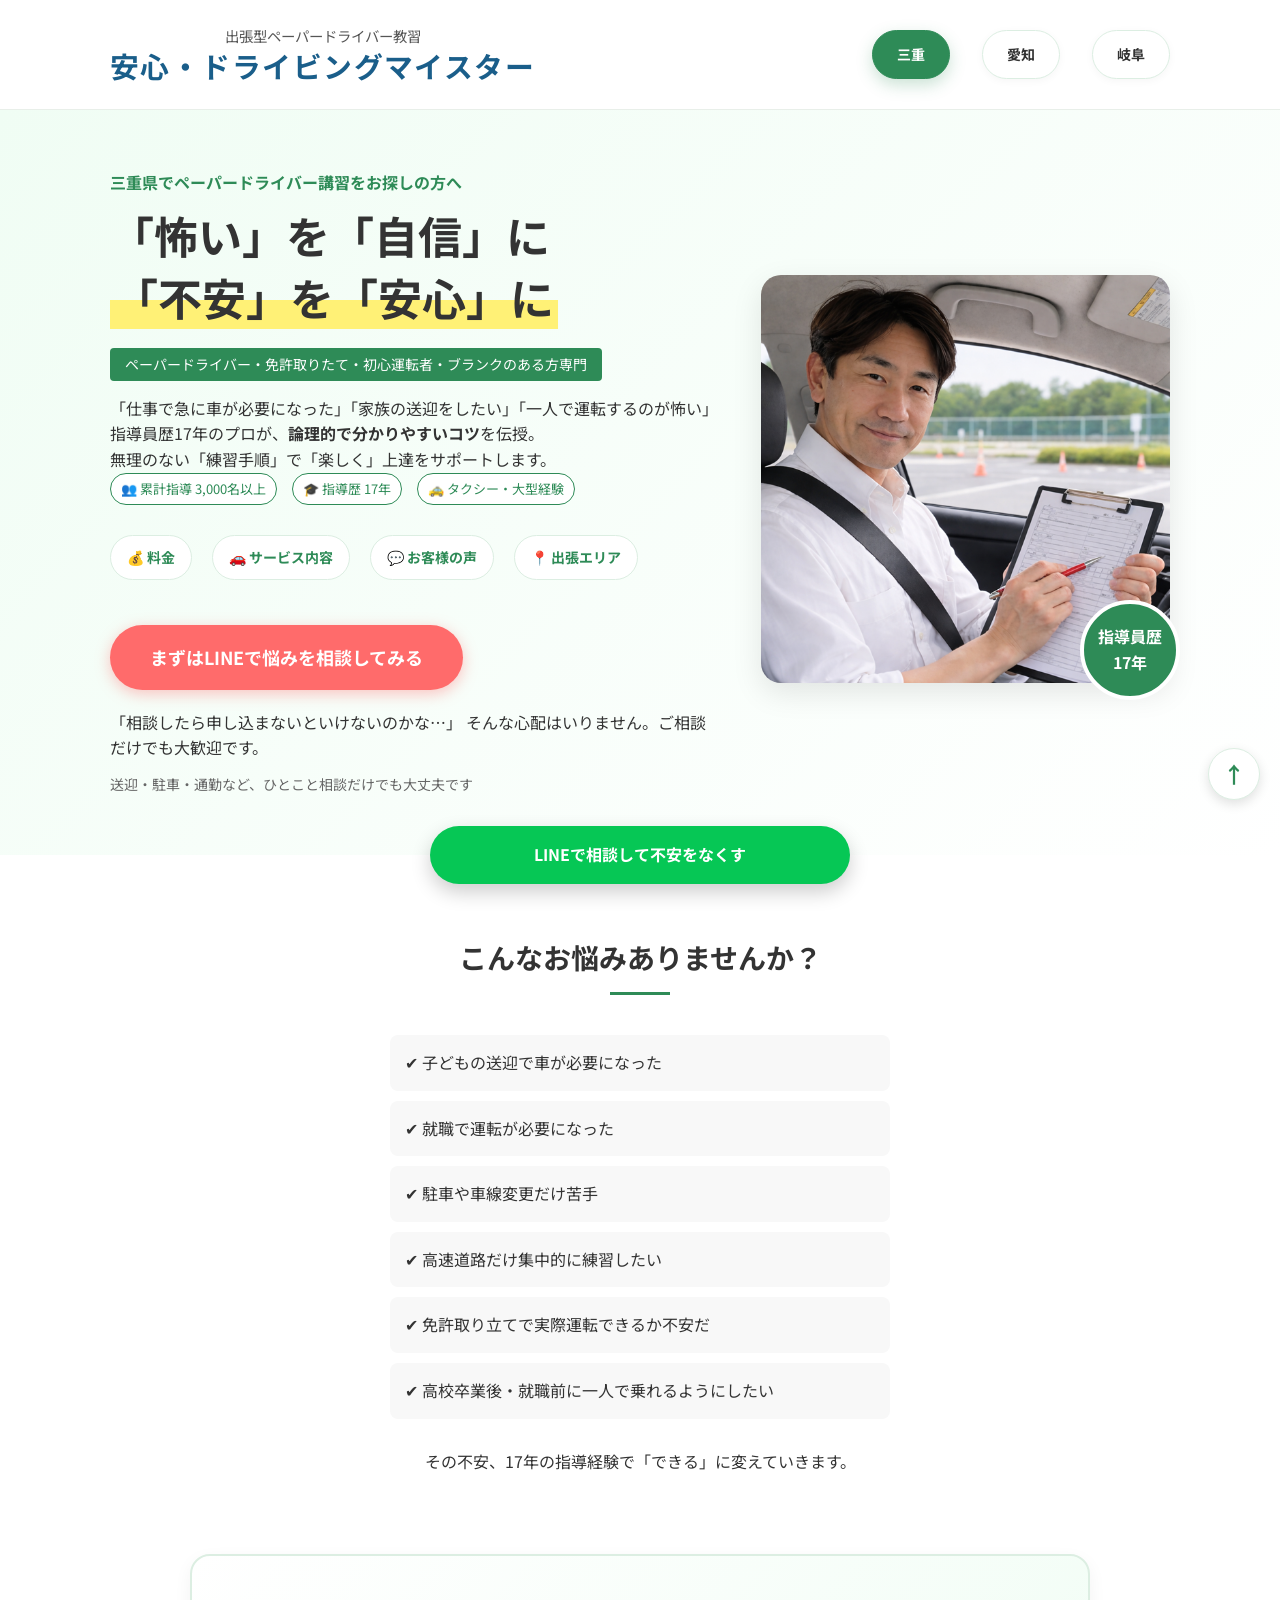
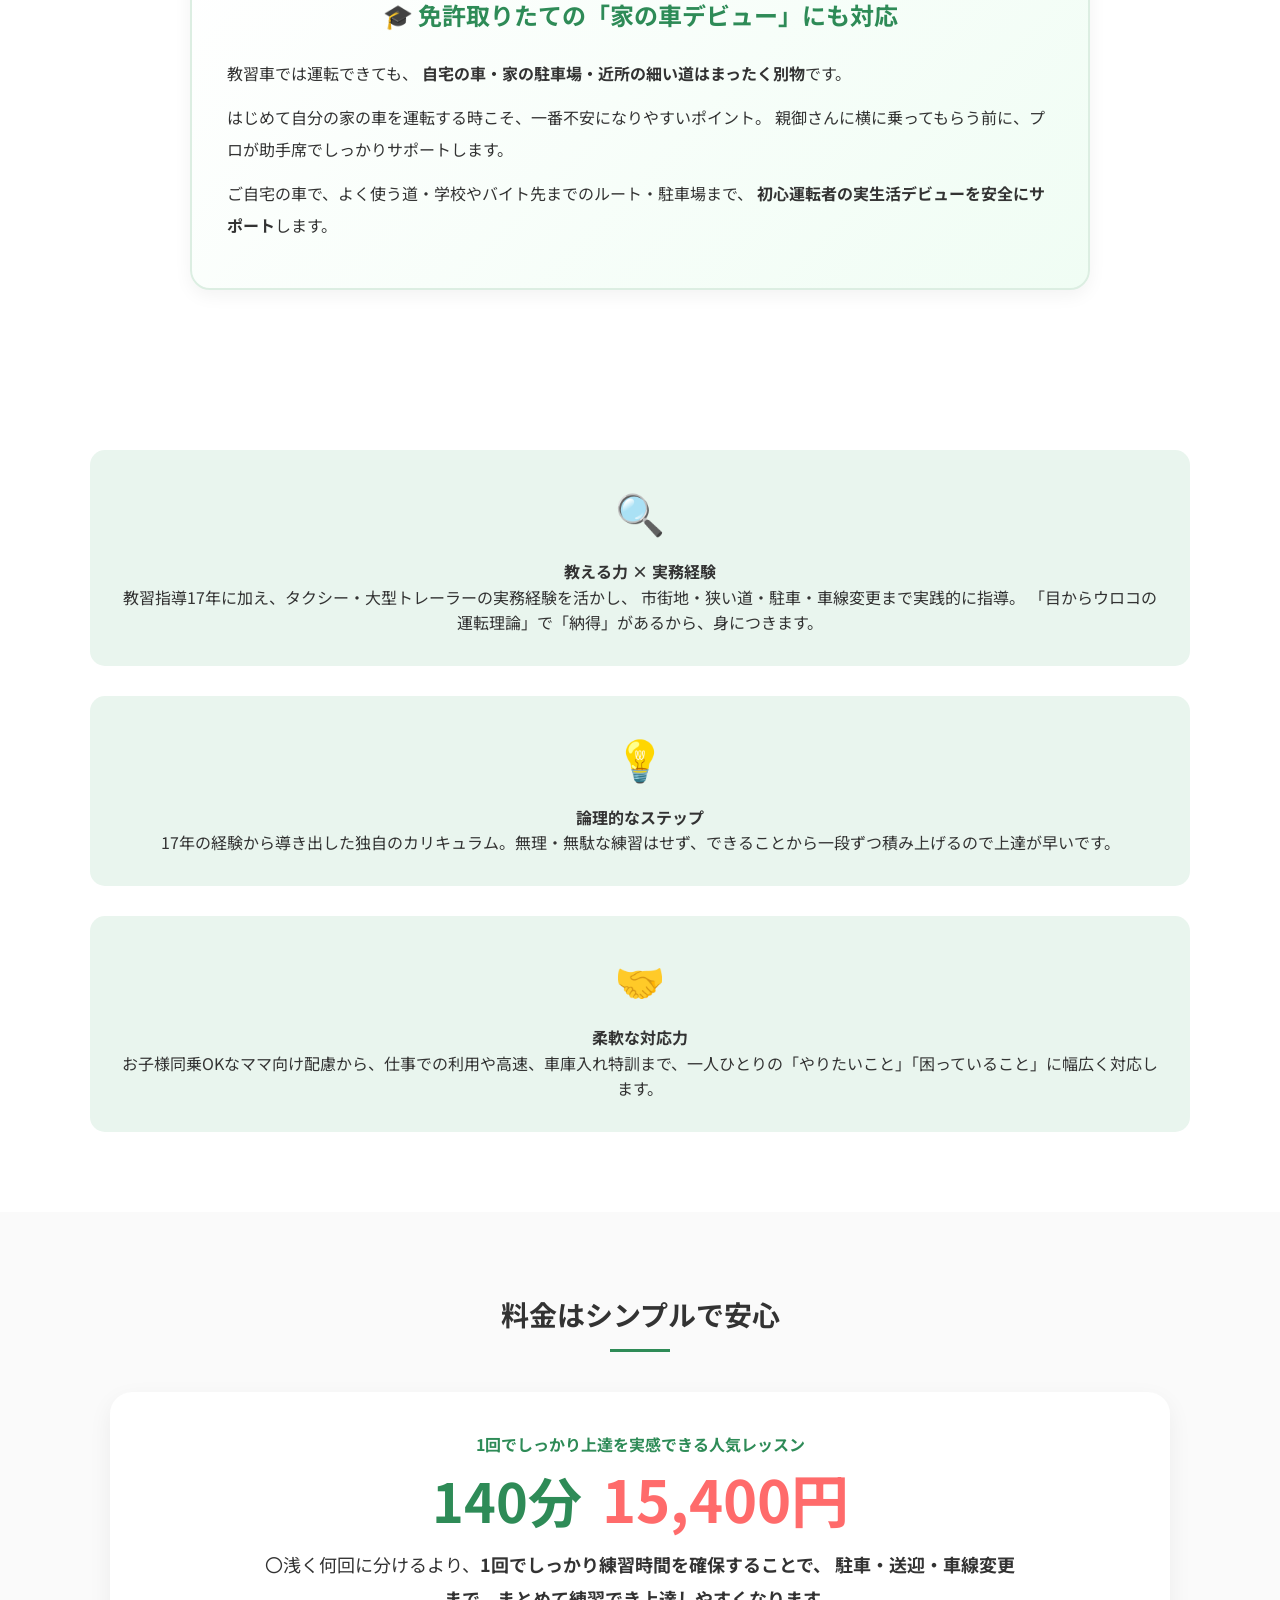
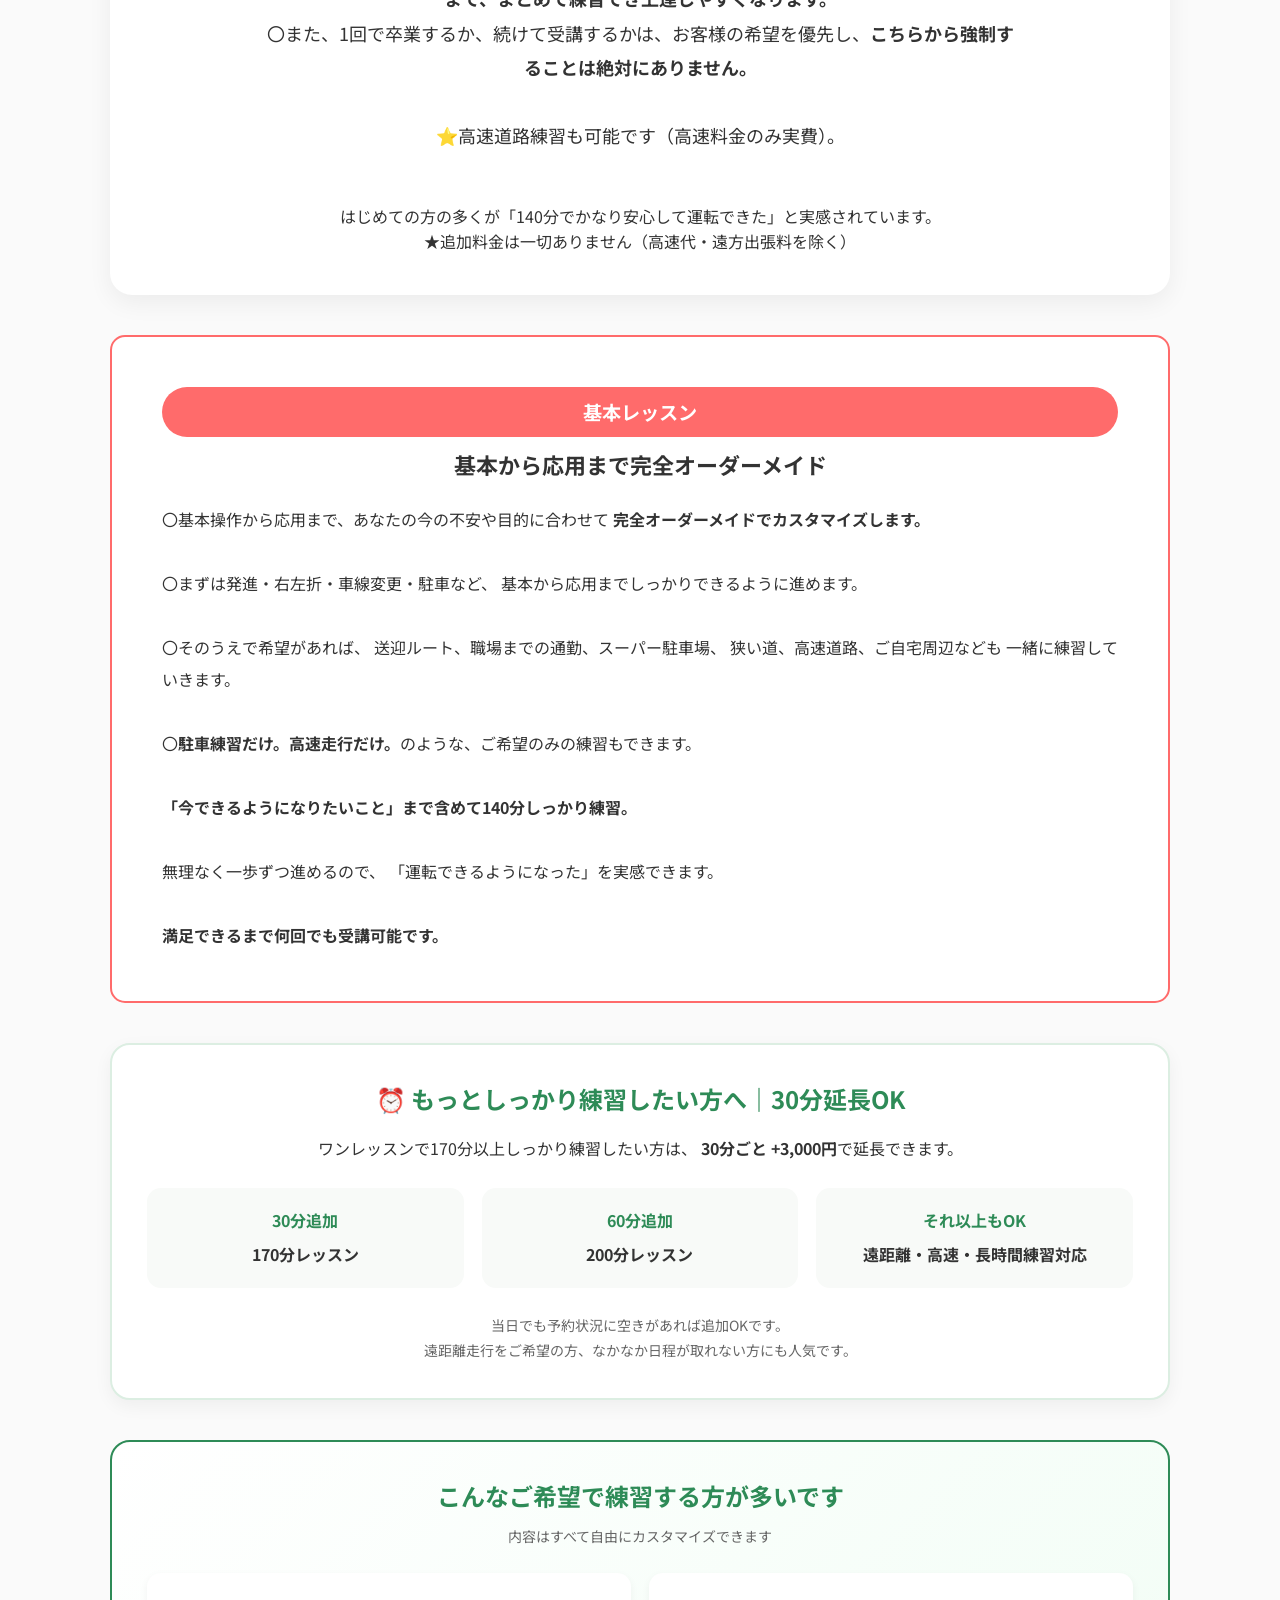
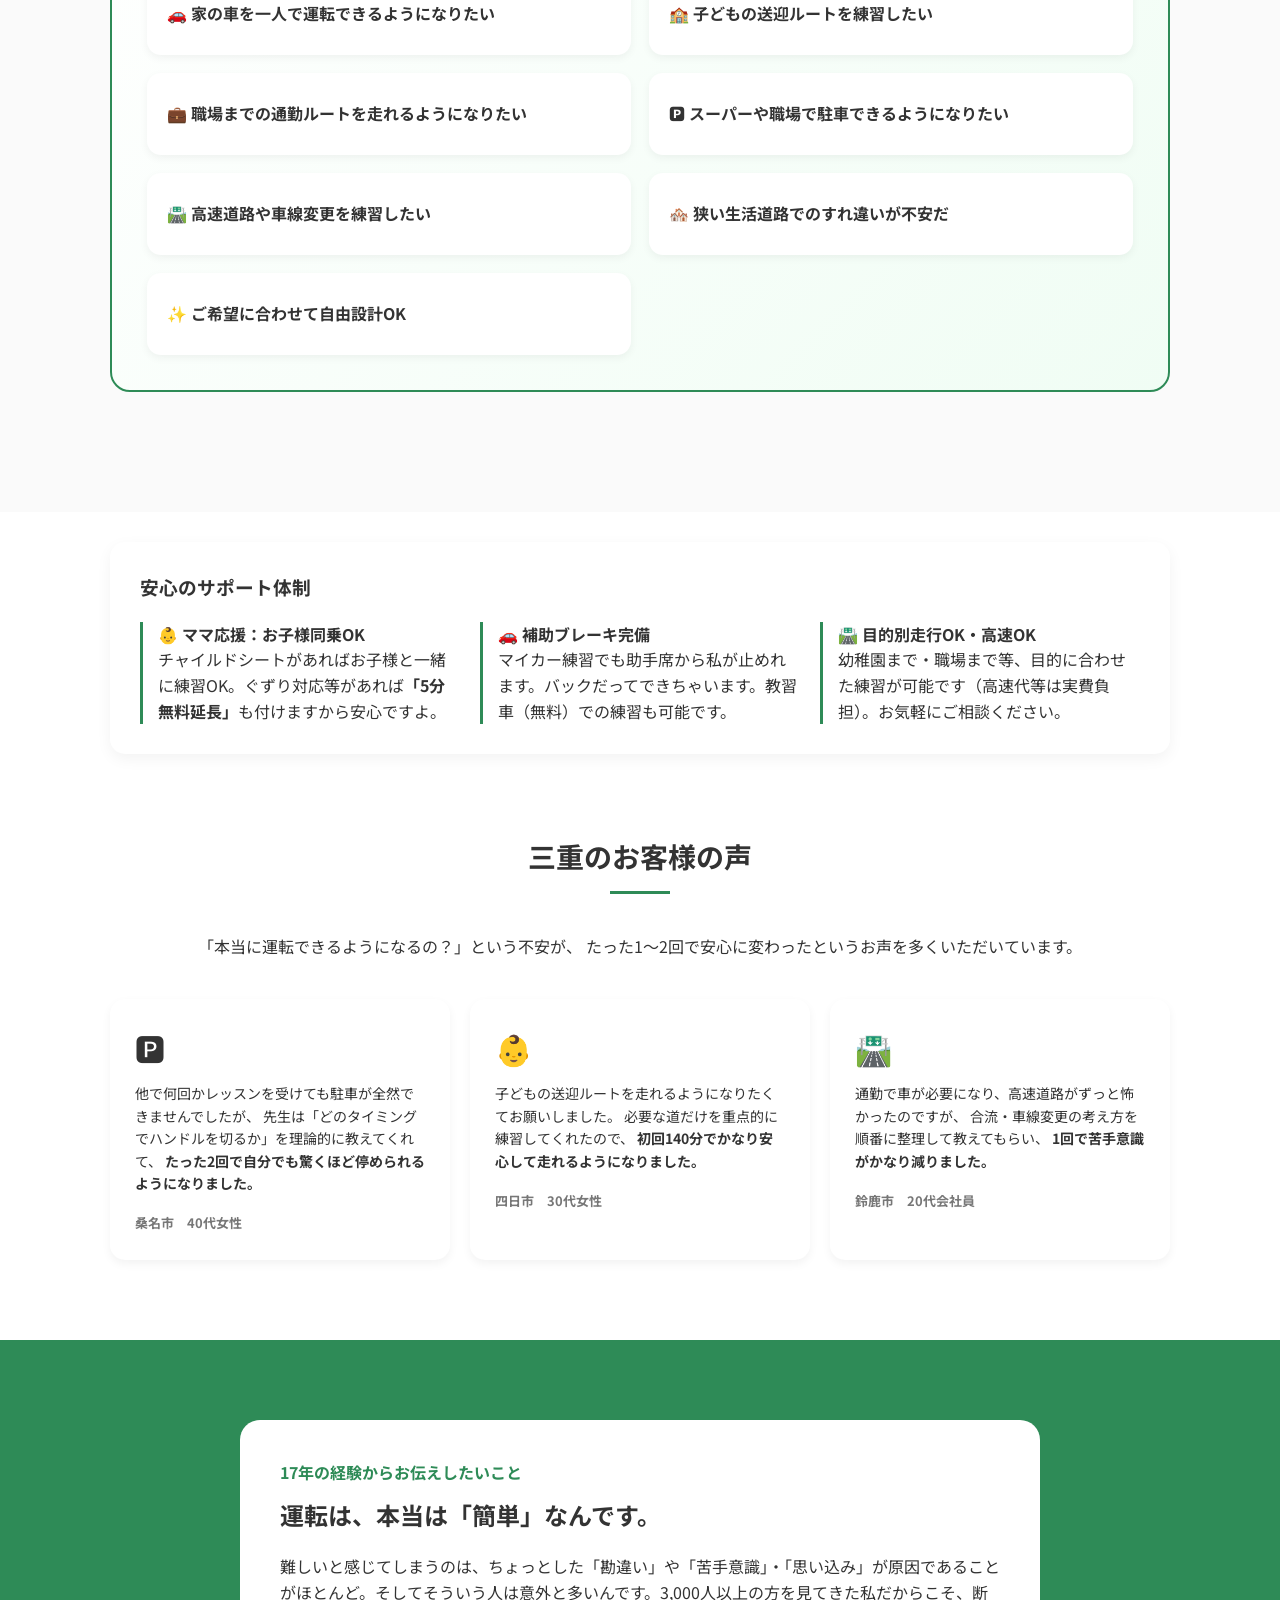
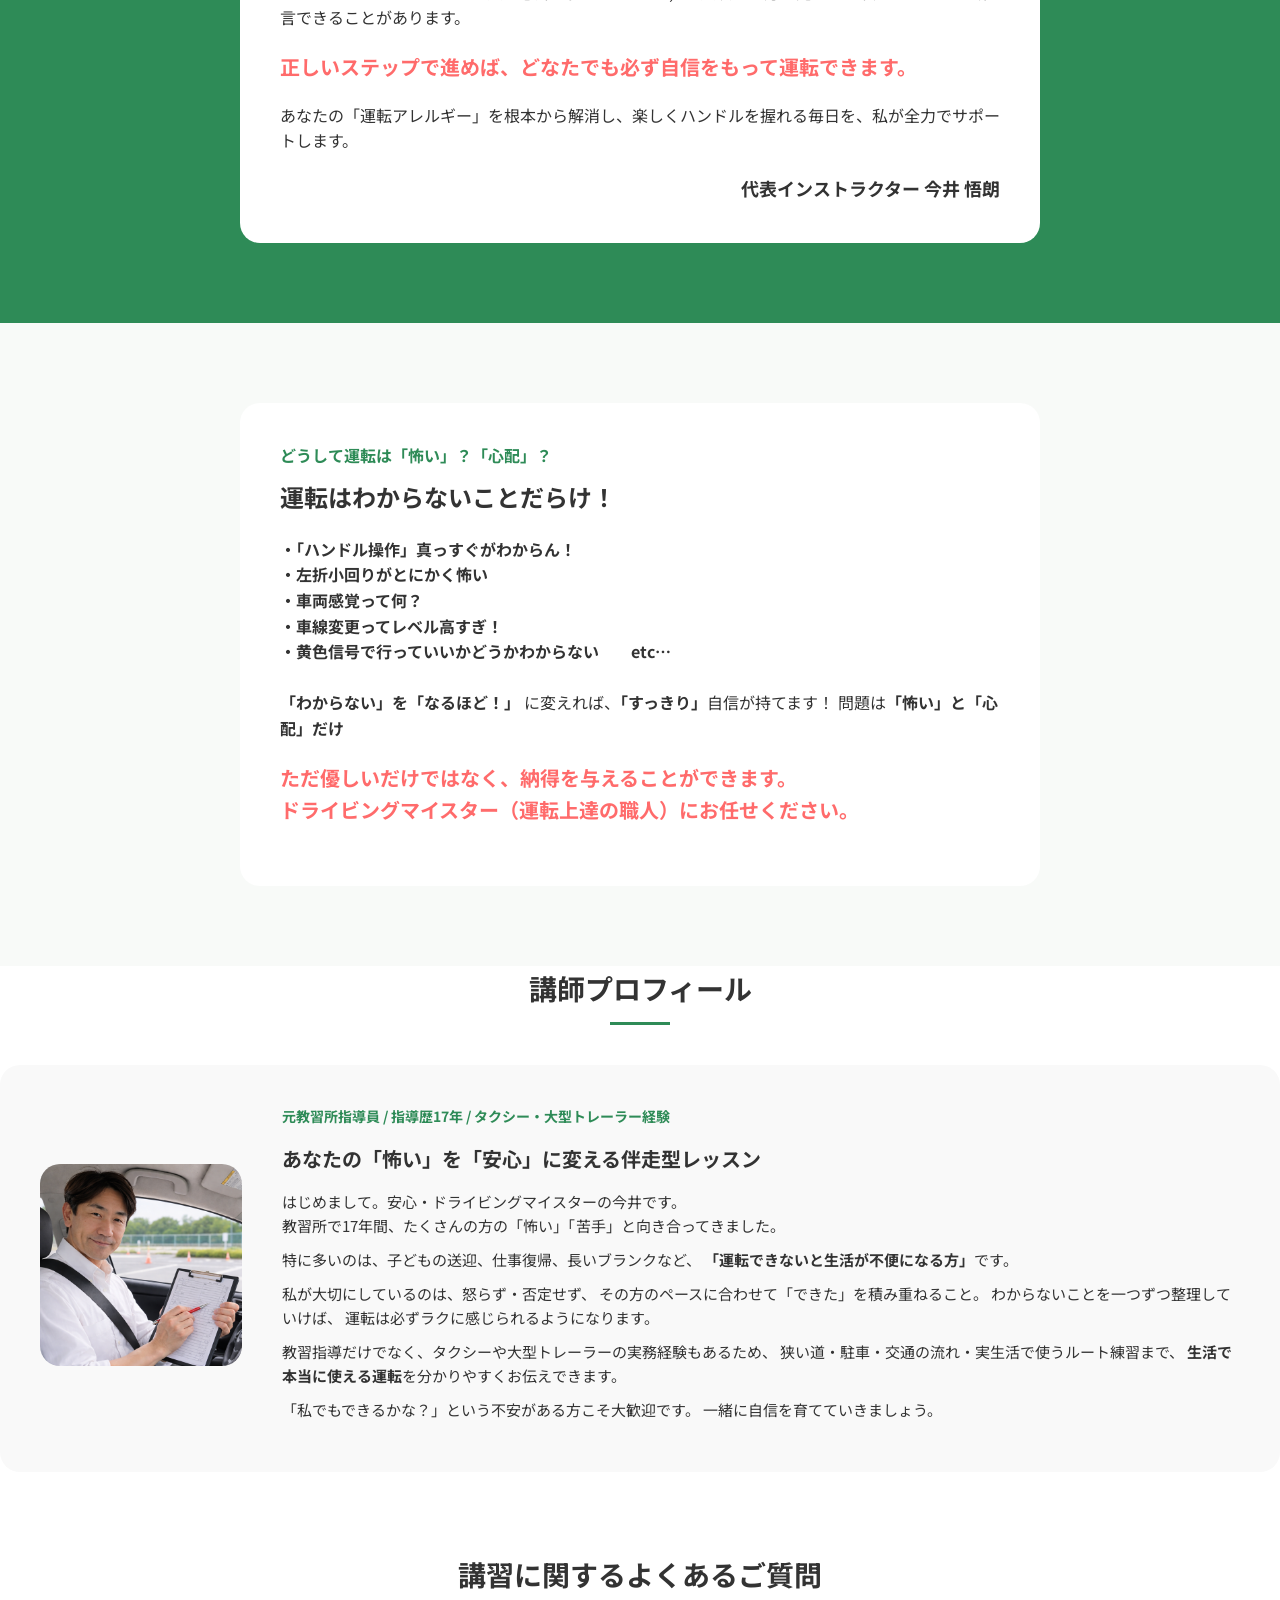
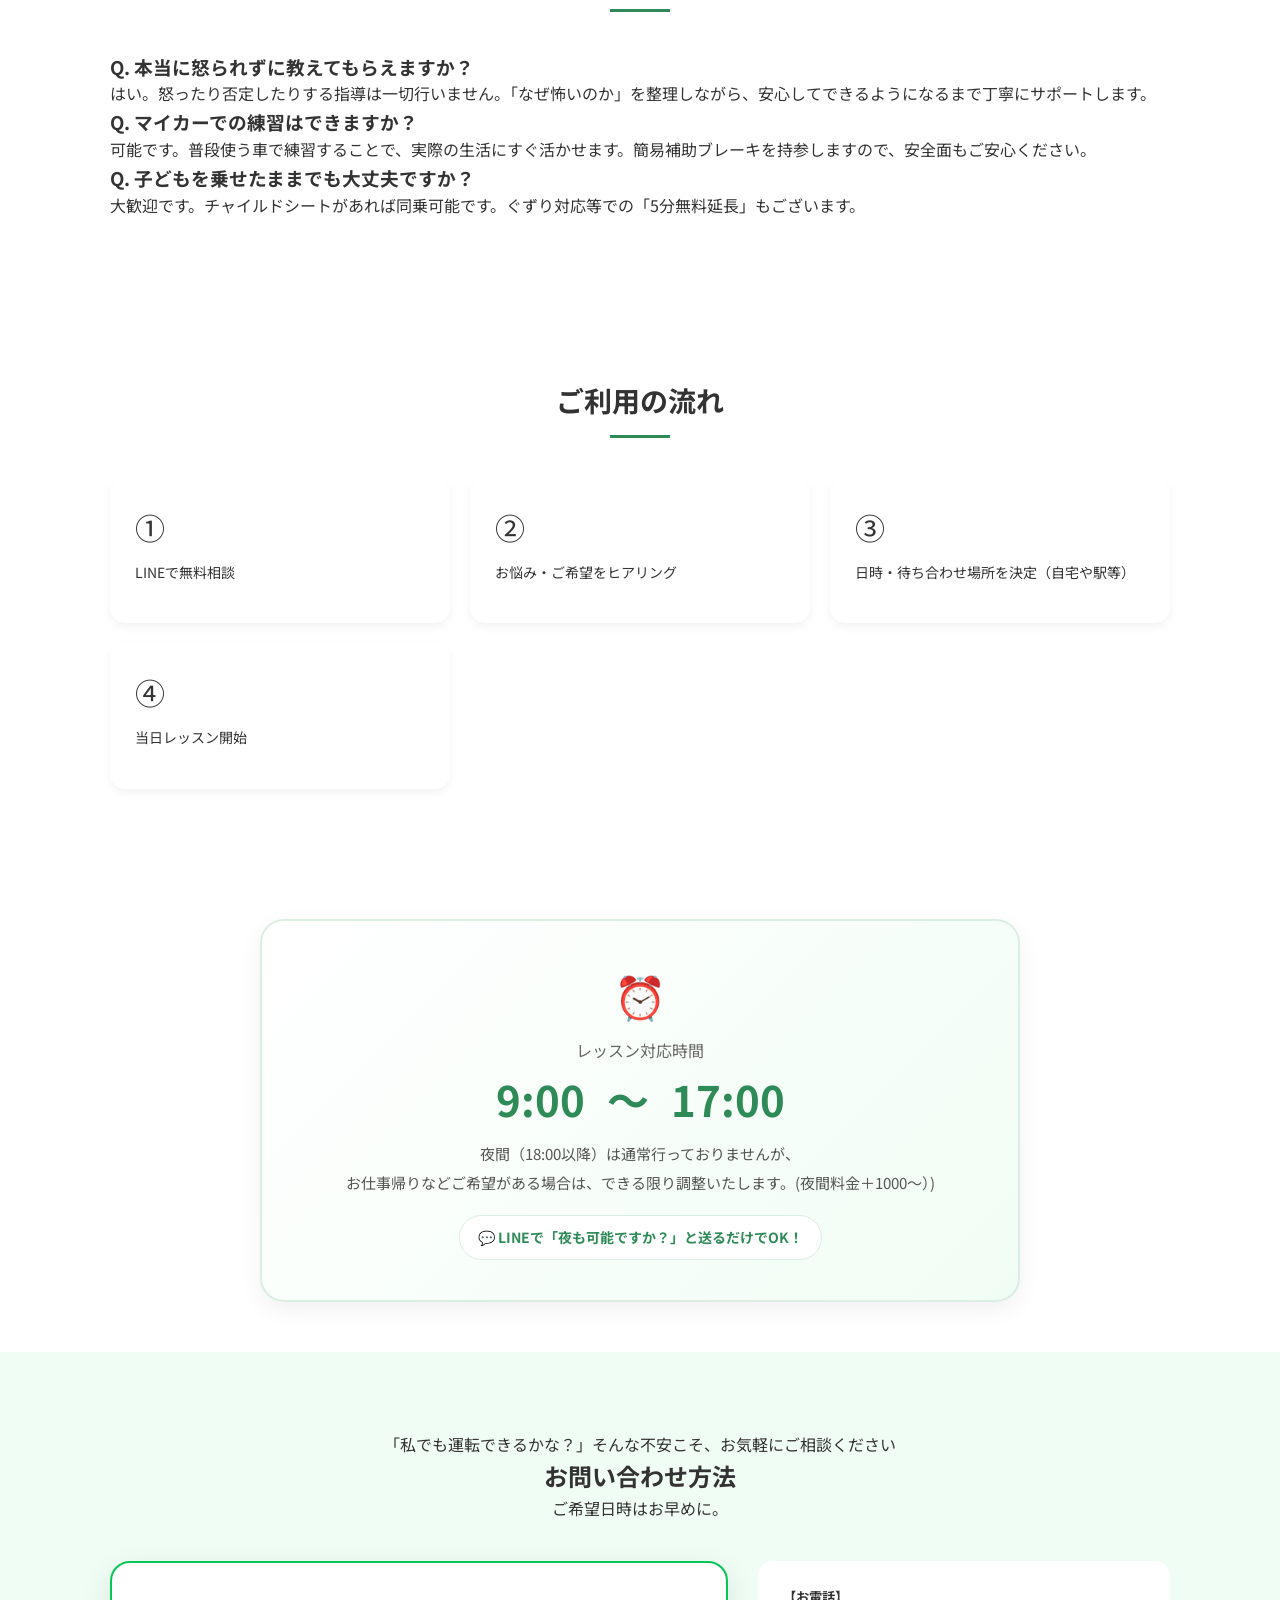
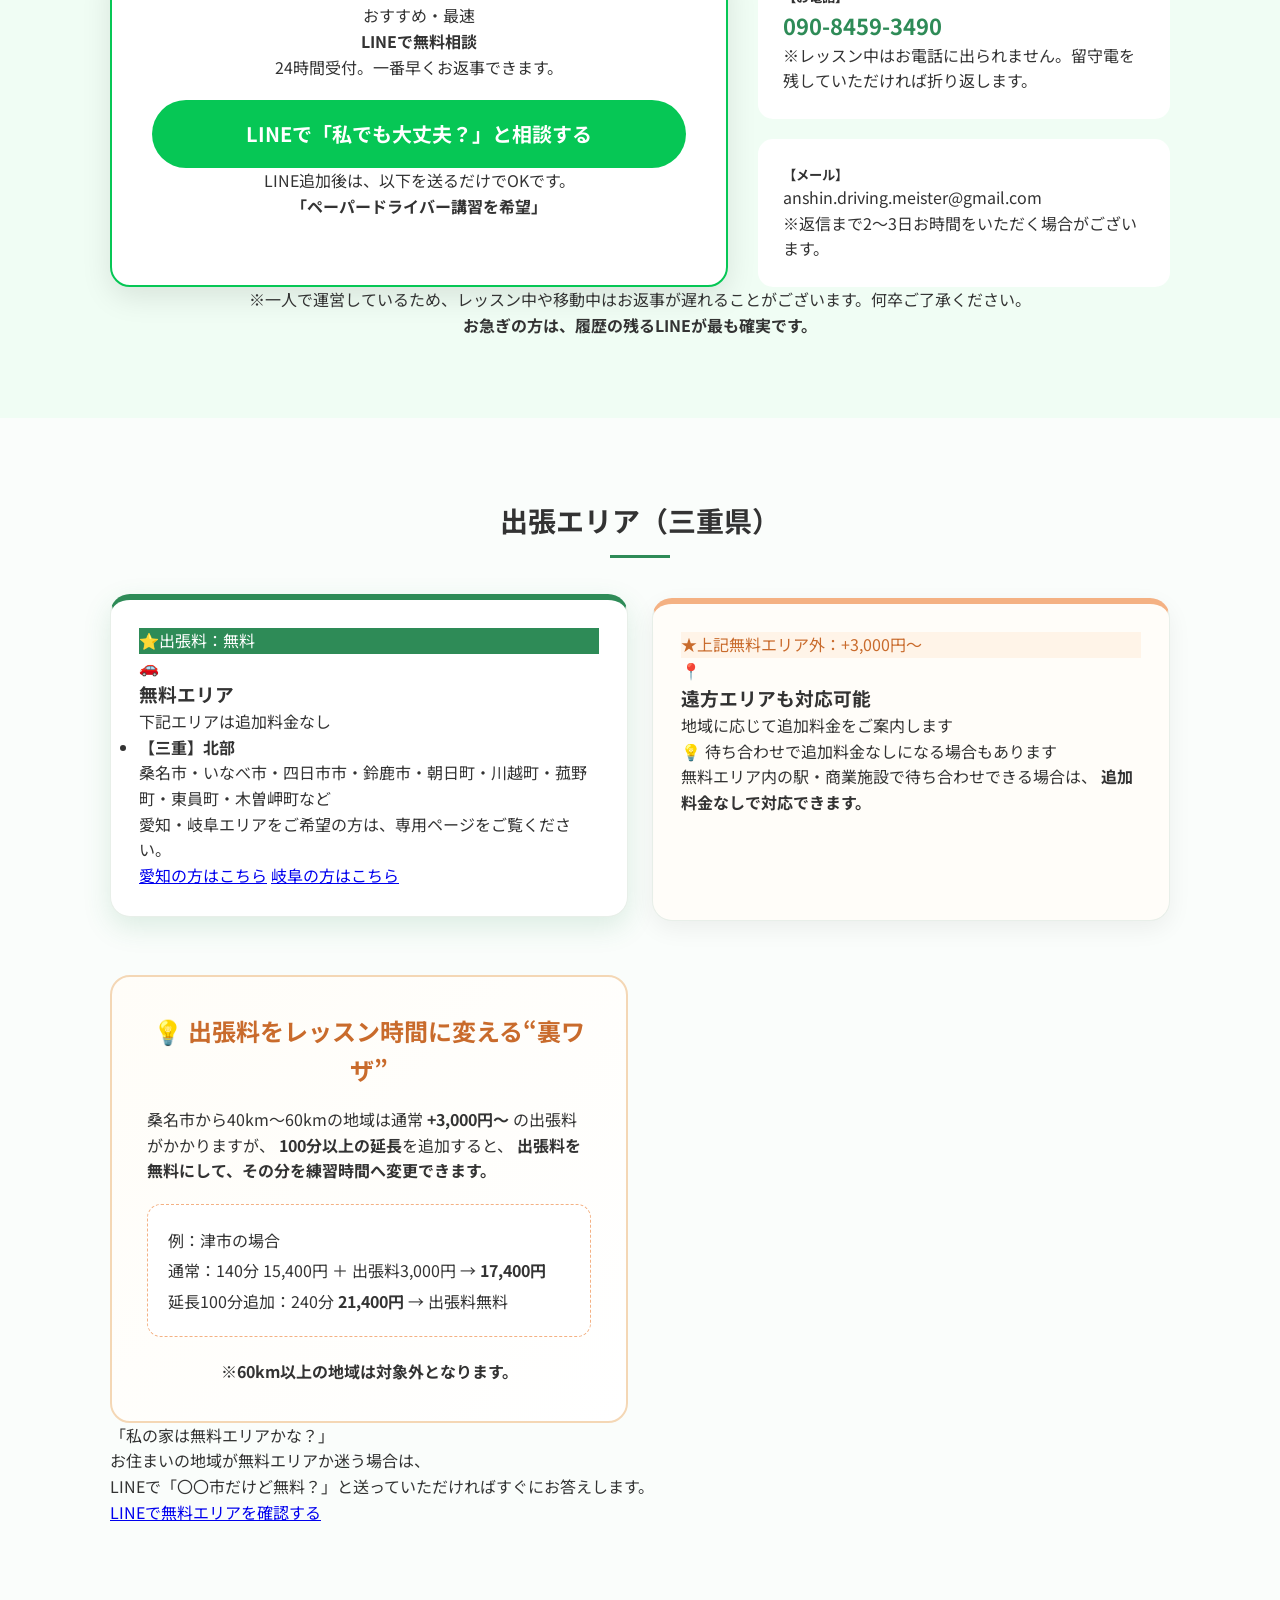
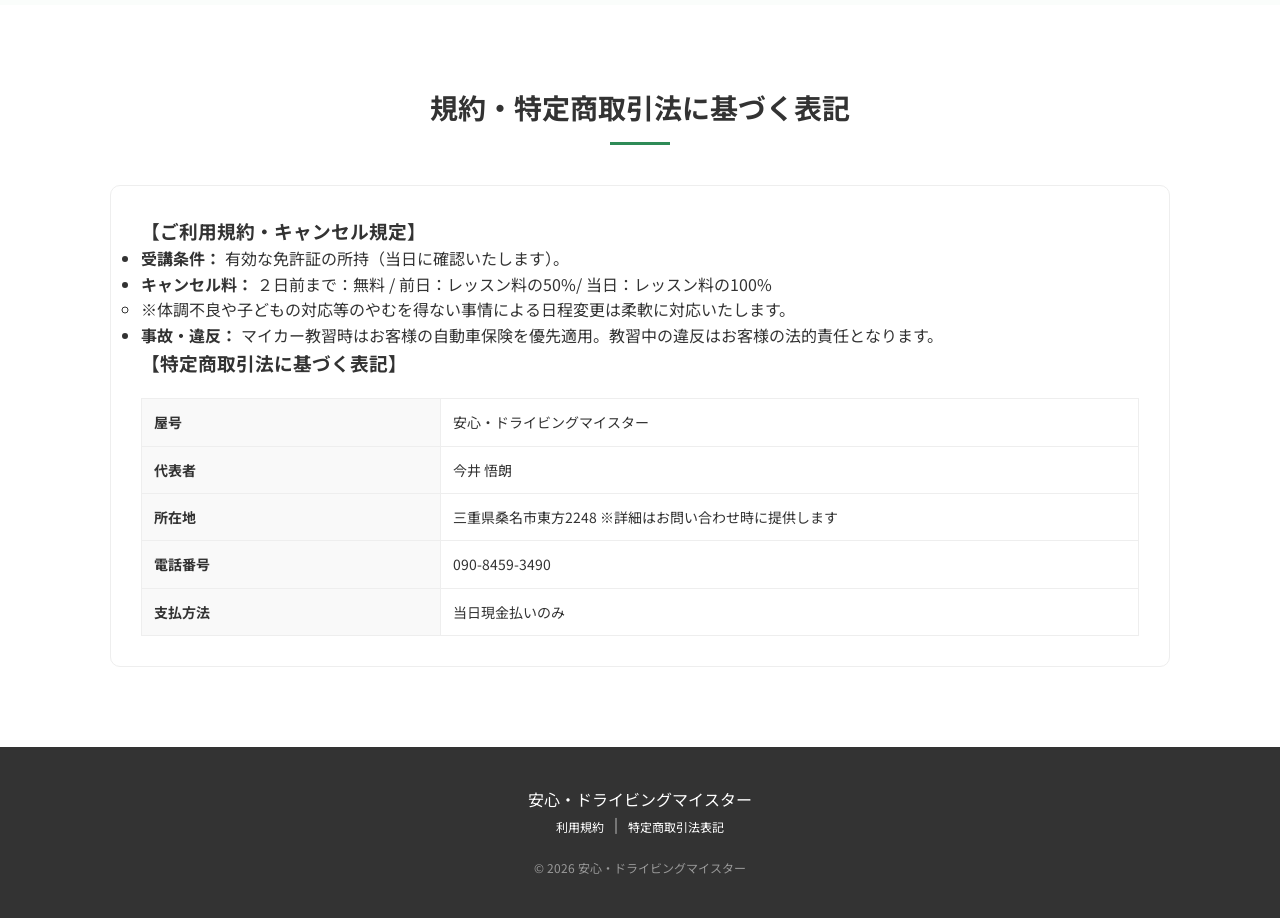
==== index.html @ 40b51978 "Add files via upload" ====
<!DOCTYPE html>
<html lang="ja">

<head>
    <meta charset="UTF-8">
    <meta name="viewport" content="width=device-width, initial-scale=1.0">
    <title>三重県のペーパードライバー講習｜四日市・桑名・鈴鹿対応｜安心ドライビングマイスター</title>

    <meta name="description" content="三重県（桑名・四日市・鈴鹿など）で出張ペーパードライバー講習。指導歴17年・3,000人以上。駐車・車線変更・送迎・通勤など苦手克服をサポート。">

    <meta property="og:title" content="三重県のペーパードライバー講習｜安心ドライビングマイスター">
    <meta property="og:description" content="三重県で出張ペーパードライバー講習。元教習所指導員17年。駐車・車線変更・送迎など苦手克服をサポート。">
    <meta property="og:image" content="https://paperdri.github.io/anshin-driving/img/ogp.jpg">
    <meta property="og:type" content="website">
    <meta name="google-site-verification" content="TGLKiVPbsa-axD_fPy3SpEioZP9sHDFIO67RhA-PBl0" />
    <meta property="og:url" content="https://paperdri.github.io/anshin-driving/">
    <link rel="canonical" href="https://paperdri.github.io/anshin-driving/">
    <link rel="stylesheet" href="style.css">
    <link rel="preconnect" href="https://fonts.googleapis.com">
    <link rel="preconnect" href="https://fonts.gstatic.com" crossorigin>
    <link href="https://fonts.googleapis.com/css2?family=Noto+Sans+JP:wght@400;700&display=swap" rel="stylesheet">
    <script type="application/ld+json">
    {
      "@context": "https://schema.org/",
      "@type": "Service",
      "serviceType": "ペーパードライバー講習",
      "provider": {
        "@type": "LocalBusiness",
        "name": "安心・ドライビングマイスター",
        "address": {
          "@type": "PostalAddress",
          "addressLocality": "桑名市",
          "addressRegion": "三重県"
        }
      },
      "areaServed": {
  "@type": "State",
  "name": "三重県"
},

      "offers": {
        "@type": "Offer",
        "price": "15400",
        "priceCurrency": "JPY"
      }
    }
    </script>
</head>

<body>

    <header>
        <div class="container">
            <div class="header-layout">
                <div class="logo-area center">
                    <span class="logo-sub">出張型ペーパードライバー教習</span>
                    <div class="logo-main">
                        安心・ドライビングマイスター
                    </div>
                </div>

                <nav class="main-nav area-only-nav">
                    <a href="index.html" class="area-tab active" title="三重県でペーパードライバー講習を受ける">三重</a>
                    <a href="aichi.html" class="area-tab" title="愛知県でペーパードライバー講習を受ける">愛知</a>
                    <a href="gifu.html" class="area-tab" title="岐阜県でペーパードライバー講習を受ける">岐阜</a>
                </nav>
            </div>
        </div>
    </header>

    <section class="hero-new">
        <div class="container hero-container">
            <div class="hero-content">
                <p class="hero-sub-area">三重県でペーパードライバー講習をお探しの方へ</p>
                <h1 class="hero-main-title">
                    <span class="keep-all">「怖い」を「自信」に</span>
                    <span class="keep-all"><span class="highlight">「不安」を「安心」に</span></span>
                </h1>

                <div class="hero-description-wrap">
                    <p class="hero-target">
                        ペーパードライバー・免許取りたて・初心運転者・ブランクのある方専門
                    </p>
                    <p class="hero-text-main">
                        「仕事で急に車が必要になった」「家族の送迎をしたい」「一人で運転するのが怖い」<br class="pc-only">
                        指導員歴17年のプロが、<strong>論理的で分かりやすいコツ</strong>を伝授。<br class="pc-only">
                        無理のない「練習手順」で「楽しく」上達をサポートします。
                    </p>
                </div>

                <div class="trust-numbers">
                    <span>👥 累計指導 3,000名以上</span>
                    <span>🎓 指導歴 17年</span>
                    <span>🚕 タクシー・大型経験</span>
                </div>

                <div class="hero-btns">
                    <div class="hero-quick-nav">
                        <a href="#price">💰 料金</a>
                        <a href="#features">🚗 サービス内容</a>
                        <a href="#voice">💬 お客様の声</a>
                        <a href="#area">📍 出張エリア</a>

                    </div>
                    <a href="https://lin.ee/PbCxjHP" class="btn hero-btn-main">
                        まずはLINEで悩みを相談してみる
                    </a>
                    <p style="margin-top:20px;">
                        「相談したら申し込まないといけないのかな…」
                        そんな心配はいりません。ご相談だけでも大歓迎です。
                    </p>
                    <p class="line-easy-note">
                        送迎・駐車・通勤など、ひとこと相談だけでも大丈夫です
                    </p>
                </div>
            </div>
            <div class="hero-image-area">
                <div class="hero-photo-wrap">
                    <img src="img/koushi.png" alt="ペーパードライバー講習講師の今井悟朗。三重・愛知・岐阜で17年の指導実績" class="hero-img-free">
                    <div class="instructor-badge">
                        <span class="badge-title">指導員歴</span>
                        <span class="badge-year">17年</span>
                    </div>
                </div>
            </div>
        </div>
    </section>

    <section class="section worry-section">
        <div class="container center">
            <h2 class="section-title">こんなお悩みありませんか？</h2>
            <div class="area-list">
                <div class="area-group">✔ 子どもの送迎で車が必要になった</div>
                <div class="area-group">✔ 就職で運転が必要になった</div>
                <div class="area-group">✔ 駐車や車線変更だけ苦手</div>
                <div class="area-group">✔ 高速道路だけ集中的に練習したい</div>
                <div class="area-group">✔ 免許取り立てで実際運転できるか不安だ</div>
                <div class="area-group">✔ 高校卒業後・就職前に一人で乗れるようにしたい</div>
            </div>
            <p class="voice-bottom-message">その不安、17年の指導経験で「できる」に変えていきます。</p>
        </div>
    </section>
    <section class="section beginner-section">
        <div class="container">
            <div class="beginner-box">
                <h3>🎓 免許取りたての「家の車デビュー」にも対応</h3>
                <p>
                    教習車では運転できても、
                    <strong>自宅の車・家の駐車場・近所の細い道はまったく別物</strong>です。
                </p>
                <p>
                    はじめて自分の家の車を運転する時こそ、一番不安になりやすいポイント。
                    親御さんに横に乗ってもらう前に、プロが助手席でしっかりサポートします。
                </p>
                <p>
                    ご自宅の車で、よく使う道・学校やバイト先までのルート・駐車場まで、
                    <strong>初心運転者の実生活デビューを安全にサポート</strong>します。
                </p>
            </div>
        </div>
    </section>
    <section class="section container" id="features">
        <div class="feature-row">
            <div class="feature-item">
                <span class="feature-icon">🔍</span>
                <h4>教える力 × 実務経験</h4>
                <p>
                    教習指導17年に加え、タクシー・大型トレーラーの実務経験を活かし、
                    市街地・狭い道・駐車・車線変更まで実践的に指導。
                    「目からウロコの運転理論」で「納得」があるから、身につきます。
                </p>
            </div>
            <div class="feature-item">
                <span class="feature-icon">💡</span>
                <h4>論理的なステップ</h4>
                <p>17年の経験から導き出した独自のカリキュラム。無理・無駄な練習はせず、できることから一段ずつ積み上げるので上達が早いです。</p>
            </div>
            <div class="feature-item">
                <span class="feature-icon">🤝</span>
                <h4>柔軟な対応力</h4>
                <p>お子様同乗OKなママ向け配慮から、仕事での利用や高速、車庫入れ特訓まで、一人ひとりの「やりたいこと」「困っていること」に幅広く対応します。</p>
            </div>
        </div>
    </section>

    <section class="section price-bg center" id="price">
        <div class="container">
            <h2 class="section-title">料金はシンプルで安心</h2>

            <div class="price-first-view">
                <p class="price-mini">1回でしっかり上達を実感できる人気レッスン</p>

                <div class="price-main-visual">
                    <span class="price-time-strong">140分</span>
                    <span class="price-price-strong">15,400円</span>
                </div>

                <p class="price-value-copy">
                    〇浅く何回に分けるより、<strong>1回でしっかり練習時間を確保することで、
                        駐車・送迎・車線変更まで、まとめて練習でき上達しやすくなります。</strong><br>
                    〇また、1回で卒業するか、続けて受講するかは、お客様の希望を優先し、<strong>こちらから強制することは絶対にありません。</strong><br><br>
                    ⭐高速道路練習も可能です（高速料金のみ実費）。
                </p><br><br>
                <p class="price-reassure">
                    はじめての方の多くが「140分でかなり安心して運転できた」と実感されています。
                </p>
                <p class="price-reassure">
                    ★追加料金は一切ありません（高速代・遠方出張料を除く）
                </p>
            </div>

            <div class="single-price">
                <div class="price-card recommended">
                    <span class="price-tag tag-pink">基本レッスン</span>
                    <div class="price-name">基本から応用まで完全オーダーメイド</div>

                    <p class="price-detail">
                        〇基本操作から応用まで、あなたの今の不安や目的に合わせて
                        <strong>完全オーダーメイドでカスタマイズします。</strong><br><br>

                        〇まずは発進・右左折・車線変更・駐車など、
                        基本から応用までしっかりできるように進めます。<br><br>

                        〇そのうえで希望があれば、
                        送迎ルート、職場までの通勤、スーパー駐車場、
                        狭い道、高速道路、ご自宅周辺なども
                        一緒に練習していきます。<br><br>

                        〇<strong>駐車練習だけ。高速走行だけ。</strong>のような、ご希望のみの練習もできます。<br><br>

                        <strong>「今できるようになりたいこと」まで含めて140分しっかり練習。</strong><br><br>

                        無理なく一歩ずつ進めるので、
                        「運転できるようになった」を実感できます。<br><br>

                        <strong>満足できるまで何回でも受講可能です。</strong>
                    </p>
                </div>
            </div>
            <div class="extension-box">
                <h3 class="extension-title">⏰ もっとしっかり練習したい方へ｜30分延長OK</h3>
                <p class="extension-lead">
                    ワンレッスンで170分以上しっかり練習したい方は、
                    <strong>30分ごと +3,000円</strong>で延長できます。
                </p>

                <div class="extension-grid">
                    <div class="extension-item">
                        <h4>30分追加</h4>
                        <p><strong>170分レッスン</strong></p>
                    </div>
                    <div class="extension-item">
                        <h4>60分追加</h4>
                        <p><strong>200分レッスン</strong></p>
                    </div>
                    <div class="extension-item">
                        <h4>それ以上もOK</h4>
                        <p><strong>遠距離・高速・長時間練習対応</strong></p>
                    </div>
                </div>

                <p class="extension-note">
                    当日でも予約状況に空きがあれば追加OKです。<br>
                    遠距離走行をご希望の方、なかなか日程が取れない方にも人気です。
                </p>
            </div>


            <div class="lesson-example-box">
                <h3 class="lesson-example-title">こんなご希望で練習する方が多いです</h3>
                <p class="lesson-example-sub">内容はすべて自由にカスタマイズできます</p>

                <div class="lesson-example-grid">
                    <div class="lesson-example-item">🚗 家の車を一人で運転できるようになりたい</div>
                    <div class="lesson-example-item">🏫 子どもの送迎ルートを練習したい</div>
                    <div class="lesson-example-item">💼 職場までの通勤ルートを走れるようになりたい</div>
                    <div class="lesson-example-item">🅿️ スーパーや職場で駐車できるようになりたい</div>
                    <div class="lesson-example-item">🛣️ 高速道路や車線変更を練習したい</div>
                    <div class="lesson-example-item">🏘️ 狭い生活道路でのすれ違いが不安だ</div>
                    <div class="lesson-example-item">✨ ご希望に合わせて自由設計OK</div>
                </div>
            </div>
        </div>
    </section>

    <div class="container">
        <div class="info-box">
            <h3 class="info-title">安心のサポート体制</h3>
            <div class="info-grid">
                <div class="info-item mama-benefit">
                    <h4>👶 ママ応援：お子様同乗OK</h4>
                    <p>チャイルドシートがあればお子様と一緒に練習OK。ぐずり対応等があれば<strong>「5分無料延長」</strong>も付けますから安心ですよ。</p>
                </div>
                <div class="info-item">
                    <h4>🚗 補助ブレーキ完備</h4>
                    <p>マイカー練習でも助手席から私が止めれます。バックだってできちゃいます。教習車（無料）での練習も可能です。</p>
                </div>
                <div class="info-item">
                    <h4>🛣️ 目的別走行OK・高速OK</h4>
                    <p>幼稚園まで・職場まで等、目的に合わせた練習が可能です（高速代等は実費負担）。お気軽にご相談ください。</p>
                </div>
            </div>
        </div>
    </div>

    <section class="section voice-section" id="voice">
        <div class="container">
            <h2 class="section-title center">三重のお客様の声</h2>
            <p class="voice-lead center">
                「本当に運転できるようになるの？」という不安が、
                たった1〜2回で安心に変わったというお声を多くいただいています。
            </p>

            <div class="voice-grid">
                <div class="voice-card">
                    <div class="voice-icon">🅿️</div>
                    <p class="voice-text">
                        他で何回かレッスンを受けても駐車が全然できませんでしたが、
                        先生は「どのタイミングでハンドルを切るか」を理論的に教えてくれて、
                        <strong>たった2回で自分でも驚くほど停められるようになりました。</strong>
                    </p>
                    <span class="voice-user">桑名市　40代女性</span>
                </div>

                <div class="voice-card">
                    <div class="voice-icon">👶</div>
                    <p class="voice-text">
                        子どもの送迎ルートを走れるようになりたくてお願いしました。
                        必要な道だけを重点的に練習してくれたので、
                        <strong>初回140分でかなり安心して走れるようになりました。</strong>
                    </p>
                    <span class="voice-user">四日市　30代女性</span>
                </div>

                <div class="voice-card">
                    <div class="voice-icon">🛣️</div>
                    <p class="voice-text">
                        通勤で車が必要になり、高速道路がずっと怖かったのですが、
                        合流・車線変更の考え方を順番に整理して教えてもらい、
                        <strong>1回で苦手意識がかなり減りました。</strong>
                    </p>
                    <span class="voice-user">鈴鹿市　20代会社員</span>
                </div>
            </div>
        </div>
    </section>

    <section class="message-section">
        <div class="container">
            <div class="message-card">
                <span class="message-tag">17年の経験からお伝えしたいこと</span>
                <h2 class="message-title">運転は、本当は「簡単」なんです。</h2>

                <div class="message-content">
                    <p>難しいと感じてしまうのは、ちょっとした「勘違い」や「苦手意識」・「思い込み」が原因であることがほとんど。そしてそういう人は意外と多いんです。3,000人以上の方を見てきた私だからこそ、断言できることがあります。
                    </p>
                    <p class="highlight-text">正しいステップで進めば、どなたでも<strong>必ず自信をもって運転できます。</strong></p>
                    <p>あなたの「運転アレルギー」を根本から解消し、楽しくハンドルを握れる毎日を、私が全力でサポートします。</p>
                </div>

                <div class="message-signature">
                    代表インストラクター 今井 悟朗
                </div>
            </div>
        </div>
    </section>

    <section class="message-section meister-message-section">
        <div class="container">
            <div class="message-card">
                <span class="message-tag">どうして運転は「怖い」？「心配」？</span>
                <h2 class="message-title">運転はわからないことだらけ！</h2>

                <div class="message-content">
                    <p>
                        <strong>・「ハンドル操作」真っすぐがわからん！</strong>
                    </p>
                    <p>
                        <strong>・左折小回りがとにかく怖い</strong>
                    </p>
                    <p>
                        <strong>・車両感覚って何？</strong>
                    </p>
                    <p>
                        <strong>・車線変更ってレベル高すぎ！</strong>
                    </p>
                    <p>
                        <strong>・黄色信号で行っていいかどうかわからない　　etc…</strong><br><br>
                    </p>

                    <p>
                        <strong>「わからない」を「なるほど！」</strong>
                        に変えれば、<strong>「すっきり」</strong>自信が持てます！
                        問題は<strong>「怖い」と「心配」だけ</strong>
                    </p>

                    <p class="highlight-text">
                        ただ優しいだけではなく、納得を与えることができます。<br>
                        ドライビングマイスター（運転上達の職人）にお任せください。
                    </p>
                </div>
            </div>
        </div>
    </section>
    <h2 class="section-title center">講師プロフィール</h2>
    <div class="profile-box">
        <div class="profile-image">
            <img src="img/koushi.png" alt="元教習所指導員・今井悟朗のプロフィール。タクシー・大型トレーラー経験を活かした実践的な運転指導"
                class="profile-img-standard">
        </div>

        <div class="profile-content">
            <p class="profile-sub">
                元教習所指導員 / 指導歴17年 / タクシー・大型トレーラー経験
            </p>

            <h3 class="profile-name">あなたの「怖い」を「安心」に変える伴走型レッスン</h3>

            <p class="profile-text">
                はじめまして。安心・ドライビングマイスターの今井です。<br>
                教習所で17年間、たくさんの方の「怖い」「苦手」と向き合ってきました。
            </p>

            <p class="profile-text">
                特に多いのは、子どもの送迎、仕事復帰、長いブランクなど、
                <strong>「運転できないと生活が不便になる方」</strong>です。
            </p>

            <p class="profile-text">
                私が大切にしているのは、怒らず・否定せず、
                その方のペースに合わせて「できた」を積み重ねること。
                わからないことを一つずつ整理していけば、
                運転は必ずラクに感じられるようになります。
            </p>

            <p class="profile-text">
                教習指導だけでなく、タクシーや大型トレーラーの実務経験もあるため、
                狭い道・駐車・交通の流れ・実生活で使うルート練習まで、
                <strong>生活で本当に使える運転</strong>を分かりやすくお伝えできます。
            </p>

            <p class="profile-text">
                「私でもできるかな？」という不安がある方こそ大歓迎です。
                一緒に自信を育てていきましょう。
            </p>
        </div>
    </div>

    <section class="section faq-section" id="faq">
        <div class="container">
            <h2 class="section-title center">講習に関するよくあるご質問</h2>
            <div class="faq-list">
                <div class="faq-item">
                    <h3 class="faq-question">Q. 本当に怒られずに教えてもらえますか？</h3>
                    <p class="faq-answer">はい。怒ったり否定したりする指導は一切行いません。「なぜ怖いのか」を整理しながら、安心してできるようになるまで丁寧にサポートします。</p>
                </div>
                <div class="faq-item">
                    <h3 class="faq-question">Q. マイカーでの練習はできますか？</h3>
                    <p class="faq-answer">可能です。普段使う車で練習することで、実際の生活にすぐ活かせます。簡易補助ブレーキを持参しますので、安全面もご安心ください。</p>
                </div>
                <div class="faq-item">
                    <h3 class="faq-question">Q. 子どもを乗せたままでも大丈夫ですか？</h3>
                    <p class="faq-answer">大歓迎です。チャイルドシートがあれば同乗可能です。ぐずり対応等での「5分無料延長」もございます。</p>
                </div>
            </div>
        </div>
    </section>

    <section class="section flow-section" id="flow">
        <div class="container">
            <h2 class="section-title center">ご利用の流れ</h2>
            <div class="voice-grid">
                <div class="voice-card">
                    <div class="voice-icon">①</div>
                    <p class="voice-text">LINEで無料相談</p>
                </div>
                <div class="voice-card">
                    <div class="voice-icon">②</div>
                    <p class="voice-text">お悩み・ご希望をヒアリング</p>
                </div>
                <div class="voice-card">
                    <div class="voice-icon">③</div>
                    <p class="voice-text">日時・待ち合わせ場所を決定（自宅や駅等）</p>
                </div>
                <div class="voice-card">
                    <div class="voice-icon">④</div>
                    <p class="voice-text">当日レッスン開始</p>
                </div>
            </div>
        </div>
    </section>
    <section class="section lesson-time-section">
        <div class="container">
            <div class="lesson-time-card">
                <div class="lesson-time-icon">⏰</div>
                <p class="lesson-time-label">レッスン対応時間</p>
                <div class="lesson-time-hours">
                    <span>9:00</span>
                    <span class="wave">〜</span>
                    <span>17:00</span>
                </div>

                <p class="lesson-time-note">
                    夜間（18:00以降）は通常行っておりませんが、<br>
                    お仕事帰りなどご希望がある場合は、できる限り調整いたします。(夜間料金＋1000～）)
                </p>

                <p class="lesson-time-line">
                    💬 LINEで「夜も可能ですか？」と送るだけでOK！
                </p>
            </div>
        </div>
    </section>

    <section class="cta-band">
        <div class="container center">
            <p class="cta-sub">「私でも運転できるかな？」そんな不安こそ、お気軽にご相談ください</p>
            <h2 class="cta-title">お問い合わせ方法</h2>
            <p class="cta-urgency">
                ご希望日時はお早めに。
            </p>
            <div class="contact-options">
                <div class="contact-box line-main">
                    <span class="contact-tag">おすすめ・最速</span>
                    <h4>LINEで無料相談</h4>
                    <p class="contact-desc">24時間受付。一番早くお返事できます。</p>
                    <a href="https://lin.ee/PbCxjHP" class="btn cta-line-btn">LINEで「私でも大丈夫？」と相談する</a>
                    <div class="line-example">
                        <p>LINE追加後は、以下を送るだけでOKです。</p>
                        <p><strong>「ペーパードライバー講習を希望」</strong></p>
                    </div>
                </div>

                <div class="contact-box-sub">
                    <div class="sub-item">
                        <h5>【お電話】</h5>
                        <p class="phone-num">090-8459-3490</p>
                        <p class="sub-note">※レッスン中はお電話に出られません。留守電を残していただければ折り返します。</p>
                    </div>
                    <div class="sub-item">
                        <h5>【メール】</h5>
                        <p class="email-addr">anshin.driving.meister@gmail.com</p>
                        <p class="sub-note">※返信まで2〜3日お時間をいただく場合がございます。</p>
                    </div>
                </div>
            </div>

            <p class="cta-note">
                ※一人で運営しているため、レッスン中や移動中はお返事が遅れることがございます。何卒ご了承ください。<br><strong>お急ぎの方は、履歴の残るLINEが最も確実です。</strong></p>
        </div>
    </section>

    <section class="section area-section" id="area">
        <div class="container">
            <h2 class="section-title center">出張エリア（三重県）</h2>

            <div class="area-flex-container">
                <!-- 無料エリア -->
                <div class="area-card free-card">
                    <div class="area-status">⭐出張料：無料</div>
                    <div class="area-header">
                        <span class="icon">🚗</span>
                        <h3>無料エリア</h3>
                        <p class="distance-limit">下記エリアは追加料金なし</p>
                    </div>
                    <ul class="city-details full-list">
                        <li><strong><span>【三重】北部</span></strong><br>
                            桑名市・いなべ市・四日市市・鈴鹿市・朝日町・川越町・菰野町・東員町・木曽岬町など
                        </li>
                        <p>
                            愛知・岐阜エリアをご希望の方は、専用ページをご覧ください。
                        </p>
                        <a href="aichi.html">愛知の方はこちら</a>
                        <a href="gifu.html">岐阜の方はこちら</a>

                    </ul>
                </div>
                <!-- 遠方エリア -->
                <div class="area-card paid-card">
                    <div class="area-status paid-status">★上記無料エリア外：+3,000円〜</div>
                    <div class="area-header">
                        <span class="icon">📍</span>
                        <h3>遠方エリアも対応可能</h3>
                        <p class="distance-limit">地域に応じて追加料金をご案内します</p>
                    </div>

                    <div class="area-tips">
                        <p class="check-text">💡 待ち合わせで追加料金なしになる場合もあります</p>
                        <p>
                            無料エリア内の駅・商業施設で待ち合わせできる場合は、
                            <strong>追加料金なしで対応できます。</strong>
                        </p>
                    </div>
                </div>
                <div class="travel-hack-box">
                    <h3 class="travel-hack-title">💡 出張料をレッスン時間に変える“裏ワザ”</h3>
                    <p>
                        桑名市から40km～60kmの地域は通常 <strong>+3,000円〜</strong> の出張料がかかりますが、
                        <strong>100分以上の延長</strong>を追加すると、
                        <strong>出張料を無料にして、その分を練習時間へ変更できます。</strong>
                    </p>

                    <div class="travel-example">
                        <p>例：津市の場合</p>
                        <p>通常：140分 15,400円 ＋ 出張料3,000円 → <strong>17,400円</strong></p>
                        <p>延長100分追加：240分 <strong>21,400円</strong> → 出張料無料</p>
                    </div>

                    <p class="travel-bottom">
                        <strong>※60km以上の地域は対象外となります。</strong>
                    </p>

                </div>
            </div>

            <div class="area-check-box">
                <p class="check-title">「私の家は無料エリアかな？」</p>
                <p class="check-desc">
                    お住まいの地域が無料エリアか迷う場合は、<br class="pc-only">
                    LINEで「〇〇市だけど無料？」と送っていただければすぐにお答えします。
                </p>
                <a href="https://lin.ee/PbCxjHP" class="area-line-btn">LINEで無料エリアを確認する</a>
            </div>
        </div>
    </section>

    <section class="section policy-section" id="policy">
        <div class="container">
            <h2 class="section-title center">規約・特定商取引法に基づく表記</h2>
            <div class="policy-box">
                <h3>【ご利用規約・キャンセル規定】</h3>
                <ul class="policy-list">
                    <li><strong>受講条件：</strong> 有効な免許証の所持（当日に確認いたします）。</li>
                    <li><strong>キャンセル料：</strong> ２日前まで：無料 / 前日：レッスン料の50%/ 当日：レッスン料の100%
                        <ul>
                            <li>※体調不良や子どもの対応等のやむを得ない事情による日程変更は柔軟に対応いたします。</li>
                        </ul>
                    </li>
                    <li><strong>事故・違反：</strong> マイカー教習時はお客様の自動車保険を優先適用。教習中の違反はお客様の法的責任となります。</li>
                </ul>

                <h3 class="mt-40">【特定商取引法に基づく表記】</h3>
                <table class="legal-table">
                    <tr>
                        <th>屋号</th>
                        <td>安心・ドライビングマイスター</td>
                    </tr>
                    <tr>
                        <th>代表者</th>
                        <td>今井 悟朗</td>
                    </tr>
                    <tr>
                        <th>所在地</th>
                        <td>三重県桑名市東方2248 ※詳細はお問い合わせ時に提供します</td>
                    </tr>
                    <tr>
                        <th>電話番号</th>
                        <td>090-8459-3490</td>
                    </tr>
                    <tr>
                        <th>支払方法</th>
                        <td>当日現金払いのみ</td>
                    </tr>
                </table>
            </div>
        </div>
    </section>

    <div class="floating-line">
        <a href="https://lin.ee/PbCxjHP" class="line-btn">LINEで相談して不安をなくす</a>
    </div>

    <footer>
        <div class="container center">
            <p>安心・ドライビングマイスター</p>
            <div class="footer-links">
                <a href="#policy">利用規約</a> ｜ <a href="#policy">特定商取引法表記</a>
            </div>
            <p class="copyright">&copy; 2026 安心・ドライビングマイスター</p>
        </div>
    </footer>
    <a href="#" class="back-to-top-fixed">↑</a>
</body>

</html>
---- style.css ----
/* --- 基本設定 --- */
:root {
    --main-color: #2e8b57;
    /* 安心感のあるグリーン */
    --accent-color: #ff6b6b;
    /* 予約・強調用のピンク */
    --sub-color: #e9f5ee;
    /* 背景用の薄い緑 */
    --text-color: #333;
    --border-color: #ddd;
}

* {
    margin: 0;
    padding: 0;
    box-sizing: border-box;
}

body {
    font-family: 'Noto Sans JP', sans-serif;
    line-height: 1.6;
    color: var(--text-color);
    background-color: #fff;
    -webkit-font-smoothing: antialiased;
}

.container {
    max-width: 1100px;
    margin: 0 auto;
    padding: 0 20px;
}

.center {
    text-align: center;
}

.section {
    padding: 80px 0;
}

img {
    max-width: 100%;
    height: auto;
}

/* --- ヘッダー --- */
header {
    padding: 15px 0;
    background: #fff;
    border-bottom: 1px solid var(--border-color);
    position: sticky;
    top: 0;
    z-index: 1000;
}

.header-layout {
    display: flex;
    justify-content: space-between;
    align-items: center;
}

.logo-sub {
    font-size: 0.9rem;
    /* 少し小さくしてメインを引き立てる */
    color: #555;
    display: block;
    margin-bottom: 2px;
}

/* ロゴエリア全体の調整 */
.logo-area {
    text-align: center;
    padding: 10px 0;
}

.logo-main {
    font-size: 1.8rem;
    /* 文字の大きさ（元のサイズよりアップ） */
    font-weight: 700;
    /* 太字にする */
    color: #1a5e8a;
    /* 信頼感のある濃い青色（お好みで変えてください） */
    letter-spacing: 0.05em;
    /* 文字の間隔を少し広げて高級感を出す */
    line-height: 1.2;
    display: inline-block;
}

.main-nav a {
    text-decoration: none;
    color: var(--text-color);
    margin-left: 20px;
    font-size: 14px;
    font-weight: bold;
}

/* ===== ヘッダー地域タブ完成版 ===== */
header {
    padding: 14px 0;
    background: rgba(255, 255, 255, 0.96);
    border-bottom: 1px solid #e8efe9;
    position: sticky;
    top: 0;
    z-index: 1000;
    backdrop-filter: blur(8px);
}

.header-layout {
    display: flex;
    justify-content: space-between;
    align-items: center;
    gap: 20px;
}

.area-only-nav {
    display: flex;
    gap: 12px;
    align-items: center;
    flex-shrink: 0;
}

.area-tab {
    display: inline-flex;
    align-items: center;
    justify-content: center;
    min-width: 78px;
    padding: 12px 20px;
    border-radius: 999px;
    background: #fff;
    border: 1px solid #dceee2;
    color: var(--text-color);
    text-decoration: none;
    font-size: 14px;
    font-weight: 700;
    box-shadow: 0 2px 8px rgba(0, 0, 0, 0.04);
    transition: 0.25s;
}

.area-tab:hover {
    transform: translateY(-1px);
    border-color: var(--main-color);
    color: var(--main-color);
}

.area-tab.active {
    background: var(--main-color);
    color: #fff;
    border-color: var(--main-color);
    box-shadow: 0 6px 16px rgba(46, 139, 87, 0.25);
}

.area-tab:hover {
    border-color: var(--main-color);
    color: var(--main-color);
}

.area-tab.active {
    background: var(--main-color);
    color: #fff;
    border-color: var(--main-color);
}

.nav-btn-line {
    background: #06C755;
    color: #fff !important;
    padding: 8px 15px;
    border-radius: 50px;
}

/* --- ヒーローエリア --- */
.hero-new {
    background: linear-gradient(135deg, #f0fdf4 0%, #ffffff 100%);
    padding: 60px 0;
}

.hero-container {
    display: flex;
    align-items: center;
    gap: 40px;
}

.hero-sub-area {
    color: var(--main-color);
    font-weight: bold;
    margin-bottom: 10px;
}

.hero-main-title {
    font-size: 44px;
    line-height: 1.4;
    margin-bottom: 20px;
    overflow-wrap: break-word;
}

.keep-all {
    display: inline-block;
    white-space: nowrap;
    /* スパン内での改行を禁止 */
}

.highlight {
    background: linear-gradient(transparent 55%, #fff176 55%);
    padding: 0 4px;
}

.hero-target {
    background: var(--main-color);
    color: #fff;
    display: inline-block;
    padding: 5px 15px;
    font-size: 14px;
    border-radius: 4px;
    margin-bottom: 15px;
}

.hero-catch-copy {
    border-left: 4px solid var(--main-color);
    padding-left: 15px;
    margin: 20px 0;
    font-weight: bold;
}

.trust-numbers {
    display: flex;
    gap: 15px;
    margin-bottom: 30px;
}

.trust-numbers span {
    background: #fff;
    border: 1px solid var(--main-color);
    padding: 5px 10px;
    font-size: 13px;
    border-radius: 50px;
    color: var(--main-color);
}

.btn {
    display: inline-block;
    text-decoration: none;
    padding: 18px 40px;
    border-radius: 50px;
    font-weight: bold;
    transition: 0.3s;
}

.hero-btn-main {
    background: var(--accent-color);
    color: #fff;
    font-size: 18px;
    box-shadow: 0 4px 15px rgba(255, 107, 107, 0.4);
}

.hero-photo-wrap {
    position: relative;
}

.hero-img-free {
    border-radius: 20px;
    box-shadow: 0 10px 30px rgba(0, 0, 0, 0.1);
}

.instructor-badge {
    position: absolute;
    bottom: -10px;
    right: -10px;
    background: var(--main-color);
    color: #fff;
    width: 100px;
    height: 100px;
    border-radius: 50%;
    display: flex;
    flex-direction: column;
    justify-content: center;
    align-items: center;
    font-weight: bold;
    border: 4px solid #fff;
}

/* --- お悩み・特徴 --- */
.section-title {
    font-size: 28px;
    margin-bottom: 40px;
    position: relative;
    padding-bottom: 15px;
}

.section-title::after {
    content: "";
    position: absolute;
    bottom: 0;
    left: 50%;
    transform: translateX(-50%);
    width: 60px;
    height: 3px;
    background: var(--main-color);
}

.area-list {
    max-width: 500px;
    margin: 0 auto 30px;
    text-align: left;
}

.area-group {
    background: #f8f8f8;
    padding: 15px;
    margin-bottom: 10px;
    border-radius: 8px;
}

.feature-row {
    display: grid;

    gap: 30px;
}

.feature-item {
    text-align: center;
    padding: 30px;
    background: var(--sub-color);
    border-radius: 15px;
}

.feature-icon {
    font-size: 40px;
    display: block;
    margin-bottom: 15px;
}

/* --- 料金表 --- */
.price-bg {
    background-color: #fafafa;
}

.price-grid {
    display: grid;
    grid-template-columns: repeat(3, 1fr);
    gap: 20px;
    margin-top: 40px;
}

.price-card {
    background: #fff;
    padding: 30px;
    border-radius: 15px;
    border: 1px solid var(--border-color);
    display: flex;
    flex-direction: column;
    justify-content: space-between;
}

.price-card.recommended {
    border: 2px solid var(--accent-color);
    transform: scale(1.05);
    position: relative;
}

.price-tag {
    display: inline-block;
    font-size: 1.2rem;
    font-weight: 700;
    padding: 10px 20px;
    border-radius: 999px;
}

.tag-pink {
    background: var(--accent-color);
    color: #fff;
}

.tag-green {
    background: var(--main-color);
    color: #fff;
}

.price-name {
    font-weight: bold;
    font-size: 22px;
    text-align: center;
    margin-top: 10px;
}

.price-value {
    font-size: 28px;
    font-weight: bold;
    color: var(--main-color);
}

.course-time {
    font-size: 14px;
    color: #666;
    margin-bottom: 15px;
}

.option-price-box {
    margin: 40px auto;
    padding: 20px;
    background: #fff;
    border: 2px dashed var(--main-color);
    display: inline-block;
}

.info-box {
    background: #fff;
    padding: 30px;
    border-radius: 15px;
    box-shadow: 0 5px 15px rgba(0, 0, 0, 0.05);
    margin-top: 30px;
    text-align: left;
}

.info-grid {
    display: grid;
    grid-template-columns: repeat(3, 1fr);
    gap: 20px;
    margin-top: 20px;
}

.info-item {
    border-left: 3px solid var(--main-color);
    padding-left: 15px;
}

/* --- お客様の声 --- */
.voice-grid {
    display: grid;
    grid-template-columns: repeat(auto-fit, minmax(300px, 1fr));
    gap: 20px;
    margin-top: 40px;
}

.voice-card {
    background: #fff;
    padding: 25px;
    border-radius: 15px;
    box-shadow: 0 4px 10px rgba(0, 0, 0, 0.05);
    position: relative;
}

.voice-icon {
    font-size: 30px;
    margin-bottom: 10px;
}

.voice-text {
    font-size: 14px;
    margin-bottom: 15px;
}

.voice-user {
    font-weight: bold;
    font-size: 13px;
    color: #777;
}

/* --- メッセージセクション --- */
.message-section {
    background: var(--main-color);
    padding: 80px 0;
    color: #fff;
}

.message-card {
    background: #fff;
    color: var(--text-color);
    padding: 40px;
    border-radius: 20px;
    max-width: 800px;
    margin: 0 auto;
}

.message-tag {
    color: var(--main-color);
    font-weight: bold;
    display: block;
    margin-bottom: 10px;
}

.message-title {
    font-size: 24px;
    margin-bottom: 20px;
}

.highlight-text {
    font-size: 20px;
    font-weight: bold;
    color: var(--accent-color);
    margin: 20px 0;
}

.message-signature {
    text-align: right;
    font-weight: bold;
    margin-top: 20px;
    font-size: 18px;
}

/* --- プロフィール --- */
.profile-box {
    display: flex;
    gap: 40px;
    background: #f9f9f9;
    padding: 40px;
    border-radius: 20px;
    align-items: center;
}

.profile-img-standard {
    border-radius: 20px;
    width: 280px;
    max-width: 100%;
    object-fit: cover;
}

.profile-sub {
    color: var(--main-color);
    font-weight: bold;
    font-size: 14px;
}

.profile-name {
    margin: 15px 0;
    font-size: 20px;
}

.profile-text {
    font-size: 15px;
    margin-bottom: 10px;
}

/* --- お問い合わせ (CTA) --- */
.cta-band {
    background: #f0fdf4;
    padding: 80px 0;
}

.contact-options {
    display: grid;
    grid-template-columns: 1.5fr 1fr;
    gap: 30px;
    margin-top: 40px;
    text-align: left;
}

.contact-box {
    background: #fff;
    padding: 40px;
    border-radius: 20px;
    box-shadow: 0 10px 30px rgba(0, 0, 0, 0.1);
    border: 2px solid #06C755;
    text-align: center;
}

.cta-line-btn {
    background: #06C755;
    color: #fff;
    width: 100%;
    margin-top: 20px;
    font-size: 20px;
}

.contact-box-sub {
    display: flex;
    flex-direction: column;
    gap: 20px;
}

.sub-item {
    background: #fff;
    padding: 25px;
    border-radius: 15px;
}

.phone-num {
    font-size: 22px;
    font-weight: bold;
    color: var(--main-color);
}

/* --- エリア --- */
.area-section {
    background: #fafdfb;
}

.area-lead {
    font-size: 17px;
    line-height: 1.9;
    margin-bottom: 40px;
}

.area-card {
    background: #fff;
    border-radius: 20px;
    padding: 28px;
    height: 100%;
}

.area-main-free {
    border: 2px solid var(--main-color);
}

.area-sub-far {
    border: 1px solid #ddd;
}

.area-fee-header {
    padding: 18px 22px;
    color: #fff;
    font-weight: bold;
    display: flex;
    justify-content: space-between;
    font-size: 18px;
}

.bg-free {
    background: var(--main-color);
}

.bg-long {
    background: #7d5fff;
}

.area-content {
    padding: 28px;
    line-height: 1.9;
}

.big-free-text {
    font-size: 22px;
    color: var(--main-color);
    margin-bottom: 18px;
}

.area-example {
    background: #f6faf7;
    padding: 16px;
    border-radius: 12px;
    margin-top: 18px;
}

.area-simple-message {
    margin-top: 35px;
    padding: 20px;
    background: #fff;
    border-radius: 14px;
    border: 1px dashed var(--main-color);
}

.area-line-link {
    display: inline-block;
    margin-top: 25px;
    background: #06C755;
    color: #fff;
    padding: 18px 36px;
    border-radius: 50px;
    text-decoration: none;
    font-weight: bold;
}

/* --- 規約・テーブル --- */
.policy-box {
    text-align: left;
    background: #fff;
    padding: 30px;
    border: 1px solid #eee;
    border-radius: 10px;
}

.legal-table {
    width: 100%;
    border-collapse: collapse;
    margin-top: 20px;
}

.legal-table th,
.legal-table td {
    border: 1px solid #eee;
    padding: 12px;
    font-size: 14px;
}

.legal-table th {
    background: #f9f9f9;
    width: 30%;
}

/* ===== 固定LINEボタン最終版 ===== */
.floating-line {
    position: fixed;
    left: 50%;
    transform: translateX(-50%);
    bottom: 16px;
    z-index: 99999;
    width: min(92%, 420px);
}

.floating-line .line-btn {
    display: block;
    width: 100%;
    text-align: center;
    background: #06c755;
    color: #fff;
    text-decoration: none;
    font-weight: 700;
    font-size: 16px;
    padding: 16px 20px;
    border-radius: 999px;
    box-shadow: 0 8px 20px rgba(0, 0, 0, 0.2);
}

/* --- フッター --- */
footer {
    background: #333;
    color: #fff;
    padding: 40px 0;
}

.footer-links a {
    color: #fff;
    font-size: 12px;
    text-decoration: none;
}

.copyright {
    font-size: 12px;
    color: #999;
    margin-top: 20px;
}



/* ===== 料金1カラム専用（PCで横長にする最終版） ===== */
.single-price {
    display: block !important;
    width: 100%;
    max-width: 1100px;
    margin: 40px auto 0;
}

.single-price .price-card {
    width: 100%;
    max-width: 100%;
    margin: 0 auto;
    padding: 50px;
}

.single-price .price-card.recommended {
    transform: none;
}


.lesson-example-box {
    margin: 40px 0;
    padding: 35px;
    background: linear-gradient(135deg, #ffffff 0%, #f0fdf4 100%);
    border: 2px solid var(--main-color);
    border-radius: 20px;
    text-align: left;
}

.lesson-example-title {
    font-size: 24px;
    margin-bottom: 10px;
    color: var(--main-color);
    text-align: center;
}

.lesson-example-sub {
    text-align: center;
    color: #666;
    margin-bottom: 25px;
    font-size: 14px;
}

.lesson-example-grid {
    display: grid;
    grid-template-columns: repeat(2, 1fr);
    gap: 18px;
}

.lesson-example-item {
    background: #fff;
    padding: 20px;
    border-radius: 14px;
    font-weight: bold;
    line-height: 1.7;
    min-height: 82px;
    display: flex;
    align-items: center;
    box-shadow: 0 3px 8px rgba(0, 0, 0, 0.05);
}

.meister-text {
    max-width: 760px;
    margin: 0 auto;
    line-height: 2.1;
    font-size: 18px;
    text-align: center;
}

/* マイスター → 講師プロフィールの余白 */
.meister-section {
    padding-bottom: 110px;
    background: #f8faf8;
}

.profile-section {
    padding-top: 110px;
}

/* マイスター文章の下にしっかり余白 */
.meister-text {
    margin-bottom: 70px;
}

.meister-message-section {
    background: #f8faf8;
}

/* ===== 料金を高く見せない専用 ===== */
.price-first-view {
    background: #fff;
    border-radius: 22px;
    padding: 40px;
    margin-bottom: 40px;
    box-shadow: 0 8px 24px rgba(0, 0, 0, 0.06);
}

.price-mini {
    color: var(--main-color);
    font-weight: bold;
    margin-bottom: 12px;
}

.price-main-visual {
    display: flex;
    justify-content: center;
    align-items: baseline;
    gap: 20px;
    margin-bottom: 20px;
    flex-wrap: wrap;
}

.price-time-strong {
    font-size: 54px;
    font-weight: 700;
    color: var(--main-color);
    line-height: 1;
}

.price-price-strong {
    font-size: 58px;
    font-weight: 700;
    color: var(--accent-color);
    line-height: 1;
}

.price-value-copy {
    font-size: 18px;
    line-height: 1.9;
    max-width: 760px;
    margin: 0 auto;
}

.price-detail {
    margin-top: 20px;
    line-height: 2;
    text-align: left;
    font-size: 16px;
}


.price-philosophy {
    margin-top: 25px;
    font-size: 15px;
    line-height: 1.9;
    color: #666;
}

/* ===== 人気練習パターン ===== */
.popular-plan-box {
    margin-top: 50px;
    padding: 40px;
    background: #fff;
    border-radius: 22px;
    box-shadow: 0 8px 24px rgba(0, 0, 0, 0.05);
}

.popular-plan-title {
    font-size: 26px;
    color: var(--main-color);
    text-align: center;
    margin-bottom: 10px;
}

.popular-plan-sub {
    text-align: center;
    color: #666;
    margin-bottom: 30px;
}

.popular-plan-grid {
    display: grid;
    grid-template-columns: repeat(3, 1fr);
    gap: 20px;
}

.popular-plan-card {
    background: #f9fcfa;
    border: 1px solid #e5efe8;
    border-radius: 18px;
    padding: 25px;
    text-align: left;
    line-height: 1.9;
}

.plan-icon {
    font-size: 32px;
    margin-bottom: 10px;
}

.popular-plan-card h4 {
    margin-bottom: 12px;
    color: var(--main-color);
    font-size: 18px;
}



.line-easy-note {
    margin-top: 12px;
    font-size: 14px;
    color: #666;
}

/* ===== トップクイックナビ ===== */
.hero-quick-nav {
    display: flex;
    flex-wrap: wrap;
    gap: 20px;
    margin-bottom: 45px;
}

.hero-quick-nav a {
    text-decoration: none;
    color: var(--main-color);
    background: #fff;
    border: 1px solid #dceee2;
    padding: 10px 16px;
    border-radius: 999px;
    font-size: 14px;
    font-weight: bold;
    transition: 0.3s;
}

.hero-quick-nav a:hover {
    border-color: var(--main-color);
    transform: translateY(-1px);
}

.hero-btns {
    margin-top: 10px;
}

/* ===== 常時表示 TOPボタン ===== */
.back-to-top-fixed {
    position: fixed;
    right: 20px;
    bottom: 100px;
    width: 52px;
    height: 52px;
    border-radius: 50%;
    background: #fff;
    color: var(--main-color);
    border: 1px solid #dceee2;
    text-decoration: none;
    font-size: 22px;
    font-weight: bold;
    display: flex;
    align-items: center;
    justify-content: center;
    box-shadow: 0 4px 12px rgba(0, 0, 0, 0.12);
    z-index: 999;
}

.back-to-top-fixed:hover {
    transform: translateY(-2px);
}

.hero-area-simple {
    margin-top: 18px;
    font-size: 14px;
    color: var(--main-color);
    font-weight: bold;
}

.simple-area-box {
    margin-top: 40px;
    background: #fff;
    padding: 35px;
    border-radius: 20px;
    border: 2px solid var(--main-color);
    text-align: left;
    max-width: 760px;
    margin-left: auto;
    margin-right: auto;
}

.area-flex-container {
    display: grid;
    grid-template-columns: repeat(2, 1fr);
    gap: 24px;
    margin-top: 40px;
}

.area-card {
    background: #fff;
    border-radius: 20px;
    padding: 28px;
    box-shadow: 0 8px 24px rgba(0, 0, 0, 0.06);
    border: 1px solid #e8efe9;
}

.free-card {
    border-top: 6px solid var(--main-color);
    box-shadow: 0 10px 28px rgba(46, 139, 87, 0.15);
    transform: translateY(-4px);
}

.free-card .area-status {
    background: var(--main-color);
    color: #fff;
}

/* 遠方エリアも安心感ある見せ方 */
.paid-card {
    border-top: 6px solid #f4b183;
    background: #fffdf9;
}

.paid-card .area-status {
    background: #fff4e8;
    color: #c96b2c;
}

/* ===== レッスン時間 おしゃれ版 ===== */
.lesson-time-section {
    padding: 50px 0;
    background: #fff;
}

.lesson-time-card {
    max-width: 760px;
    margin: 0 auto;
    background: linear-gradient(135deg, #ffffff 0%, #f0fdf4 100%);
    border: 2px solid #dceee2;
    border-radius: 24px;
    padding: 40px;
    text-align: center;
    box-shadow: 0 8px 24px rgba(0, 0, 0, 0.06);
}

.lesson-time-icon {
    font-size: 42px;
    margin-bottom: 10px;
}

.lesson-time-label {
    font-size: 16px;
    color: #666;
    margin-bottom: 15px;
}

.lesson-time-hours {
    font-size: 42px;
    font-weight: 700;
    color: var(--main-color);
    margin-bottom: 20px;
    line-height: 1;
}

.lesson-time-hours .wave {
    margin: 0 12px;
}

.lesson-time-note {
    font-size: 15px;
    line-height: 1.9;
    color: #555;
    margin-bottom: 18px;
}

.lesson-time-line {
    display: inline-block;
    background: #fff;
    border: 1px solid #dceee2;
    border-radius: 999px;
    padding: 10px 18px;
    font-size: 14px;
    font-weight: bold;
    color: var(--main-color);
}

/* ===== ご利用の流れをコンパクト化 ===== */
.flow-grid {
    display: grid;
    grid-template-columns: repeat(4, 1fr);
    gap: 16px;
    margin-top: 30px;
}

.flow-card {
    background: #fff;
    padding: 18px 14px;
    border-radius: 14px;
    box-shadow: 0 3px 10px rgba(0, 0, 0, 0.05);
    text-align: center;
    min-height: auto;
}

.flow-card .voice-icon {
    font-size: 24px;
    margin-bottom: 8px;
}

.flow-card .voice-text {
    font-size: 14px;
    margin-bottom: 0;
    line-height: 1.6;
}

/* ===== 三重を主役に見せる ===== */
.area-tab.main-area {
    min-width: 96px;
    font-size: 15px;
    font-weight: 800;
    letter-spacing: 0.03em;
}

.area-tab.main-area.active {
    box-shadow: 0 8px 18px rgba(46, 139, 87, 0.35);
    transform: translateY(-1px);
}
/* ===== 延長レッスン ===== */
.extension-box {
    margin-top: 40px;
    padding: 35px;
    background: #fff;
    border: 2px solid #dceee2;
    border-radius: 20px;
    box-shadow: 0 6px 18px rgba(0, 0, 0, 0.05);
}

.extension-title {
    font-size: 24px;
    color: var(--main-color);
    margin-bottom: 15px;
    text-align: center;
}

.extension-lead {
    text-align: center;
    line-height: 1.9;
    margin-bottom: 25px;
}

.extension-grid {
    display: grid;
    grid-template-columns: repeat(3, 1fr);
    gap: 18px;
    margin-bottom: 25px;
}

.extension-item {
    background: #f8faf8;
    padding: 20px;
    border-radius: 14px;
    text-align: center;
}

.extension-item h4 {
    color: var(--main-color);
    margin-bottom: 8px;
}

.extension-note {
    text-align: center;
    font-size: 14px;
    color: #666;
    line-height: 1.8;
}

/* ===== 出張料の裏技 ===== */
.travel-hack-box {
    margin-top: 30px;
    padding: 35px;
    background: linear-gradient(135deg, #fffdf8 0%, #ffffff 100%);
    border: 2px solid #f4d7b5;
    border-radius: 20px;
}

.travel-hack-title {
    font-size: 24px;
    color: #c96b2c;
    margin-bottom: 18px;
    text-align: center;
}

.travel-example {
    margin: 20px 0;
    padding: 20px;
    background: #fff;
    border-radius: 14px;
    line-height: 1.9;
    border: 1px dashed #f4b183;
}

.travel-bottom {
    text-align: center;
    font-weight: bold;
    line-height: 1.8;
}
/* ===== 初心運転者向け ===== */
.beginner-section {
    padding-top: 0;
}

.beginner-box {
    background: linear-gradient(135deg, #ffffff 0%, #f0fdf4 100%);
    border: 2px solid #dceee2;
    border-radius: 20px;
    padding: 35px;
    max-width: 900px;
    margin: 0 auto;
    line-height: 2;
    box-shadow: 0 6px 18px rgba(0, 0, 0, 0.05);
}

.beginner-box h3 {
    font-size: 24px;
    color: var(--main-color);
    margin-bottom: 18px;
    text-align: center;
}

.beginner-box p {
    margin-bottom: 12px;
    font-size: 16px;
}

@media (max-width: 768px) {
    .beginner-box {
        padding: 24px;
    }

    .beginner-box h3 {
        font-size: 20px;
        line-height: 1.6;
    }

    .beginner-box p {
        font-size: 15px;
    }
}
/* --- レスポンシブ (スマホ対応) --- */
@media (max-width: 768px) {
    .pc-only {
        display: none;
    }

    .hero-container {
        flex-direction: column;
        text-align: center;
    }

    .hero-main-title {
        font-size: 32px;
        line-height: 1.5;
    }

    .hero-main-title .keep-all {
        white-space: normal;
        /* 折り返しは許可 */
        display: inline;
        /* インラインに戻す */
    }

    /* 意味の区切りで改行させたい場合、ここを inline-block に維持 */
    .hero-main-title span {
        display: inline-block;
    }

    .trust-numbers {
        justify-content: center;
        flex-wrap: wrap;
    }

    .feature-row,
    .price-grid,
    .info-grid,

    .area-layout {
        grid-template-columns: 1fr;
    }

    .big-free-text {
        font-size: 18px;
    }

    .area-content {
        padding: 22px;
    }

    .area-lead {
        font-size: 15px;
    }

    .area-tab.main-area {
        flex: 1.2;
        max-width: 130px;
        font-size: 14px;
    }

    .contact-options {
        grid-template-columns: 1fr;
    }

    .profile-box {
        flex-direction: column;
        text-align: center;
    }

    .section {
        padding: 50px 0;
    }

    .price-card.recommended {
        transform: none;
        margin-bottom: 20px;
    }

    .main-nav {
        display: flex;
        width: 100%;
    }

    .logo-area {
        padding: 0;
    }

    .logo-sub {
        font-size: 12px;
        margin-bottom: 2px;
    }

    .logo-main {
        font-size: 1.2rem;
        line-height: 1.3;
    }

    .single-price {
        max-width: 1000px;
        margin: 40px auto 0;
    }



    .price-detail {
        margin: 25px auto 0;
        line-height: 2;
        text-align: left;
        font-size: 16px;
        max-width: 760px;
    }

    .option-value {
        font-size: 28px;
        font-weight: bold;
        color: var(--main-color);
        margin-top: 10px;
    }

    .single-price {
        max-width: 100%;
    }

    .single-price .price-card {
        max-width: 100%;
        margin: 0 auto;
        padding: 25px;
    }


    .lesson-example-grid {
        grid-template-columns: 1fr;
    }

    .lesson-example-box {
        padding: 25px;
    }

    .lesson-example-title {
        font-size: 20px;
    }

    .lesson-example-item {
        min-height: auto;
        padding: 18px;
    }

    .price-first-view {
        padding: 25px;
    }

    .price-time-strong {
        font-size: 38px;
    }

    .price-price-strong {
        font-size: 42px;
    }

    .price-value-copy {
        font-size: 15px;
    }

    .popular-plan-grid {
        grid-template-columns: 1fr;
    }

    .popular-plan-box {
        padding: 25px;
    }

    .popular-plan-title {
        font-size: 22px;
    }

    .area-flex-container {
        display: grid;
        grid-template-columns: repeat(2, 1fr);
        gap: 24px;
        margin-top: 40px;
        align-items: stretch;
    }

    .flow-grid {
        grid-template-columns: repeat(2, 1fr);
        gap: 12px;
    }

    .flow-card {
        padding: 16px 12px;
    }

    .floating-line {
        bottom: 12px;
        width: min(92%, 420px);
    }

    .floating-line .line-btn {
        font-size: 15px;
        padding: 14px 16px;
    }

    /* ===== スマホ最終CV改善 ===== */
    .hero-new {
        padding: 38px 0 28px;
    }

    .hero-sub-area {
        font-size: 14px;
        margin-bottom: 8px;
    }

    .hero-target {
        font-size: 13px;
        padding: 6px 12px;
        margin-bottom: 14px;
    }

    .hero-text-main {
        font-size: 15px;
        line-height: 1.9;
        margin-top: 12px;
    }

    .trust-numbers {
        gap: 10px;
        margin: 20px 0 24px;
    }

    .trust-numbers span {
        font-size: 12px;
        padding: 6px 10px;
    }

    .hero-btn-main,
    .cta-line-btn {
        width: 100%;
        font-size: 17px;
        padding: 16px 18px;
    }

    .line-easy-note {
        font-size: 13px;
        line-height: 1.7;
        margin-top: 10px;
    }

    .section-title {
        font-size: 24px;
        margin-bottom: 28px;
    }

    .voice-grid {
        gap: 16px;
        margin-top: 24px;
    }

    .voice-card {
        padding: 20px;
    }

    .profile-box {
        padding: 24px;
        border-radius: 16px;
    }

    .profile-name {
        font-size: 18px;
        line-height: 1.6;
    }

    .contact-box,
    .sub-item {
        padding: 22px;
    }

    .lesson-time-card {
        padding: 26px;
    }

    .area-flex-container {
        grid-template-columns: 1fr;
        gap: 18px;
    }

    .policy-box {
        padding: 20px;
    }

    footer {
        padding-bottom: 90px;
    }

    header {
        padding: 10px 0;
    }

    .header-layout {
        flex-direction: column;
        gap: 10px;
        align-items: center;
    }

    .area-only-nav {
        width: 100%;
        display: flex;
        justify-content: center;
        gap: 8px;
    }

    .area-tab {
        flex: 1;
        max-width: 110px;
        padding: 10px 8px;
        font-size: 13px;
        min-width: auto;
    }
        .extension-grid {
            grid-template-columns: 1fr;
        }
    
        .extension-box,
        .travel-hack-box {
            padding: 24px;
        }
    
        .extension-title,
        .travel-hack-title {
            font-size: 20px;
        }
}
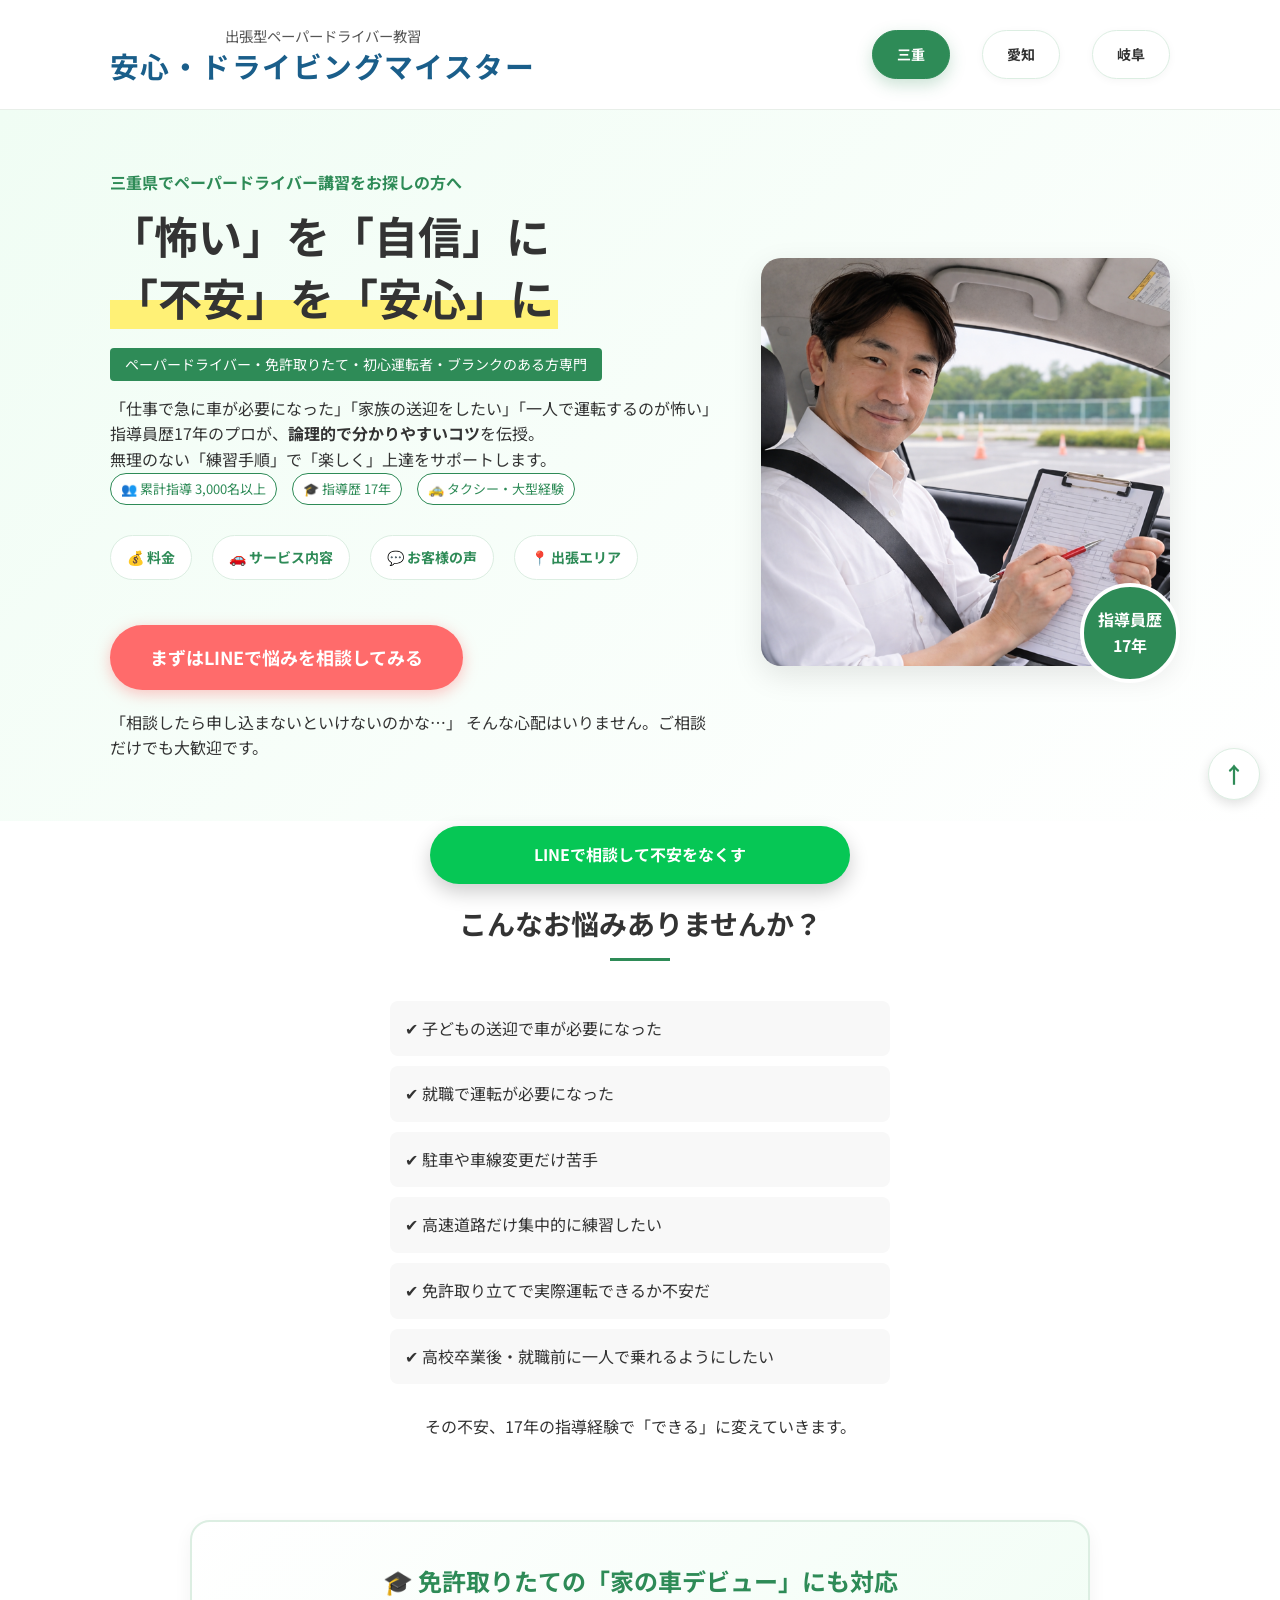
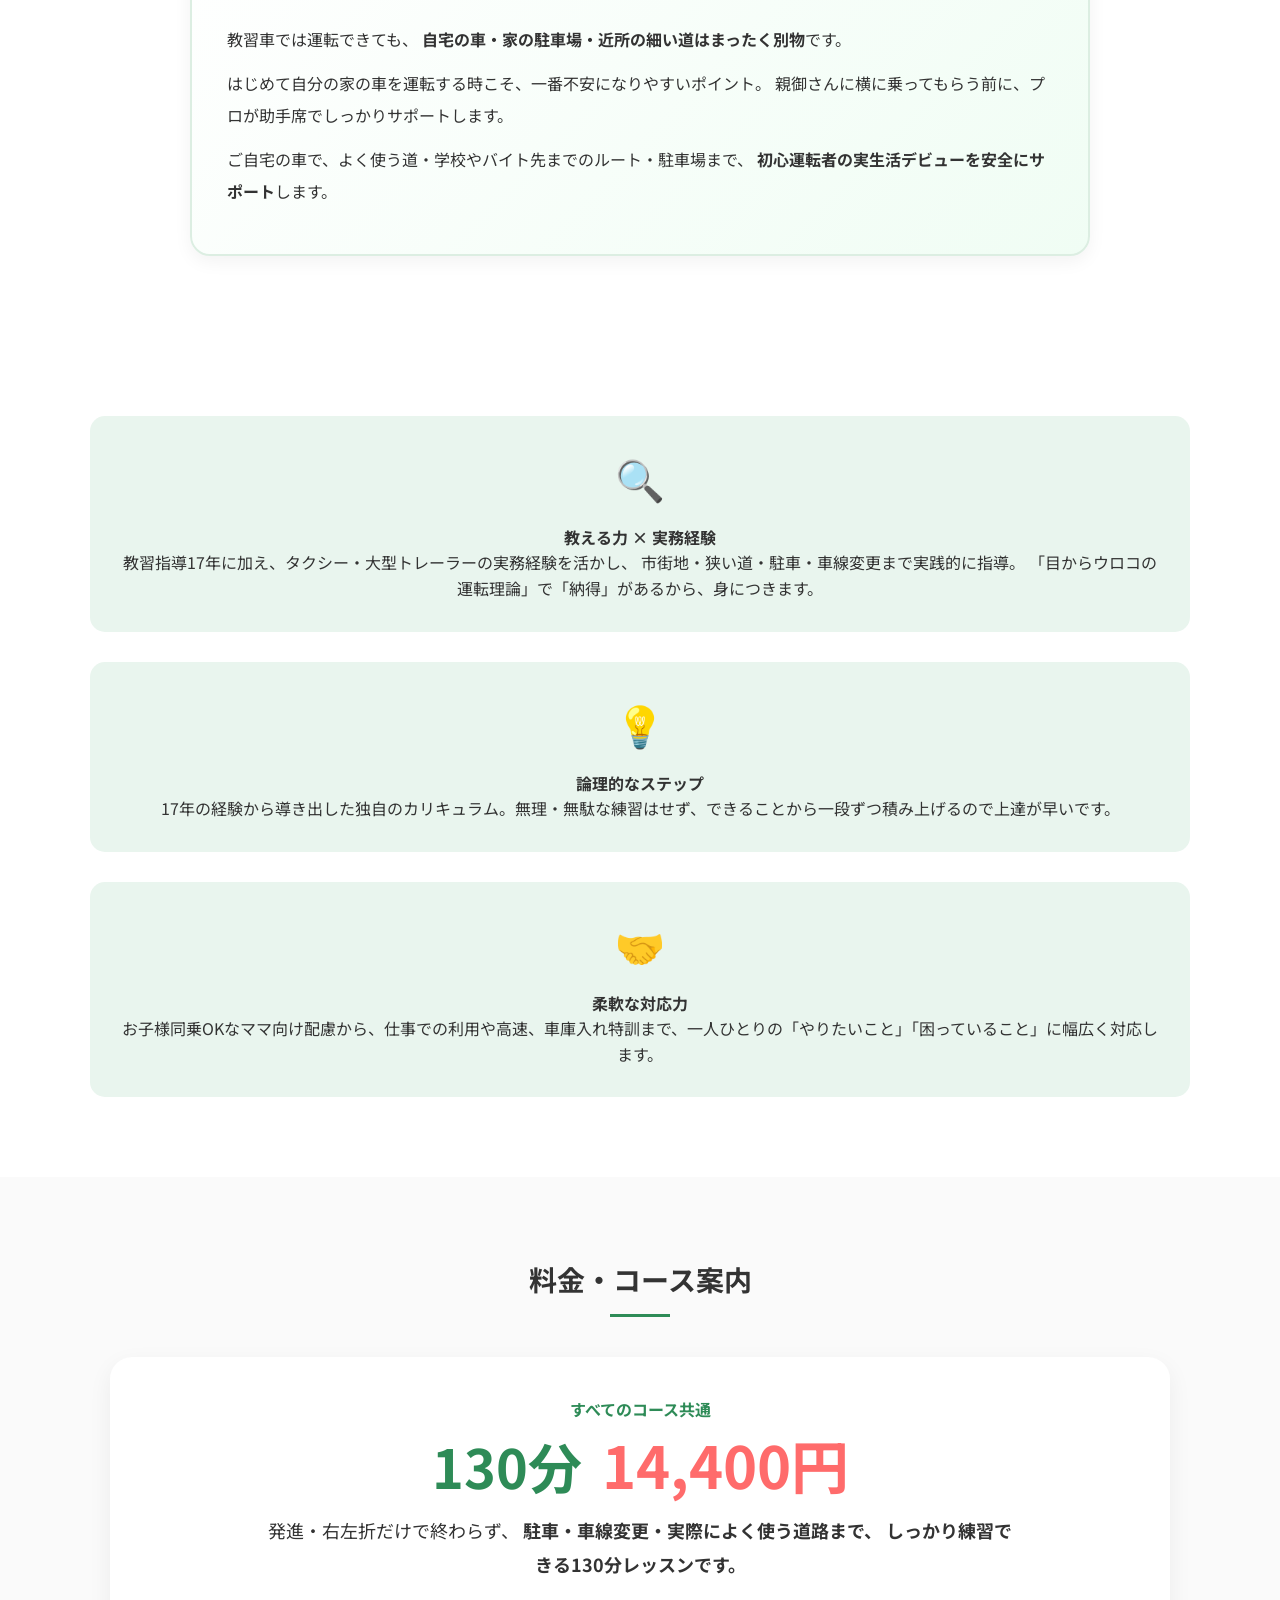
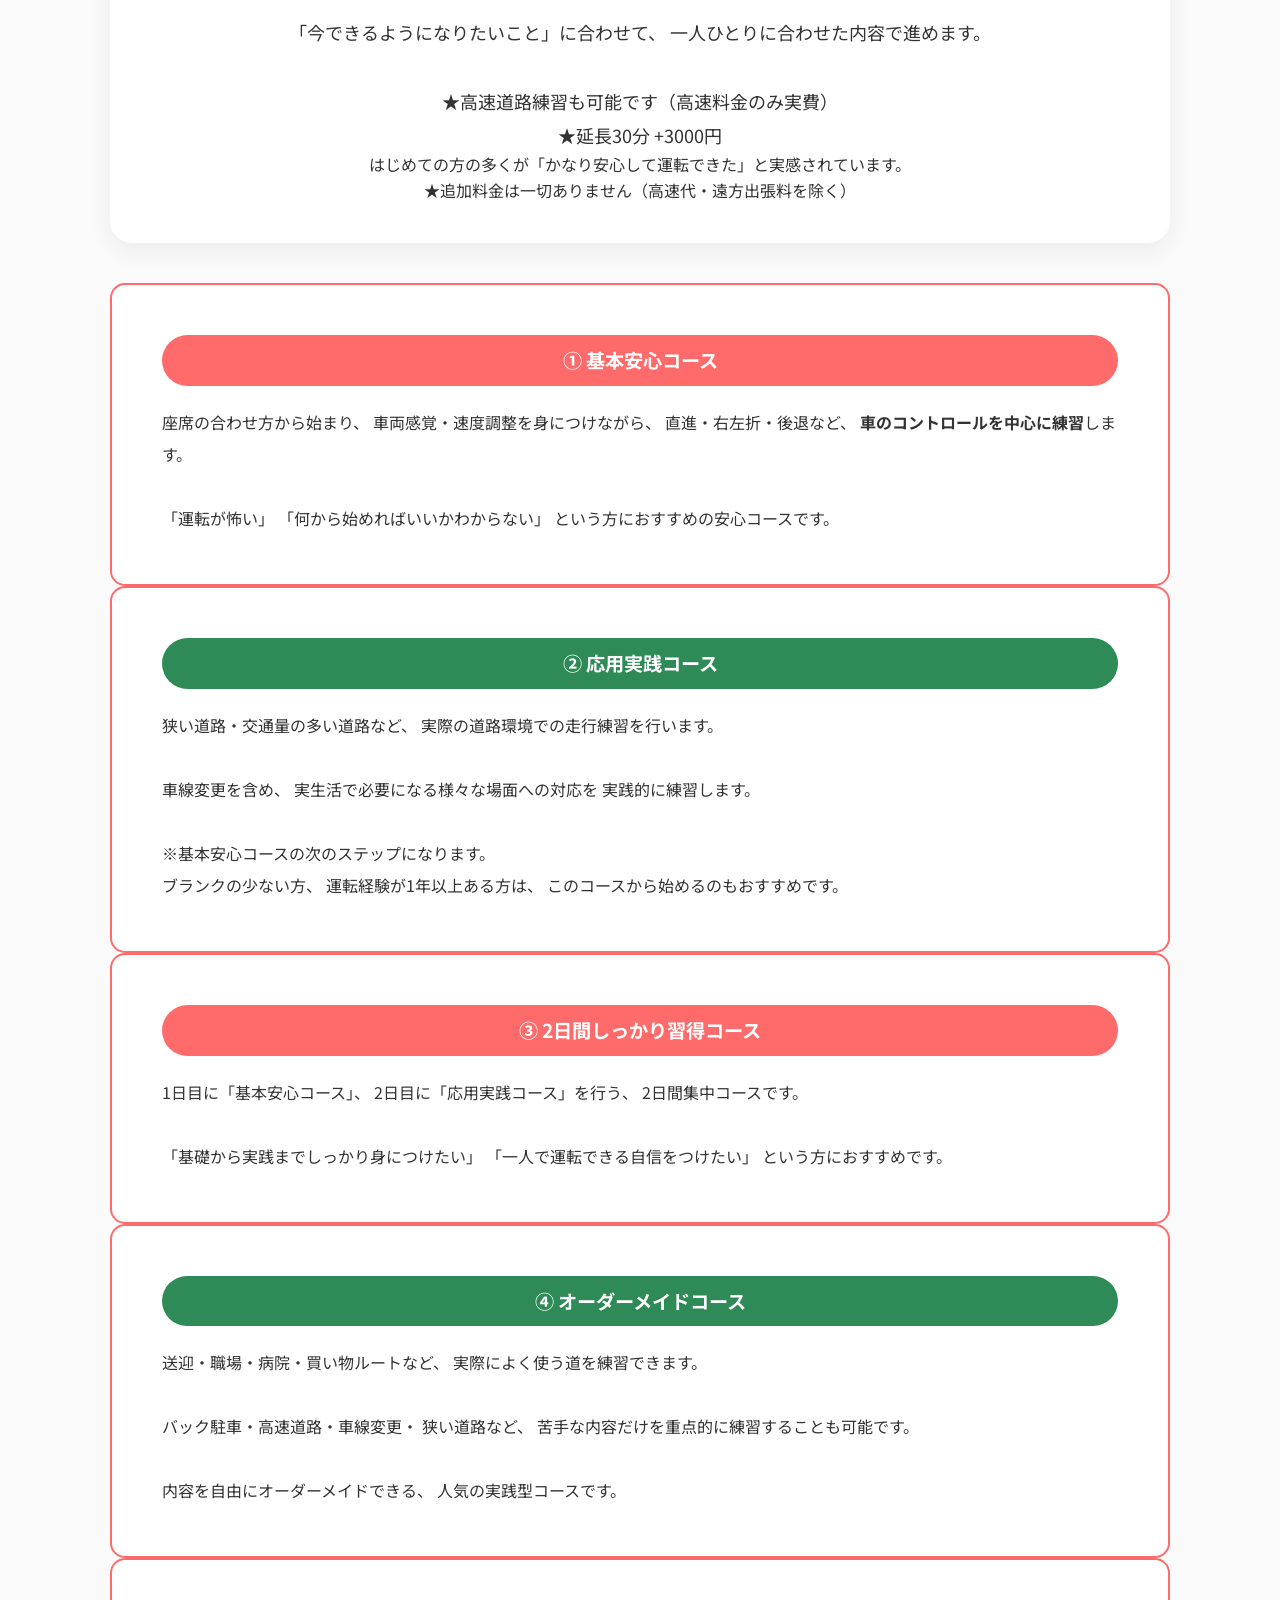
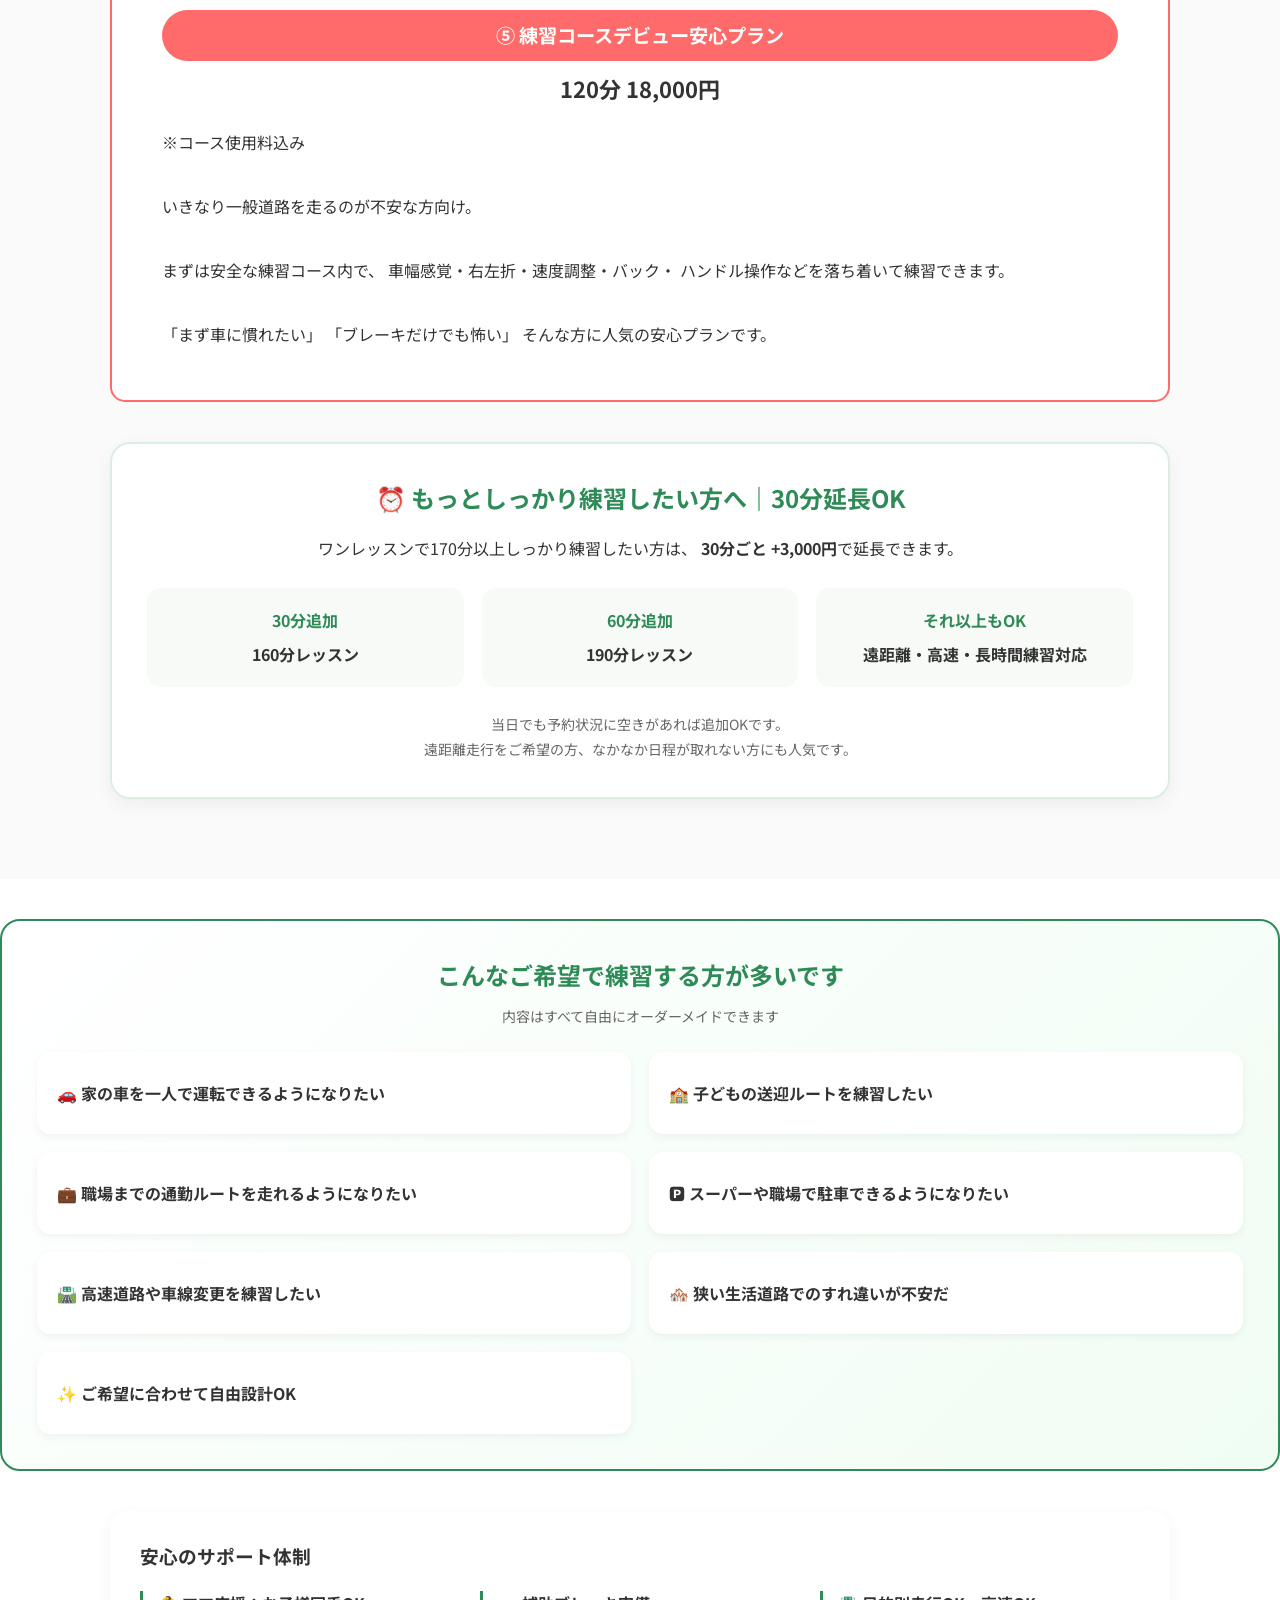
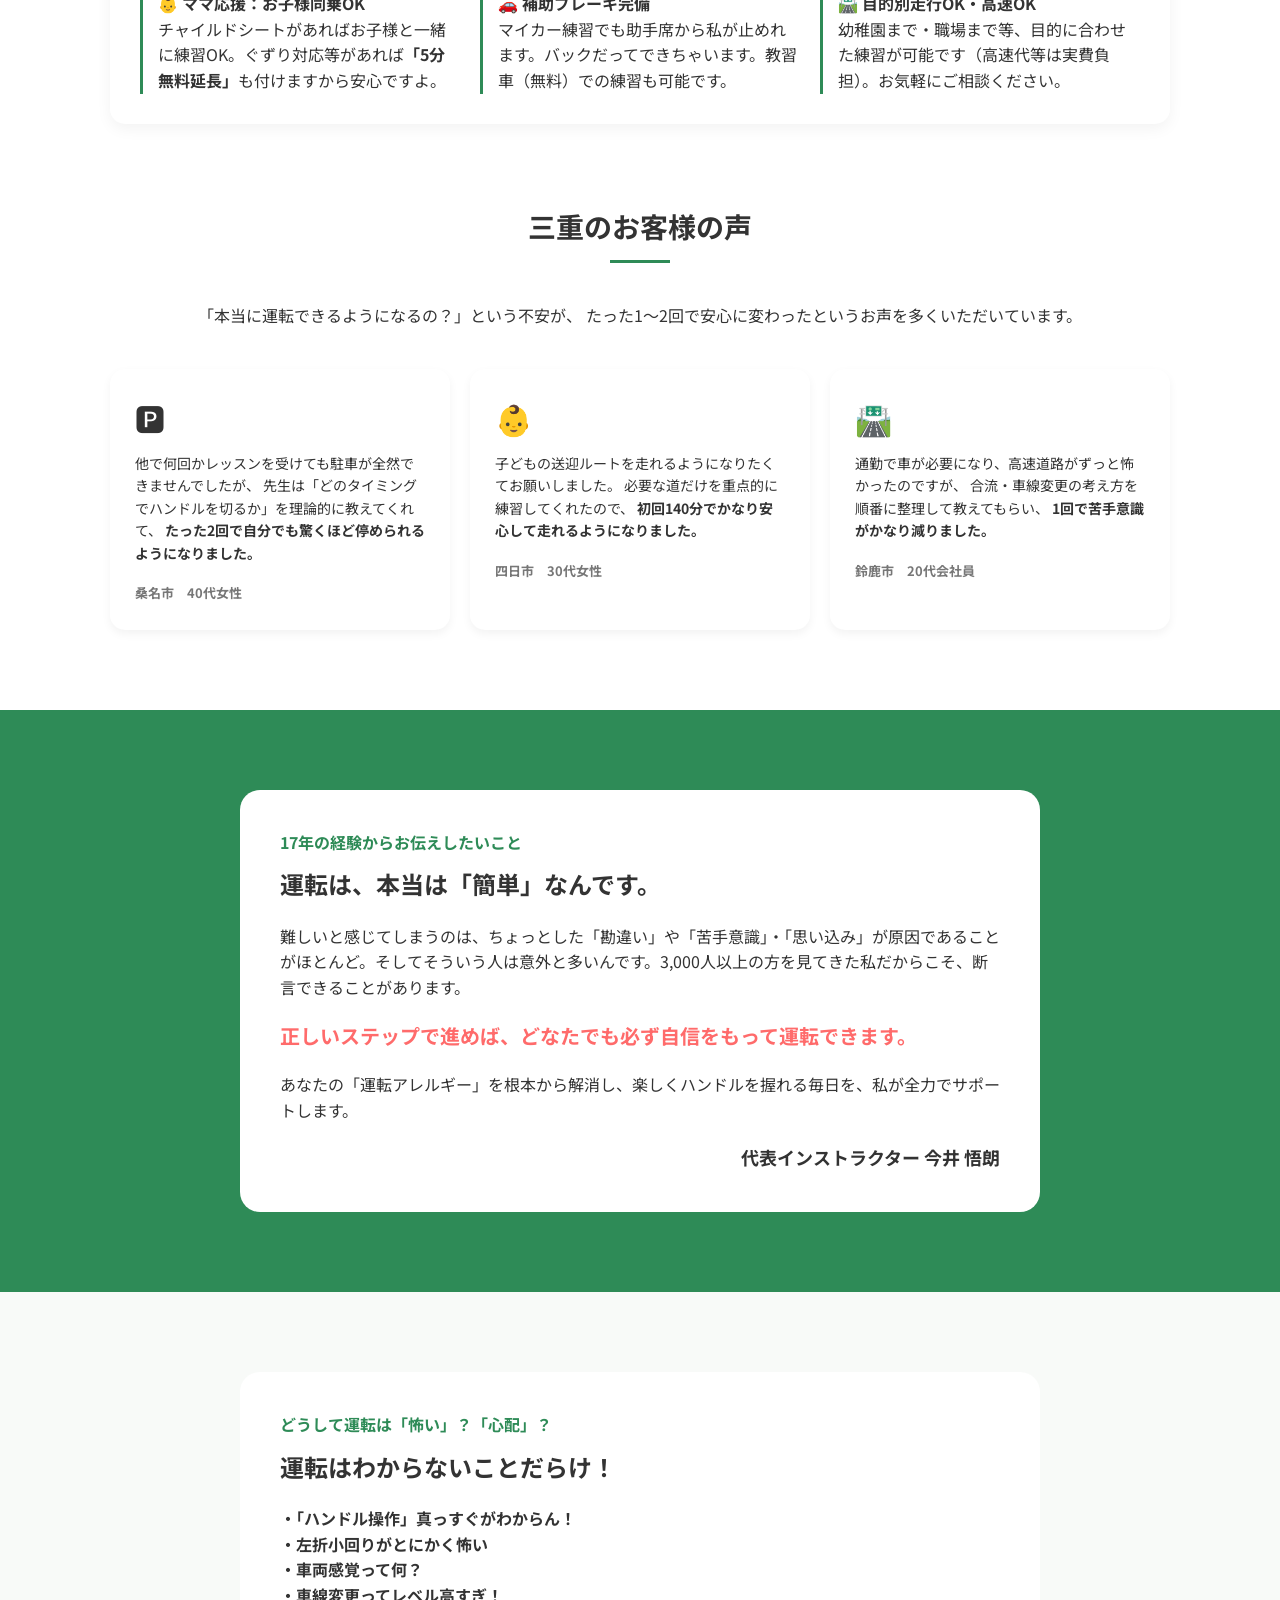
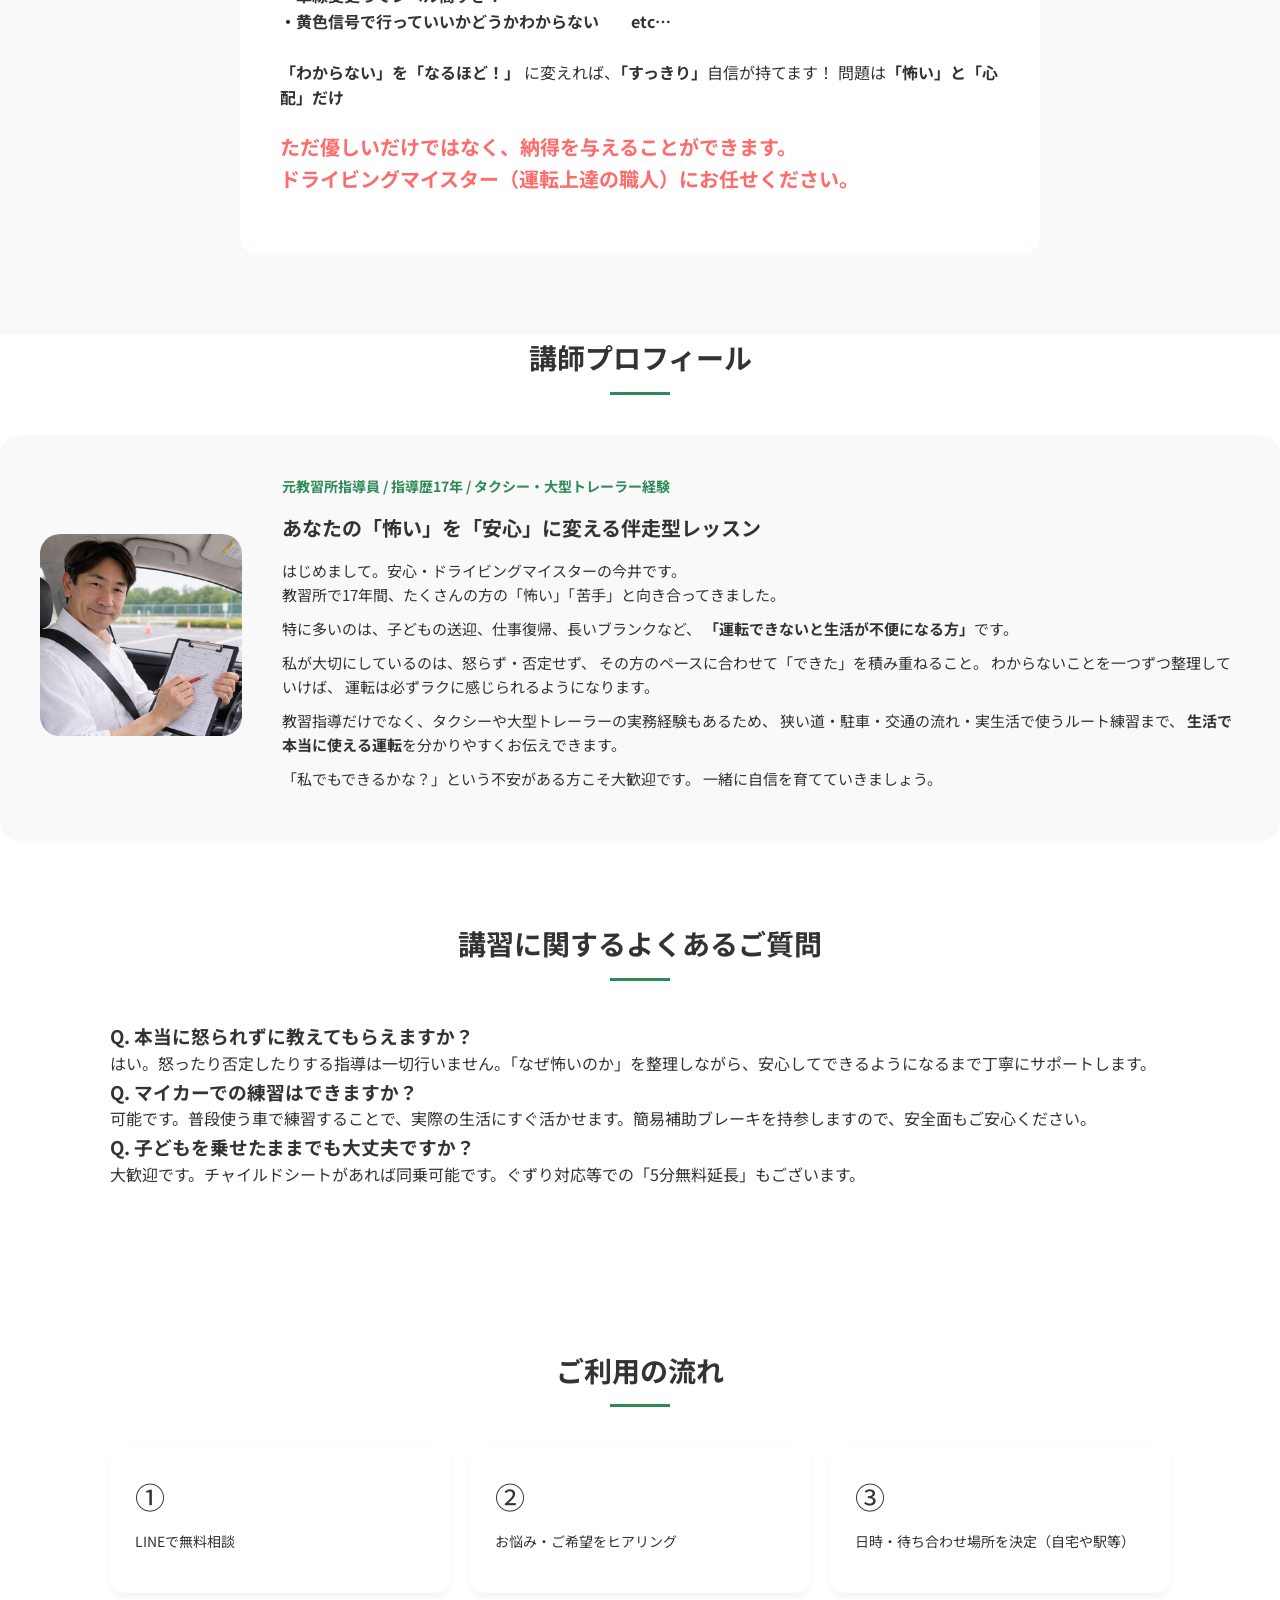
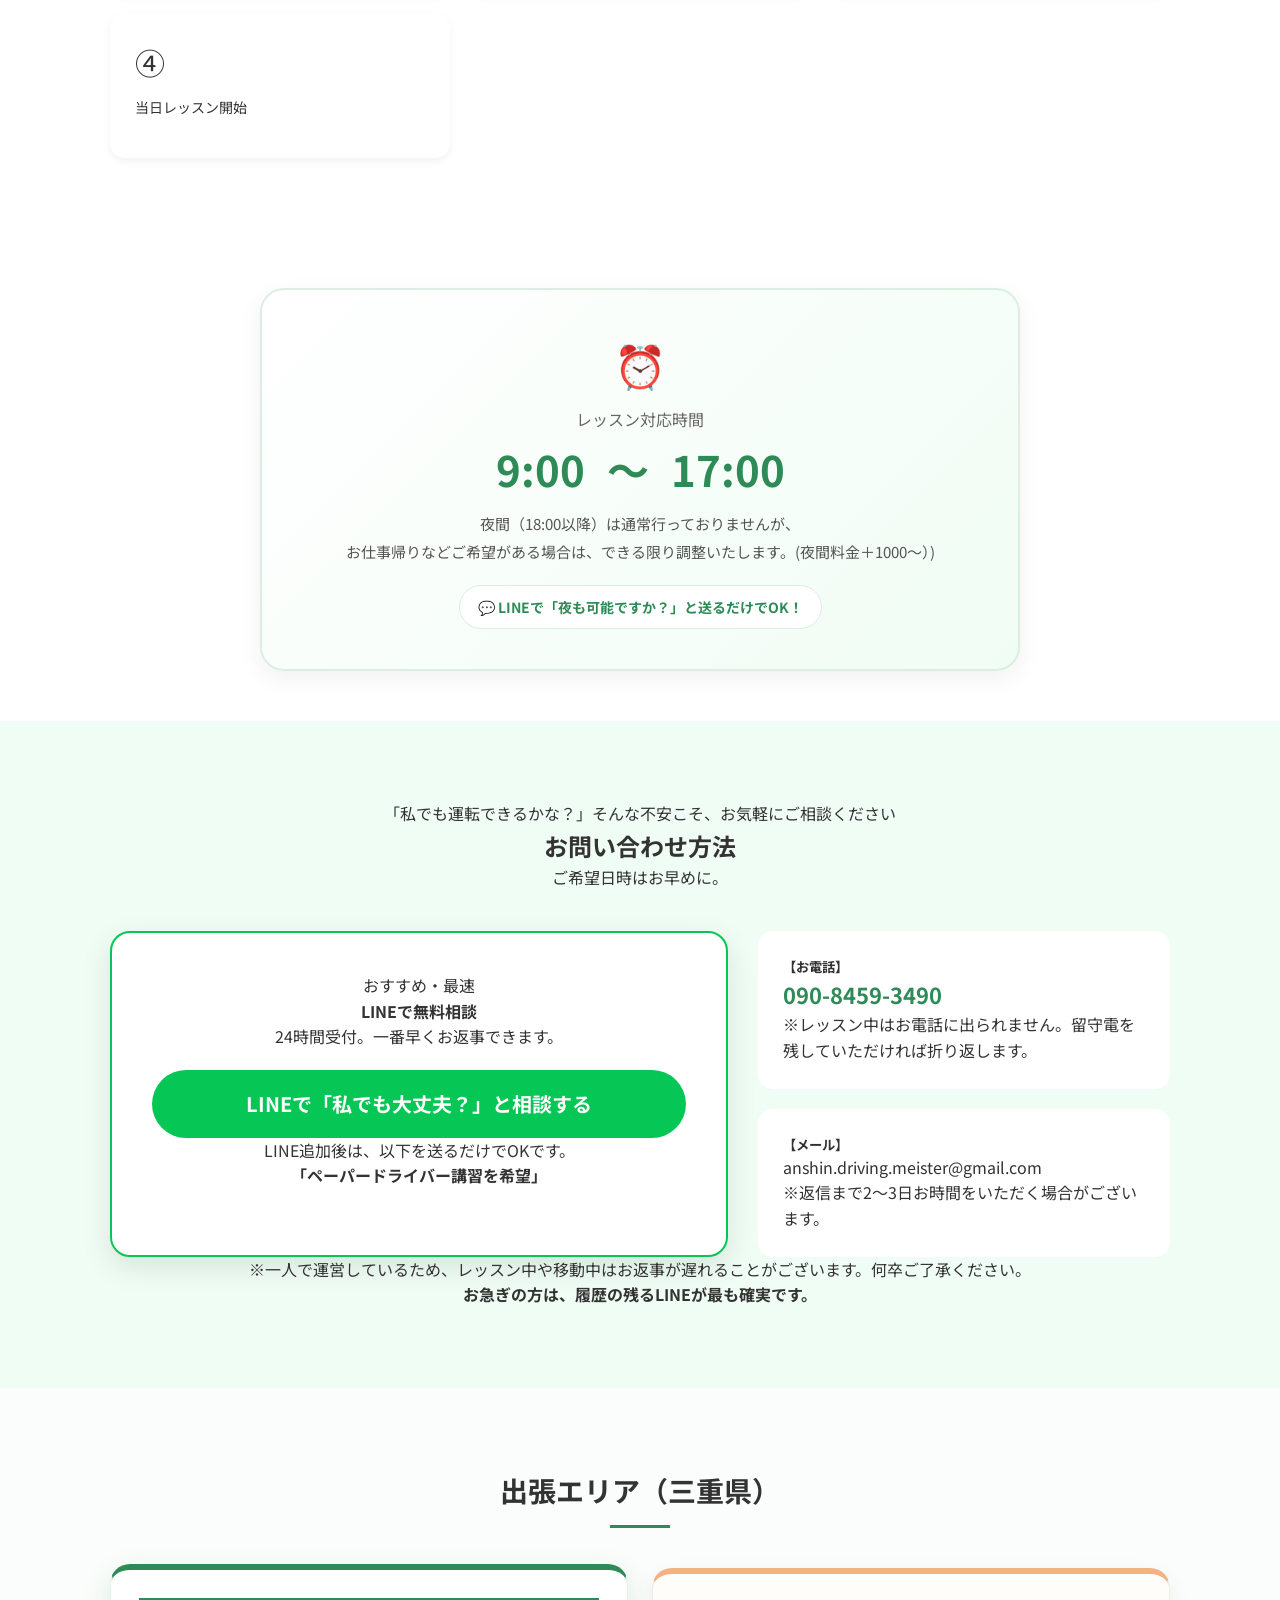
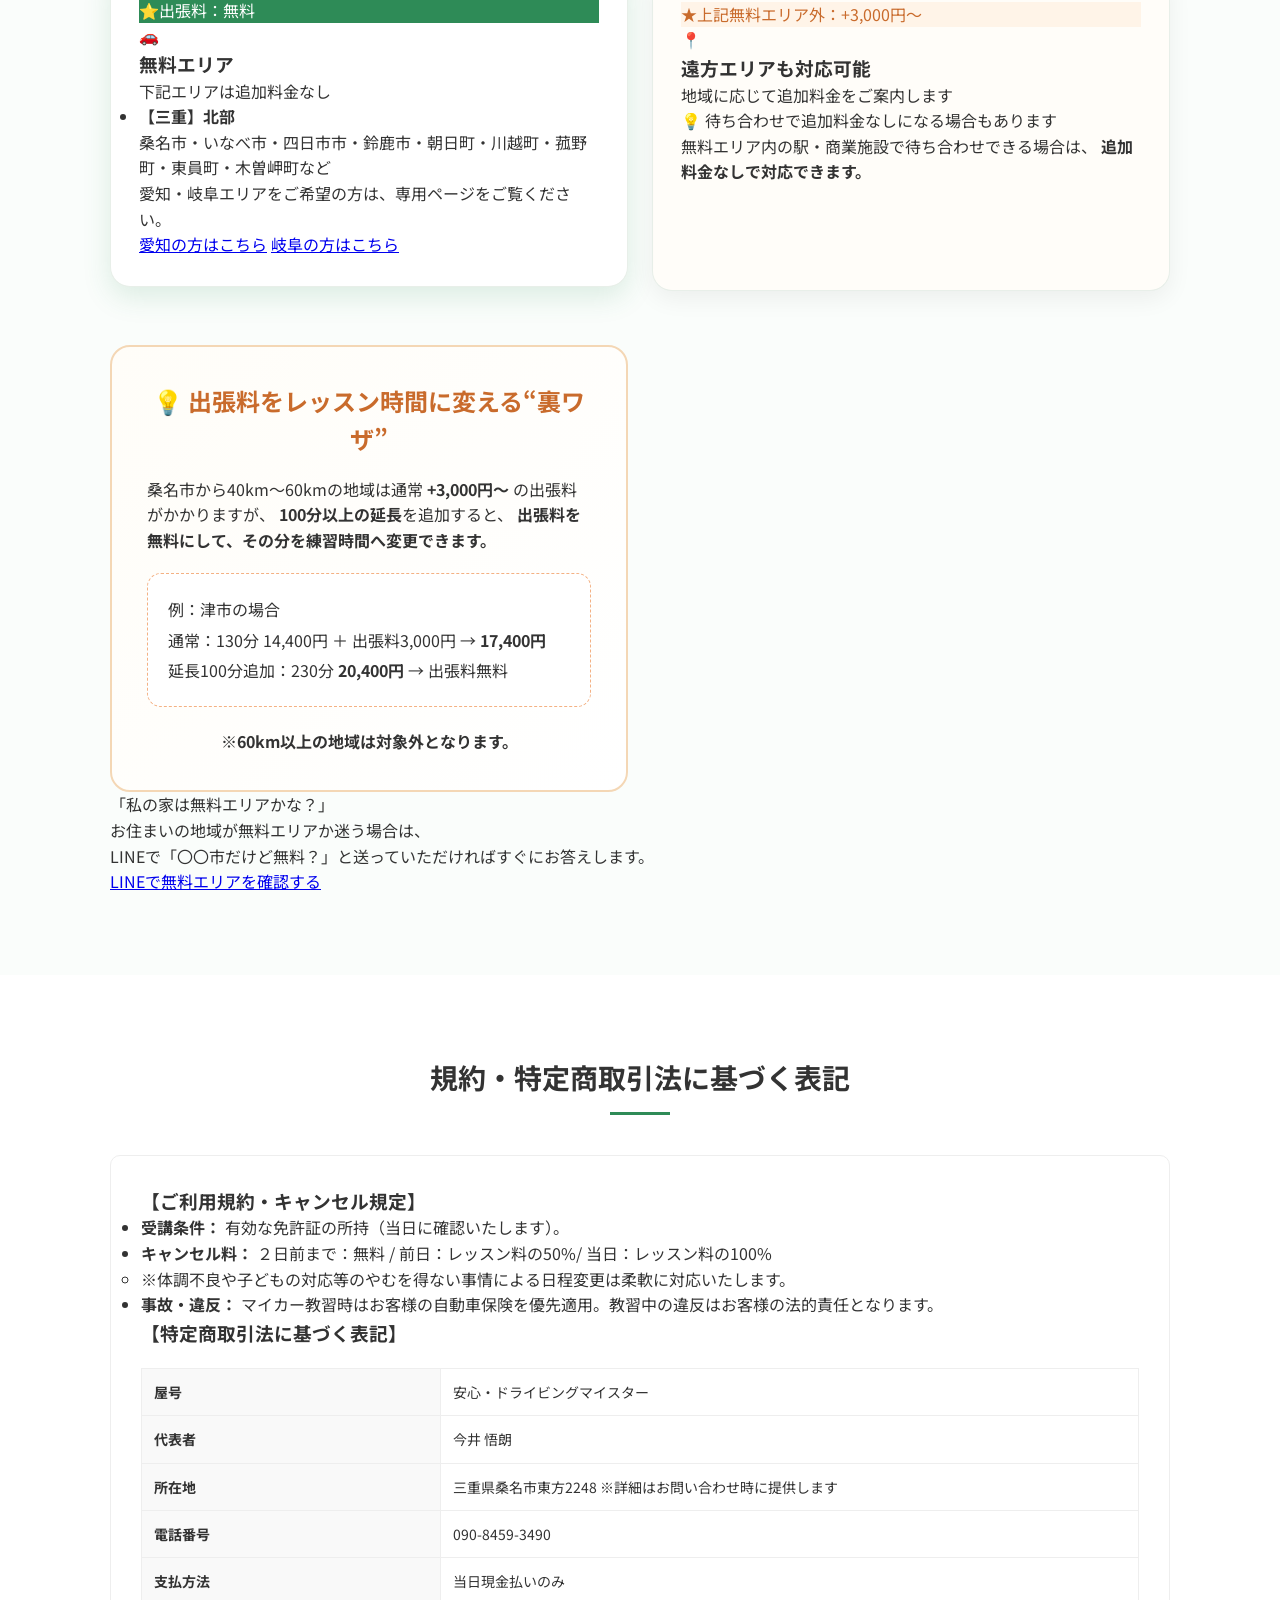
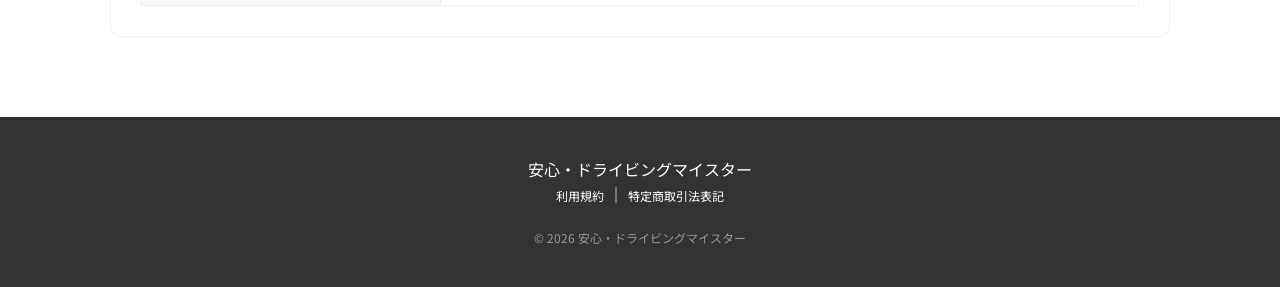
==== commit d1b1b0a9: "Add files via upload" ====
--- a/index.html
+++ b/index.html
@@ -109,9 +109,7 @@
                         「相談したら申し込まないといけないのかな…」
                         そんな心配はいりません。ご相談だけでも大歓迎です。
                     </p>
-                    <p class="line-easy-note">
-                        送迎・駐車・通勤など、ひとこと相談だけでも大丈夫です
-                    </p>
+                
                 </div>
             </div>
             <div class="hero-image-area">
@@ -185,102 +183,176 @@
 
     <section class="section price-bg center" id="price">
         <div class="container">
-            <h2 class="section-title">料金はシンプルで安心</h2>
+            <h2 class="section-title">料金・コース案内</h2>
 
             <div class="price-first-view">
-                <p class="price-mini">1回でしっかり上達を実感できる人気レッスン</p>
+                <p class="price-mini">すべてのコース共通</p>
 
                 <div class="price-main-visual">
-                    <span class="price-time-strong">140分</span>
-                    <span class="price-price-strong">15,400円</span>
+                    <span class="price-time-strong">130分</span>
+                    <span class="price-price-strong">14,400円</span>
                 </div>
 
                 <p class="price-value-copy">
-                    〇浅く何回に分けるより、<strong>1回でしっかり練習時間を確保することで、
-                        駐車・送迎・車線変更まで、まとめて練習でき上達しやすくなります。</strong><br>
-                    〇また、1回で卒業するか、続けて受講するかは、お客様の希望を優先し、<strong>こちらから強制することは絶対にありません。</strong><br><br>
-                    ⭐高速道路練習も可能です（高速料金のみ実費）。
-                </p><br><br>
+                    発進・右左折だけで終わらず、<strong>
+                        駐車・車線変更・実際によく使う道路まで、
+                        しっかり練習できる130分レッスンです。
+                    </strong><br><br>
+
+                    「今できるようになりたいこと」に合わせて、
+                    一人ひとりに合わせた内容で進めます。<br><br>
+
+                    ★高速道路練習も可能です（高速料金のみ実費）<br>
+                    ★延長30分 +3000円
+                </p>
+
                 <p class="price-reassure">
-                    はじめての方の多くが「140分でかなり安心して運転できた」と実感されています。
-                </p>
+                    はじめての方の多くが「かなり安心して運転できた」と実感されています。
+                </p>
+
                 <p class="price-reassure">
                     ★追加料金は一切ありません（高速代・遠方出張料を除く）
                 </p>
             </div>
 
             <div class="single-price">
+
+                <!-- ① 基本 -->
                 <div class="price-card recommended">
-                    <span class="price-tag tag-pink">基本レッスン</span>
-                    <div class="price-name">基本から応用まで完全オーダーメイド</div>
+                    <span class="price-tag tag-pink">① 基本安心コース</span>
 
                     <p class="price-detail">
-                        〇基本操作から応用まで、あなたの今の不安や目的に合わせて
-                        <strong>完全オーダーメイドでカスタマイズします。</strong><br><br>
-
-                        〇まずは発進・右左折・車線変更・駐車など、
-                        基本から応用までしっかりできるように進めます。<br><br>
-
-                        〇そのうえで希望があれば、
-                        送迎ルート、職場までの通勤、スーパー駐車場、
-                        狭い道、高速道路、ご自宅周辺なども
-                        一緒に練習していきます。<br><br>
-
-                        〇<strong>駐車練習だけ。高速走行だけ。</strong>のような、ご希望のみの練習もできます。<br><br>
-
-                        <strong>「今できるようになりたいこと」まで含めて140分しっかり練習。</strong><br><br>
-
-                        無理なく一歩ずつ進めるので、
-                        「運転できるようになった」を実感できます。<br><br>
-
-                        <strong>満足できるまで何回でも受講可能です。</strong>
-                    </p>
-                </div>
-            </div>
-            <div class="extension-box">
-                <h3 class="extension-title">⏰ もっとしっかり練習したい方へ｜30分延長OK</h3>
-                <p class="extension-lead">
-                    ワンレッスンで170分以上しっかり練習したい方は、
-                    <strong>30分ごと +3,000円</strong>で延長できます。
-                </p>
-
-                <div class="extension-grid">
-                    <div class="extension-item">
-                        <h4>30分追加</h4>
-                        <p><strong>170分レッスン</strong></p>
-                    </div>
-                    <div class="extension-item">
-                        <h4>60分追加</h4>
-                        <p><strong>200分レッスン</strong></p>
-                    </div>
-                    <div class="extension-item">
-                        <h4>それ以上もOK</h4>
-                        <p><strong>遠距離・高速・長時間練習対応</strong></p>
-                    </div>
-                </div>
-
-                <p class="extension-note">
-                    当日でも予約状況に空きがあれば追加OKです。<br>
-                    遠距離走行をご希望の方、なかなか日程が取れない方にも人気です。
-                </p>
-            </div>
-
-
-            <div class="lesson-example-box">
-                <h3 class="lesson-example-title">こんなご希望で練習する方が多いです</h3>
-                <p class="lesson-example-sub">内容はすべて自由にカスタマイズできます</p>
-
-                <div class="lesson-example-grid">
-                    <div class="lesson-example-item">🚗 家の車を一人で運転できるようになりたい</div>
-                    <div class="lesson-example-item">🏫 子どもの送迎ルートを練習したい</div>
-                    <div class="lesson-example-item">💼 職場までの通勤ルートを走れるようになりたい</div>
-                    <div class="lesson-example-item">🅿️ スーパーや職場で駐車できるようになりたい</div>
-                    <div class="lesson-example-item">🛣️ 高速道路や車線変更を練習したい</div>
-                    <div class="lesson-example-item">🏘️ 狭い生活道路でのすれ違いが不安だ</div>
-                    <div class="lesson-example-item">✨ ご希望に合わせて自由設計OK</div>
-                </div>
-            </div>
-        </div>
+                        座席の合わせ方から始まり、
+                        車両感覚・速度調整を身につけながら、
+                        直進・右左折・後退など、
+                        <strong>車のコントロールを中心に練習</strong>します。<br><br>
+
+                        「運転が怖い」
+                        「何から始めればいいかわからない」
+                        という方におすすめの安心コースです。
+                    </p>
+                </div>
+
+                <!-- ② 応用 -->
+                <div class="price-card recommended">
+                    <span class="price-tag tag-green">② 応用実践コース</span>
+
+                    <p class="price-detail">
+                        狭い道路・交通量の多い道路など、
+                        実際の道路環境での走行練習を行います。<br><br>
+
+                        車線変更を含め、
+                        実生活で必要になる様々な場面への対応を
+                        実践的に練習します。<br><br>
+
+                        ※基本安心コースの次のステップになります。<br>
+                        ブランクの少ない方、
+                        運転経験が1年以上ある方は、
+                        このコースから始めるのもおすすめです。
+                    </p>
+                </div>
+
+                <!-- ③ 2日間 -->
+                <div class="price-card recommended">
+                    <span class="price-tag tag-pink">③ 2日間しっかり習得コース</span>
+
+                    <p class="price-detail">
+                        1日目に「基本安心コース」、
+                        2日目に「応用実践コース」を行う、
+                        2日間集中コースです。<br><br>
+
+                        「基礎から実践までしっかり身につけたい」
+                        「一人で運転できる自信をつけたい」
+                        という方におすすめです。
+                    </p>
+                </div>
+
+                <!-- ④ オーダーメイド -->
+                <div class="price-card recommended">
+                    <span class="price-tag tag-green">④ オーダーメイドコース</span>
+
+                    <p class="price-detail">
+                        送迎・職場・病院・買い物ルートなど、
+                        実際によく使う道を練習できます。<br><br>
+
+                        バック駐車・高速道路・車線変更・
+                        狭い道路など、
+                        苦手な内容だけを重点的に練習することも可能です。<br><br>
+
+                        内容を自由にオーダーメイドできる、
+                        人気の実践型コースです。
+                    </p>
+                </div>
+
+                <!-- ⑤ 練習コース -->
+                <div class="price-card recommended">
+                    <span class="price-tag tag-pink">⑤ 練習コースデビュー安心プラン</span>
+
+                    <div class="price-name">
+                        120分 18,000円
+                    </div>
+
+                    <p class="price-detail">
+                        ※コース使用料込み<br><br>
+
+                        いきなり一般道路を走るのが不安な方向け。<br><br>
+
+                        まずは安全な練習コース内で、
+                        車幅感覚・右左折・速度調整・バック・
+                        ハンドル操作などを落ち着いて練習できます。<br><br>
+
+                        「まず車に慣れたい」
+                        「ブレーキだけでも怖い」
+                        そんな方に人気の安心プランです。
+                    </p>
+                </div>
+                <div class="extension-box">
+                    <h3 class="extension-title">⏰ もっとしっかり練習したい方へ｜30分延長OK</h3>
+                    <p class="extension-lead">
+                        ワンレッスンで170分以上しっかり練習したい方は、
+                        <strong>30分ごと +3,000円</strong>で延長できます。
+                    </p>
+
+                    <div class="extension-grid">
+                        <div class="extension-item">
+                            <h4>30分追加</h4>
+                            <p><strong>160分レッスン</strong></p>
+                        </div>
+                        <div class="extension-item">
+                            <h4>60分追加</h4>
+                            <p><strong>190分レッスン</strong></p>
+                        </div>
+                        <div class="extension-item">
+                            <h4>それ以上もOK</h4>
+                            <p><strong>遠距離・高速・長時間練習対応</strong></p>
+                        </div>
+                    </div>
+
+                    <p class="extension-note">
+                        当日でも予約状況に空きがあれば追加OKです。<br>
+                        遠距離走行をご希望の方、なかなか日程が取れない方にも人気です。
+                    </p>
+                </div>
+
+            </div>
+        </div>
+    </section>
+    <section>
+        <div class="lesson-example-box">
+            <h3 class="lesson-example-title">こんなご希望で練習する方が多いです</h3>
+            <p class="lesson-example-sub">内容はすべて自由にオーダーメイドできます</p>
+
+            <div class="lesson-example-grid">
+                <div class="lesson-example-item">🚗 家の車を一人で運転できるようになりたい</div>
+                <div class="lesson-example-item">🏫 子どもの送迎ルートを練習したい</div>
+                <div class="lesson-example-item">💼 職場までの通勤ルートを走れるようになりたい</div>
+                <div class="lesson-example-item">🅿️ スーパーや職場で駐車できるようになりたい</div>
+                <div class="lesson-example-item">🛣️ 高速道路や車線変更を練習したい</div>
+                <div class="lesson-example-item">🏘️ 狭い生活道路でのすれ違いが不安だ</div>
+                <div class="lesson-example-item">✨ ご希望に合わせて自由設計OK</div>
+            </div>
+        </div>
+
     </section>
 
     <div class="container">
@@ -602,8 +674,8 @@
 
                     <div class="travel-example">
                         <p>例：津市の場合</p>
-                        <p>通常：140分 15,400円 ＋ 出張料3,000円 → <strong>17,400円</strong></p>
-                        <p>延長100分追加：240分 <strong>21,400円</strong> → 出張料無料</p>
+                        <p>通常：130分 14,400円 ＋ 出張料3,000円 → <strong>17,400円</strong></p>
+                        <p>延長100分追加：230分 <strong>20,400円</strong> → 出張料無料</p>
                     </div>
 
                     <p class="travel-bottom">
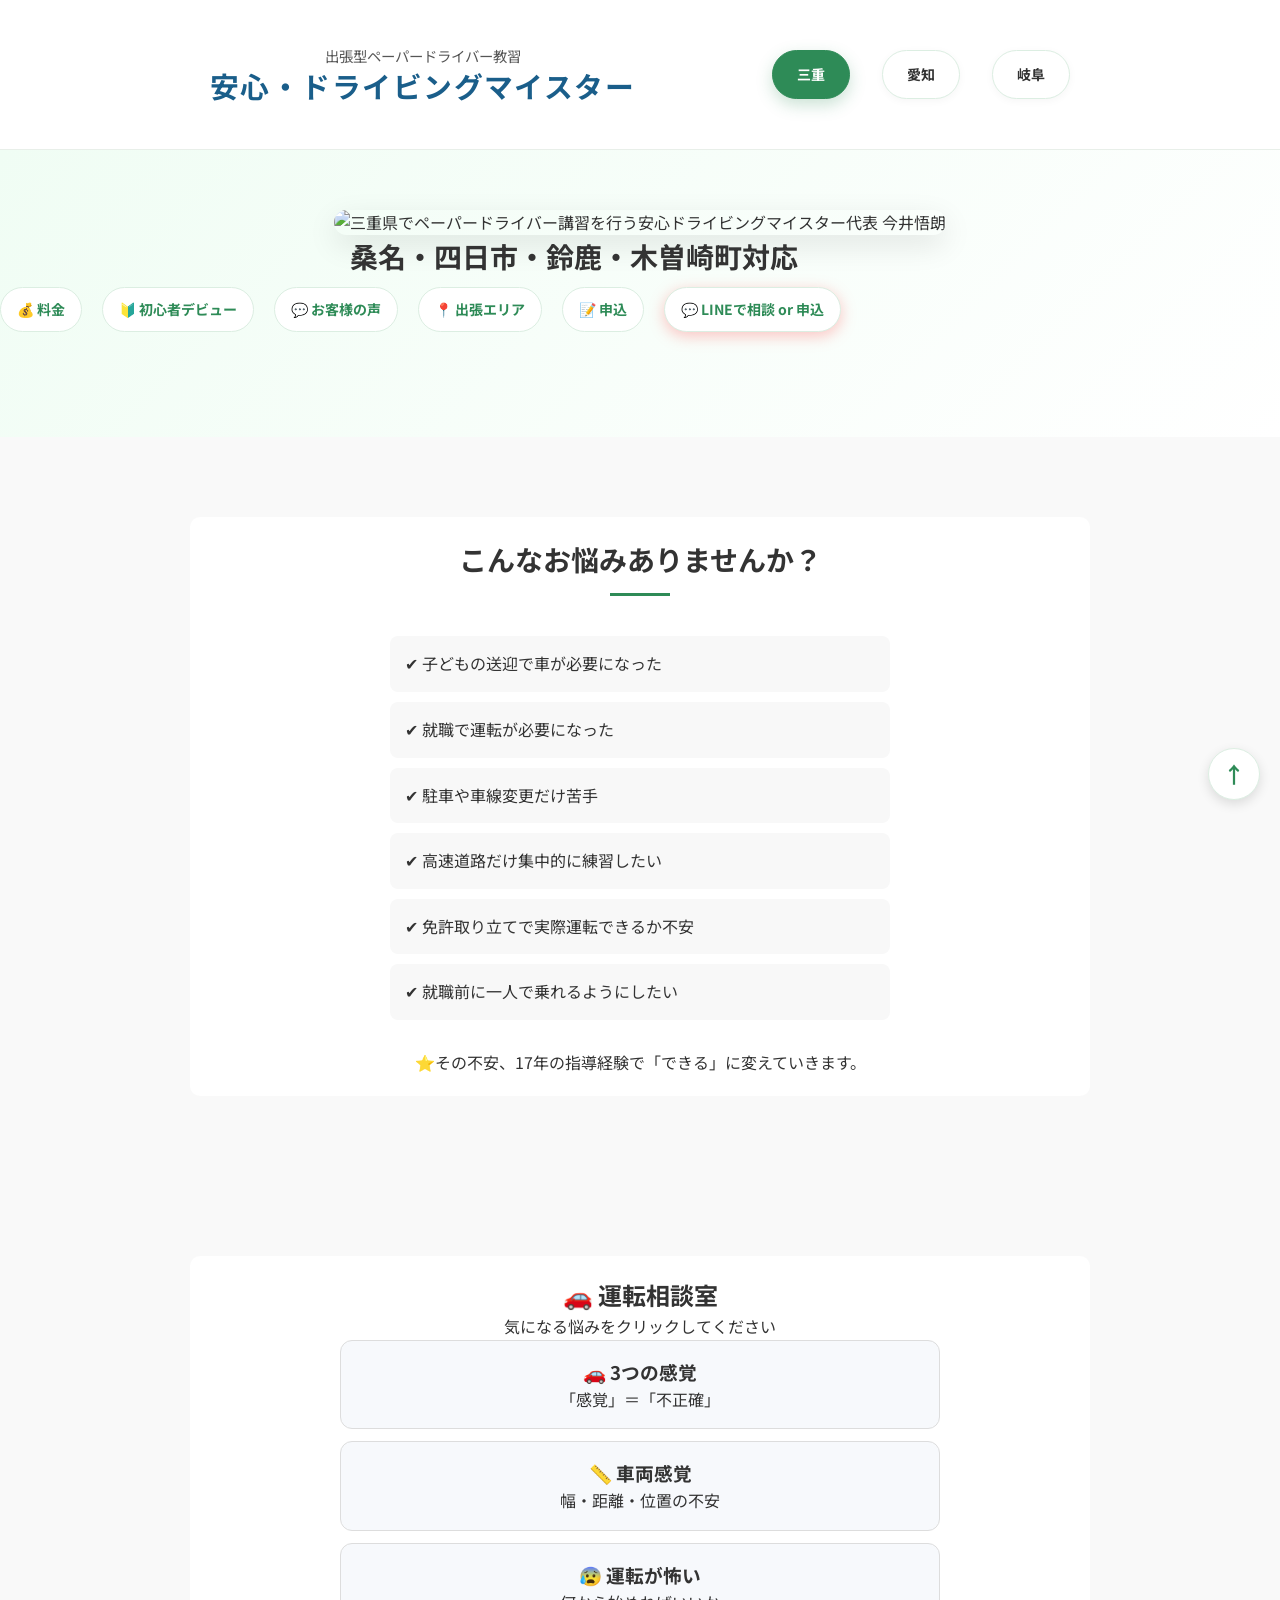
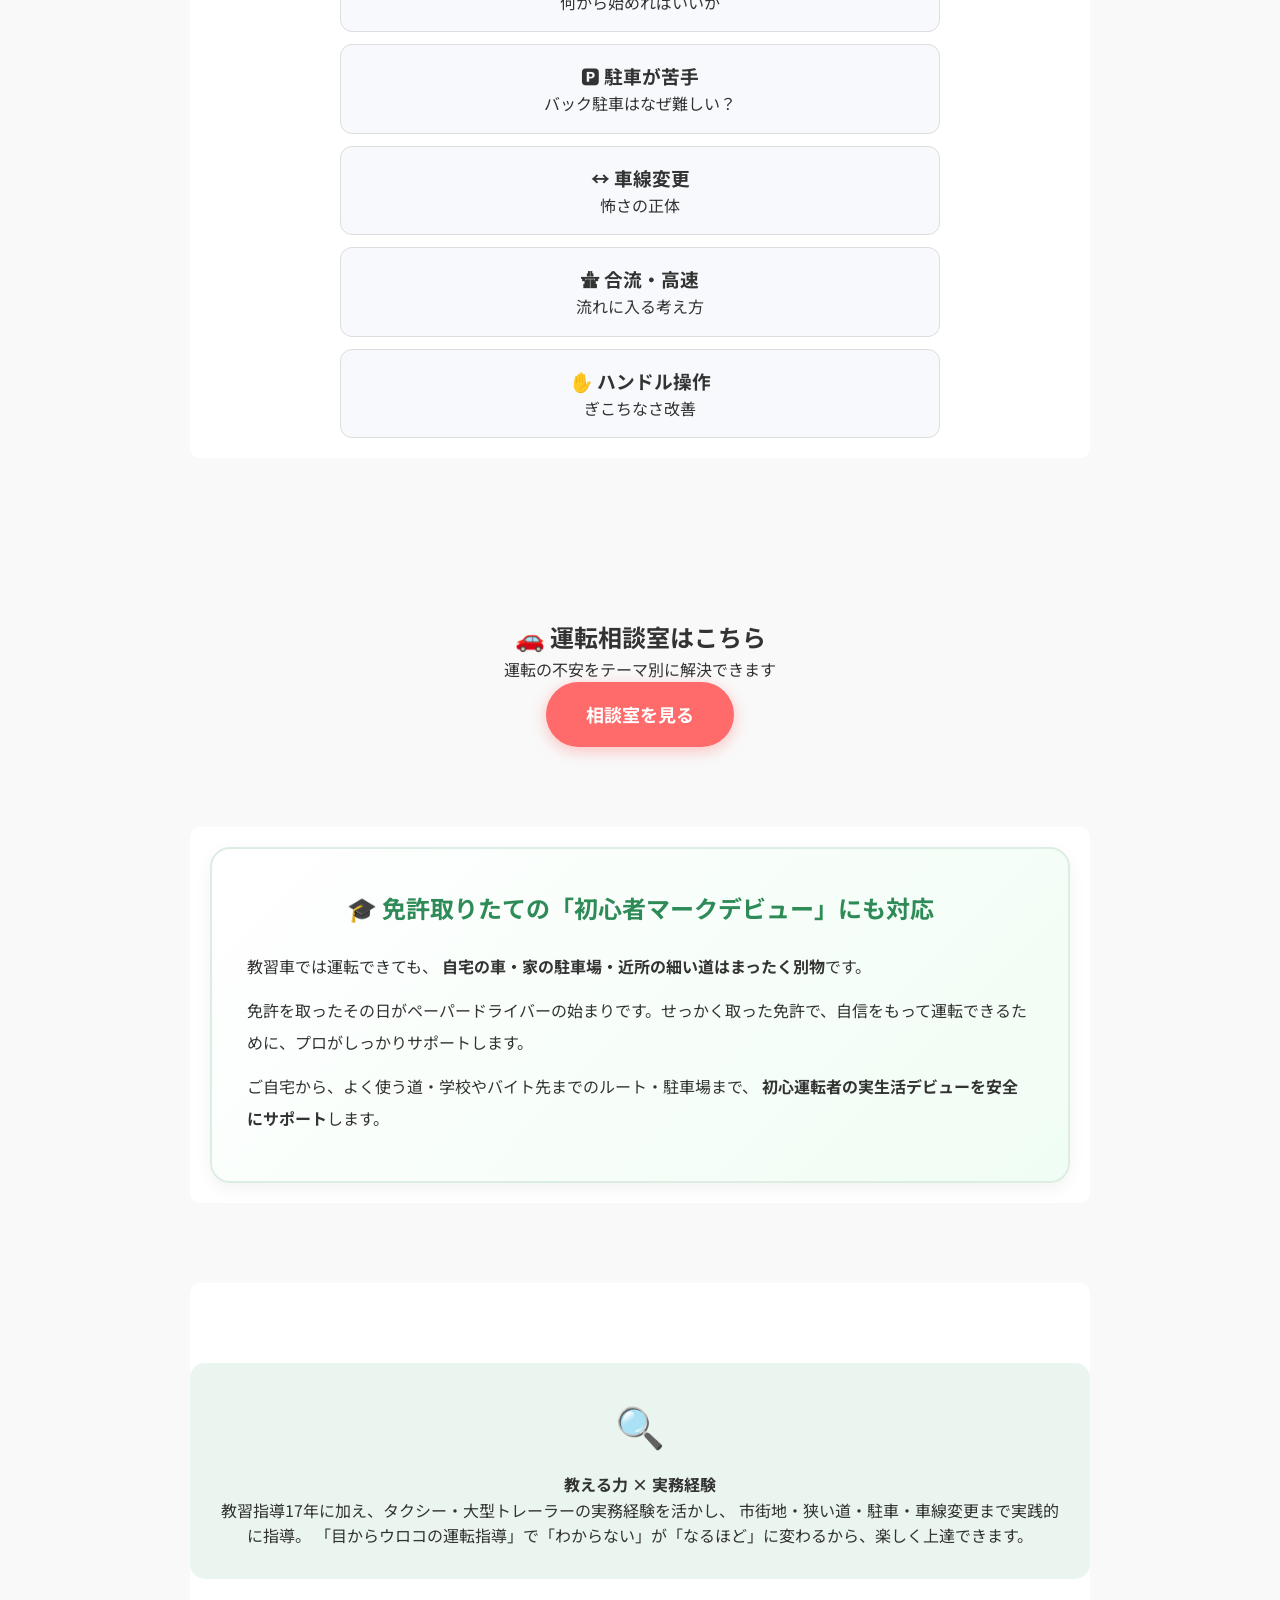
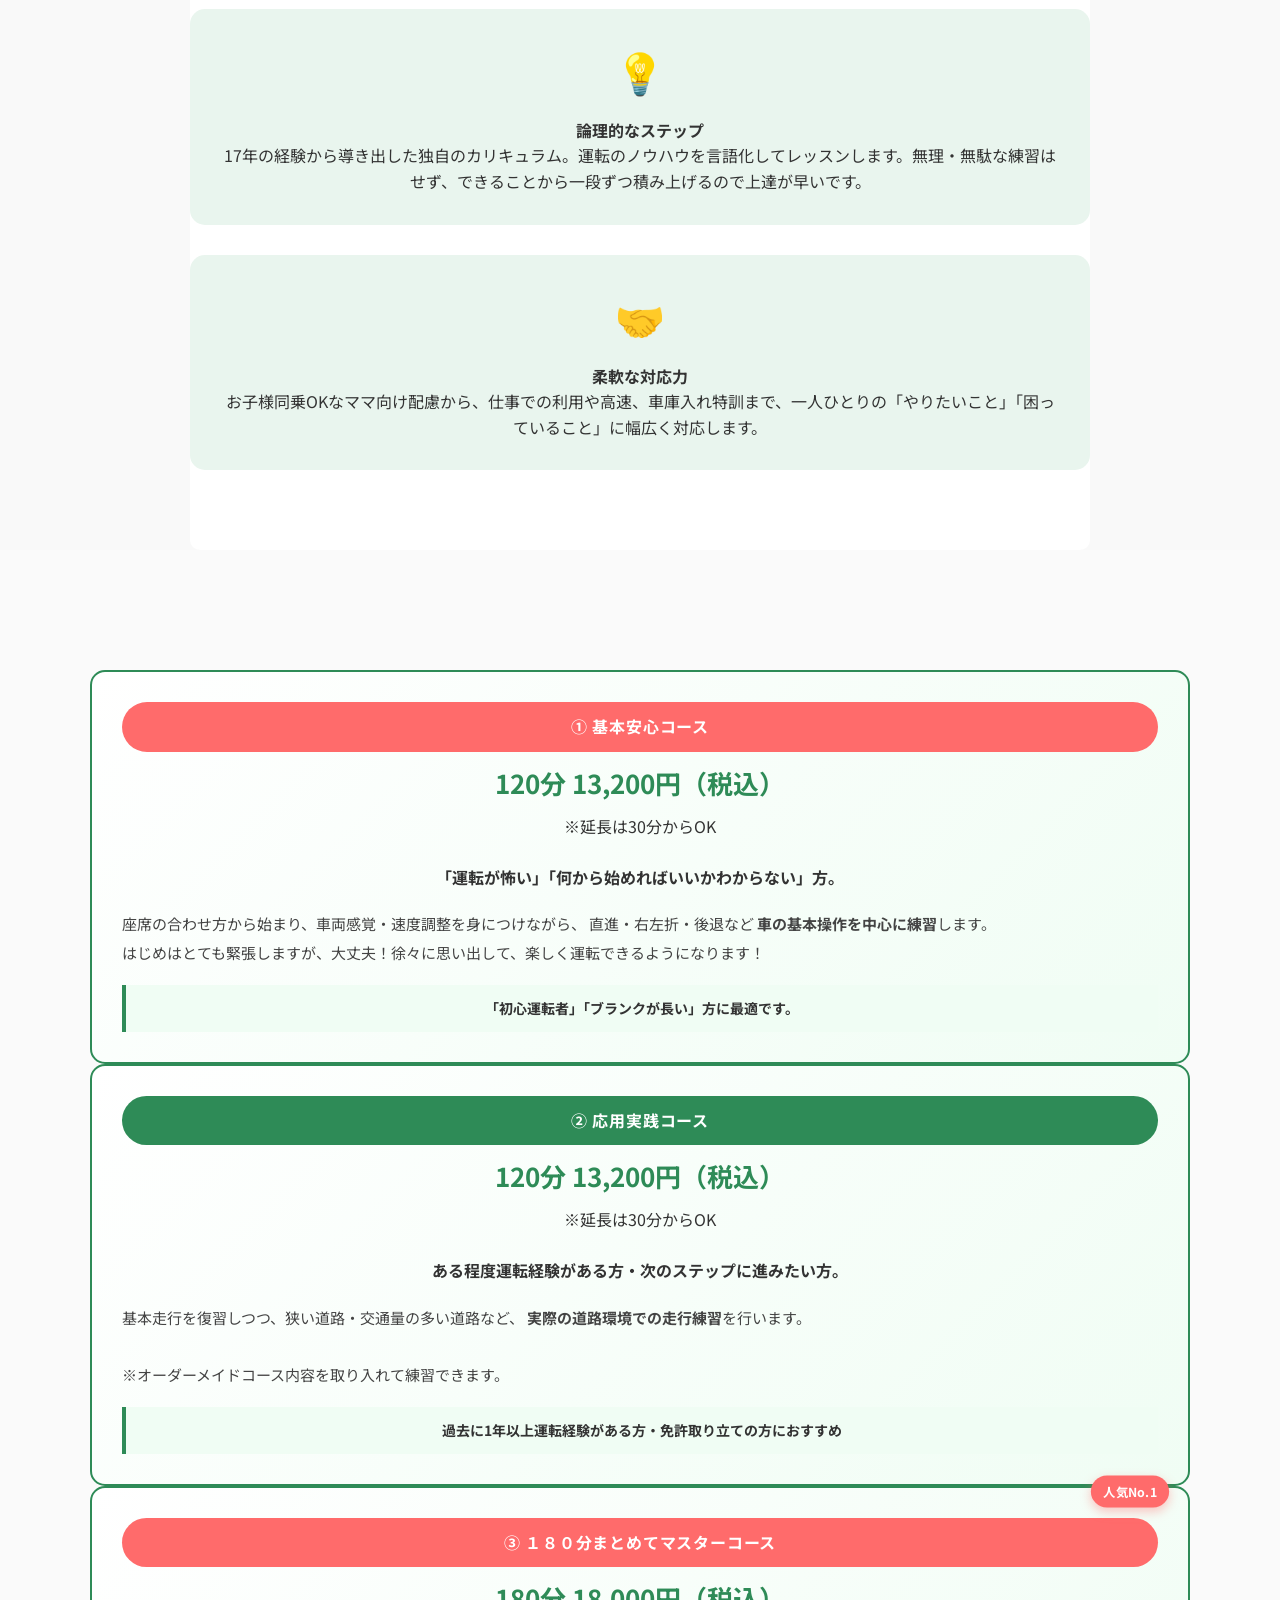
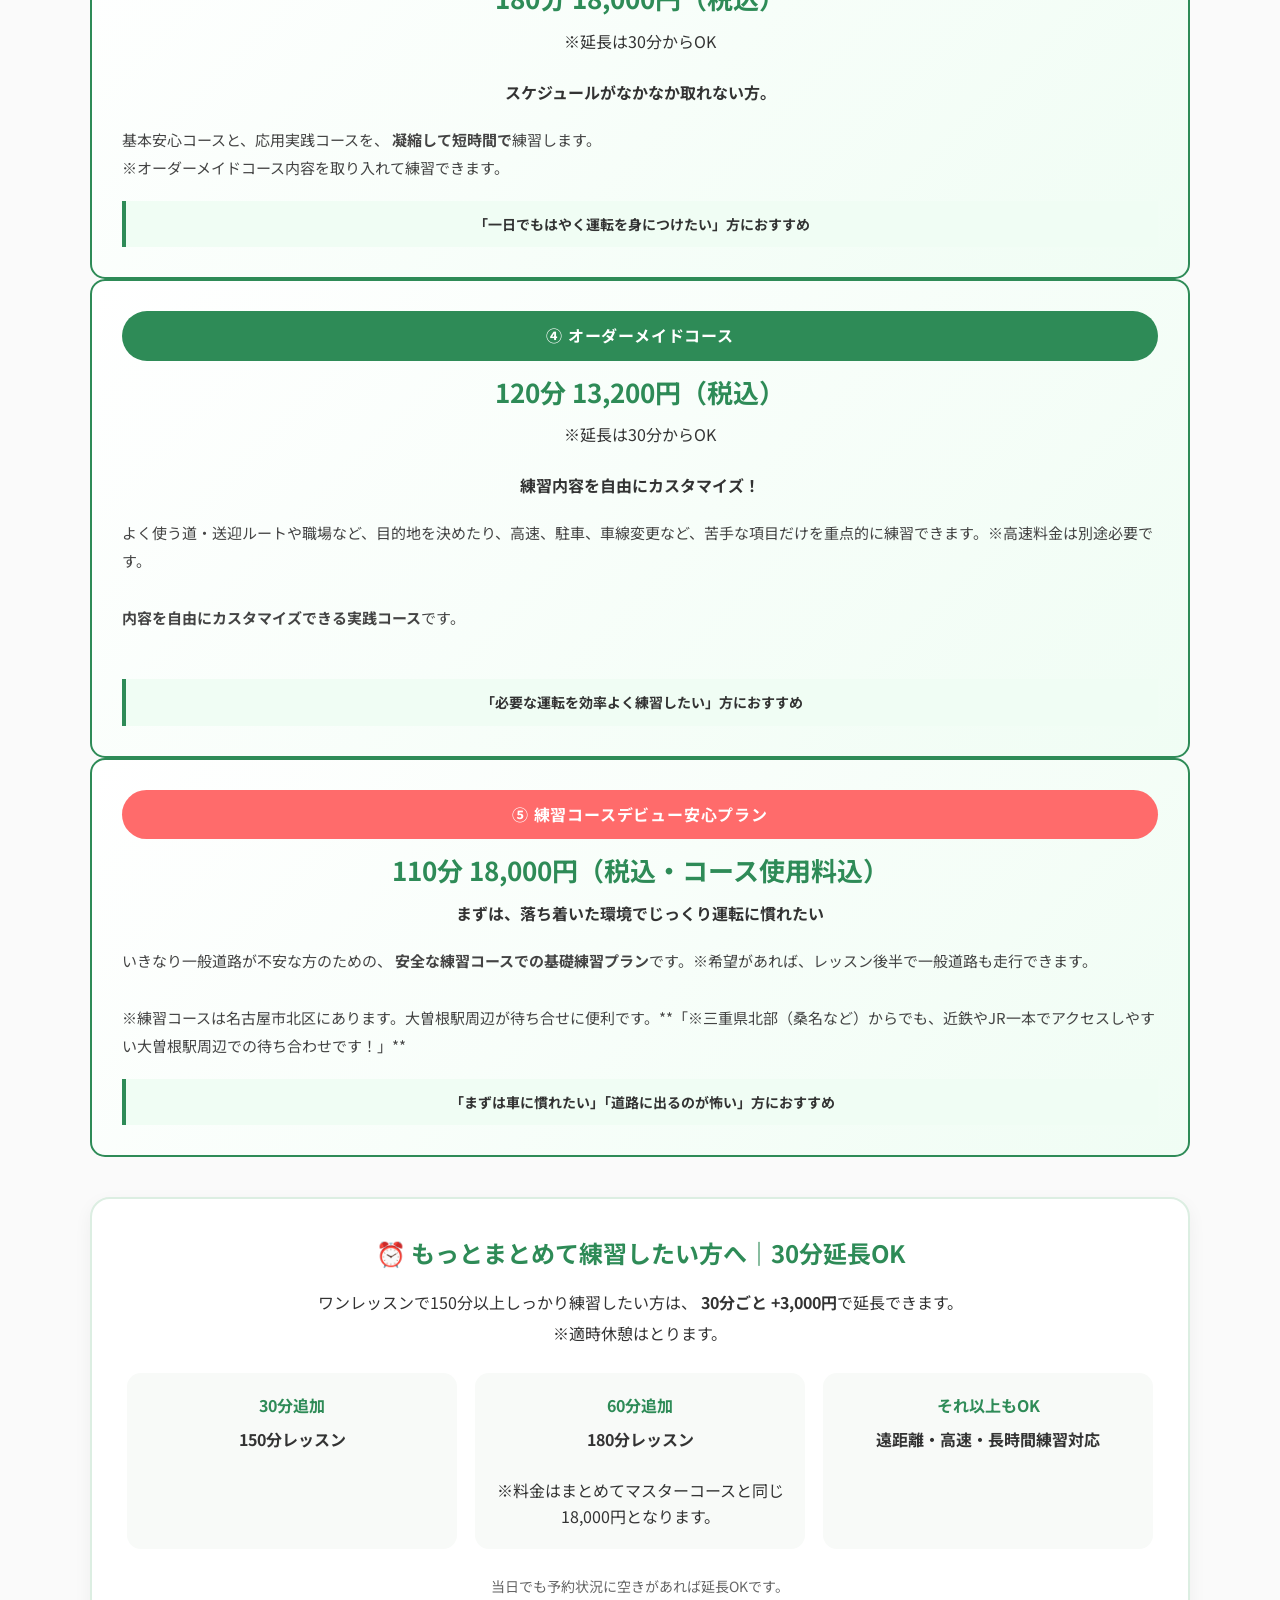
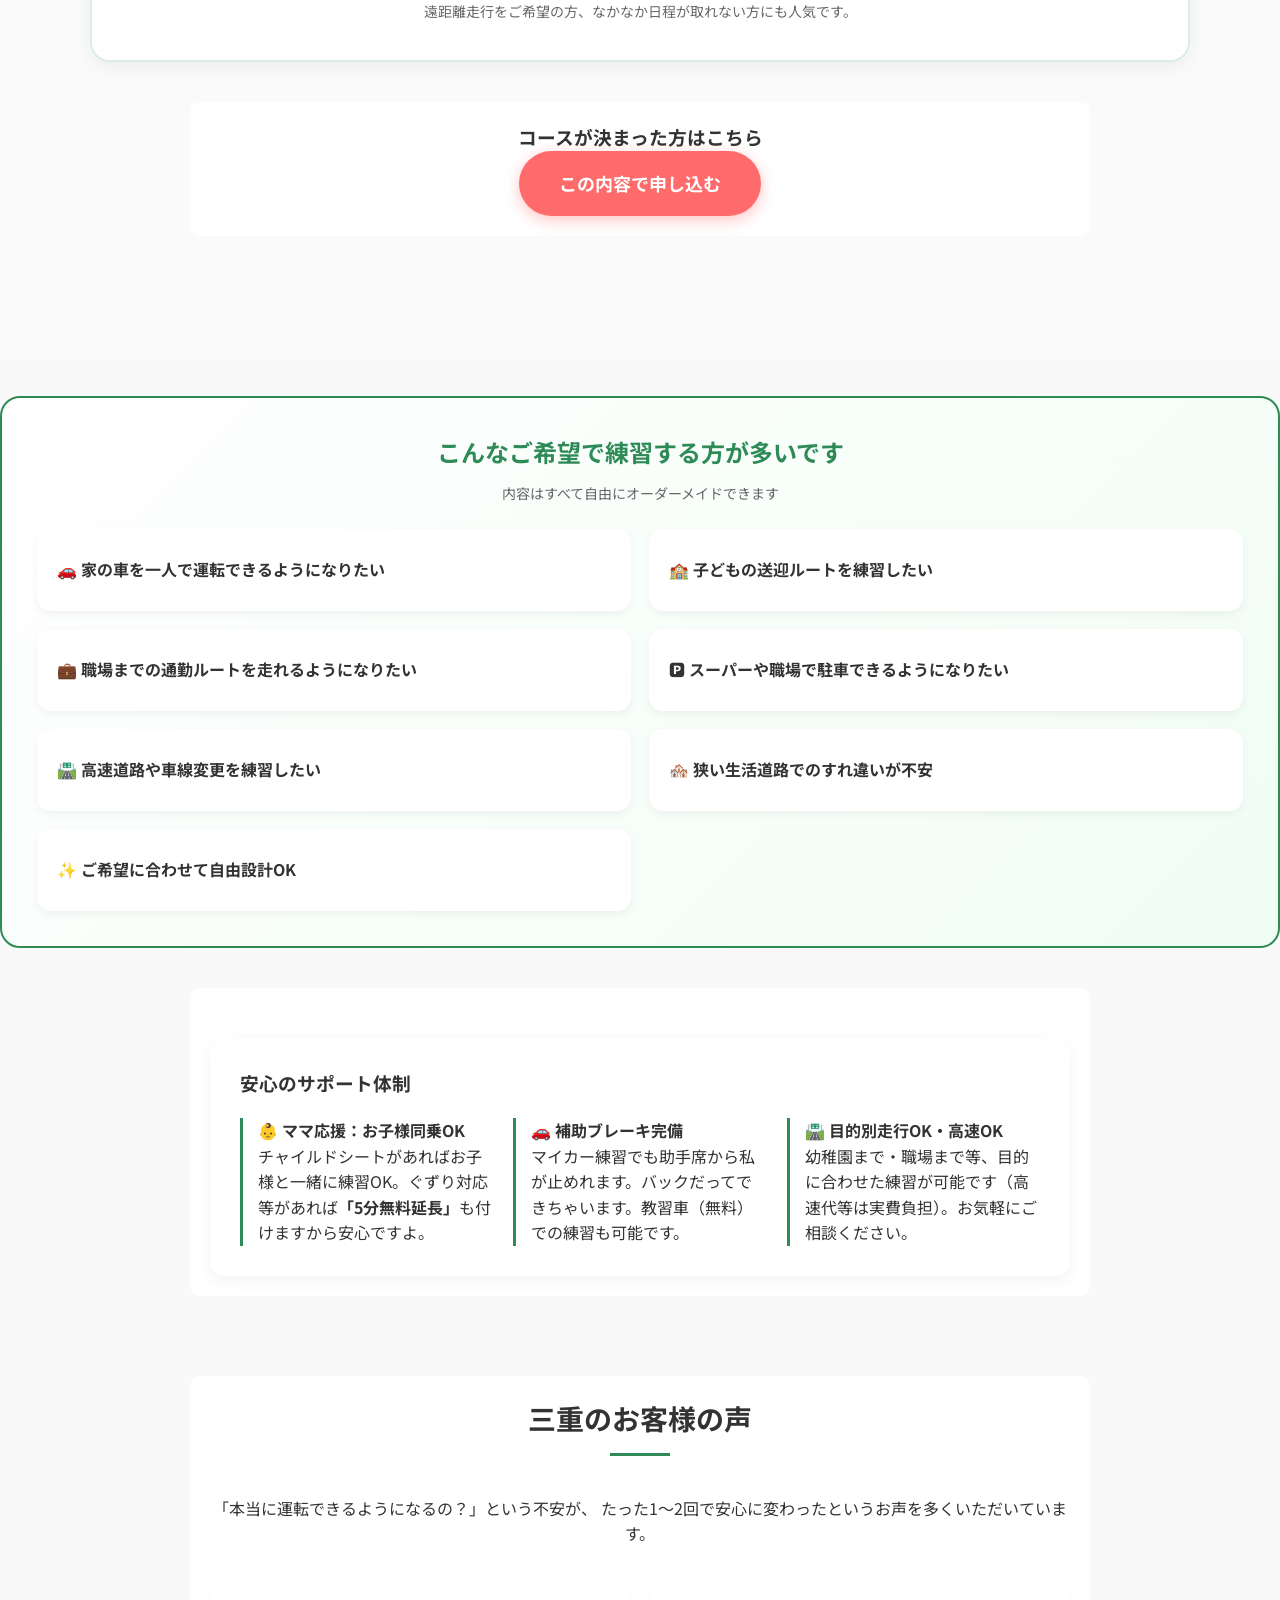
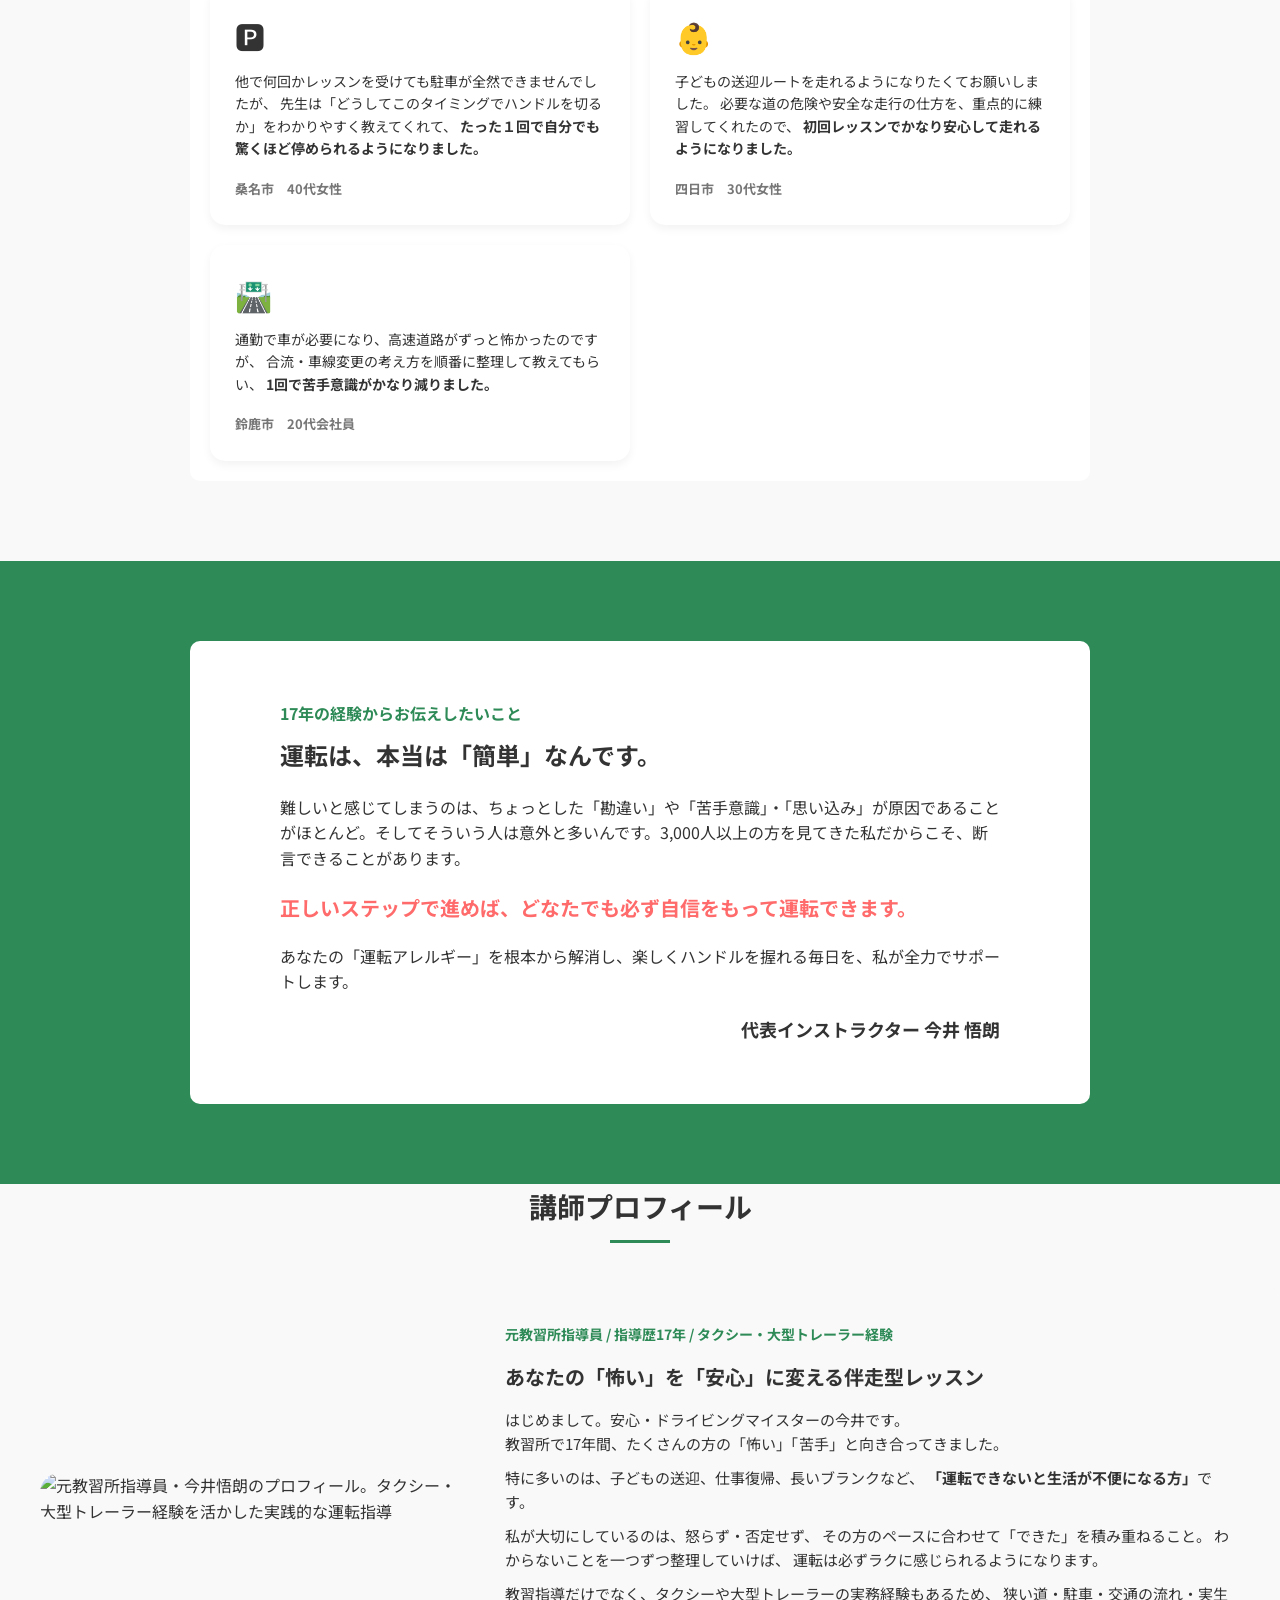
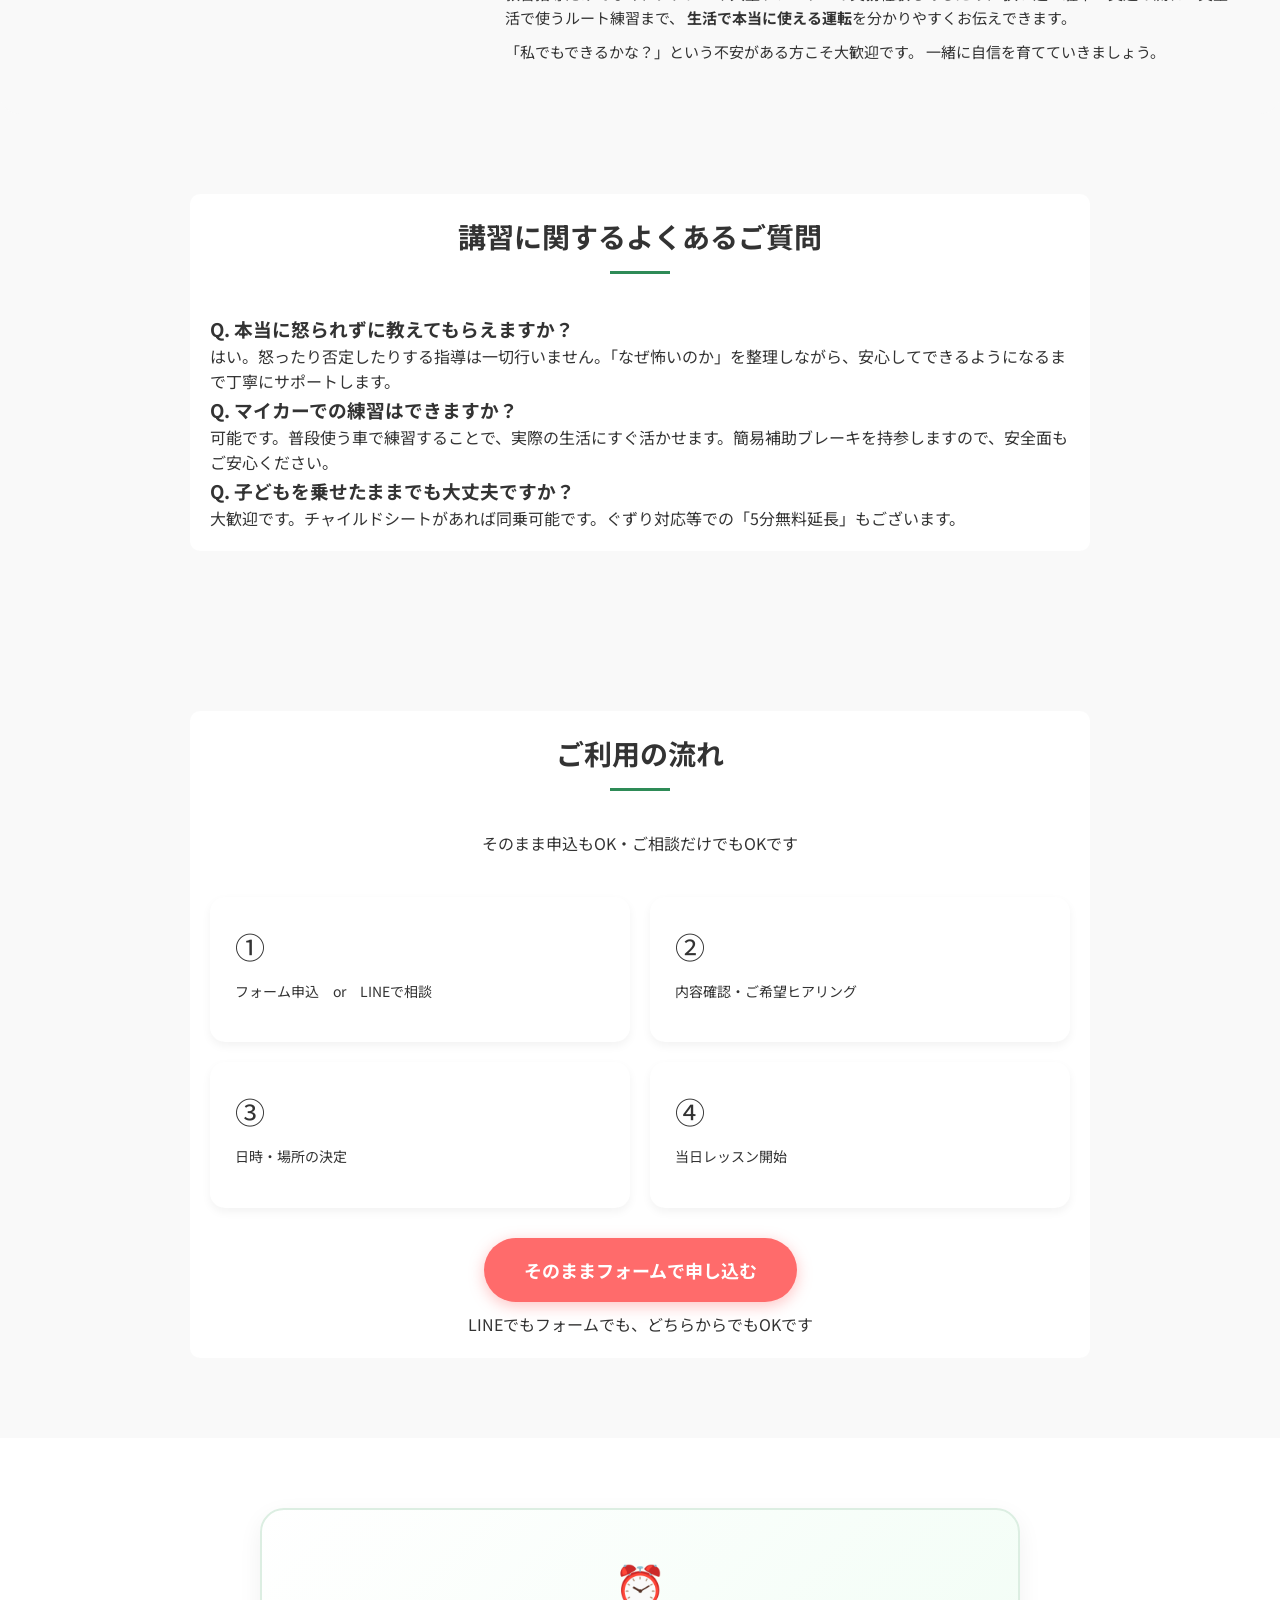
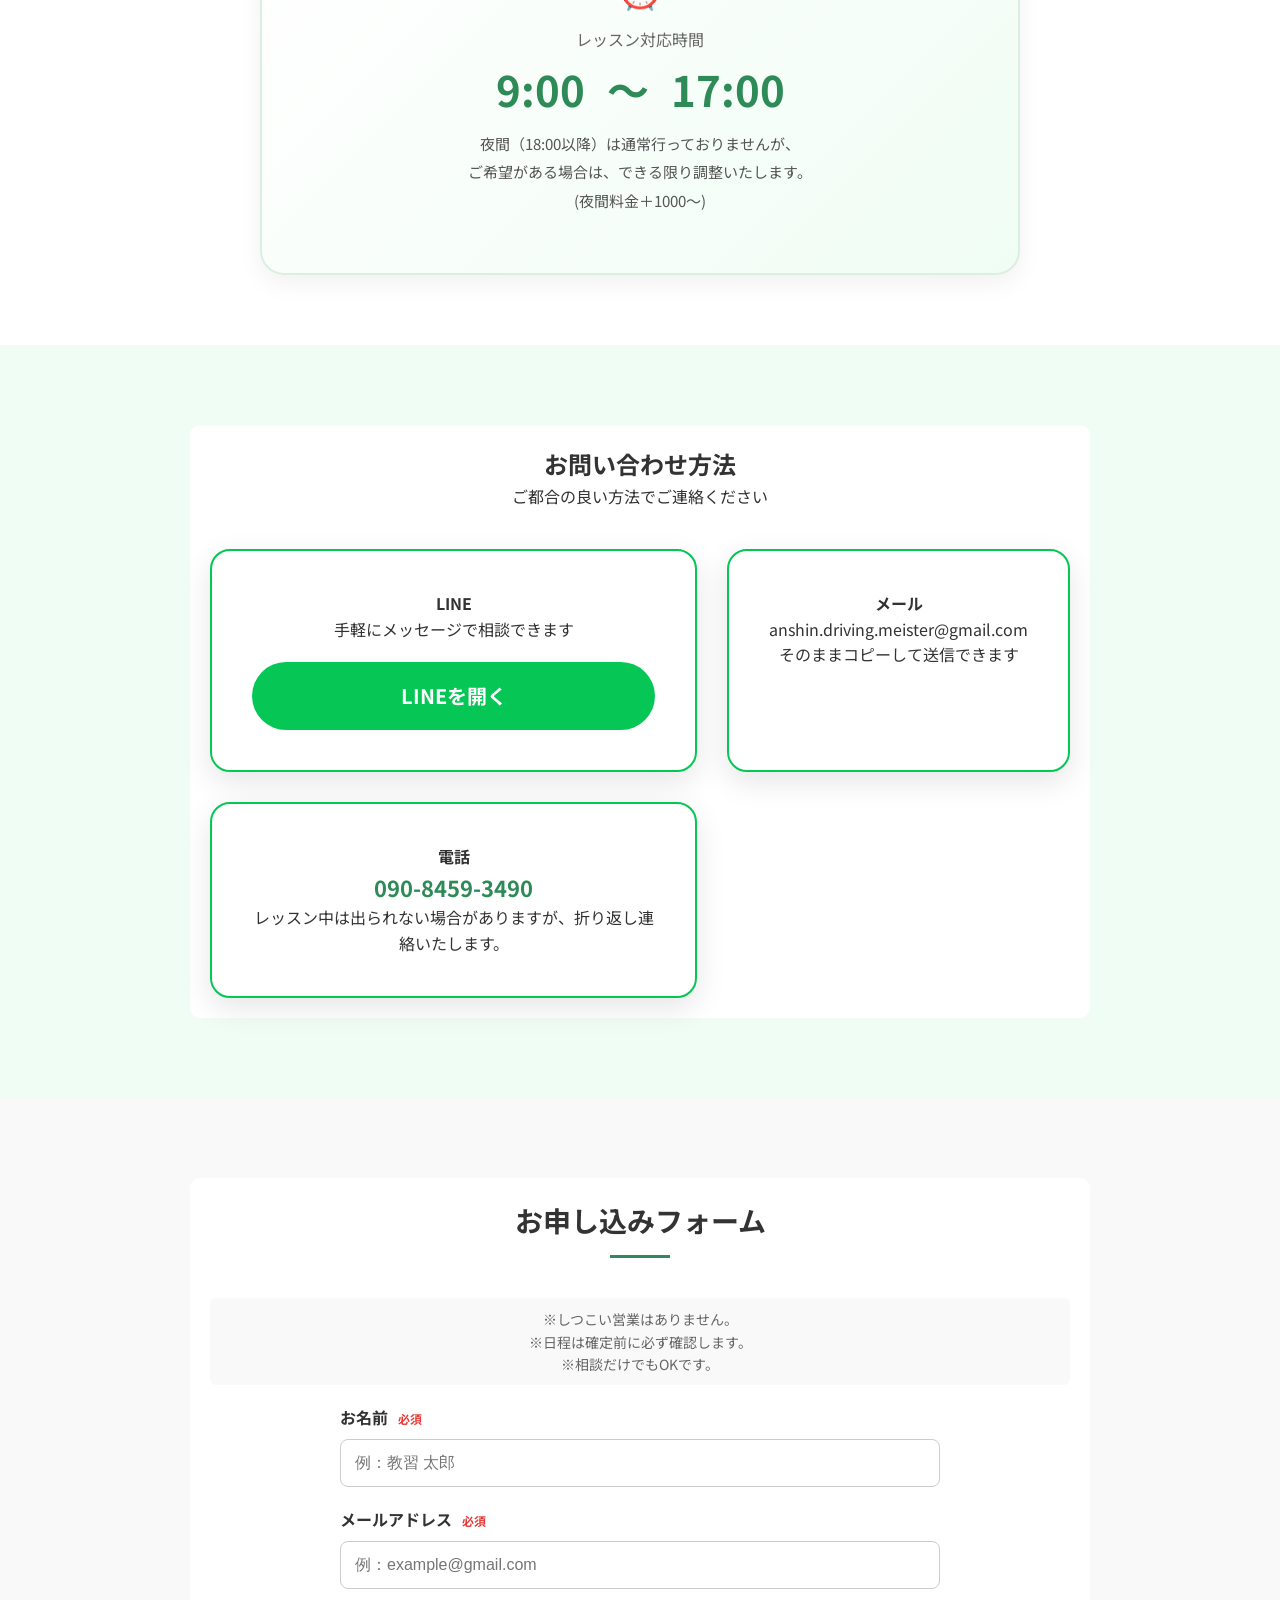
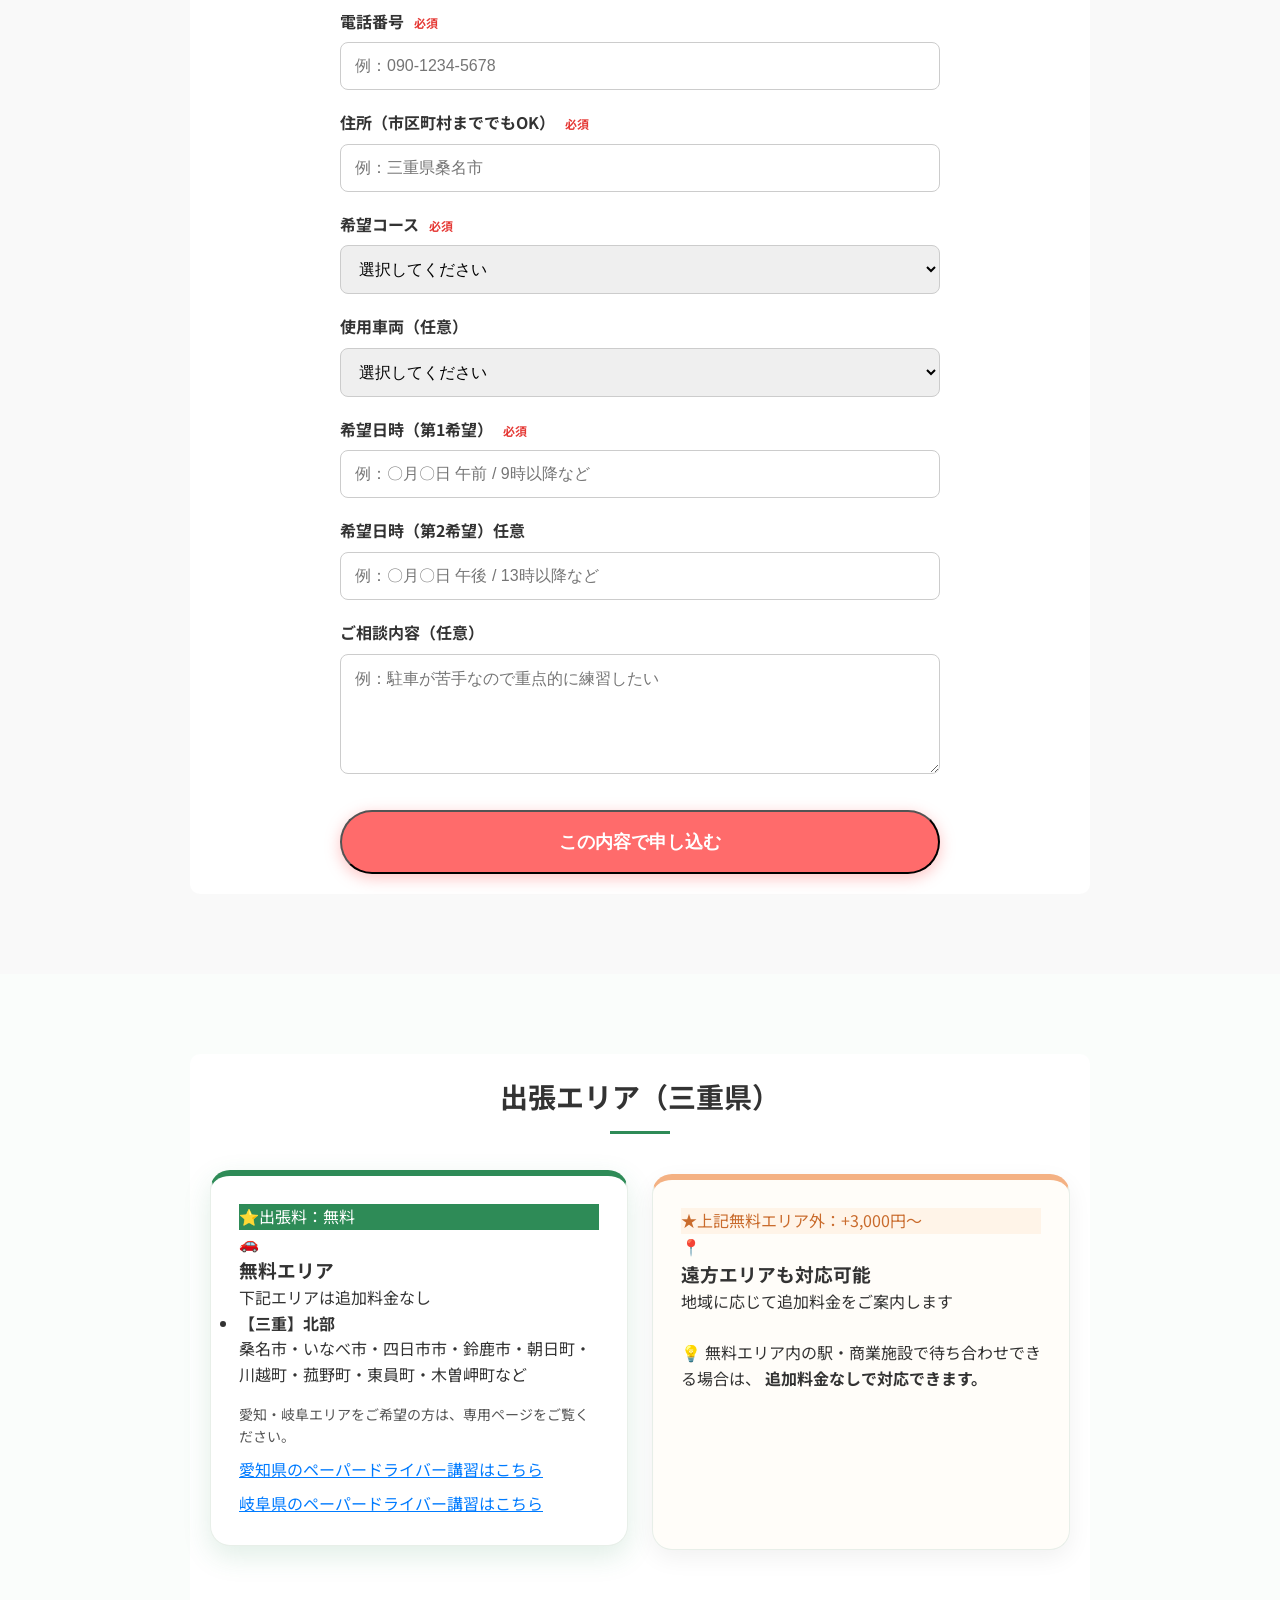
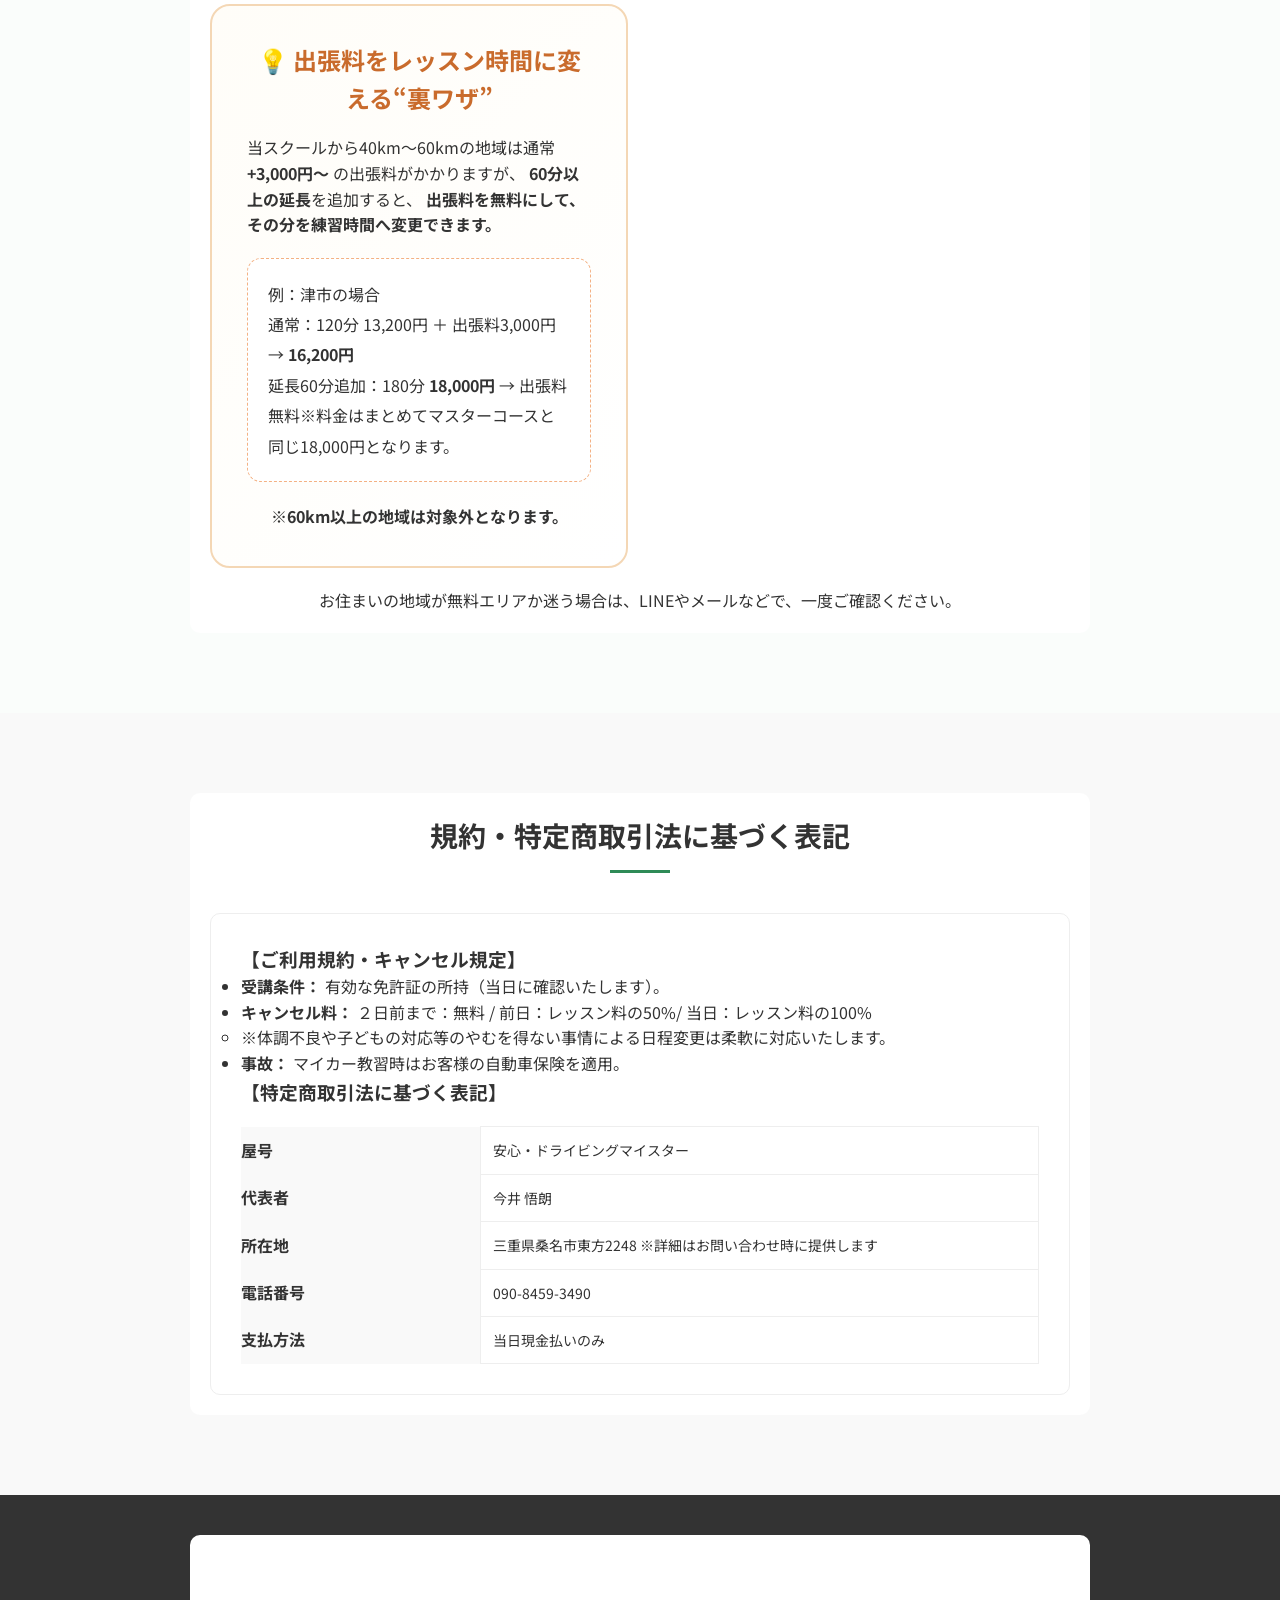
==== commit 707a0ce3: "Add files via upload" ====
--- a/index.html
+++ b/index.html
@@ -1,55 +1,62 @@
 <!DOCTYPE html>
+
 <html lang="ja">
 
 <head>
+
     <meta charset="UTF-8">
     <meta name="viewport" content="width=device-width, initial-scale=1.0">
-    <title>三重県のペーパードライバー講習｜四日市・桑名・鈴鹿対応｜安心ドライビングマイスター</title>
-
+    <title>三重県のペーパードライバー講習｜桑名・四日市・鈴鹿対応｜出張教習なら安心ドライビングマイスター</title>
     <meta name="description" content="三重県（桑名・四日市・鈴鹿など）で出張ペーパードライバー講習。指導歴17年・3,000人以上。駐車・車線変更・送迎・通勤など苦手克服をサポート。">
-
     <meta property="og:title" content="三重県のペーパードライバー講習｜安心ドライビングマイスター">
     <meta property="og:description" content="三重県で出張ペーパードライバー講習。元教習所指導員17年。駐車・車線変更・送迎など苦手克服をサポート。">
-    <meta property="og:image" content="https://paperdri.github.io/anshin-driving/img/ogp.jpg">
+    <meta property="og:image" content="https://anshin-driving.com/img/mie_v2.png">
+    <meta property="og:image:width" content="1200">
+    <meta property="og:image:height" content="630">
     <meta property="og:type" content="website">
     <meta name="google-site-verification" content="TGLKiVPbsa-axD_fPy3SpEioZP9sHDFIO67RhA-PBl0" />
-    <meta property="og:url" content="https://paperdri.github.io/anshin-driving/">
-    <link rel="canonical" href="https://paperdri.github.io/anshin-driving/">
+    <meta property="og:url" content="https://anshin-driving.com/">
+    <link rel="canonical" href="https://anshin-driving.com/">
     <link rel="stylesheet" href="style.css">
     <link rel="preconnect" href="https://fonts.googleapis.com">
     <link rel="preconnect" href="https://fonts.gstatic.com" crossorigin>
+    <link rel="icon" href="img/favicon.ico">
     <link href="https://fonts.googleapis.com/css2?family=Noto+Sans+JP:wght@400;700&display=swap" rel="stylesheet">
     <script type="application/ld+json">
+
     {
       "@context": "https://schema.org/",
       "@type": "Service",
       "serviceType": "ペーパードライバー講習",
       "provider": {
-        "@type": "LocalBusiness",
-        "name": "安心・ドライビングマイスター",
-        "address": {
-          "@type": "PostalAddress",
-          "addressLocality": "桑名市",
-          "addressRegion": "三重県"
-        }
+  "@type": "LocalBusiness",
+  "name": "安心・ドライビングマイスター",
+  "telephone": "090-8459-3490",
+  "url": "https://anshin-driving.com/",
+  "address": {
+    "@type": "PostalAddress",
+    "addressLocality": "桑名市",
+    "addressRegion": "三重県"
+  }
+},
+      "areaServed": {
+        "@type": "AdministrativeArea",
+        "name": "三重県"
       },
-      "areaServed": {
-  "@type": "State",
-  "name": "三重県"
-},
-
       "offers": {
         "@type": "Offer",
-        "price": "15400",
+        "price": "14300",
         "priceCurrency": "JPY"
       }
     }
     </script>
+
 </head>
 
 <body>
 
     <header>
+
         <div class="container">
             <div class="header-layout">
                 <div class="logo-area center">
@@ -58,700 +65,1207 @@
                         安心・ドライビングマイスター
                     </div>
                 </div>
-
                 <nav class="main-nav area-only-nav">
-                    <a href="index.html" class="area-tab active" title="三重県でペーパードライバー講習を受ける">三重</a>
+
+                    <a href="/" class="area-tab active" title="三重県でペーパードライバー講習を受ける">三重</a>
+
                     <a href="aichi.html" class="area-tab" title="愛知県でペーパードライバー講習を受ける">愛知</a>
+
                     <a href="gifu.html" class="area-tab" title="岐阜県でペーパードライバー講習を受ける">岐阜</a>
+
                 </nav>
             </div>
         </div>
+
     </header>
 
     <section class="hero-new">
-        <div class="container hero-container">
-            <div class="hero-content">
-                <p class="hero-sub-area">三重県でペーパードライバー講習をお探しの方へ</p>
+        <div class="hero-image-area">
+
+            <div class="hero-photo-wrap">
+                <img src="img/mie_v2.png" alt="三重県でペーパードライバー講習を行う安心ドライビングマイスター代表 今井悟朗" class="hero-img-free">
                 <h1 class="hero-main-title">
-                    <span class="keep-all">「怖い」を「自信」に</span>
-                    <span class="keep-all"><span class="highlight">「不安」を「安心」に</span></span>
+                    桑名・四日市・鈴鹿・木曽崎町対応
                 </h1>
-
-                <div class="hero-description-wrap">
-                    <p class="hero-target">
-                        ペーパードライバー・免許取りたて・初心運転者・ブランクのある方専門
-                    </p>
-                    <p class="hero-text-main">
-                        「仕事で急に車が必要になった」「家族の送迎をしたい」「一人で運転するのが怖い」<br class="pc-only">
-                        指導員歴17年のプロが、<strong>論理的で分かりやすいコツ</strong>を伝授。<br class="pc-only">
-                        無理のない「練習手順」で「楽しく」上達をサポートします。
-                    </p>
-                </div>
-
-                <div class="trust-numbers">
-                    <span>👥 累計指導 3,000名以上</span>
-                    <span>🎓 指導歴 17年</span>
-                    <span>🚕 タクシー・大型経験</span>
-                </div>
-
-                <div class="hero-btns">
-                    <div class="hero-quick-nav">
-                        <a href="#price">💰 料金</a>
-                        <a href="#features">🚗 サービス内容</a>
-                        <a href="#voice">💬 お客様の声</a>
-                        <a href="#area">📍 出張エリア</a>
-
-                    </div>
-                    <a href="https://lin.ee/PbCxjHP" class="btn hero-btn-main">
-                        まずはLINEで悩みを相談してみる
-                    </a>
-                    <p style="margin-top:20px;">
-                        「相談したら申し込まないといけないのかな…」
-                        そんな心配はいりません。ご相談だけでも大歓迎です。
-                    </p>
-                
-                </div>
-            </div>
-            <div class="hero-image-area">
-                <div class="hero-photo-wrap">
-                    <img src="img/koushi.png" alt="ペーパードライバー講習講師の今井悟朗。三重・愛知・岐阜で17年の指導実績" class="hero-img-free">
-                    <div class="instructor-badge">
-                        <span class="badge-title">指導員歴</span>
-                        <span class="badge-year">17年</span>
-                    </div>
-                </div>
+            </div>
+
+        </div>
+
+        <div class="hero-btns">
+
+            <div class="hero-quick-nav">
+
+                <a href="#price">💰 料金</a>
+                <a href="#beginner">🔰 初心者デビュー</a>
+                <a href="#voice">💬 お客様の声</a>
+                <a href="#area">📍 出張エリア</a>
+                <a href="#form">📝 申込</a>
+                <a href="https://lin.ee/PbCxjHP" class="btn hero-btn-main">
+                    💬 LINEで相談 or 申込
+                </a>
+
             </div>
         </div>
     </section>
 
     <section class="section worry-section">
         <div class="container center">
+
             <h2 class="section-title">こんなお悩みありませんか？</h2>
+
             <div class="area-list">
+
                 <div class="area-group">✔ 子どもの送迎で車が必要になった</div>
                 <div class="area-group">✔ 就職で運転が必要になった</div>
                 <div class="area-group">✔ 駐車や車線変更だけ苦手</div>
                 <div class="area-group">✔ 高速道路だけ集中的に練習したい</div>
-                <div class="area-group">✔ 免許取り立てで実際運転できるか不安だ</div>
-                <div class="area-group">✔ 高校卒業後・就職前に一人で乗れるようにしたい</div>
-            </div>
-            <p class="voice-bottom-message">その不安、17年の指導経験で「できる」に変えていきます。</p>
-        </div>
-    </section>
-    <section class="section beginner-section">
+                <div class="area-group">✔ 免許取り立てで実際運転できるか不安</div>
+                <div class="area-group">✔ 就職前に一人で乗れるようにしたい</div>
+
+            </div>
+
+            <p class="voice-bottom-message">⭐その不安、17年の指導経験で「できる」に変えていきます。</p>
+
+        </div>
+    </section>
+
+    <section class="section center">
+        <div class="container center">
+
+            <h2>🚗 運転相談室</h2>
+            <p>気になる悩みをクリックしてください</p>
+
+            <div class="consult-grid">
+
+                <a href="/consult.html#three" class="consult-card">
+                    <h3>🚗 3つの感覚</h3>
+                    <p>「感覚」＝「不正確」</p>
+                </a>
+                <a href="/consult.html#space" class="consult-card">
+                    <h3>📏 車両感覚</h3>
+                    <p>幅・距離・位置の不安</p>
+                </a>
+                <a href="/consult.html#fear" class="consult-card">
+                    <h3>😰 運転が怖い</h3>
+                    <p>何から始めればいいか</p>
+                </a>
+                <a href="/consult.html#parking" class="consult-card">
+                    <h3>🅿️ 駐車が苦手</h3>
+                    <p>バック駐車はなぜ難しい？</p>
+                </a>
+                <a href="/consult.html#lane" class="consult-card">
+                    <h3>↔ 車線変更</h3>
+                    <p>怖さの正体</p>
+                </a>
+                <a href="/consult.html#merge" class="consult-card">
+                    <h3>🛣 合流・高速</h3>
+                    <p>流れに入る考え方</p>
+                </a>
+                <a href="/consult.html#handle" class="consult-card">
+                    <h3>✋ ハンドル操作</h3>
+                    <p>ぎこちなさ改善</p>
+                </a>
+
+            </div>
+        </div>
+    </section>
+
+    <section class="section center">
+        <h2>🚗 運転相談室はこちら</h2>
+        <p>運転の不安をテーマ別に解決できます</p>
+
+        <a href="/consult.html" class="btn hero-btn-main">
+            相談室を見る
+        </a>
+    </section>
+
+    <section class="section beginner-section" id="beginner">
         <div class="container">
+
             <div class="beginner-box">
-                <h3>🎓 免許取りたての「家の車デビュー」にも対応</h3>
+
+                <h3>🎓 免許取りたての「初心者マークデビュー」にも対応</h3>
+
                 <p>
                     教習車では運転できても、
                     <strong>自宅の車・家の駐車場・近所の細い道はまったく別物</strong>です。
                 </p>
                 <p>
-                    はじめて自分の家の車を運転する時こそ、一番不安になりやすいポイント。
-                    親御さんに横に乗ってもらう前に、プロが助手席でしっかりサポートします。
+                    免許を取ったその日がペーパードライバーの始まりです。せっかく取った免許で、自信をもって運転できるために、プロがしっかりサポートします。
                 </p>
                 <p>
-                    ご自宅の車で、よく使う道・学校やバイト先までのルート・駐車場まで、
+                    ご自宅から、よく使う道・学校やバイト先までのルート・駐車場まで、
                     <strong>初心運転者の実生活デビューを安全にサポート</strong>します。
                 </p>
-            </div>
-        </div>
-    </section>
+
+            </div>
+        </div>
+    </section>
+
     <section class="section container" id="features">
         <div class="feature-row">
             <div class="feature-item">
+
                 <span class="feature-icon">🔍</span>
+
                 <h4>教える力 × 実務経験</h4>
+
                 <p>
                     教習指導17年に加え、タクシー・大型トレーラーの実務経験を活かし、
                     市街地・狭い道・駐車・車線変更まで実践的に指導。
-                    「目からウロコの運転理論」で「納得」があるから、身につきます。
-                </p>
-            </div>
+                    「目からウロコの運転指導」で「わからない」が「なるほど」に変わるから、楽しく上達できます。
+                </p>
+
+            </div>
+
             <div class="feature-item">
+
                 <span class="feature-icon">💡</span>
+
                 <h4>論理的なステップ</h4>
-                <p>17年の経験から導き出した独自のカリキュラム。無理・無駄な練習はせず、できることから一段ずつ積み上げるので上達が早いです。</p>
-            </div>
+
+                <p>17年の経験から導き出した独自のカリキュラム。運転のノウハウを言語化してレッスンします。無理・無駄な練習はせず、できることから一段ずつ積み上げるので上達が早いです。</p>
+
+            </div>
+
             <div class="feature-item">
+
                 <span class="feature-icon">🤝</span>
+
                 <h4>柔軟な対応力</h4>
+
                 <p>お子様同乗OKなママ向け配慮から、仕事での利用や高速、車庫入れ特訓まで、一人ひとりの「やりたいこと」「困っていること」に幅広く対応します。</p>
+
             </div>
         </div>
     </section>
 
     <section class="section price-bg center" id="price">
+        <div class="single-price">
+            <div class="price-card recommended">
+
+                <span class="price-tag tag-pink">① 基本安心コース</span>
+
+                <p class="price-name"><strong>120分 13,200円（税込）</strong></p>
+
+                <p>※延長は30分からOK</p><br>
+
+                <strong>「運転が怖い」「何から始めればいいかわからない」方。</strong>
+
+                <p class="price-detail">
+
+                    座席の合わせ方から始まり、車両感覚・速度調整を身につけながら、
+                    直進・右左折・後退など
+                    <strong>車の基本操作を中心に練習</strong>します。<br>
+                    はじめはとても緊張しますが、大丈夫！徐々に思い出して、楽しく運転できるようになります！<br>
+
+                </p>
+
+                <p class="price-recommend">
+                    「初心運転者」「ブランクが長い」方に最適です。
+                </p>
+
+            </div>
+
+            <div class="price-card recommended">
+                <span class="price-tag tag-green">② 応用実践コース</span>
+
+                <p class="price-name"><strong>120分 13,200円（税込）</strong></p>
+
+                <p>※延長は30分からOK</p><br>
+
+                <strong>ある程度運転経験がある方・次のステップに進みたい方。</strong>
+
+                <p class="price-detail">
+                    基本走行を復習しつつ、狭い道路・交通量の多い道路など、
+                    <strong>実際の道路環境での走行練習</strong>を行います。<br><br>
+
+                    ※オーダーメイドコース内容を取り入れて練習できます。
+
+                </p>
+
+                <p class="price-recommend">
+                    過去に1年以上運転経験がある方・免許取り立ての方におすすめ
+                </p>
+
+            </div>
+
+            <div class="price-card recommended popular">
+                <span class="price-tag tag-pink">③ １８０分まとめてマスターコース</span>
+
+                <p class="price-name"><strong>180分 18,000円（税込）</strong></p>
+
+                <p>※延長は30分からOK</p><br>
+
+                <strong>スケジュールがなかなか取れない方。</strong>
+
+                <p class="price-detail">
+                    基本安心コースと、応用実践コースを、
+                    <strong>凝縮して短時間で</strong>練習します。<br>
+
+                    ※オーダーメイドコース内容を取り入れて練習できます。
+
+                </p>
+
+                <p class="price-recommend">
+                    「一日でもはやく運転を身につけたい」方におすすめ
+                </p>
+
+            </div>
+
+            <div class="price-card recommended">
+                <span class="price-tag tag-green">④ オーダーメイドコース</span>
+
+                <p class="price-name"><strong>120分 13,200円（税込）</strong></p>
+                <p>※延長は30分からOK</p><br>
+                <strong>練習内容を自由にカスタマイズ！</strong>
+                <p class="price-detail">
+                    よく使う道・送迎ルートや職場など、目的地を決めたり、高速、駐車、車線変更など、苦手な項目だけを重点的に練習できます。※高速料金は別途必要です。<br><br>
+                    <strong>内容を自由にカスタマイズできる実践コース</strong>です。<br><br>
+                </p>
+                <p class="price-recommend">
+                    「必要な運転を効率よく練習したい」方におすすめ
+                </p>
+            </div>
+
+            <div class="price-card recommended">
+
+                <span class="price-tag tag-pink">⑤ 練習コースデビュー安心プラン</span>
+
+                <p class="price-name"><strong>110分 18,000円（税込・コース使用料込）</strong></p>
+
+                <strong>まずは、落ち着いた環境でじっくり運転に慣れたい</strong>
+
+                <p class="price-detail">
+
+                    いきなり一般道路が不安な方のための、
+
+                    <strong>安全な練習コースでの基礎練習プラン</strong>です。※希望があれば、レッスン後半で一般道路も走行できます。<br><br>
+
+                    ※練習コースは名古屋市北区にあります。大曽根駅周辺が待ち合せに便利です。**「※三重県北部（桑名など）からでも、近鉄やJR一本でアクセスしやすい大曽根駅周辺での待ち合わせです！」**
+
+                </p>
+
+                <p class="price-recommend">
+                    「まずは車に慣れたい」「道路に出るのが怖い」方におすすめ
+                </p>
+
+            </div>
+
+            <div class="extension-box">
+
+                <h3 class="extension-title">⏰ もっとまとめて練習したい方へ｜30分延長OK</h3>
+
+                <p class="extension-lead">
+
+                    ワンレッスンで150分以上しっかり練習したい方は、
+
+                    <strong>30分ごと +3,000円</strong>で延長できます。<br>
+
+                    ※適時休憩はとります。
+
+                </p>
+
+                <div class="extension-grid">
+
+                    <div class="extension-item">
+
+                        <h4>30分追加</h4>
+
+                        <p><strong>150分レッスン</strong></p>
+
+                    </div>
+
+                    <div class="extension-item">
+
+                        <h4>60分追加</h4>
+
+                        <p><strong>180分レッスン</strong></p><br>
+                        ※料金はまとめてマスターコースと同じ18,000円となります。
+
+                    </div>
+
+                    <div class="extension-item">
+
+                        <h4>それ以上もOK</h4>
+
+                        <p><strong>遠距離・高速・長時間練習対応</strong></p>
+
+                    </div>
+
+                </div>
+
+
+
+                <p class="extension-note">
+
+                    当日でも予約状況に空きがあれば延長OKです。<br>
+
+                    遠距離走行をご希望の方、なかなか日程が取れない方にも人気です。
+
+                </p>
+
+            </div>
+
+        </div>
+
+        <div class="container center" style="margin:40px auto;">
+
+            <h3>コースが決まった方はこちら</h3>
+
+            <a href="#form" class="btn hero-btn-main">
+
+                この内容で申し込む
+
+            </a>
+
+        </div>
+
+    </section>
+
+
+
+    <section>
+
+        <div class="lesson-example-box">
+
+            <h3 class="lesson-example-title">こんなご希望で練習する方が多いです</h3>
+
+            <p class="lesson-example-sub">内容はすべて自由にオーダーメイドできます</p>
+
+
+
+            <div class="lesson-example-grid">
+
+                <div class="lesson-example-item">🚗 家の車を一人で運転できるようになりたい</div>
+
+                <div class="lesson-example-item">🏫 子どもの送迎ルートを練習したい</div>
+
+                <div class="lesson-example-item">💼 職場までの通勤ルートを走れるようになりたい</div>
+
+                <div class="lesson-example-item">🅿️ スーパーや職場で駐車できるようになりたい</div>
+
+                <div class="lesson-example-item">🛣️ 高速道路や車線変更を練習したい</div>
+
+                <div class="lesson-example-item">🏘️ 狭い生活道路でのすれ違いが不安</div>
+
+                <div class="lesson-example-item">✨ ご希望に合わせて自由設計OK</div>
+
+            </div>
+
+        </div>
+
+    </section>
+
+
+
+    <div class="container">
+
+        <div class="info-box">
+
+            <h3 class="info-title">安心のサポート体制</h3>
+
+            <div class="info-grid">
+
+                <div class="info-item mama-benefit">
+
+                    <h4>👶 ママ応援：お子様同乗OK</h4>
+
+                    <p>チャイルドシートがあればお子様と一緒に練習OK。ぐずり対応等があれば<strong>「5分無料延長」</strong>も付けますから安心ですよ。</p>
+
+                </div>
+
+                <div class="info-item">
+
+                    <h4>🚗 補助ブレーキ完備</h4>
+
+                    <p>マイカー練習でも助手席から私が止めれます。バックだってできちゃいます。教習車（無料）での練習も可能です。</p>
+
+                </div>
+
+                <div class="info-item">
+
+                    <h4>🛣️ 目的別走行OK・高速OK</h4>
+
+                    <p>幼稚園まで・職場まで等、目的に合わせた練習が可能です（高速代等は実費負担）。お気軽にご相談ください。</p>
+
+                </div>
+
+            </div>
+
+        </div>
+
+    </div>
+
+
+
+    <section class="section voice-section" id="voice">
+
         <div class="container">
-            <h2 class="section-title">料金・コース案内</h2>
-
-            <div class="price-first-view">
-                <p class="price-mini">すべてのコース共通</p>
-
-                <div class="price-main-visual">
-                    <span class="price-time-strong">130分</span>
-                    <span class="price-price-strong">14,400円</span>
-                </div>
-
-                <p class="price-value-copy">
-                    発進・右左折だけで終わらず、<strong>
-                        駐車・車線変更・実際によく使う道路まで、
-                        しっかり練習できる130分レッスンです。
-                    </strong><br><br>
-
-                    「今できるようになりたいこと」に合わせて、
-                    一人ひとりに合わせた内容で進めます。<br><br>
-
-                    ★高速道路練習も可能です（高速料金のみ実費）<br>
-                    ★延長30分 +3000円
-                </p>
-
-                <p class="price-reassure">
-                    はじめての方の多くが「かなり安心して運転できた」と実感されています。
-                </p>
-
-                <p class="price-reassure">
-                    ★追加料金は一切ありません（高速代・遠方出張料を除く）
-                </p>
-            </div>
-
-            <div class="single-price">
-
-                <!-- ① 基本 -->
-                <div class="price-card recommended">
-                    <span class="price-tag tag-pink">① 基本安心コース</span>
-
-                    <p class="price-detail">
-                        座席の合わせ方から始まり、
-                        車両感覚・速度調整を身につけながら、
-                        直進・右左折・後退など、
-                        <strong>車のコントロールを中心に練習</strong>します。<br><br>
-
-                        「運転が怖い」
-                        「何から始めればいいかわからない」
-                        という方におすすめの安心コースです。
+
+            <h2 class="section-title center">三重のお客様の声</h2>
+
+            <p class="voice-lead center">
+
+                「本当に運転できるようになるの？」という不安が、
+
+                たった1〜2回で安心に変わったというお声を多くいただいています。
+
+            </p>
+
+
+
+            <div class="voice-grid">
+
+                <div class="voice-card">
+
+                    <div class="voice-icon">🅿️</div>
+
+                    <p class="voice-text">
+
+                        他で何回かレッスンを受けても駐車が全然できませんでしたが、
+
+                        先生は「どうしてこのタイミングでハンドルを切るか」をわかりやすく教えてくれて、
+
+                        <strong>たった１回で自分でも驚くほど停められるようになりました。</strong>
+
                     </p>
-                </div>
-
-                <!-- ② 応用 -->
-                <div class="price-card recommended">
-                    <span class="price-tag tag-green">② 応用実践コース</span>
-
-                    <p class="price-detail">
-                        狭い道路・交通量の多い道路など、
-                        実際の道路環境での走行練習を行います。<br><br>
-
-                        車線変更を含め、
-                        実生活で必要になる様々な場面への対応を
-                        実践的に練習します。<br><br>
-
-                        ※基本安心コースの次のステップになります。<br>
-                        ブランクの少ない方、
-                        運転経験が1年以上ある方は、
-                        このコースから始めるのもおすすめです。
+
+                    <span class="voice-user">桑名市　40代女性</span>
+
+                </div>
+
+
+
+                <div class="voice-card">
+
+                    <div class="voice-icon">👶</div>
+
+                    <p class="voice-text">
+
+                        子どもの送迎ルートを走れるようになりたくてお願いしました。
+
+                        必要な道の危険や安全な走行の仕方を、重点的に練習してくれたので、
+
+                        <strong>初回レッスンでかなり安心して走れるようになりました。</strong>
+
                     </p>
-                </div>
-
-                <!-- ③ 2日間 -->
-                <div class="price-card recommended">
-                    <span class="price-tag tag-pink">③ 2日間しっかり習得コース</span>
-
-                    <p class="price-detail">
-                        1日目に「基本安心コース」、
-                        2日目に「応用実践コース」を行う、
-                        2日間集中コースです。<br><br>
-
-                        「基礎から実践までしっかり身につけたい」
-                        「一人で運転できる自信をつけたい」
-                        という方におすすめです。
+
+                    <span class="voice-user">四日市　30代女性</span>
+
+                </div>
+
+
+
+                <div class="voice-card">
+
+                    <div class="voice-icon">🛣️</div>
+
+                    <p class="voice-text">
+
+                        通勤で車が必要になり、高速道路がずっと怖かったのですが、
+
+                        合流・車線変更の考え方を順番に整理して教えてもらい、
+
+                        <strong>1回で苦手意識がかなり減りました。</strong>
+
                     </p>
-                </div>
-
-                <!-- ④ オーダーメイド -->
-                <div class="price-card recommended">
-                    <span class="price-tag tag-green">④ オーダーメイドコース</span>
-
-                    <p class="price-detail">
-                        送迎・職場・病院・買い物ルートなど、
-                        実際によく使う道を練習できます。<br><br>
-
-                        バック駐車・高速道路・車線変更・
-                        狭い道路など、
-                        苦手な内容だけを重点的に練習することも可能です。<br><br>
-
-                        内容を自由にオーダーメイドできる、
-                        人気の実践型コースです。
+
+                    <span class="voice-user">鈴鹿市　20代会社員</span>
+
+                </div>
+
+            </div>
+
+        </div>
+
+    </section>
+
+
+
+    <section class="message-section">
+
+        <div class="container">
+
+            <div class="message-card">
+
+                <span class="message-tag">17年の経験からお伝えしたいこと</span>
+
+                <h2 class="message-title">運転は、本当は「簡単」なんです。</h2>
+
+
+
+                <div class="message-content">
+
+                    <p>難しいと感じてしまうのは、ちょっとした「勘違い」や「苦手意識」・「思い込み」が原因であることがほとんど。そしてそういう人は意外と多いんです。3,000人以上の方を見てきた私だからこそ、断言できることがあります。
+
                     </p>
-                </div>
-
-                <!-- ⑤ 練習コース -->
-                <div class="price-card recommended">
-                    <span class="price-tag tag-pink">⑤ 練習コースデビュー安心プラン</span>
-
-                    <div class="price-name">
-                        120分 18,000円
+
+                    <p class="highlight-text">正しいステップで進めば、どなたでも<strong>必ず自信をもって運転できます。</strong></p>
+
+                    <p>あなたの「運転アレルギー」を根本から解消し、楽しくハンドルを握れる毎日を、私が全力でサポートします。</p>
+
+                </div>
+
+
+
+                <div class="message-signature">
+
+                    代表インストラクター 今井 悟朗
+
+                </div>
+
+            </div>
+
+        </div>
+
+    </section>
+
+
+
+    <h2 class="section-title center">講師プロフィール</h2>
+
+    <div class="profile-box">
+
+        <div class="profile-image">
+
+            <img src="img/koushi.jpg" alt="元教習所指導員・今井悟朗のプロフィール。タクシー・大型トレーラー経験を活かした実践的な運転指導"
+                class="profile-img-standard">
+
+        </div>
+
+
+
+        <div class="profile-content">
+
+            <p class="profile-sub">
+
+                元教習所指導員 / 指導歴17年 / タクシー・大型トレーラー経験
+
+            </p>
+
+
+
+            <h3 class="profile-name">あなたの「怖い」を「安心」に変える伴走型レッスン</h3>
+
+
+
+            <p class="profile-text">
+
+                はじめまして。安心・ドライビングマイスターの今井です。<br>
+
+                教習所で17年間、たくさんの方の「怖い」「苦手」と向き合ってきました。
+
+            </p>
+
+
+
+            <p class="profile-text">
+
+                特に多いのは、子どもの送迎、仕事復帰、長いブランクなど、
+
+                <strong>「運転できないと生活が不便になる方」</strong>です。
+
+            </p>
+
+
+
+            <p class="profile-text">
+
+                私が大切にしているのは、怒らず・否定せず、
+
+                その方のペースに合わせて「できた」を積み重ねること。
+
+                わからないことを一つずつ整理していけば、
+
+                運転は必ずラクに感じられるようになります。
+
+            </p>
+
+
+
+            <p class="profile-text">
+
+                教習指導だけでなく、タクシーや大型トレーラーの実務経験もあるため、
+
+                狭い道・駐車・交通の流れ・実生活で使うルート練習まで、
+
+                <strong>生活で本当に使える運転</strong>を分かりやすくお伝えできます。
+
+            </p>
+
+
+
+            <p class="profile-text">
+
+                「私でもできるかな？」という不安がある方こそ大歓迎です。
+
+                一緒に自信を育てていきましょう。
+
+            </p>
+
+        </div>
+
+    </div>
+
+
+
+    <section class="section faq-section" id="faq">
+
+        <div class="container">
+
+            <h2 class="section-title center">講習に関するよくあるご質問</h2>
+
+            <div class="faq-list">
+
+                <div class="faq-item">
+
+                    <h3 class="faq-question">Q. 本当に怒られずに教えてもらえますか？</h3>
+
+                    <p class="faq-answer">はい。怒ったり否定したりする指導は一切行いません。「なぜ怖いのか」を整理しながら、安心してできるようになるまで丁寧にサポートします。</p>
+
+                </div>
+
+                <div class="faq-item">
+
+                    <h3 class="faq-question">Q. マイカーでの練習はできますか？</h3>
+
+                    <p class="faq-answer">可能です。普段使う車で練習することで、実際の生活にすぐ活かせます。簡易補助ブレーキを持参しますので、安全面もご安心ください。</p>
+
+                </div>
+
+                <div class="faq-item">
+
+                    <h3 class="faq-question">Q. 子どもを乗せたままでも大丈夫ですか？</h3>
+
+                    <p class="faq-answer">大歓迎です。チャイルドシートがあれば同乗可能です。ぐずり対応等での「5分無料延長」もございます。</p>
+
+                </div>
+
+            </div>
+
+        </div>
+
+    </section>
+
+
+
+    <section class="section flow-section" id="flow">
+
+        <div class="container">
+
+            <h2 class="section-title center">ご利用の流れ</h2>
+
+            <p class="center">そのまま申込もOK・ご相談だけでもOKです</p>
+
+
+
+            <div class="voice-grid">
+
+                <div class="voice-card">
+
+                    <div class="voice-icon">①</div>
+
+                    <p class="voice-text">フォーム申込　or　LINEで相談</p>
+
+                </div>
+
+                <div class="voice-card">
+
+                    <div class="voice-icon">②</div>
+
+                    <p class="voice-text">内容確認・ご希望ヒアリング</p>
+
+                </div>
+
+                <div class="voice-card">
+
+                    <div class="voice-icon">③</div>
+
+                    <p class="voice-text">日時・場所の決定</p>
+
+                </div>
+
+                <div class="voice-card">
+
+                    <div class="voice-icon">④</div>
+
+                    <p class="voice-text">当日レッスン開始</p>
+
+                </div>
+
+            </div>
+
+
+
+            <div class="center" style="margin-top:30px;">
+
+                <a href="#form" class="btn hero-btn-main">
+
+                    そのままフォームで申し込む
+
+                </a>
+
+                <p style="margin-top:10px;">
+
+                    LINEでもフォームでも、どちらからでもOKです
+
+                </p>
+
+            </div>
+
+        </div>
+
+    </section>
+
+
+
+    <section class="section lesson-time-section">
+
+        <div class="container">
+
+            <div class="lesson-time-card">
+
+                <div class="lesson-time-icon">⏰</div>
+
+                <p class="lesson-time-label">レッスン対応時間</p>
+
+                <div class="lesson-time-hours">
+
+                    <span>9:00</span>
+
+                    <span class="wave">〜</span>
+
+                    <span>17:00</span>
+
+                </div>
+
+                <p class="lesson-time-note">
+
+                    夜間（18:00以降）は通常行っておりませんが、<br>
+
+                    ご希望がある場合は、できる限り調整いたします。<br>(夜間料金＋1000～)
+
+                </p>
+
+            </div>
+
+        </div>
+
+    </section>
+
+
+
+    <section class="cta-band">
+
+        <div class="container center">
+
+            <h2 class="cta-title">お問い合わせ方法</h2>
+
+            <p class="cta-sub">ご都合の良い方法でご連絡ください</p>
+
+
+
+            <div class="contact-options">
+
+                <div class="contact-box">
+
+                    <h4>LINE</h4>
+
+                    <p class="contact-desc">手軽にメッセージで相談できます</p>
+
+                    <a href="https://lin.ee/PbCxjHP" class="btn cta-line-btn">
+
+                        LINEを開く
+
+                    </a>
+
+                </div>
+
+                <div class="contact-box">
+
+                    <h4>メール</h4>
+
+                    <p class="email-addr">anshin.driving.meister@gmail.com</p>
+
+                    <p class="sub-note">そのままコピーして送信できます</p>
+
+                </div>
+
+                <div class="contact-box">
+
+                    <h4>電話</h4>
+
+                    <p class="phone-num">
+
+                        <a href="tel:09084593490" style="color: inherit; text-decoration: none;">
+
+                            090-8459-3490
+
+                        </a>
+
+                    </p>
+
+                    <p class="sub-note">レッスン中は出られない場合がありますが、折り返し連絡いたします。</p>
+
+                </div>
+
+            </div>
+
+        </div>
+
+    </section>
+
+
+
+    <section id="form" class="section">
+
+        <div class="container">
+
+            <h2 class="section-title center">お申し込みフォーム</h2>
+
+            <p class="form-safe-mini">
+
+                ※しつこい営業はありません。<br>
+
+                ※日程は確定前に必ず確認します。<br>
+
+                ※相談だけでもOKです。
+
+            </p>
+
+            <form action="https://formspree.io/f/xykvyvkv" method="POST">
+
+                <label>お名前 <span class="required">必須</span></label>
+
+                <input type="text" name="name" placeholder="例：教習 太郎" required>
+
+
+
+                <label>メールアドレス <span class="required">必須</span></label>
+
+                <input type="email" name="email" placeholder="例：example@gmail.com" required>
+
+
+
+                <label>電話番号 <span class="required">必須</span></label>
+
+                <input type="tel" name="phone" placeholder="例：090-1234-5678" required>
+
+
+
+                <label>住所（市区町村まででもOK） <span class="required">必須</span></label>
+
+                <input type="text" name="address" placeholder="例：三重県桑名市" required>
+
+
+
+                <label>希望コース <span class="required">必須</span></label>
+
+                <select name="course" required>
+
+                    <option value="">選択してください</option>
+
+                    <option>基本安心コース</option>
+
+                    <option>応用実践コース</option>
+
+                    <option>2日間コース</option>
+
+                    <option>オーダーメイド</option>
+
+                    <option>練習コースデビュー安心プラン</option>
+
+                </select>
+
+
+
+                <label>使用車両（任意）</label>
+
+                <select name="car">
+
+                    <option value="">選択してください</option>
+
+                    <option>マイカー（車種がわかれば記入）</option>
+
+                    <option>教習車（無料）</option>
+
+                </select>
+
+
+
+                <label>希望日時（第1希望） <span class="required">必須</span></label>
+
+                <input type="text" name="date1" placeholder="例：〇月〇日 午前 / 9時以降など" required>
+
+
+
+                <label>希望日時（第2希望）任意</label>
+
+                <input type="text" name="date2" placeholder="例：〇月〇日 午後 / 13時以降など">
+
+
+
+                <label>ご相談内容（任意）</label>
+
+                <textarea name="message" placeholder="例：駐車が苦手なので重点的に練習したい"></textarea>
+
+                <input type="hidden" name="_next" value="https://anshin-driving.com/thanks.html">
+
+                <button type="submit" class="btn hero-btn-main">
+
+                    この内容で申し込む
+
+                </button>
+
+            </form>
+
+        </div>
+
+    </section>
+
+
+
+    <section class="section area-section" id="area">
+
+        <div class="container">
+
+            <h2 class="section-title center">出張エリア（三重県）</h2>
+
+
+
+            <div class="area-flex-container">
+
+                <div class="area-card free-card">
+
+                    <div class="area-status">⭐出張料：無料</div>
+
+                    <div class="area-header">
+
+                        <span class="icon">🚗</span>
+
+                        <h3>無料エリア</h3>
+
+                        <p class="distance-limit">下記エリアは追加料金なし</p>
+
                     </div>
 
-                    <p class="price-detail">
-                        ※コース使用料込み<br><br>
-
-                        いきなり一般道路を走るのが不安な方向け。<br><br>
-
-                        まずは安全な練習コース内で、
-                        車幅感覚・右左折・速度調整・バック・
-                        ハンドル操作などを落ち着いて練習できます。<br><br>
-
-                        「まず車に慣れたい」
-                        「ブレーキだけでも怖い」
-                        そんな方に人気の安心プランです。
+                    <ul class="city-details full-list">
+
+                        <li><strong><span>【三重】北部</span></strong><br>
+
+                            桑名市・いなべ市・四日市市・鈴鹿市・朝日町・川越町・菰野町・東員町・木曽岬町など
+
+                        </li>
+
+                    </ul>
+
+                    <p style="margin-top:15px; font-size:14px; color:#555;">
+
+                        愛知・岐阜エリアをご希望の方は、専用ページをご覧ください。
+
                     </p>
-                </div>
-                <div class="extension-box">
-                    <h3 class="extension-title">⏰ もっとしっかり練習したい方へ｜30分延長OK</h3>
-                    <p class="extension-lead">
-                        ワンレッスンで170分以上しっかり練習したい方は、
-                        <strong>30分ごと +3,000円</strong>で延長できます。
+
+                    <div style="display:flex; flex-direction:column; gap:8px; margin-top:10px;">
+
+                        <a href="aichi.html" style="color:#007BFF; text-decoration:underline;">愛知県のペーパードライバー講習はこちら</a>
+
+                        <a href="gifu.html" style="color:#007BFF; text-decoration:underline;">岐阜県のペーパードライバー講習はこちら</a>
+
+                    </div>
+
+                </div>
+
+
+
+                <div class="area-card paid-card">
+
+                    <div class="area-status paid-status">★上記無料エリア外：+3,000円〜</div>
+
+                    <div class="area-header">
+
+                        <span class="icon">📍</span>
+
+                        <h3>遠方エリアも対応可能</h3>
+
+                        <p class="distance-limit">地域に応じて追加料金をご案内します</p>
+
+                    </div><br>
+
+
+
+                    <div class="area-tips">
+
+                        <p class="check-text">💡 無料エリア内の駅・商業施設で待ち合わせできる場合は、
+
+                            <strong>追加料金なしで対応できます。</strong>
+
+                        </p>
+
+                    </div>
+
+                </div>
+
+
+
+                <div class="travel-hack-box">
+
+                    <h3 class="travel-hack-title">💡 出張料をレッスン時間に変える“裏ワザ”</h3>
+
+                    <p>
+
+                        当スクールから40km～60kmの地域は通常 <strong>+3,000円〜</strong> の出張料がかかりますが、
+
+                        <strong>60分以上の延長</strong>を追加すると、
+
+                        <strong>出張料を無料にして、その分を練習時間へ変更できます。</strong>
+
                     </p>
 
-                    <div class="extension-grid">
-                        <div class="extension-item">
-                            <h4>30分追加</h4>
-                            <p><strong>160分レッスン</strong></p>
-                        </div>
-                        <div class="extension-item">
-                            <h4>60分追加</h4>
-                            <p><strong>190分レッスン</strong></p>
-                        </div>
-                        <div class="extension-item">
-                            <h4>それ以上もOK</h4>
-                            <p><strong>遠距離・高速・長時間練習対応</strong></p>
-                        </div>
+
+
+                    <div class="travel-example">
+
+                        <p>例：津市の場合</p>
+
+                        <p>通常：120分 13,200円 ＋ 出張料3,000円 → <strong>16,200円</strong></p>
+
+                        <p>延長60分追加：180分 <strong>18,000円</strong> → 出張料無料※料金はまとめてマスターコースと同じ18,000円となります。</p>
+
                     </div>
 
-                    <p class="extension-note">
-                        当日でも予約状況に空きがあれば追加OKです。<br>
-                        遠距離走行をご希望の方、なかなか日程が取れない方にも人気です。
+
+
+                    <p class="travel-bottom">
+
+                        <strong>※60km以上の地域は対象外となります。</strong>
+
                     </p>
-                </div>
-
-            </div>
-        </div>
-    </section>
-    <section>
-        <div class="lesson-example-box">
-            <h3 class="lesson-example-title">こんなご希望で練習する方が多いです</h3>
-            <p class="lesson-example-sub">内容はすべて自由にオーダーメイドできます</p>
-
-            <div class="lesson-example-grid">
-                <div class="lesson-example-item">🚗 家の車を一人で運転できるようになりたい</div>
-                <div class="lesson-example-item">🏫 子どもの送迎ルートを練習したい</div>
-                <div class="lesson-example-item">💼 職場までの通勤ルートを走れるようになりたい</div>
-                <div class="lesson-example-item">🅿️ スーパーや職場で駐車できるようになりたい</div>
-                <div class="lesson-example-item">🛣️ 高速道路や車線変更を練習したい</div>
-                <div class="lesson-example-item">🏘️ 狭い生活道路でのすれ違いが不安だ</div>
-                <div class="lesson-example-item">✨ ご希望に合わせて自由設計OK</div>
-            </div>
-        </div>
-
-    </section>
-
-    <div class="container">
-        <div class="info-box">
-            <h3 class="info-title">安心のサポート体制</h3>
-            <div class="info-grid">
-                <div class="info-item mama-benefit">
-                    <h4>👶 ママ応援：お子様同乗OK</h4>
-                    <p>チャイルドシートがあればお子様と一緒に練習OK。ぐずり対応等があれば<strong>「5分無料延長」</strong>も付けますから安心ですよ。</p>
-                </div>
-                <div class="info-item">
-                    <h4>🚗 補助ブレーキ完備</h4>
-                    <p>マイカー練習でも助手席から私が止めれます。バックだってできちゃいます。教習車（無料）での練習も可能です。</p>
-                </div>
-                <div class="info-item">
-                    <h4>🛣️ 目的別走行OK・高速OK</h4>
-                    <p>幼稚園まで・職場まで等、目的に合わせた練習が可能です（高速代等は実費負担）。お気軽にご相談ください。</p>
-                </div>
-            </div>
-        </div>
-    </div>
-
-    <section class="section voice-section" id="voice">
+
+                </div>
+
+            </div>
+
+
+
+            <p class="center" style="margin-top:20px;">
+
+                お住まいの地域が無料エリアか迷う場合は、LINEやメールなどで、一度ご確認ください。
+
+            </p>
+
+        </div>
+
+    </section>
+
+
+
+    <section class="section policy-section" id="policy">
+
         <div class="container">
-            <h2 class="section-title center">三重のお客様の声</h2>
-            <p class="voice-lead center">
-                「本当に運転できるようになるの？」という不安が、
-                たった1〜2回で安心に変わったというお声を多くいただいています。
-            </p>
-
-            <div class="voice-grid">
-                <div class="voice-card">
-                    <div class="voice-icon">🅿️</div>
-                    <p class="voice-text">
-                        他で何回かレッスンを受けても駐車が全然できませんでしたが、
-                        先生は「どのタイミングでハンドルを切るか」を理論的に教えてくれて、
-                        <strong>たった2回で自分でも驚くほど停められるようになりました。</strong>
-                    </p>
-                    <span class="voice-user">桑名市　40代女性</span>
-                </div>
-
-                <div class="voice-card">
-                    <div class="voice-icon">👶</div>
-                    <p class="voice-text">
-                        子どもの送迎ルートを走れるようになりたくてお願いしました。
-                        必要な道だけを重点的に練習してくれたので、
-                        <strong>初回140分でかなり安心して走れるようになりました。</strong>
-                    </p>
-                    <span class="voice-user">四日市　30代女性</span>
-                </div>
-
-                <div class="voice-card">
-                    <div class="voice-icon">🛣️</div>
-                    <p class="voice-text">
-                        通勤で車が必要になり、高速道路がずっと怖かったのですが、
-                        合流・車線変更の考え方を順番に整理して教えてもらい、
-                        <strong>1回で苦手意識がかなり減りました。</strong>
-                    </p>
-                    <span class="voice-user">鈴鹿市　20代会社員</span>
-                </div>
-            </div>
-        </div>
-    </section>
-
-    <section class="message-section">
-        <div class="container">
-            <div class="message-card">
-                <span class="message-tag">17年の経験からお伝えしたいこと</span>
-                <h2 class="message-title">運転は、本当は「簡単」なんです。</h2>
-
-                <div class="message-content">
-                    <p>難しいと感じてしまうのは、ちょっとした「勘違い」や「苦手意識」・「思い込み」が原因であることがほとんど。そしてそういう人は意外と多いんです。3,000人以上の方を見てきた私だからこそ、断言できることがあります。
-                    </p>
-                    <p class="highlight-text">正しいステップで進めば、どなたでも<strong>必ず自信をもって運転できます。</strong></p>
-                    <p>あなたの「運転アレルギー」を根本から解消し、楽しくハンドルを握れる毎日を、私が全力でサポートします。</p>
-                </div>
-
-                <div class="message-signature">
-                    代表インストラクター 今井 悟朗
-                </div>
-            </div>
-        </div>
-    </section>
-
-    <section class="message-section meister-message-section">
-        <div class="container">
-            <div class="message-card">
-                <span class="message-tag">どうして運転は「怖い」？「心配」？</span>
-                <h2 class="message-title">運転はわからないことだらけ！</h2>
-
-                <div class="message-content">
-                    <p>
-                        <strong>・「ハンドル操作」真っすぐがわからん！</strong>
-                    </p>
-                    <p>
-                        <strong>・左折小回りがとにかく怖い</strong>
-                    </p>
-                    <p>
-                        <strong>・車両感覚って何？</strong>
-                    </p>
-                    <p>
-                        <strong>・車線変更ってレベル高すぎ！</strong>
-                    </p>
-                    <p>
-                        <strong>・黄色信号で行っていいかどうかわからない　　etc…</strong><br><br>
-                    </p>
-
-                    <p>
-                        <strong>「わからない」を「なるほど！」</strong>
-                        に変えれば、<strong>「すっきり」</strong>自信が持てます！
-                        問題は<strong>「怖い」と「心配」だけ</strong>
-                    </p>
-
-                    <p class="highlight-text">
-                        ただ優しいだけではなく、納得を与えることができます。<br>
-                        ドライビングマイスター（運転上達の職人）にお任せください。
-                    </p>
-                </div>
-            </div>
-        </div>
-    </section>
-    <h2 class="section-title center">講師プロフィール</h2>
-    <div class="profile-box">
-        <div class="profile-image">
-            <img src="img/koushi.png" alt="元教習所指導員・今井悟朗のプロフィール。タクシー・大型トレーラー経験を活かした実践的な運転指導"
-                class="profile-img-standard">
-        </div>
-
-        <div class="profile-content">
-            <p class="profile-sub">
-                元教習所指導員 / 指導歴17年 / タクシー・大型トレーラー経験
-            </p>
-
-            <h3 class="profile-name">あなたの「怖い」を「安心」に変える伴走型レッスン</h3>
-
-            <p class="profile-text">
-                はじめまして。安心・ドライビングマイスターの今井です。<br>
-                教習所で17年間、たくさんの方の「怖い」「苦手」と向き合ってきました。
-            </p>
-
-            <p class="profile-text">
-                特に多いのは、子どもの送迎、仕事復帰、長いブランクなど、
-                <strong>「運転できないと生活が不便になる方」</strong>です。
-            </p>
-
-            <p class="profile-text">
-                私が大切にしているのは、怒らず・否定せず、
-                その方のペースに合わせて「できた」を積み重ねること。
-                わからないことを一つずつ整理していけば、
-                運転は必ずラクに感じられるようになります。
-            </p>
-
-            <p class="profile-text">
-                教習指導だけでなく、タクシーや大型トレーラーの実務経験もあるため、
-                狭い道・駐車・交通の流れ・実生活で使うルート練習まで、
-                <strong>生活で本当に使える運転</strong>を分かりやすくお伝えできます。
-            </p>
-
-            <p class="profile-text">
-                「私でもできるかな？」という不安がある方こそ大歓迎です。
-                一緒に自信を育てていきましょう。
-            </p>
-        </div>
-    </div>
-
-    <section class="section faq-section" id="faq">
-        <div class="container">
-            <h2 class="section-title center">講習に関するよくあるご質問</h2>
-            <div class="faq-list">
-                <div class="faq-item">
-                    <h3 class="faq-question">Q. 本当に怒られずに教えてもらえますか？</h3>
-                    <p class="faq-answer">はい。怒ったり否定したりする指導は一切行いません。「なぜ怖いのか」を整理しながら、安心してできるようになるまで丁寧にサポートします。</p>
-                </div>
-                <div class="faq-item">
-                    <h3 class="faq-question">Q. マイカーでの練習はできますか？</h3>
-                    <p class="faq-answer">可能です。普段使う車で練習することで、実際の生活にすぐ活かせます。簡易補助ブレーキを持参しますので、安全面もご安心ください。</p>
-                </div>
-                <div class="faq-item">
-                    <h3 class="faq-question">Q. 子どもを乗せたままでも大丈夫ですか？</h3>
-                    <p class="faq-answer">大歓迎です。チャイルドシートがあれば同乗可能です。ぐずり対応等での「5分無料延長」もございます。</p>
-                </div>
-            </div>
-        </div>
-    </section>
-
-    <section class="section flow-section" id="flow">
-        <div class="container">
-            <h2 class="section-title center">ご利用の流れ</h2>
-            <div class="voice-grid">
-                <div class="voice-card">
-                    <div class="voice-icon">①</div>
-                    <p class="voice-text">LINEで無料相談</p>
-                </div>
-                <div class="voice-card">
-                    <div class="voice-icon">②</div>
-                    <p class="voice-text">お悩み・ご希望をヒアリング</p>
-                </div>
-                <div class="voice-card">
-                    <div class="voice-icon">③</div>
-                    <p class="voice-text">日時・待ち合わせ場所を決定（自宅や駅等）</p>
-                </div>
-                <div class="voice-card">
-                    <div class="voice-icon">④</div>
-                    <p class="voice-text">当日レッスン開始</p>
-                </div>
-            </div>
-        </div>
-    </section>
-    <section class="section lesson-time-section">
-        <div class="container">
-            <div class="lesson-time-card">
-                <div class="lesson-time-icon">⏰</div>
-                <p class="lesson-time-label">レッスン対応時間</p>
-                <div class="lesson-time-hours">
-                    <span>9:00</span>
-                    <span class="wave">〜</span>
-                    <span>17:00</span>
-                </div>
-
-                <p class="lesson-time-note">
-                    夜間（18:00以降）は通常行っておりませんが、<br>
-                    お仕事帰りなどご希望がある場合は、できる限り調整いたします。(夜間料金＋1000～）)
-                </p>
-
-                <p class="lesson-time-line">
-                    💬 LINEで「夜も可能ですか？」と送るだけでOK！
-                </p>
-            </div>
-        </div>
-    </section>
-
-    <section class="cta-band">
+
+            <h2 class="section-title center">規約・特定商取引法に基づく表記</h2>
+
+            <div class="policy-box">
+
+                <h3>【ご利用規約・キャンセル規定】</h3>
+
+                <ul class="policy-list">
+
+                    <li><strong>受講条件：</strong> 有効な免許証の所持（当日に確認いたします）。</li>
+
+                    <li><strong>キャンセル料：</strong> ２日前まで：無料 / 前日：レッスン料の50%/ 当日：レッスン料の100%
+
+                        <ul>
+
+                            <li>※体調不良や子どもの対応等のやむを得ない事情による日程変更は柔軟に対応いたします。</li>
+
+                        </ul>
+
+                    </li>
+
+                    <li><strong>事故：</strong> マイカー教習時はお客様の自動車保険を適用。</li>
+
+                </ul>
+
+
+
+                <h3 class="mt-40">【特定商取引法に基づく表記】</h3>
+
+                <table class="legal-table">
+
+                    <tr>
+
+                        <th>屋号</th>
+
+                        <td>安心・ドライビングマイスター</td>
+
+                    </tr>
+
+                    <tr>
+
+                        <th>代表者</th>
+
+                        <td>今井 悟朗</td>
+
+                    </tr>
+
+                    <tr>
+
+                        <th>所在地</th>
+
+                        <td>三重県桑名市東方2248 ※詳細はお問い合わせ時に提供します</td>
+
+                    </tr>
+
+                    <tr>
+
+                        <th>電話番号</th>
+
+                        <td>090-8459-3490</td>
+
+                    </tr>
+
+                    <tr>
+
+                        <th>支払方法</th>
+
+                        <td>当日現金払いのみ</td>
+
+                    </tr>
+
+                </table>
+
+            </div>
+
+        </div>
+
+    </section>
+
+
+
+    <footer>
+
         <div class="container center">
-            <p class="cta-sub">「私でも運転できるかな？」そんな不安こそ、お気軽にご相談ください</p>
-            <h2 class="cta-title">お問い合わせ方法</h2>
-            <p class="cta-urgency">
-                ご希望日時はお早めに。
-            </p>
-            <div class="contact-options">
-                <div class="contact-box line-main">
-                    <span class="contact-tag">おすすめ・最速</span>
-                    <h4>LINEで無料相談</h4>
-                    <p class="contact-desc">24時間受付。一番早くお返事できます。</p>
-                    <a href="https://lin.ee/PbCxjHP" class="btn cta-line-btn">LINEで「私でも大丈夫？」と相談する</a>
-                    <div class="line-example">
-                        <p>LINE追加後は、以下を送るだけでOKです。</p>
-                        <p><strong>「ペーパードライバー講習を希望」</strong></p>
-                    </div>
-                </div>
-
-                <div class="contact-box-sub">
-                    <div class="sub-item">
-                        <h5>【お電話】</h5>
-                        <p class="phone-num">090-8459-3490</p>
-                        <p class="sub-note">※レッスン中はお電話に出られません。留守電を残していただければ折り返します。</p>
-                    </div>
-                    <div class="sub-item">
-                        <h5>【メール】</h5>
-                        <p class="email-addr">anshin.driving.meister@gmail.com</p>
-                        <p class="sub-note">※返信まで2〜3日お時間をいただく場合がございます。</p>
-                    </div>
-                </div>
-            </div>
-
-            <p class="cta-note">
-                ※一人で運営しているため、レッスン中や移動中はお返事が遅れることがございます。何卒ご了承ください。<br><strong>お急ぎの方は、履歴の残るLINEが最も確実です。</strong></p>
-        </div>
-    </section>
-
-    <section class="section area-section" id="area">
-        <div class="container">
-            <h2 class="section-title center">出張エリア（三重県）</h2>
-
-            <div class="area-flex-container">
-                <!-- 無料エリア -->
-                <div class="area-card free-card">
-                    <div class="area-status">⭐出張料：無料</div>
-                    <div class="area-header">
-                        <span class="icon">🚗</span>
-                        <h3>無料エリア</h3>
-                        <p class="distance-limit">下記エリアは追加料金なし</p>
-                    </div>
-                    <ul class="city-details full-list">
-                        <li><strong><span>【三重】北部</span></strong><br>
-                            桑名市・いなべ市・四日市市・鈴鹿市・朝日町・川越町・菰野町・東員町・木曽岬町など
-                        </li>
-                        <p>
-                            愛知・岐阜エリアをご希望の方は、専用ページをご覧ください。
-                        </p>
-                        <a href="aichi.html">愛知の方はこちら</a>
-                        <a href="gifu.html">岐阜の方はこちら</a>
-
-                    </ul>
-                </div>
-                <!-- 遠方エリア -->
-                <div class="area-card paid-card">
-                    <div class="area-status paid-status">★上記無料エリア外：+3,000円〜</div>
-                    <div class="area-header">
-                        <span class="icon">📍</span>
-                        <h3>遠方エリアも対応可能</h3>
-                        <p class="distance-limit">地域に応じて追加料金をご案内します</p>
-                    </div>
-
-                    <div class="area-tips">
-                        <p class="check-text">💡 待ち合わせで追加料金なしになる場合もあります</p>
-                        <p>
-                            無料エリア内の駅・商業施設で待ち合わせできる場合は、
-                            <strong>追加料金なしで対応できます。</strong>
-                        </p>
-                    </div>
-                </div>
-                <div class="travel-hack-box">
-                    <h3 class="travel-hack-title">💡 出張料をレッスン時間に変える“裏ワザ”</h3>
-                    <p>
-                        桑名市から40km～60kmの地域は通常 <strong>+3,000円〜</strong> の出張料がかかりますが、
-                        <strong>100分以上の延長</strong>を追加すると、
-                        <strong>出張料を無料にして、その分を練習時間へ変更できます。</strong>
-                    </p>
-
-                    <div class="travel-example">
-                        <p>例：津市の場合</p>
-                        <p>通常：130分 14,400円 ＋ 出張料3,000円 → <strong>17,400円</strong></p>
-                        <p>延長100分追加：230分 <strong>20,400円</strong> → 出張料無料</p>
-                    </div>
-
-                    <p class="travel-bottom">
-                        <strong>※60km以上の地域は対象外となります。</strong>
-                    </p>
-
-                </div>
-            </div>
-
-            <div class="area-check-box">
-                <p class="check-title">「私の家は無料エリアかな？」</p>
-                <p class="check-desc">
-                    お住まいの地域が無料エリアか迷う場合は、<br class="pc-only">
-                    LINEで「〇〇市だけど無料？」と送っていただければすぐにお答えします。
-                </p>
-                <a href="https://lin.ee/PbCxjHP" class="area-line-btn">LINEで無料エリアを確認する</a>
-            </div>
-        </div>
-    </section>
-
-    <section class="section policy-section" id="policy">
-        <div class="container">
-            <h2 class="section-title center">規約・特定商取引法に基づく表記</h2>
-            <div class="policy-box">
-                <h3>【ご利用規約・キャンセル規定】</h3>
-                <ul class="policy-list">
-                    <li><strong>受講条件：</strong> 有効な免許証の所持（当日に確認いたします）。</li>
-                    <li><strong>キャンセル料：</strong> ２日前まで：無料 / 前日：レッスン料の50%/ 当日：レッスン料の100%
-                        <ul>
-                            <li>※体調不良や子どもの対応等のやむを得ない事情による日程変更は柔軟に対応いたします。</li>
-                        </ul>
-                    </li>
-                    <li><strong>事故・違反：</strong> マイカー教習時はお客様の自動車保険を優先適用。教習中の違反はお客様の法的責任となります。</li>
-                </ul>
-
-                <h3 class="mt-40">【特定商取引法に基づく表記】</h3>
-                <table class="legal-table">
-                    <tr>
-                        <th>屋号</th>
-                        <td>安心・ドライビングマイスター</td>
-                    </tr>
-                    <tr>
-                        <th>代表者</th>
-                        <td>今井 悟朗</td>
-                    </tr>
-                    <tr>
-                        <th>所在地</th>
-                        <td>三重県桑名市東方2248 ※詳細はお問い合わせ時に提供します</td>
-                    </tr>
-                    <tr>
-                        <th>電話番号</th>
-                        <td>090-8459-3490</td>
-                    </tr>
-                    <tr>
-                        <th>支払方法</th>
-                        <td>当日現金払いのみ</td>
-                    </tr>
-                </table>
-            </div>
-        </div>
-    </section>
-
-    <div class="floating-line">
-        <a href="https://lin.ee/PbCxjHP" class="line-btn">LINEで相談して不安をなくす</a>
-    </div>
-
-    <footer>
-        <div class="container center">
+
             <p>安心・ドライビングマイスター</p>
+
             <div class="footer-links">
+
                 <a href="#policy">利用規約</a> ｜ <a href="#policy">特定商取引法表記</a>
-            </div>
+
+            </div>
+
             <p class="copyright">&copy; 2026 安心・ドライビングマイスター</p>
-        </div>
+
+        </div>
+
     </footer>
+
     <a href="#" class="back-to-top-fixed">↑</a>
+
 </body>
 
+
+
 </html>
--- a/style.css
+++ b/style.css
@@ -20,14 +20,17 @@
     font-family: 'Noto Sans JP', sans-serif;
     line-height: 1.6;
     color: var(--text-color);
-    background-color: #fff;
+    background-color:#f9f9f9;
     -webkit-font-smoothing: antialiased;
 }
 
 .container {
-    max-width: 1100px;
+    max-width: 900px;
     margin: 0 auto;
-    padding: 0 20px;
+    padding: 20px;
+    text-align: left;
+    background: #fff;
+    border-radius: 10px;
 }
 
 .center {
@@ -44,57 +47,6 @@
 }
 
 /* --- ヘッダー --- */
-header {
-    padding: 15px 0;
-    background: #fff;
-    border-bottom: 1px solid var(--border-color);
-    position: sticky;
-    top: 0;
-    z-index: 1000;
-}
-
-.header-layout {
-    display: flex;
-    justify-content: space-between;
-    align-items: center;
-}
-
-.logo-sub {
-    font-size: 0.9rem;
-    /* 少し小さくしてメインを引き立てる */
-    color: #555;
-    display: block;
-    margin-bottom: 2px;
-}
-
-/* ロゴエリア全体の調整 */
-.logo-area {
-    text-align: center;
-    padding: 10px 0;
-}
-
-.logo-main {
-    font-size: 1.8rem;
-    /* 文字の大きさ（元のサイズよりアップ） */
-    font-weight: 700;
-    /* 太字にする */
-    color: #1a5e8a;
-    /* 信頼感のある濃い青色（お好みで変えてください） */
-    letter-spacing: 0.05em;
-    /* 文字の間隔を少し広げて高級感を出す */
-    line-height: 1.2;
-    display: inline-block;
-}
-
-.main-nav a {
-    text-decoration: none;
-    color: var(--text-color);
-    margin-left: 20px;
-    font-size: 14px;
-    font-weight: bold;
-}
-
-/* ===== ヘッダー地域タブ完成版 ===== */
 header {
     padding: 14px 0;
     background: rgba(255, 255, 255, 0.96);
@@ -109,6 +61,43 @@
     display: flex;
     justify-content: space-between;
     align-items: center;
+}
+
+.logo-sub {
+    font-size: 0.9rem;
+    color: #555;
+    display: block;
+    margin-bottom: 2px;
+}
+
+/* ロゴエリア全体の調整 */
+.logo-area {
+    text-align: center;
+    padding: 10px 0;
+}
+
+.logo-main {
+    font-size: 1.8rem;
+    font-weight: 700;
+    color: #1a5e8a;
+    letter-spacing: 0.05em;
+
+    line-height: 1.2;
+    display: inline-block;
+}
+
+.main-nav a {
+    text-decoration: none;
+    color: var(--text-color);
+    margin-left: 20px;
+    font-size: 14px;
+    font-weight: bold;
+}
+
+.header-layout {
+    display: flex;
+    justify-content: space-between;
+    align-items: center;
     gap: 20px;
 }
 
@@ -154,12 +143,6 @@
     color: var(--main-color);
 }
 
-.area-tab.active {
-    background: var(--main-color);
-    color: #fff;
-    border-color: var(--main-color);
-}
-
 .nav-btn-line {
     background: #06C755;
     color: #fff !important;
@@ -186,10 +169,9 @@
 }
 
 .hero-main-title {
-    font-size: 44px;
-    line-height: 1.4;
-    margin-bottom: 20px;
-    overflow-wrap: break-word;
+    font-size: 28px;
+    line-height: 1.5;
+    padding: 0 16px;
 }
 
 .keep-all {
@@ -231,7 +213,7 @@
     border: 1px solid var(--main-color);
     padding: 5px 10px;
     font-size: 13px;
-    border-radius: 50px;
+    border-radius: 8px;
     color: var(--main-color);
 }
 
@@ -255,9 +237,20 @@
     position: relative;
 }
 
+.hero-image-area {
+    display: flex;
+    justify-content: center;
+    /* 横方向の中央揃え */
+    align-items: center;
+    /* 縦方向の中央揃え（必要に応じて） */
+    width: 100%;
+    /* 横幅いっぱいに広げる */
+}
+
 .hero-img-free {
     border-radius: 20px;
     box-shadow: 0 10px 30px rgba(0, 0, 0, 0.1);
+
 }
 
 .instructor-badge {
@@ -277,12 +270,45 @@
     border: 4px solid #fff;
 }
 
+.consult-grid {
+    display: grid;
+    grid-template-columns: 1fr;
+    gap: 12px;
+    max-width: 600px;
+    margin: 0 auto;
+}
+
+.consult-card {
+    display: block;
+    padding: 16px;
+    border-radius: 12px;
+    background: #f7f9fc;
+    text-decoration: none;
+    color: #333;
+    border: 1px solid #ddd;
+    transition: 0.2s;
+}
+
+.consult-card:hover {
+    transform: translateY(-2px);
+    background: #eef6ff;
+    border-color: #bcd7ff;
+}
+
 /* --- お悩み・特徴 --- */
 .section-title {
     font-size: 28px;
     margin-bottom: 40px;
     position: relative;
     padding-bottom: 15px;
+}
+
+section:target {
+    background: #fff3cd;
+    transition: all 0.5s ease;
+    padding: 20px;
+    border-radius: 10px;
+    box-shadow: 0 0 0 3px rgba(255, 193, 7, 0.4);
 }
 
 .section-title::after {
@@ -311,7 +337,6 @@
 
 .feature-row {
     display: grid;
-
     gap: 30px;
 }
 
@@ -358,9 +383,10 @@
 
 .price-tag {
     display: inline-block;
-    font-size: 1.2rem;
+    font-size: 16px;
     font-weight: 700;
-    padding: 10px 20px;
+    padding: 12px 22px;
+    letter-spacing: 0.05em;
     border-radius: 999px;
 }
 
@@ -376,7 +402,9 @@
 
 .price-name {
     font-weight: bold;
-    font-size: 22px;
+    font-size: 26px;
+    margin: 18px 0 10px;
+    color: var(--main-color);
     text-align: center;
     margin-top: 10px;
 }
@@ -552,7 +580,112 @@
     text-align: center;
 }
 
+/* ===== フォーム ===== */
+.contact-form {
+    max-width: 600px;
+    margin: 0 auto;
+    text-align: left;
+}
+
+.contact-form label {
+    display: block;
+    margin-top: 20px;
+    font-weight: bold;
+}
+
+.contact-form textarea {
+    width: 100%;
+    padding: 14px;
+    margin-top: 6px;
+    border-radius: 8px;
+    border: 1px solid #ddd;
+    font-size: 14px;
+}
+
+.contact-form select:focus {
+    border-color: var(--main-color);
+    outline: none;
+}
+
+.form-btn {
+    margin-top: 30px;
+    width: 100%;
+    background: var(--accent-color);
+    color: #fff;
+    font-size: 18px;
+}
+
+/* ===== 申込フォーム専用 ===== */
+form {
+    max-width: 600px;
+    margin: 0 auto;
+}
+
+form label {
+    display: block;
+    margin-top: 20px;
+    font-weight: bold;
+}
+
+form input:focus,
+form select:focus,
+form textarea:focus {
+    border-color: #2e8b57;
+    outline: none;
+    box-shadow: 0 0 5px rgba(46, 139, 87, 0.3);
+}
+
+form input,
+form select {
+    width: 100%;
+    padding: 14px;
+    margin-top: 8px;
+    border: 1px solid #ccc;
+    border-radius: 8px;
+    font-size: 16px;
+    box-sizing: border-box;
+}
+
+form textarea {
+    width: 100%;
+    padding: 14px;
+    margin-top: 8px;
+    border: 1px solid #ccc;
+    border-radius: 8px;
+    font-size: 16px;
+    box-sizing: border-box;
+}
+
+form textarea {
+    min-height: 120px;
+    resize: vertical;
+}
+
+form button {
+    margin-top: 30px;
+    width: 100%;
+}
+
+.form-safe-mini {
+    font-size: 14px;
+    color: #666;
+    margin-bottom: 15px;
+    line-height: 1.6;
+    text-align: center;
+    background: #f9f9f9;
+    padding: 10px;
+    border-radius: 6px;
+}
+
+.required {
+    color: #e53935;
+    font-weight: bold;
+    margin-left: 6px;
+    font-size: 12px;
+}
+
 .cta-line-btn {
+
     background: #06C755;
     color: #fff;
     width: 100%;
@@ -673,7 +806,6 @@
     margin-top: 20px;
 }
 
-.legal-table th,
 .legal-table td {
     border: 1px solid #eee;
     padding: 12px;
@@ -739,16 +871,14 @@
 }
 
 .single-price .price-card {
-    width: 100%;
-    max-width: 100%;
-    margin: 0 auto;
-    padding: 50px;
+    transition: 0.3s;
+    border: 1px solid #e8efe9;
+    position: relative;
 }
 
 .single-price .price-card.recommended {
     transform: none;
 }
-
 
 .lesson-example-box {
     margin: 40px 0;
@@ -797,6 +927,7 @@
     line-height: 2.1;
     font-size: 18px;
     text-align: center;
+    margin-bottom: 70px;
 }
 
 /* マイスター → 講師プロフィールの余白 */
@@ -807,11 +938,6 @@
 
 .profile-section {
     padding-top: 110px;
-}
-
-/* マイスター文章の下にしっかり余白 */
-.meister-text {
-    margin-bottom: 70px;
 }
 
 .meister-message-section {
@@ -865,9 +991,10 @@
 
 .price-detail {
     margin-top: 20px;
-    line-height: 2;
+    line-height: 1.9;
     text-align: left;
-    font-size: 16px;
+    font-size: 15px;
+    color: #444;
 }
 
 
@@ -876,6 +1003,52 @@
     font-size: 15px;
     line-height: 1.9;
     color: #666;
+}
+
+.price-list {
+    margin-top: 18px;
+    padding-left: 0;
+    list-style: none;
+}
+
+.price-list li {
+    position: relative;
+    padding-left: 22px;
+    margin-bottom: 8px;
+    font-size: 14px;
+}
+
+
+/* おすすめ文をボックス化 */
+.price-recommend {
+    margin-top: 18px;
+    padding: 12px 16px;
+    background: #f0fdf4;
+    border-left: 4px solid var(--main-color);
+    font-size: 14px;
+    font-weight: bold;
+}
+
+.price-card.popular::before {
+    content: "人気No.1";
+    position: absolute;
+    top: -12px;
+    right: 20px;
+    background: var(--accent-color);
+    color: #fff;
+    font-size: 12px;
+    padding: 6px 12px;
+    border-radius: 999px;
+    font-weight: bold;
+    box-shadow: 0 4px 10px rgba(255, 107, 107, 0.4);
+    transform: scale(1.03);
+    z-index: 2;
+}
+
+/* ===== 迷ったらコレ導線 ===== */
+.price-card.recommended {
+    border: 2px solid var(--main-color);
+    background: linear-gradient(135deg, #ffffff 0%, #f0fdf4 100%);
 }
 
 /* ===== 人気練習パターン ===== */
@@ -925,8 +1098,6 @@
     color: var(--main-color);
     font-size: 18px;
 }
-
-
 
 .line-easy-note {
     margin-top: 12px;
@@ -1142,6 +1313,7 @@
     box-shadow: 0 8px 18px rgba(46, 139, 87, 0.35);
     transform: translateY(-1px);
 }
+
 /* ===== 延長レッスン ===== */
 .extension-box {
     margin-top: 40px;
@@ -1221,6 +1393,7 @@
     font-weight: bold;
     line-height: 1.8;
 }
+
 /* ===== 初心運転者向け ===== */
 .beginner-section {
     padding-top: 0;
@@ -1249,20 +1422,7 @@
     font-size: 16px;
 }
 
-@media (max-width: 768px) {
-    .beginner-box {
-        padding: 24px;
-    }
-
-    .beginner-box h3 {
-        font-size: 20px;
-        line-height: 1.6;
-    }
-
-    .beginner-box p {
-        font-size: 15px;
-    }
-}
+
 /* --- レスポンシブ (スマホ対応) --- */
 @media (max-width: 768px) {
     .pc-only {
@@ -1275,8 +1435,22 @@
     }
 
     .hero-main-title {
-        font-size: 32px;
+        font-size: 20px;
         line-height: 1.5;
+        padding: 0 20px;
+    }
+
+    .beginner-box {
+        padding: 24px;
+    }
+
+    .beginner-box h3 {
+        font-size: 20px;
+        line-height: 1.6;
+    }
+
+    .beginner-box p {
+        font-size: 15px;
     }
 
     .hero-main-title .keep-all {
@@ -1296,10 +1470,6 @@
         flex-wrap: wrap;
     }
 
-    .feature-row,
-    .price-grid,
-    .info-grid,
-
     .area-layout {
         grid-template-columns: 1fr;
     }
@@ -1364,7 +1534,10 @@
         margin: 40px auto 0;
     }
 
-
+    .single-price .price-card:hover {
+        transform: translateY(-6px);
+        box-shadow: 0 12px 30px rgba(0, 0, 0, 0.08);
+    }
 
     .price-detail {
         margin: 25px auto 0;
@@ -1579,17 +1752,29 @@
         font-size: 13px;
         min-width: auto;
     }
-        .extension-grid {
-            grid-template-columns: 1fr;
-        }
-    
-        .extension-box,
-        .travel-hack-box {
-            padding: 24px;
-        }
-    
-        .extension-title,
-        .travel-hack-title {
-            font-size: 20px;
-        }
+
+    .extension-grid {
+        grid-template-columns: 1fr;
+    }
+
+    .extension-box,
+    .travel-hack-box {
+        padding: 24px;
+    }
+
+    .extension-title,
+    .travel-hack-title {
+        font-size: 20px;
+    }
+
+}
+
+@media (max-width: 600px) {
+
+    form input,
+    form select,
+    form textarea {
+        font-size: 16px;
+        padding: 16px;
+    }
 }
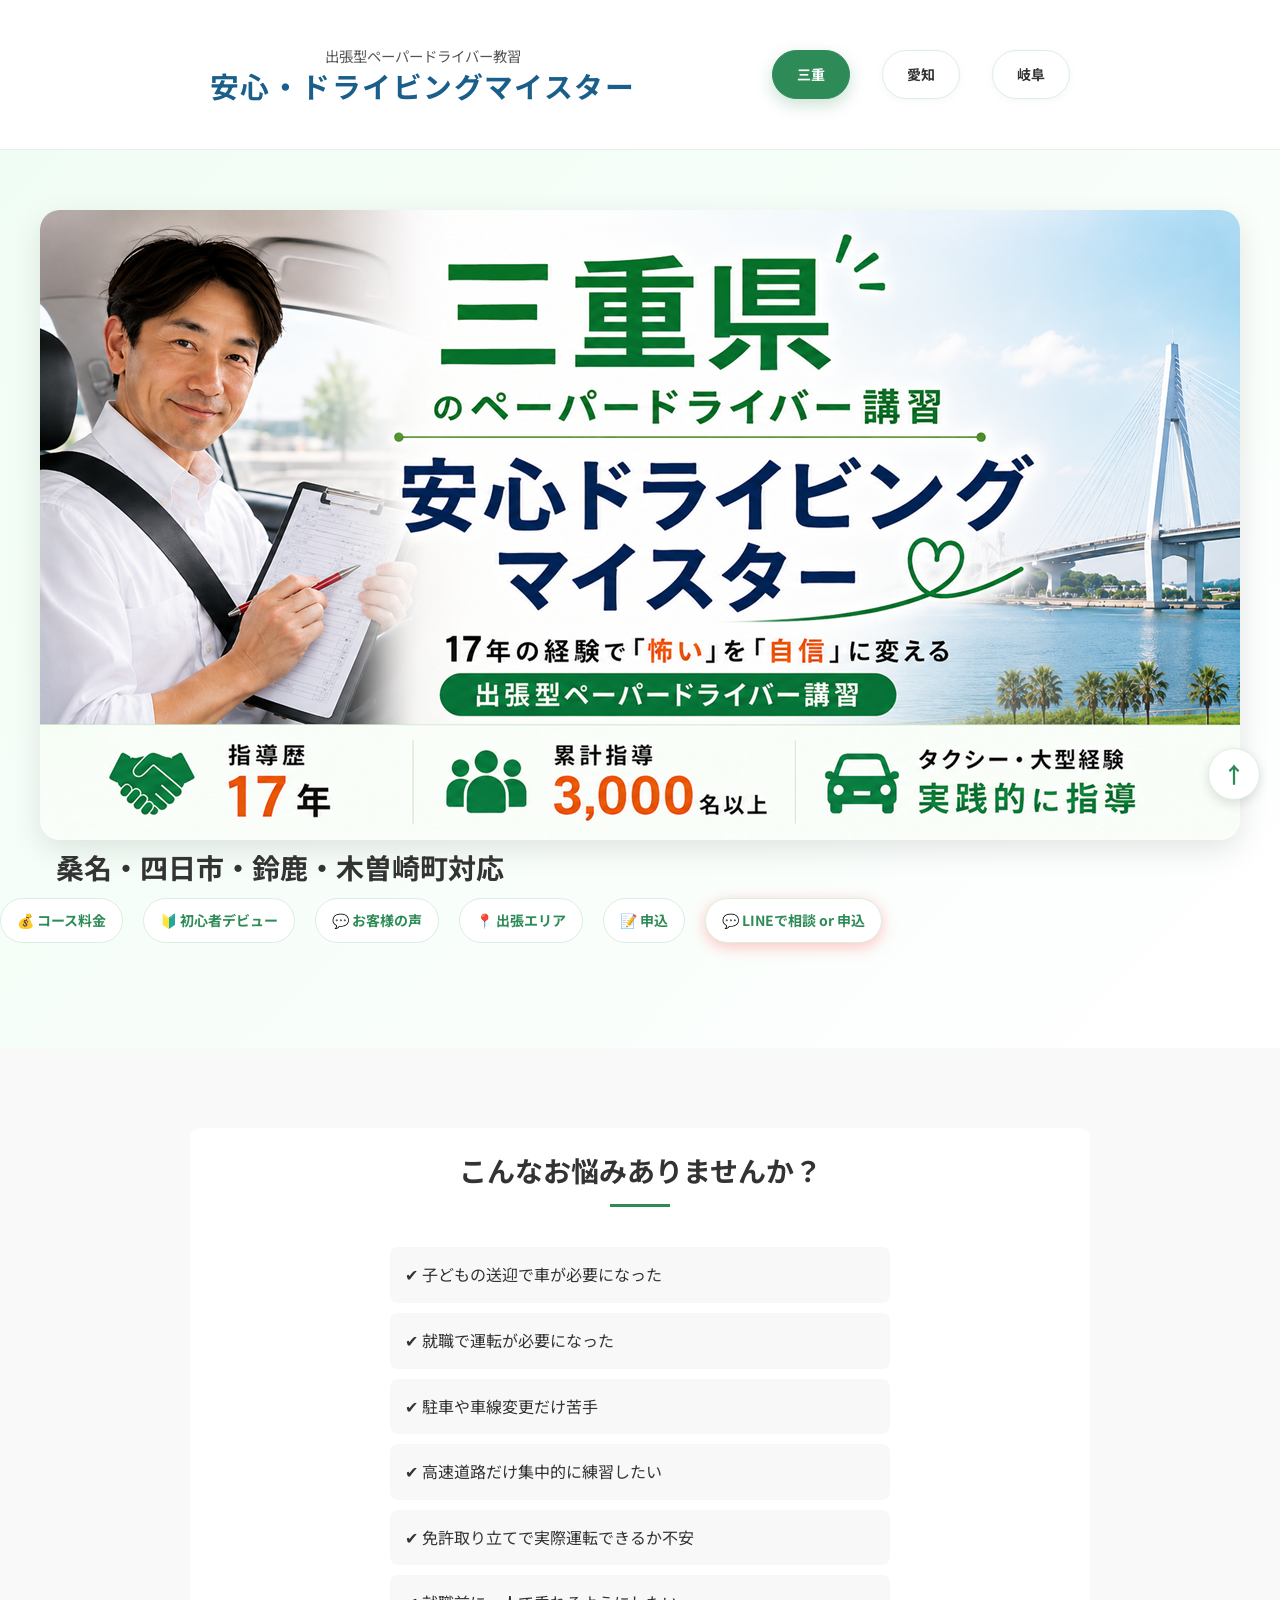
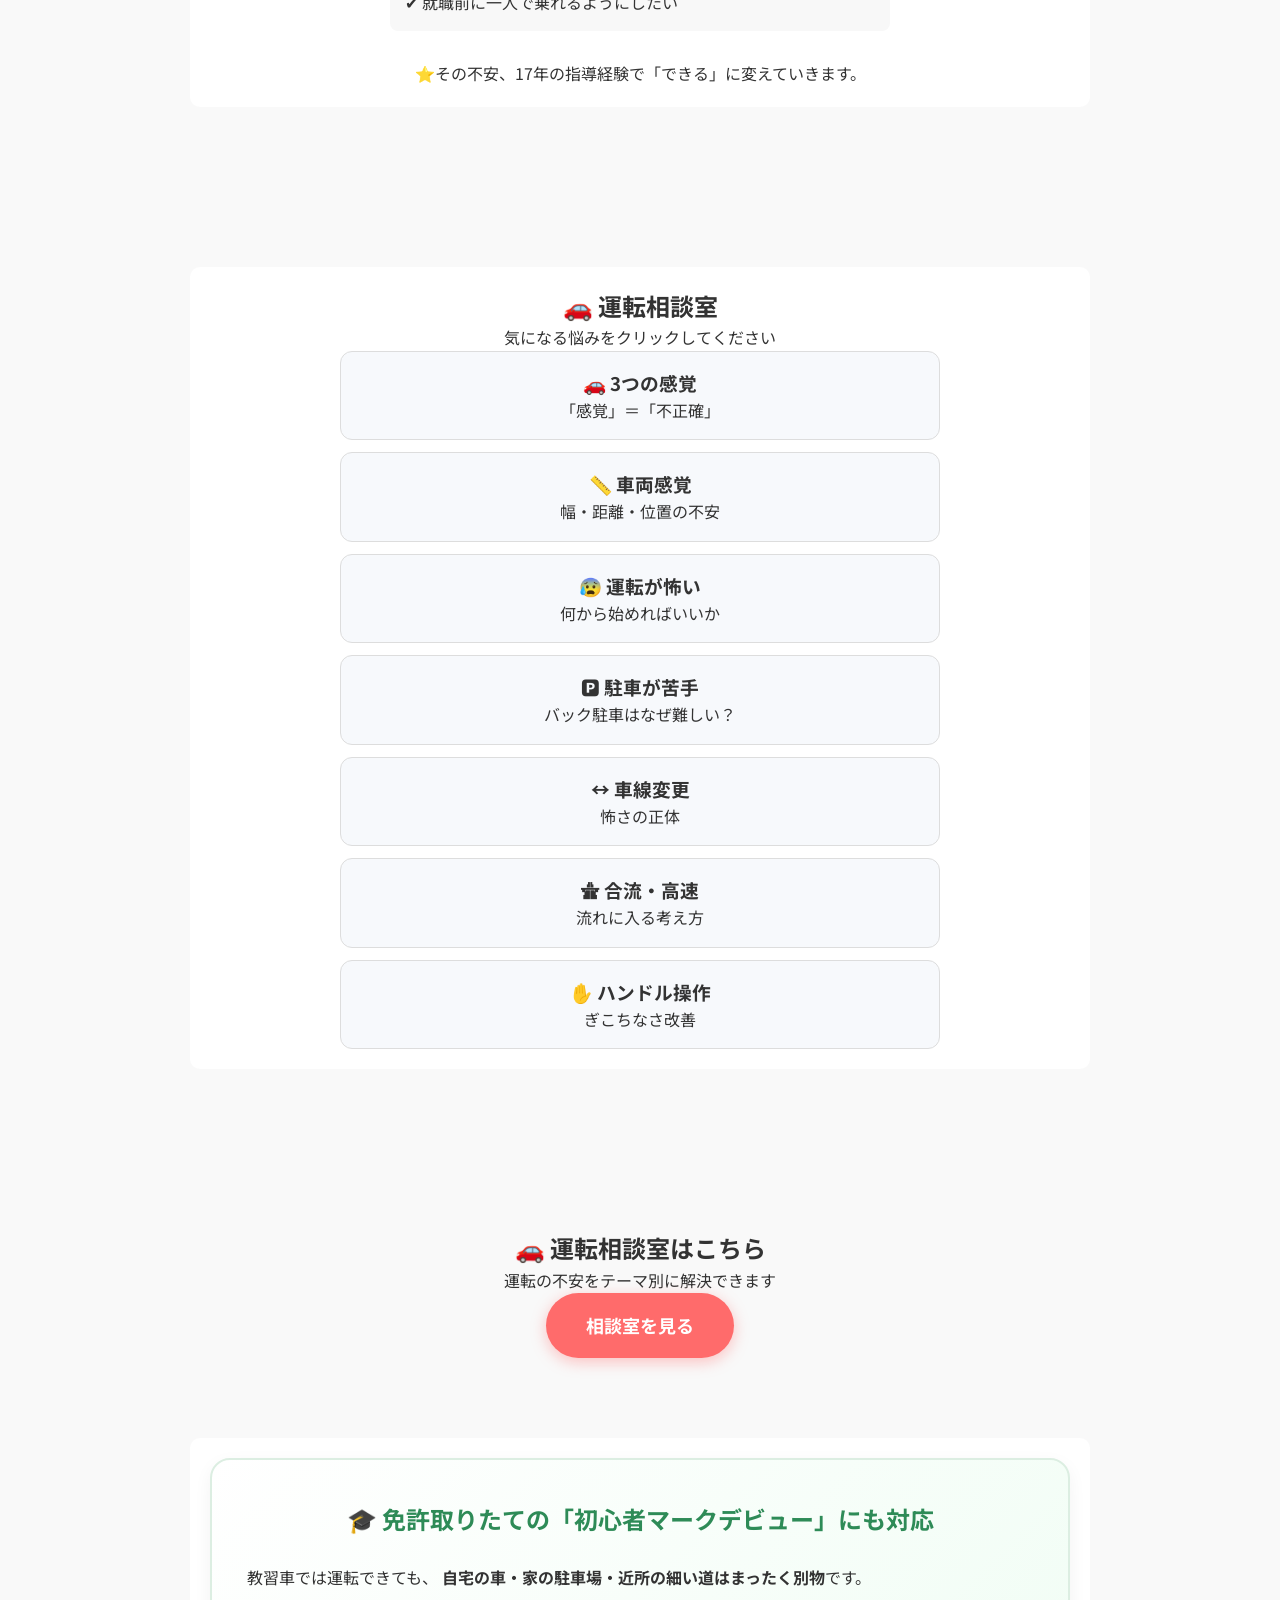
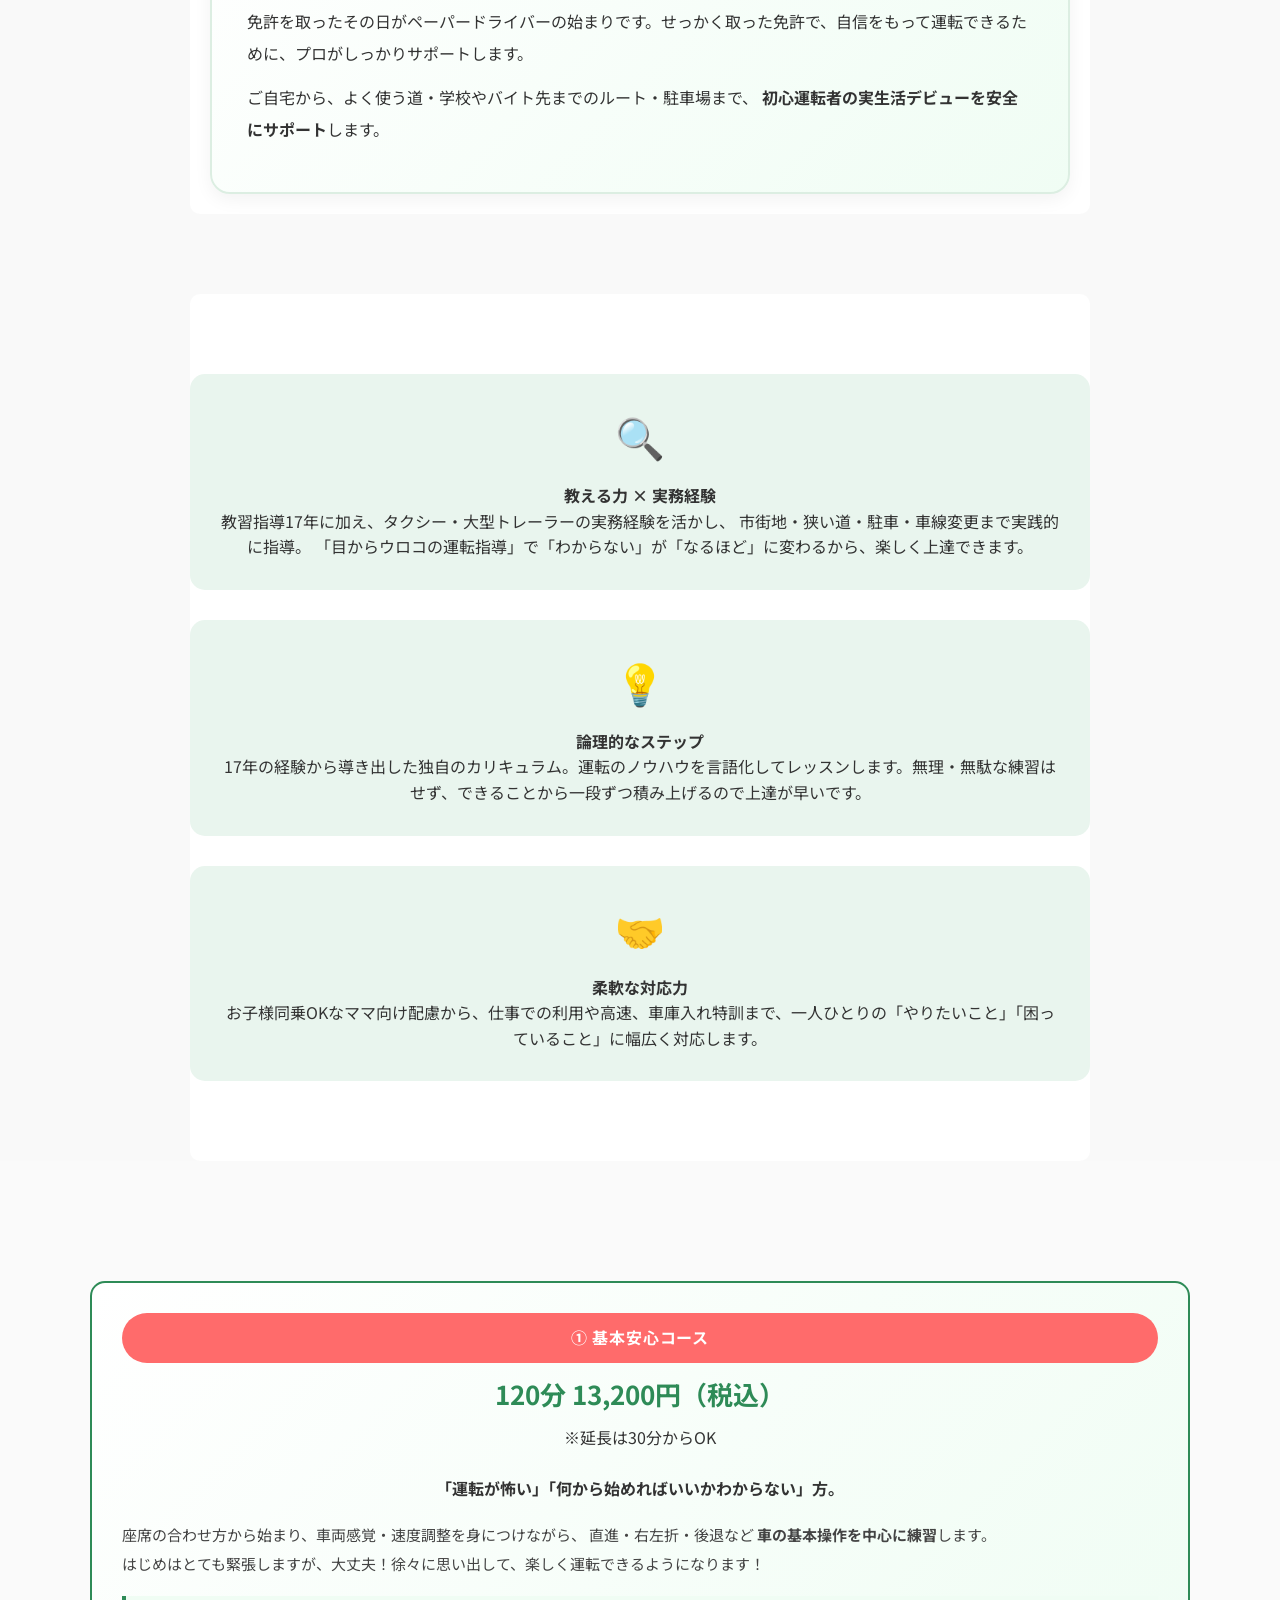
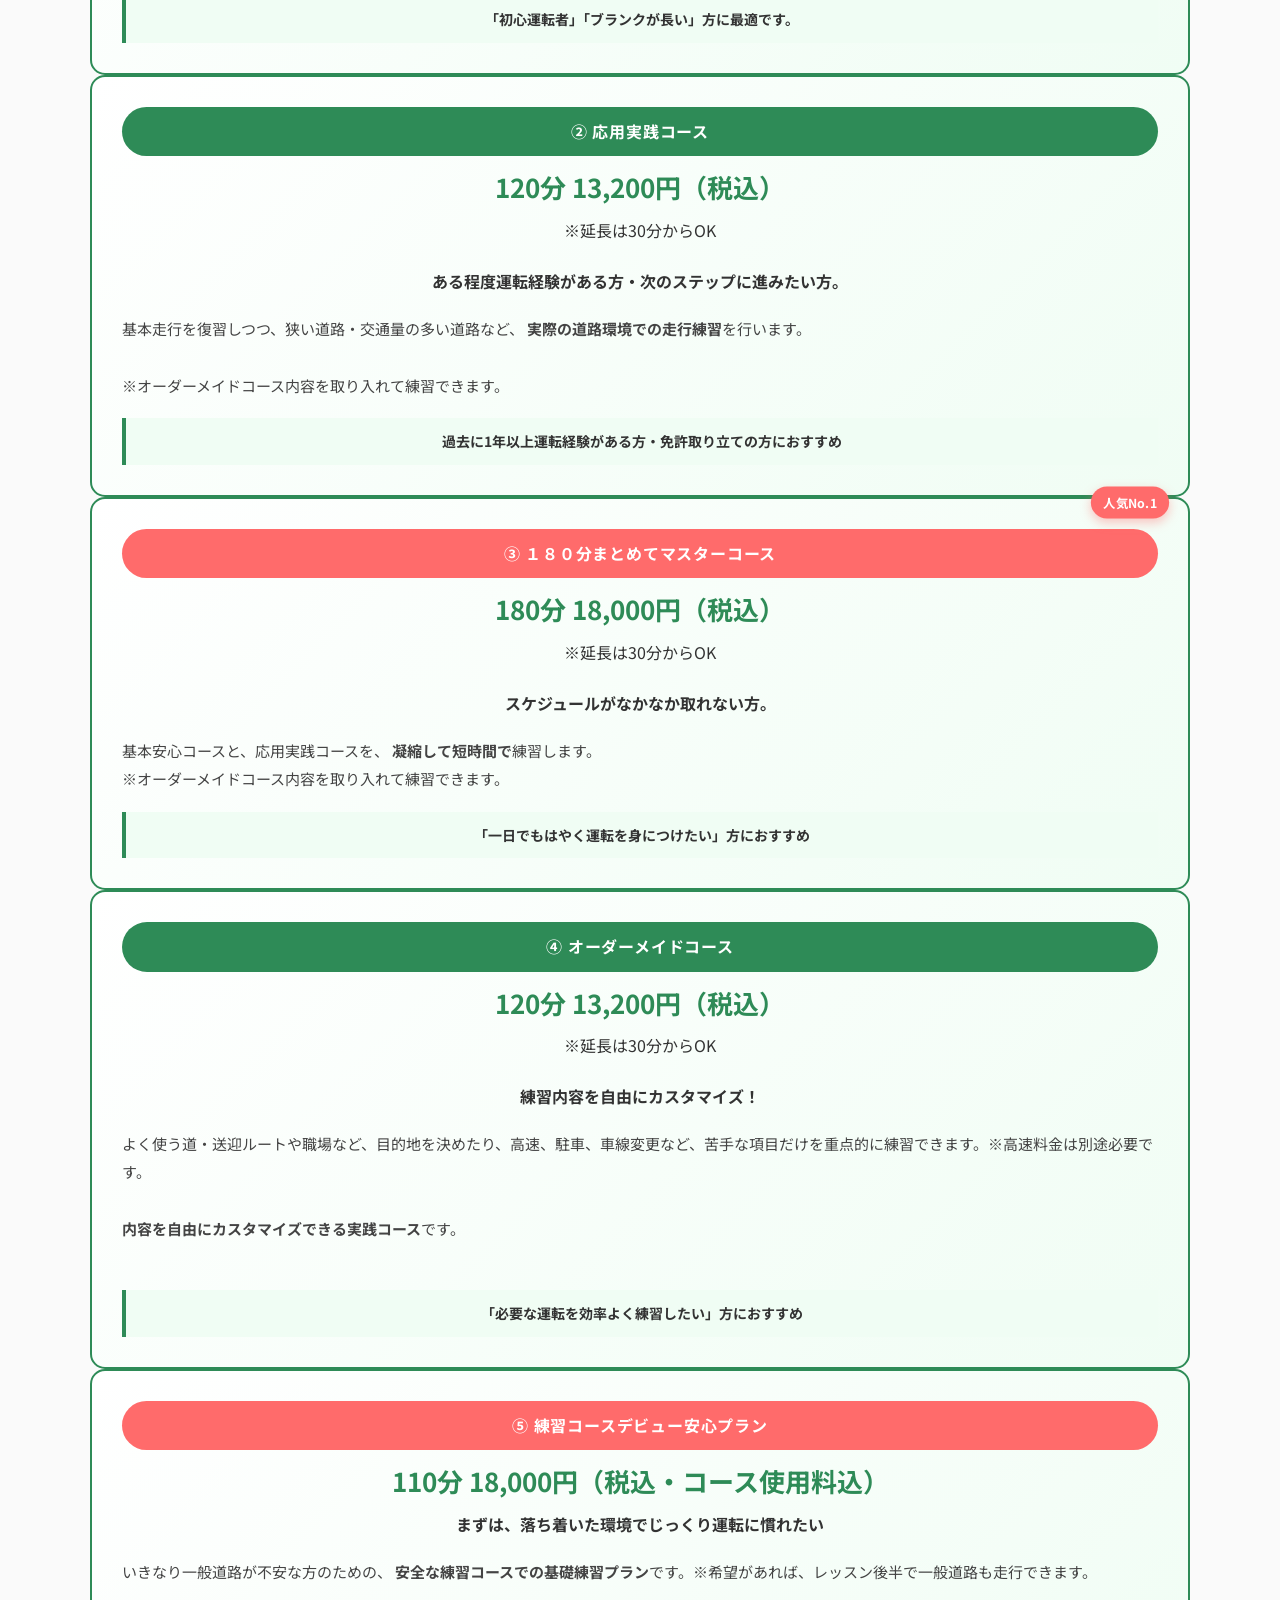
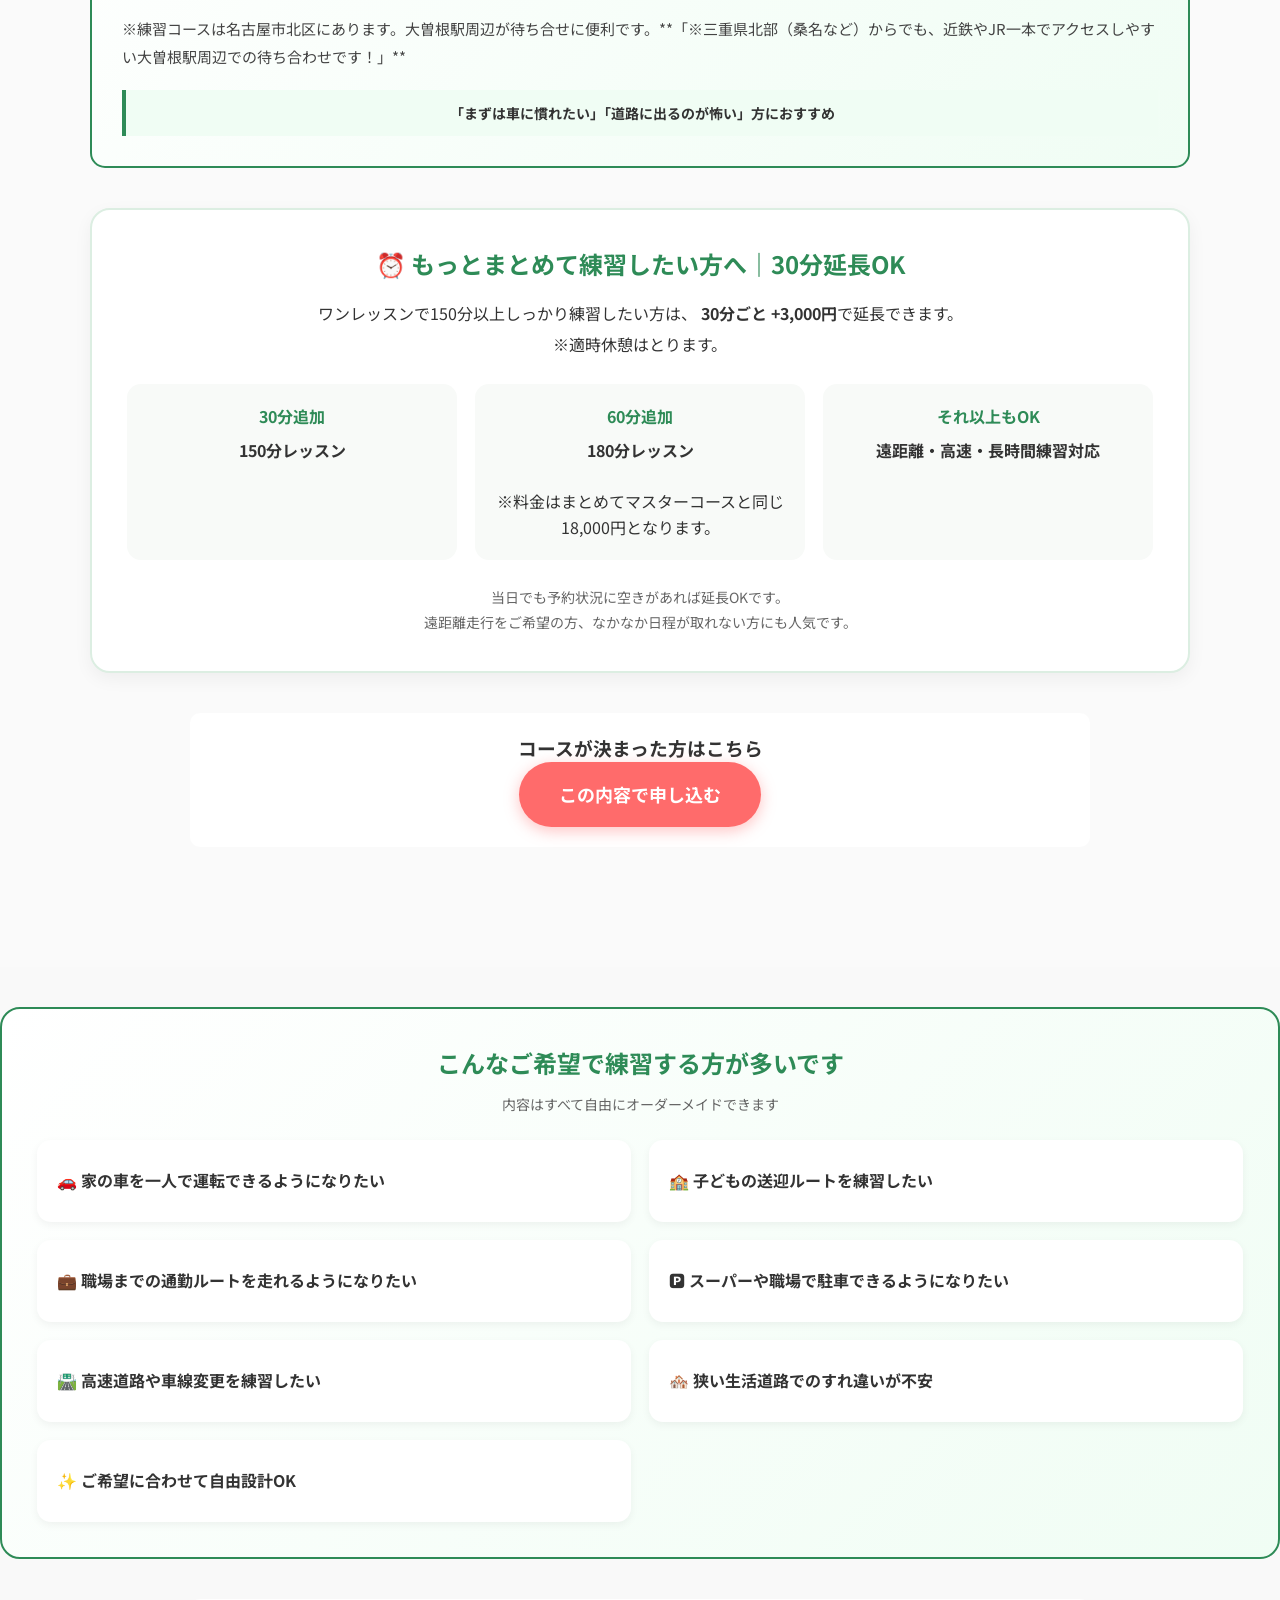
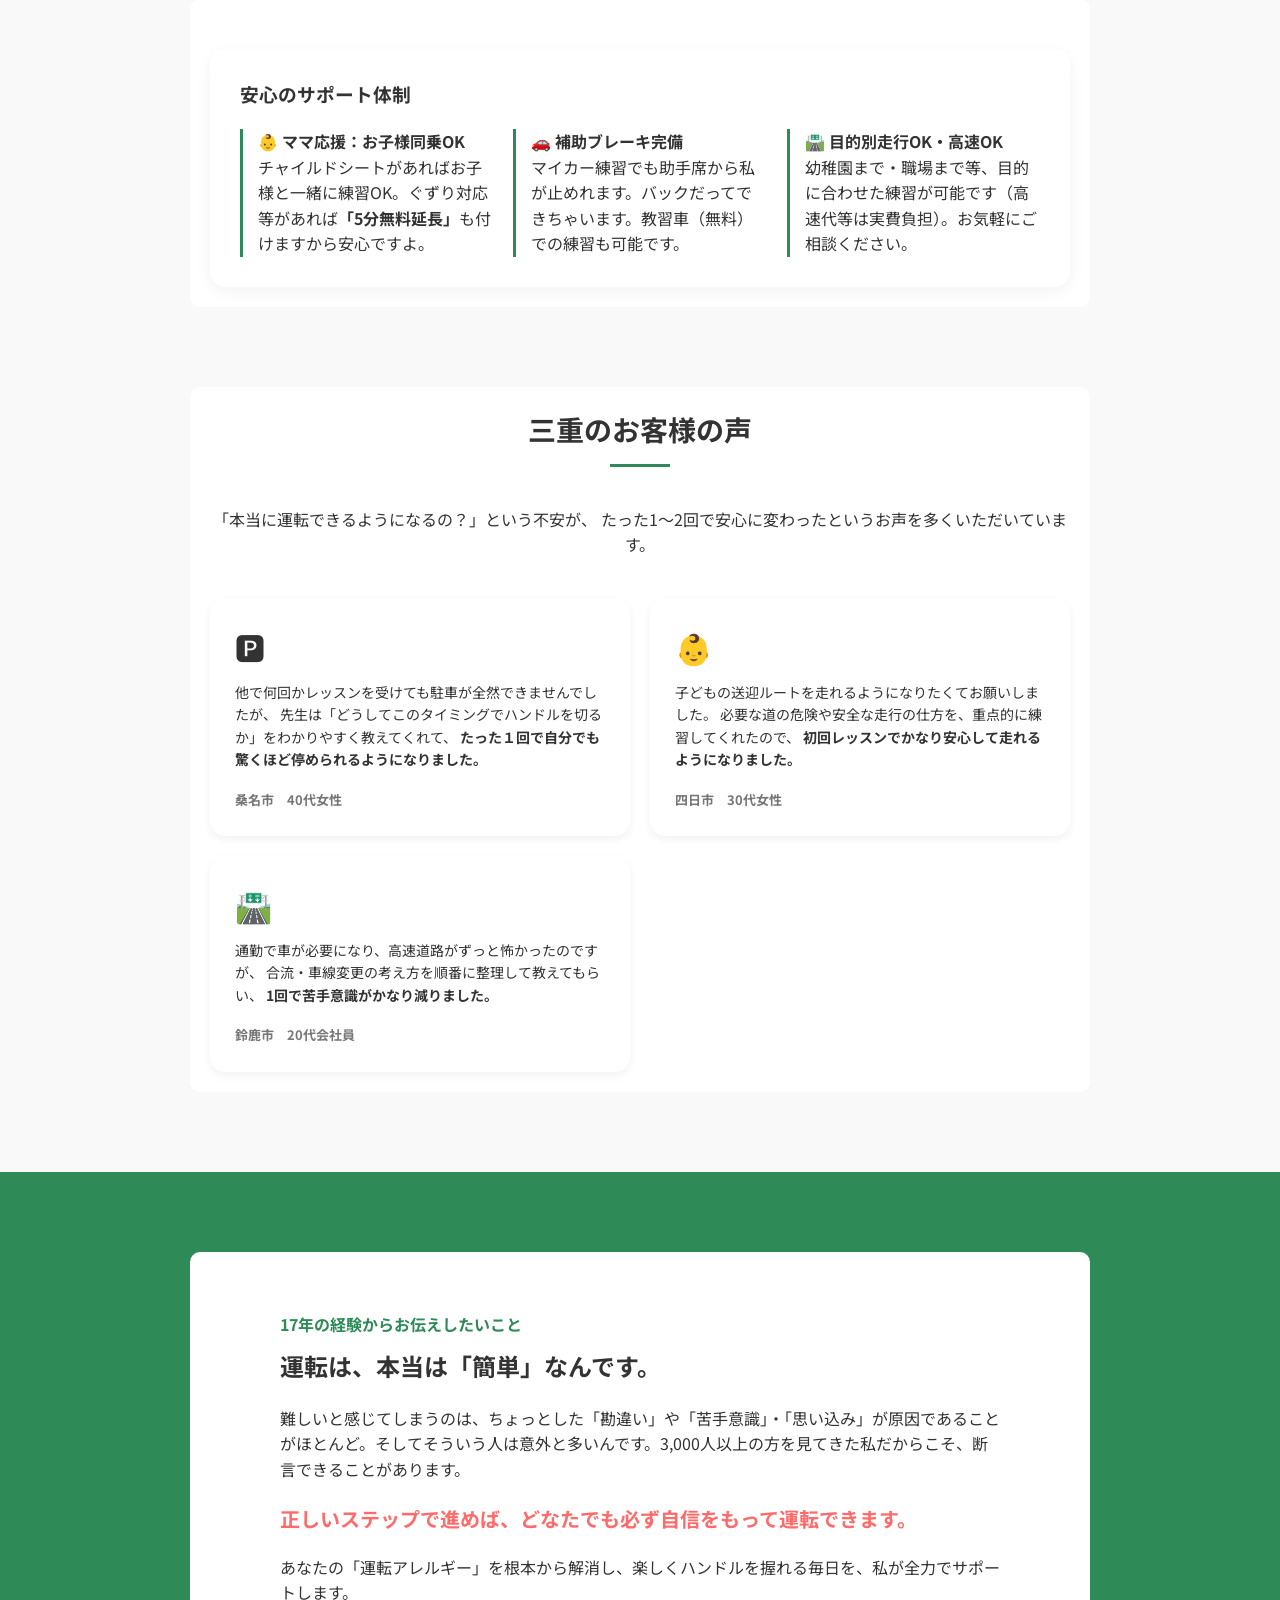
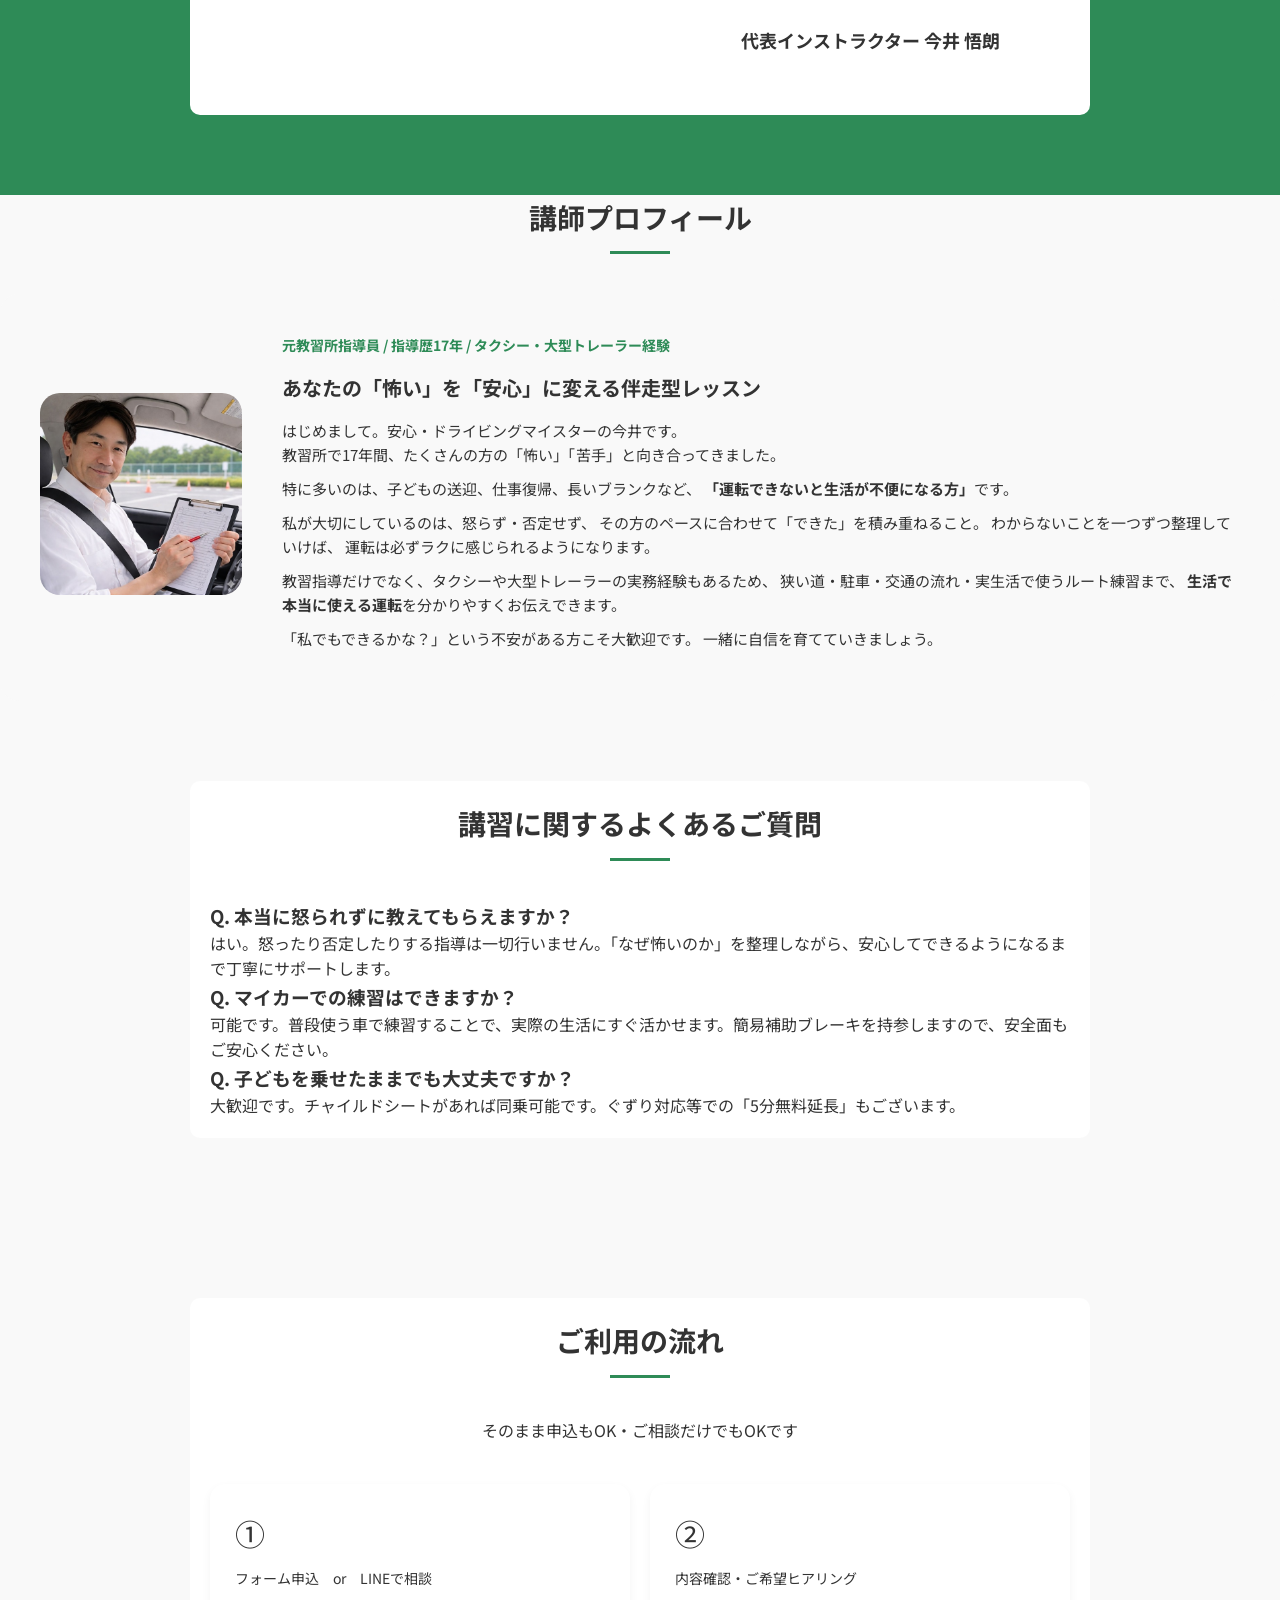
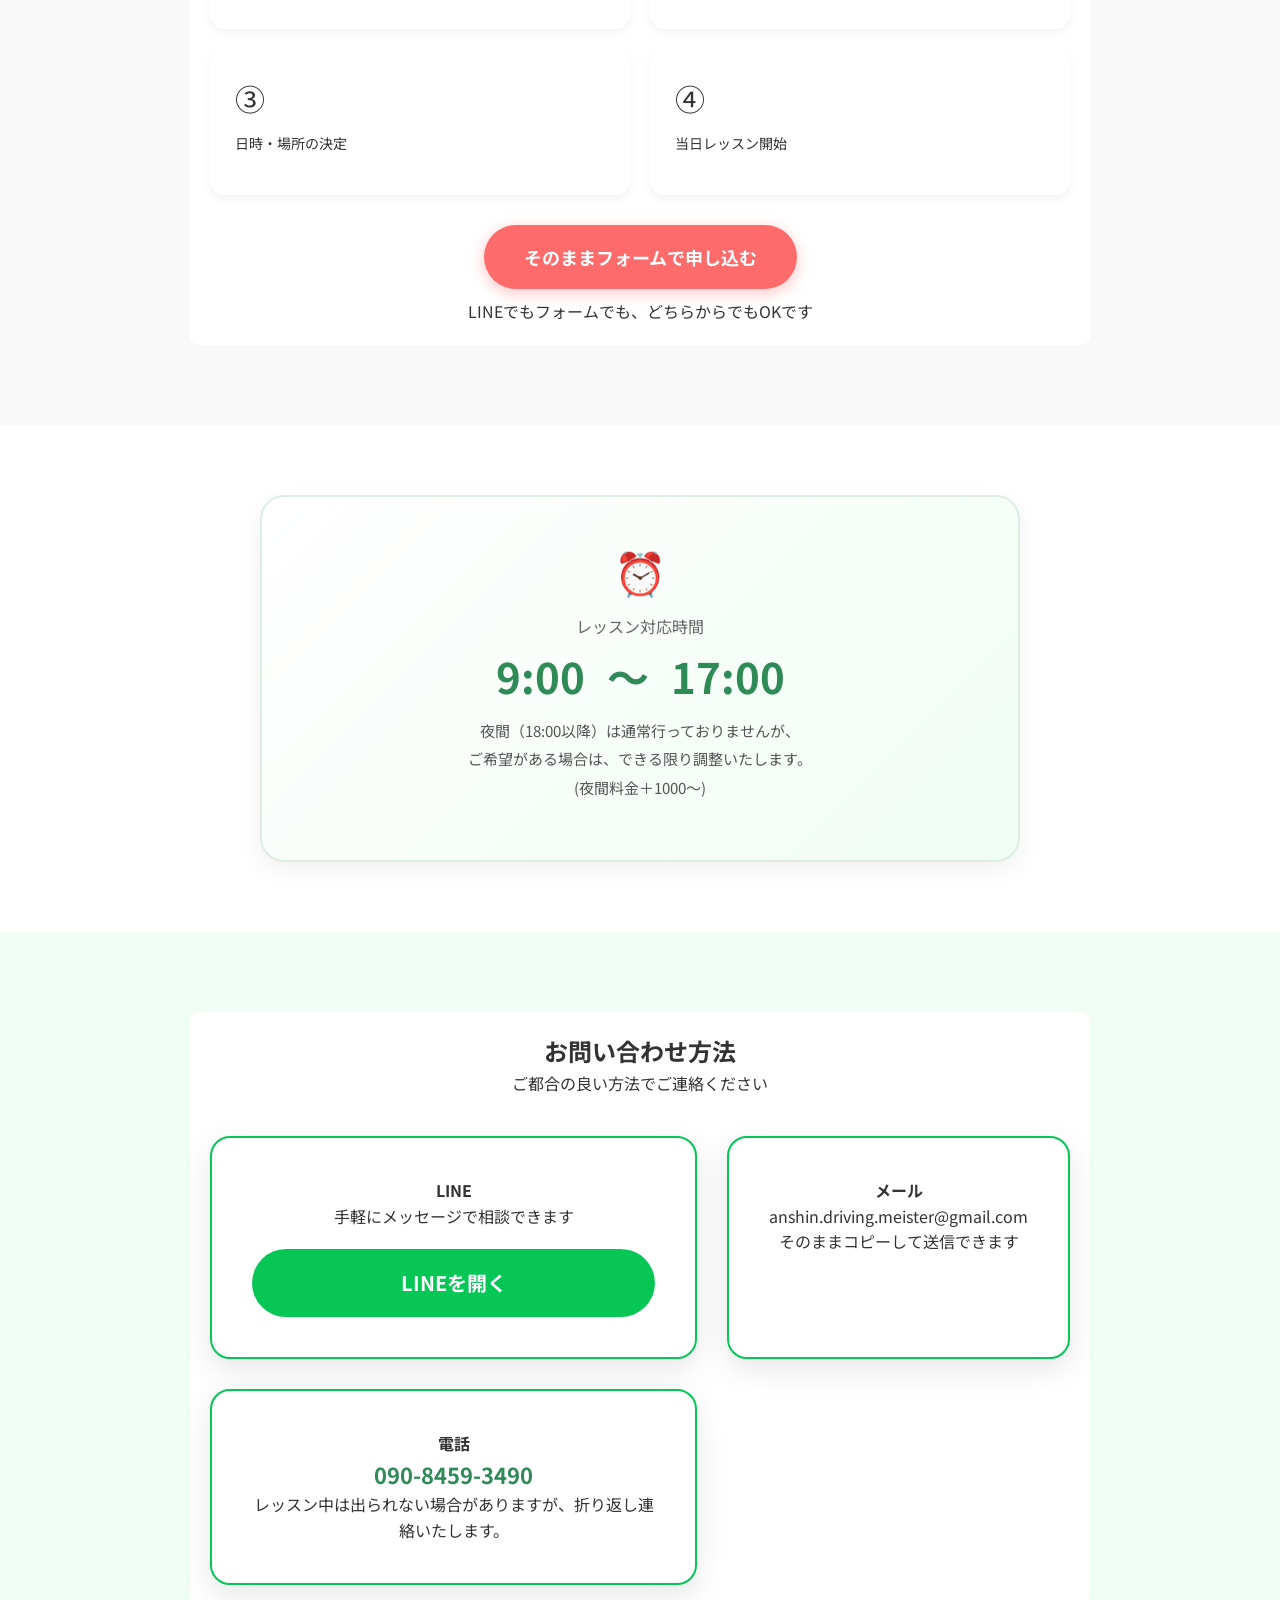
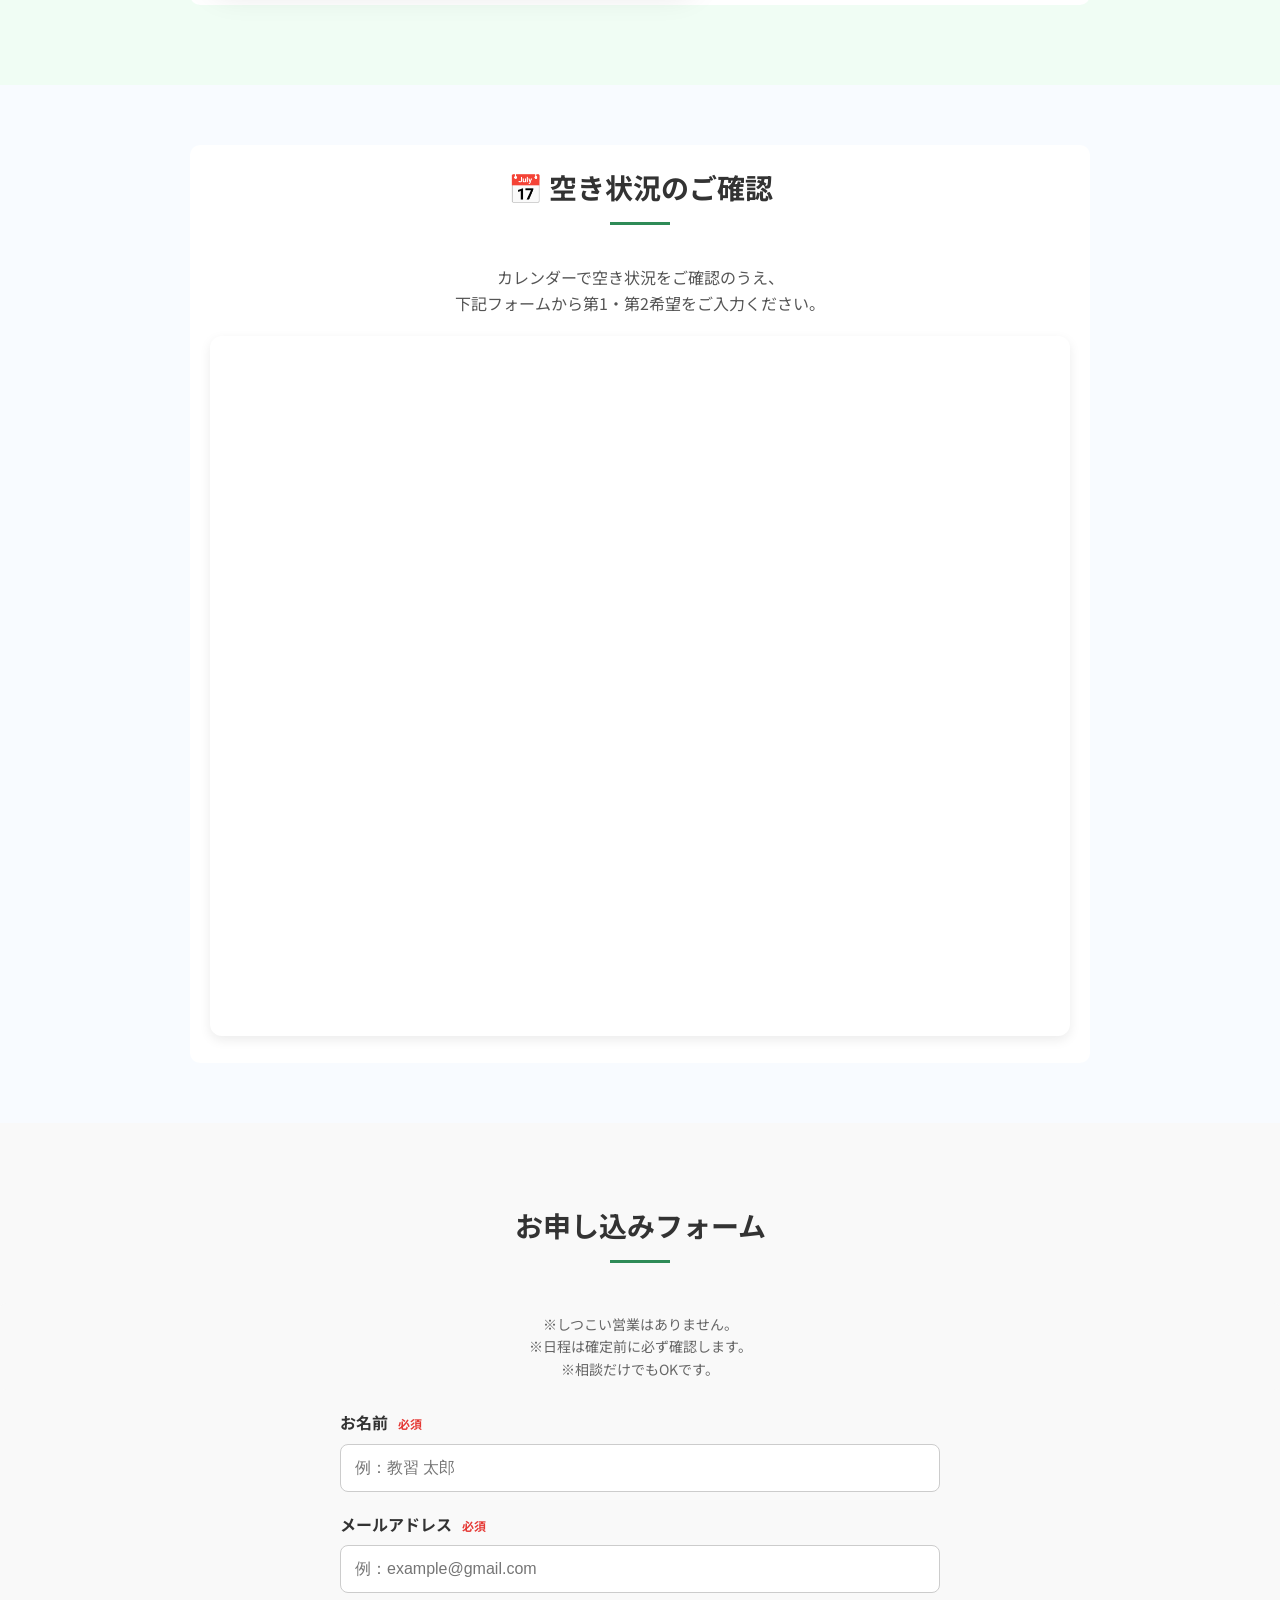
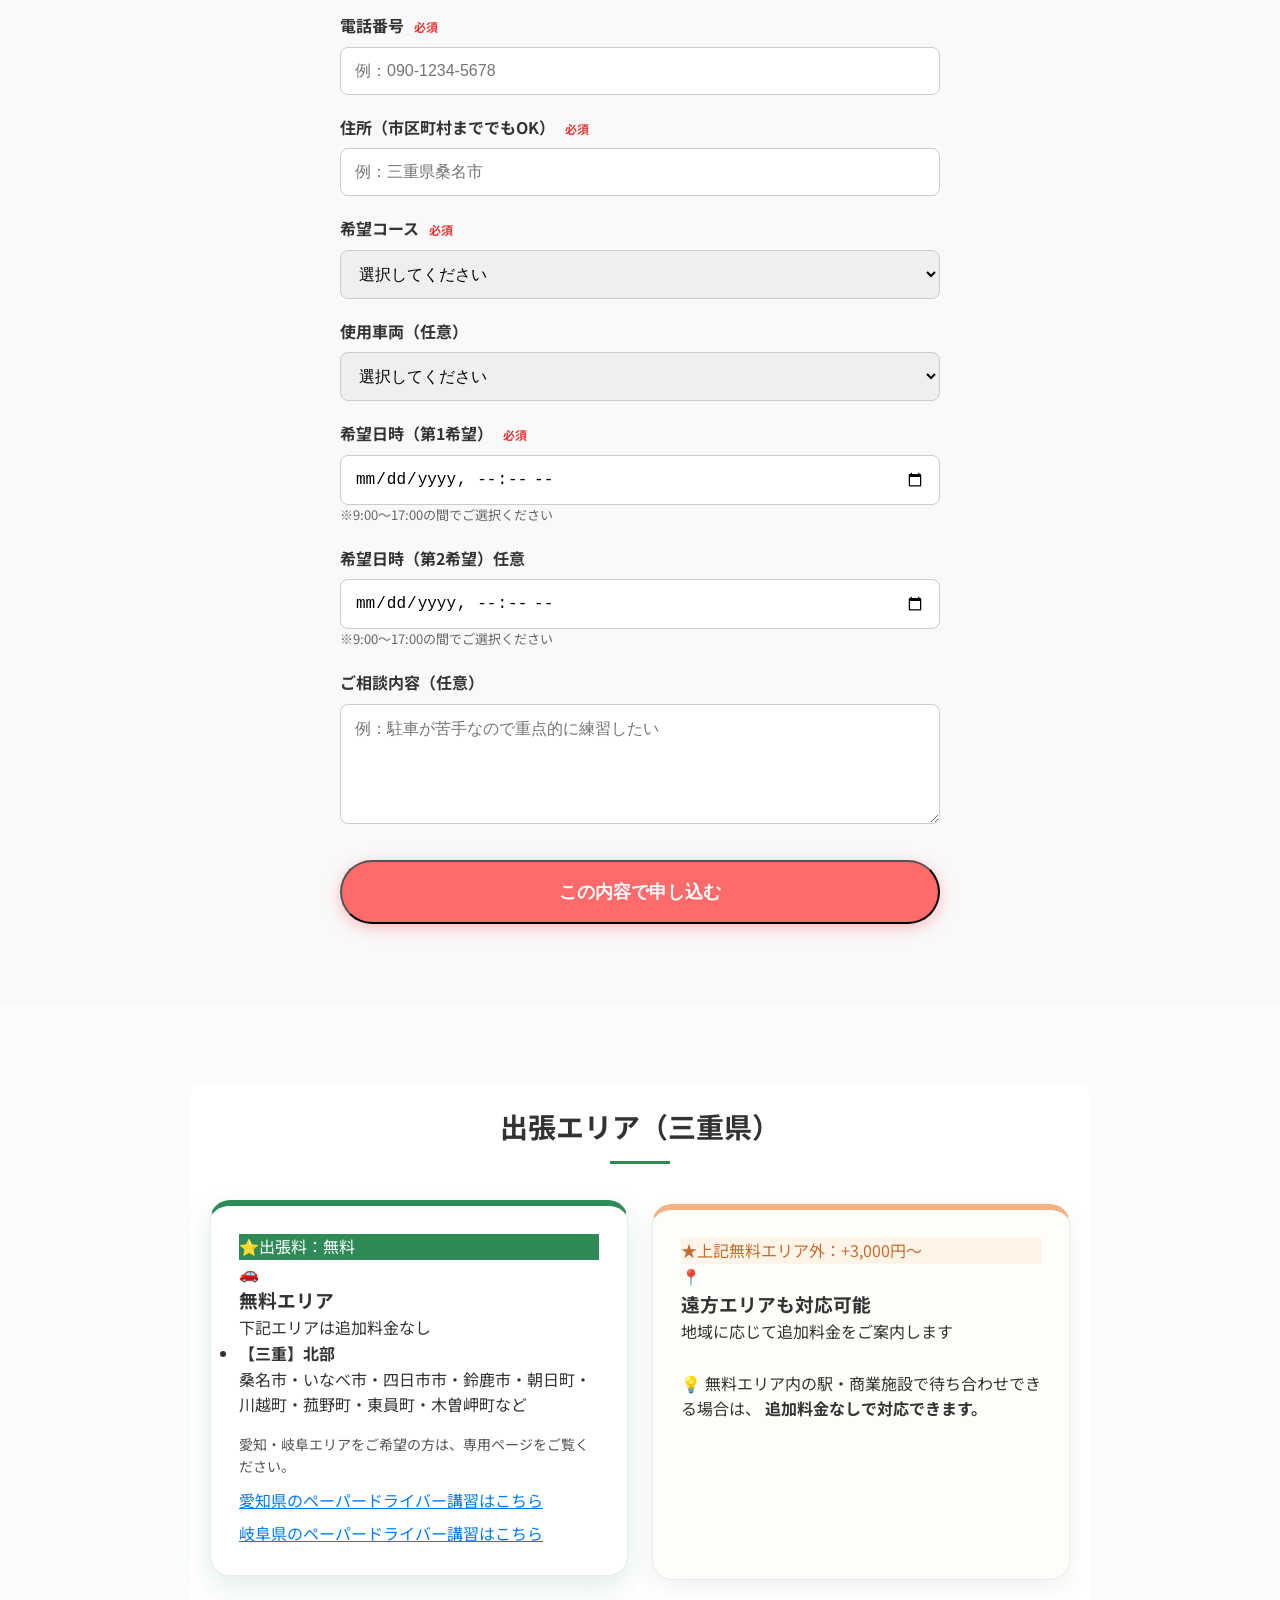
==== commit bd507b1f: "Add files via upload" ====
--- a/index.html
+++ b/index.html
@@ -95,7 +95,7 @@
 
             <div class="hero-quick-nav">
 
-                <a href="#price">💰 料金</a>
+                <a href="#price">💰 コース料金</a>
                 <a href="#beginner">🔰 初心者デビュー</a>
                 <a href="#voice">💬 お客様の声</a>
                 <a href="#area">📍 出張エリア</a>
@@ -916,254 +916,241 @@
 
     </section>
 
-
+    <section class="section calendar-section">
+        <div class="container center">
+            <h2 class="section-title">📅 空き状況のご確認</h2>
+
+            <p class="calendar-lead">
+                カレンダーで空き状況をご確認のうえ、<br>
+                下記フォームから第1・第2希望をご入力ください。
+            </p>
+
+            <div class="calendar-wrap">
+                <iframe
+                    src="https://calendar.google.com/calendar/embed?src=c47988eee2098637a1d4873c18cb795c16f70f0aa259cfff45f7b02ec310bc48@group.calendar.google.com"></iframe>
+            </div>
+
+        </div>
+    </section>
 
     <section id="form" class="section">
+        <h2 class="section-title center">お申し込みフォーム</h2>
+
+        <p class="form-safe-mini">
+            ※しつこい営業はありません。<br>
+            ※日程は確定前に必ず確認します。<br>
+            ※相談だけでもOKです。
+        </p>
+
+        <form action="https://formspree.io/f/xykvyvkv" method="POST">
+
+            <label>お名前 <span class="required">必須</span></label>
+
+            <input type="text" name="name" placeholder="例：教習 太郎" required>
+
+            <label>メールアドレス <span class="required">必須</span></label>
+
+            <input type="email" name="email" placeholder="例：example@gmail.com" required>
+
+            <label>電話番号 <span class="required">必須</span></label>
+
+            <input type="tel" name="phone" placeholder="例：090-1234-5678" required>
+
+            <label>住所（市区町村まででもOK） <span class="required">必須</span></label>
+
+            <input type="text" name="address" placeholder="例：三重県桑名市" required>
+
+            <label>希望コース <span class="required">必須</span></label>
+            <select name="course" required>
+
+                <option value="">選択してください</option>
+
+                <option>基本安心コース</option>
+                <option>応用実践コース</option>
+                <option>まとめてマスターコース</option>
+                <option>オーダーメイドコース</option>
+                <option>練習コースデビュー安心プラン</option>
+
+            </select>
+
+            <label>使用車両（任意）</label>
+            <select name="car">
+
+                <option value="">選択してください</option>
+
+                <option>マイカー（車種がわかれば記入）</option>
+                <option>教習車（無料）</option>
+
+            </select>
+
+            <label>希望日時（第1希望） <span class="required">必須</span></label>
+            <input type="datetime-local" name="date1" required>
+            <p style="font-size:13px; color:#666;">
+                ※9:00〜17:00の間でご選択ください
+            </p>
+
+            <label>希望日時（第2希望）任意</label>
+            <input type="datetime-local" name="date2">
+            <p style="font-size:13px; color:#666;">
+                ※9:00〜17:00の間でご選択ください
+            </p>
+
+            <label>ご相談内容（任意）</label>
+
+            <textarea name="message" placeholder="例：駐車が苦手なので重点的に練習したい"></textarea>
+
+            <input type="hidden" name="_next" value="https://anshin-driving.com/thanks.html">
+
+            <button type="submit" class="btn hero-btn-main">
+
+                この内容で申し込む
+
+            </button>
+
+        </form>
+
+    </section>
+
+
+
+    <section class="section area-section" id="area">
 
         <div class="container">
 
-            <h2 class="section-title center">お申し込みフォーム</h2>
-
-            <p class="form-safe-mini">
-
-                ※しつこい営業はありません。<br>
-
-                ※日程は確定前に必ず確認します。<br>
-
-                ※相談だけでもOKです。
+            <h2 class="section-title center">出張エリア（三重県）</h2>
+
+
+
+            <div class="area-flex-container">
+
+                <div class="area-card free-card">
+
+                    <div class="area-status">⭐出張料：無料</div>
+
+                    <div class="area-header">
+
+                        <span class="icon">🚗</span>
+
+                        <h3>無料エリア</h3>
+
+                        <p class="distance-limit">下記エリアは追加料金なし</p>
+
+                    </div>
+
+                    <ul class="city-details full-list">
+
+                        <li><strong><span>【三重】北部</span></strong><br>
+
+                            桑名市・いなべ市・四日市市・鈴鹿市・朝日町・川越町・菰野町・東員町・木曽岬町など
+
+                        </li>
+
+                    </ul>
+
+                    <p style="margin-top:15px; font-size:14px; color:#555;">
+
+                        愛知・岐阜エリアをご希望の方は、専用ページをご覧ください。
+
+                    </p>
+
+                    <div style="display:flex; flex-direction:column; gap:8px; margin-top:10px;">
+
+                        <a href="aichi.html" style="color:#007BFF; text-decoration:underline;">愛知県のペーパードライバー講習はこちら</a>
+
+                        <a href="gifu.html" style="color:#007BFF; text-decoration:underline;">岐阜県のペーパードライバー講習はこちら</a>
+
+                    </div>
+
+                </div>
+
+
+
+                <div class="area-card paid-card">
+
+                    <div class="area-status paid-status">★上記無料エリア外：+3,000円〜</div>
+
+                    <div class="area-header">
+
+                        <span class="icon">📍</span>
+
+                        <h3>遠方エリアも対応可能</h3>
+
+                        <p class="distance-limit">地域に応じて追加料金をご案内します</p>
+
+                    </div><br>
+
+
+
+                    <div class="area-tips">
+
+                        <p class="check-text">💡 無料エリア内の駅・商業施設で待ち合わせできる場合は、
+
+                            <strong>追加料金なしで対応できます。</strong>
+
+                        </p>
+
+                    </div>
+
+                </div>
+
+
+
+                <div class="travel-hack-box">
+
+                    <h3 class="travel-hack-title">💡 出張料をレッスン時間に変える“裏ワザ”</h3>
+
+                    <p>
+
+                        当スクールから40km～60kmの地域は通常 <strong>+3,000円〜</strong> の出張料がかかりますが、
+
+                        <strong>60分以上の延長</strong>を追加すると、
+
+                        <strong>出張料を無料にして、その分を練習時間へ変更できます。</strong>
+
+                    </p>
+
+
+
+                    <div class="travel-example">
+
+                        <p>例：津市の場合</p>
+
+                        <p>通常：120分 13,200円 ＋ 出張料3,000円 → <strong>16,200円</strong></p>
+
+                        <p>延長60分追加：180分 <strong>18,000円</strong> → 出張料無料※料金はまとめてマスターコースと同じ18,000円となります。</p>
+
+                    </div>
+
+
+
+                    <p class="travel-bottom">
+
+                        <strong>※60km以上の地域は対象外となります。</strong>
+
+                    </p>
+
+                </div>
+
+            </div>
+
+
+
+            <p class="center" style="margin-top:20px;">
+
+                お住まいの地域が無料エリアか迷う場合は、LINEやメールなどで、一度ご確認ください。
 
             </p>
 
-            <form action="https://formspree.io/f/xykvyvkv" method="POST">
-
-                <label>お名前 <span class="required">必須</span></label>
-
-                <input type="text" name="name" placeholder="例：教習 太郎" required>
-
-
-
-                <label>メールアドレス <span class="required">必須</span></label>
-
-                <input type="email" name="email" placeholder="例：example@gmail.com" required>
-
-
-
-                <label>電話番号 <span class="required">必須</span></label>
-
-                <input type="tel" name="phone" placeholder="例：090-1234-5678" required>
-
-
-
-                <label>住所（市区町村まででもOK） <span class="required">必須</span></label>
-
-                <input type="text" name="address" placeholder="例：三重県桑名市" required>
-
-
-
-                <label>希望コース <span class="required">必須</span></label>
-
-                <select name="course" required>
-
-                    <option value="">選択してください</option>
-
-                    <option>基本安心コース</option>
-
-                    <option>応用実践コース</option>
-
-                    <option>2日間コース</option>
-
-                    <option>オーダーメイド</option>
-
-                    <option>練習コースデビュー安心プラン</option>
-
-                </select>
-
-
-
-                <label>使用車両（任意）</label>
-
-                <select name="car">
-
-                    <option value="">選択してください</option>
-
-                    <option>マイカー（車種がわかれば記入）</option>
-
-                    <option>教習車（無料）</option>
-
-                </select>
-
-
-
-                <label>希望日時（第1希望） <span class="required">必須</span></label>
-
-                <input type="text" name="date1" placeholder="例：〇月〇日 午前 / 9時以降など" required>
-
-
-
-                <label>希望日時（第2希望）任意</label>
-
-                <input type="text" name="date2" placeholder="例：〇月〇日 午後 / 13時以降など">
-
-
-
-                <label>ご相談内容（任意）</label>
-
-                <textarea name="message" placeholder="例：駐車が苦手なので重点的に練習したい"></textarea>
-
-                <input type="hidden" name="_next" value="https://anshin-driving.com/thanks.html">
-
-                <button type="submit" class="btn hero-btn-main">
-
-                    この内容で申し込む
-
-                </button>
-
-            </form>
-
-        </div>
-
-    </section>
-
-
-
-    <section class="section area-section" id="area">
+        </div>
+
+    </section>
+
+
+
+    <section class="section policy-section" id="policy">
 
         <div class="container">
 
-            <h2 class="section-title center">出張エリア（三重県）</h2>
-
-
-
-            <div class="area-flex-container">
-
-                <div class="area-card free-card">
-
-                    <div class="area-status">⭐出張料：無料</div>
-
-                    <div class="area-header">
-
-                        <span class="icon">🚗</span>
-
-                        <h3>無料エリア</h3>
-
-                        <p class="distance-limit">下記エリアは追加料金なし</p>
-
-                    </div>
-
-                    <ul class="city-details full-list">
-
-                        <li><strong><span>【三重】北部</span></strong><br>
-
-                            桑名市・いなべ市・四日市市・鈴鹿市・朝日町・川越町・菰野町・東員町・木曽岬町など
-
-                        </li>
-
-                    </ul>
-
-                    <p style="margin-top:15px; font-size:14px; color:#555;">
-
-                        愛知・岐阜エリアをご希望の方は、専用ページをご覧ください。
-
-                    </p>
-
-                    <div style="display:flex; flex-direction:column; gap:8px; margin-top:10px;">
-
-                        <a href="aichi.html" style="color:#007BFF; text-decoration:underline;">愛知県のペーパードライバー講習はこちら</a>
-
-                        <a href="gifu.html" style="color:#007BFF; text-decoration:underline;">岐阜県のペーパードライバー講習はこちら</a>
-
-                    </div>
-
-                </div>
-
-
-
-                <div class="area-card paid-card">
-
-                    <div class="area-status paid-status">★上記無料エリア外：+3,000円〜</div>
-
-                    <div class="area-header">
-
-                        <span class="icon">📍</span>
-
-                        <h3>遠方エリアも対応可能</h3>
-
-                        <p class="distance-limit">地域に応じて追加料金をご案内します</p>
-
-                    </div><br>
-
-
-
-                    <div class="area-tips">
-
-                        <p class="check-text">💡 無料エリア内の駅・商業施設で待ち合わせできる場合は、
-
-                            <strong>追加料金なしで対応できます。</strong>
-
-                        </p>
-
-                    </div>
-
-                </div>
-
-
-
-                <div class="travel-hack-box">
-
-                    <h3 class="travel-hack-title">💡 出張料をレッスン時間に変える“裏ワザ”</h3>
-
-                    <p>
-
-                        当スクールから40km～60kmの地域は通常 <strong>+3,000円〜</strong> の出張料がかかりますが、
-
-                        <strong>60分以上の延長</strong>を追加すると、
-
-                        <strong>出張料を無料にして、その分を練習時間へ変更できます。</strong>
-
-                    </p>
-
-
-
-                    <div class="travel-example">
-
-                        <p>例：津市の場合</p>
-
-                        <p>通常：120分 13,200円 ＋ 出張料3,000円 → <strong>16,200円</strong></p>
-
-                        <p>延長60分追加：180分 <strong>18,000円</strong> → 出張料無料※料金はまとめてマスターコースと同じ18,000円となります。</p>
-
-                    </div>
-
-
-
-                    <p class="travel-bottom">
-
-                        <strong>※60km以上の地域は対象外となります。</strong>
-
-                    </p>
-
-                </div>
-
-            </div>
-
-
-
-            <p class="center" style="margin-top:20px;">
-
-                お住まいの地域が無料エリアか迷う場合は、LINEやメールなどで、一度ご確認ください。
-
-            </p>
-
-        </div>
-
-    </section>
-
-
-
-    <section class="section policy-section" id="policy">
-
-        <div class="container">
-
             <h2 class="section-title center">規約・特定商取引法に基づく表記</h2>
 
             <div class="policy-box">
--- a/style.css
+++ b/style.css
@@ -20,7 +20,7 @@
     font-family: 'Noto Sans JP', sans-serif;
     line-height: 1.6;
     color: var(--text-color);
-    background-color:#f9f9f9;
+    background-color: #f9f9f9;
     -webkit-font-smoothing: antialiased;
 }
 
@@ -306,7 +306,7 @@
 section:target {
     background: #fff3cd;
     transition: all 0.5s ease;
-    padding: 20px;
+
     border-radius: 10px;
     box-shadow: 0 0 0 3px rgba(255, 193, 7, 0.4);
 }
@@ -555,6 +555,36 @@
 .profile-text {
     font-size: 15px;
     margin-bottom: 10px;
+}
+
+/* --- カレンダー --- */
+.calendar-section {
+    background: #f8fbff;
+    padding: 60px 20px;
+}
+
+.calendar-lead {
+    margin-bottom: 20px;
+    font-size: 16px;
+    color: #555;
+}
+
+.calendar-wrap {
+    width: 100%;
+    max-width: 900px;
+    margin: 0 auto;
+    min-height: 700px;
+    /* ← 最低限の高さを確保 */
+}
+
+
+.calendar-wrap iframe {
+    width: 100%;
+    height: 700px !important;
+    /* !important は値の直後にスペースを空けて記述します */
+    border: none;
+    border-radius: 12px;
+    box-shadow: 0 4px 12px rgba(0, 0, 0, 0.08);
 }
 
 /* --- お問い合わせ (CTA) --- */
@@ -1767,6 +1797,17 @@
         font-size: 20px;
     }
 
+    .calendar-wrap iframe {
+        height: 500px !important;
+    }
+
+    .calendar-lead {
+        font-size: 14px;
+    }
+
+    form {
+        padding: 0 16px;
+    }
 }
 
 @media (max-width: 600px) {
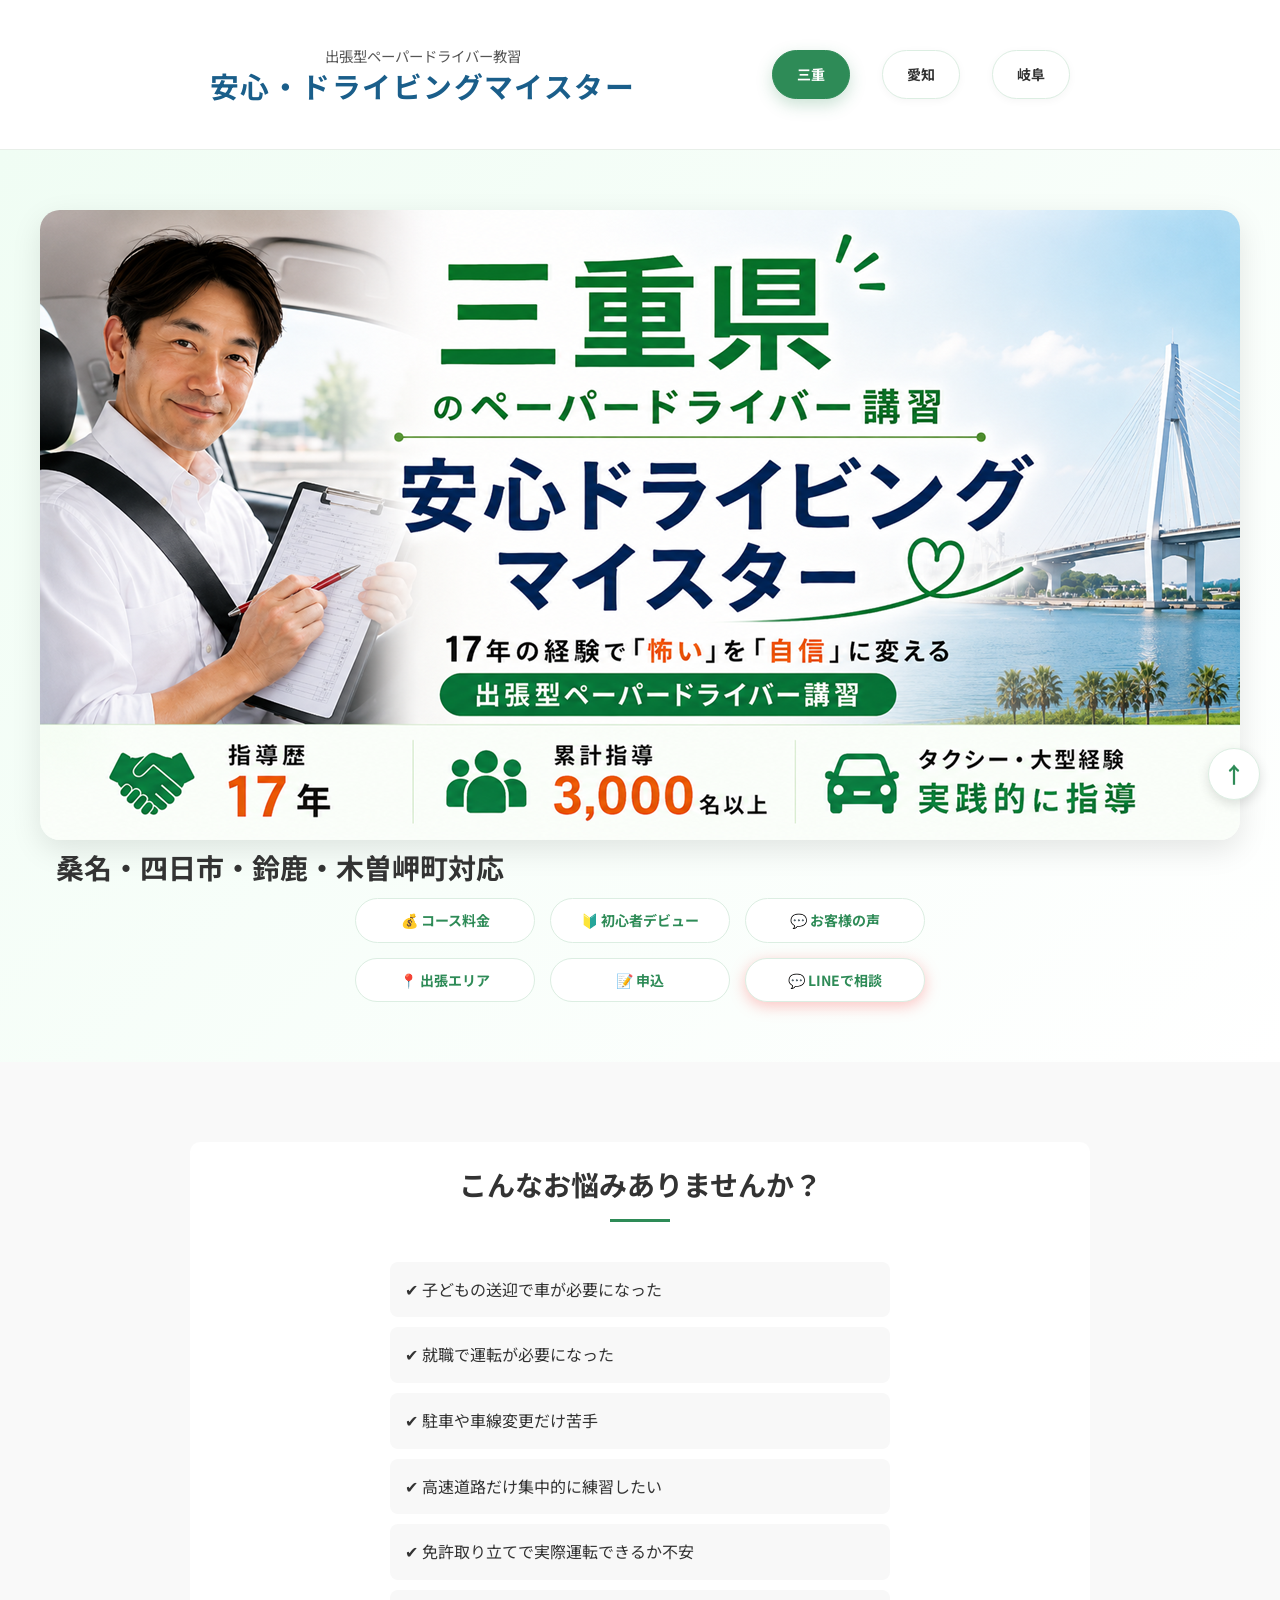
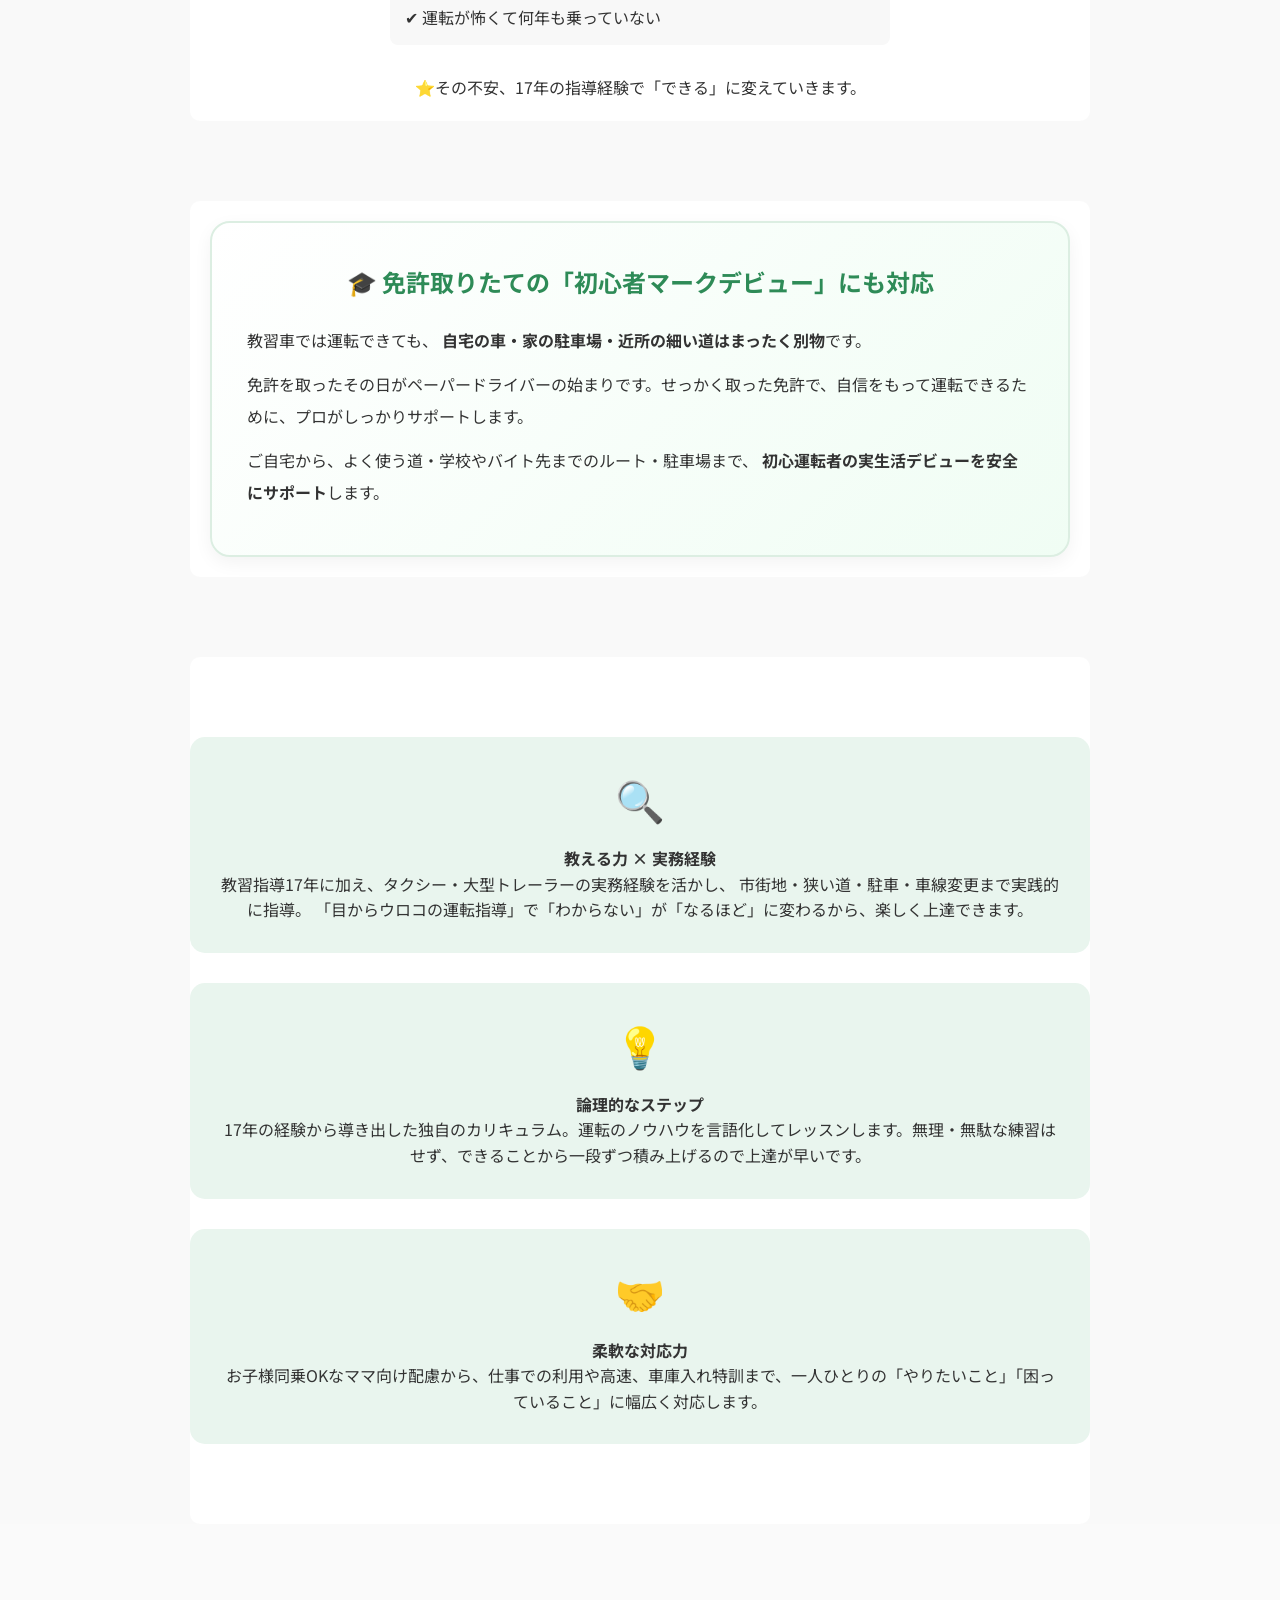
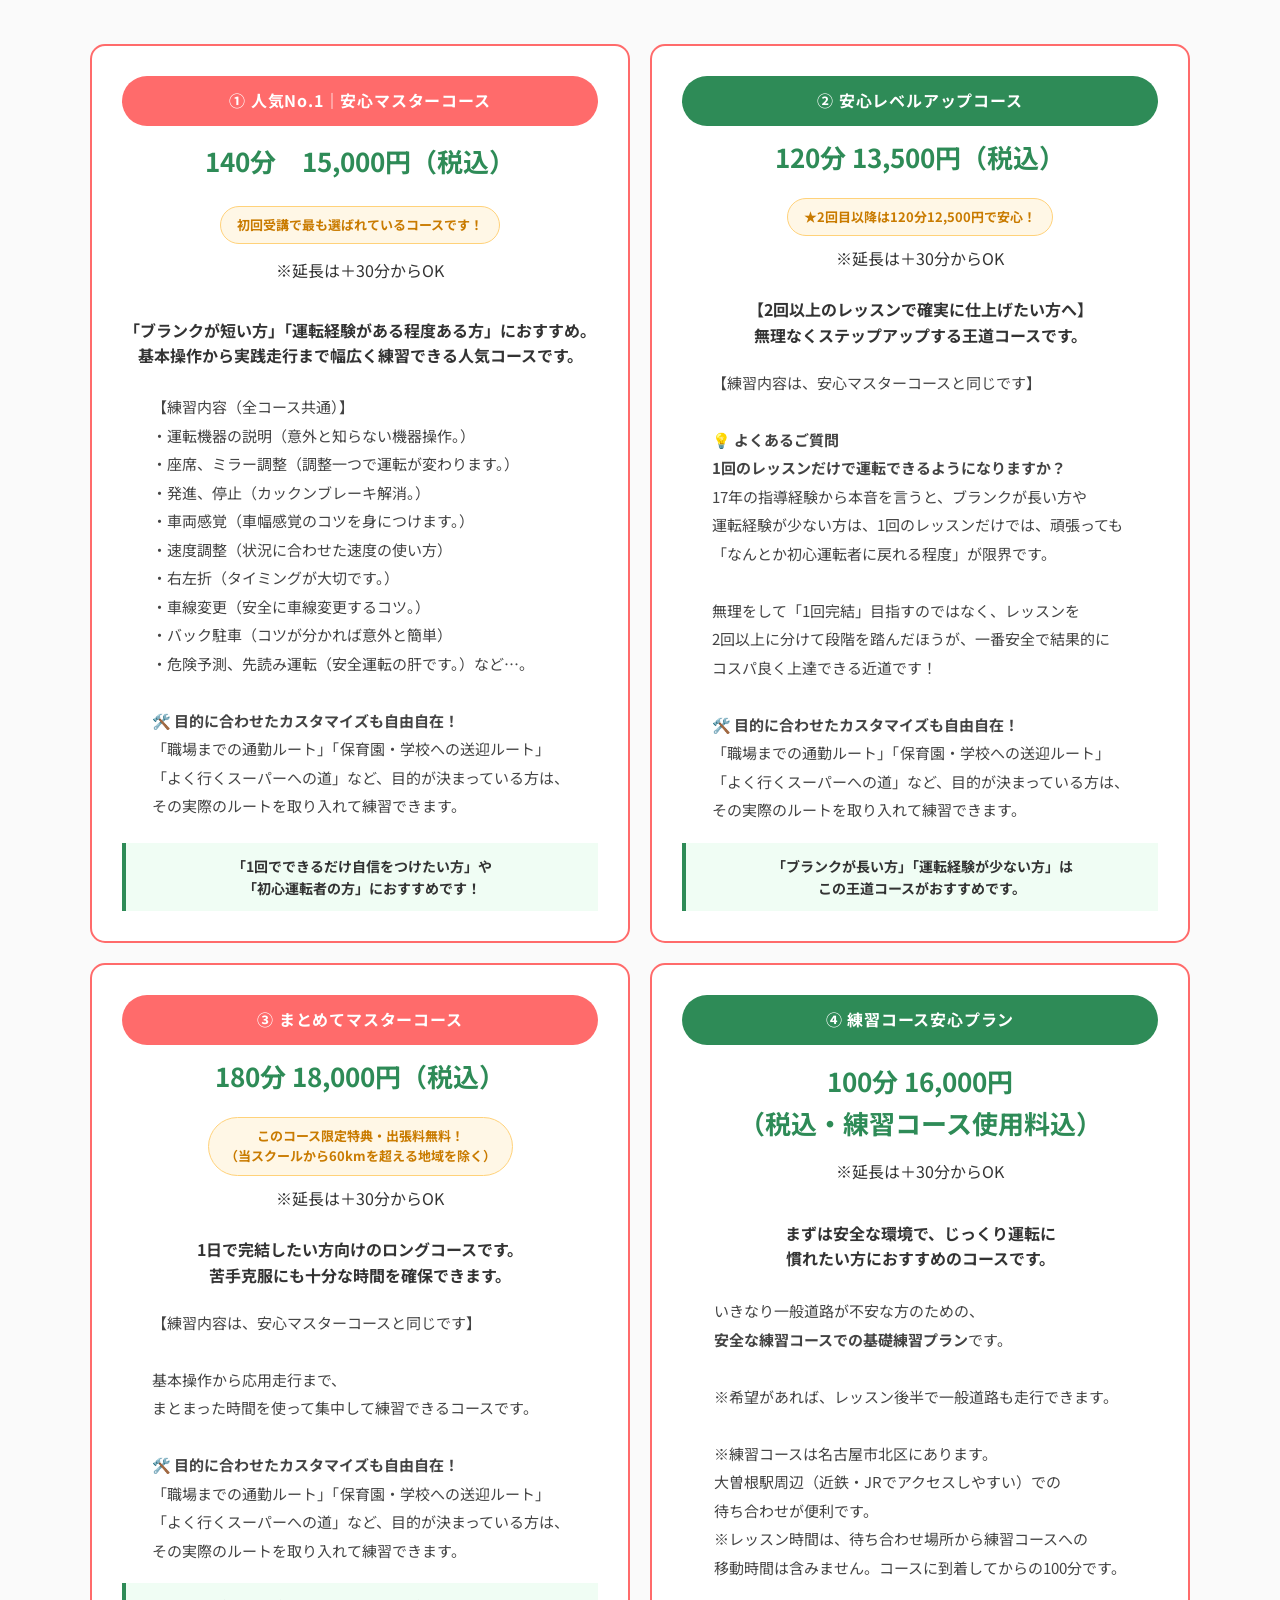
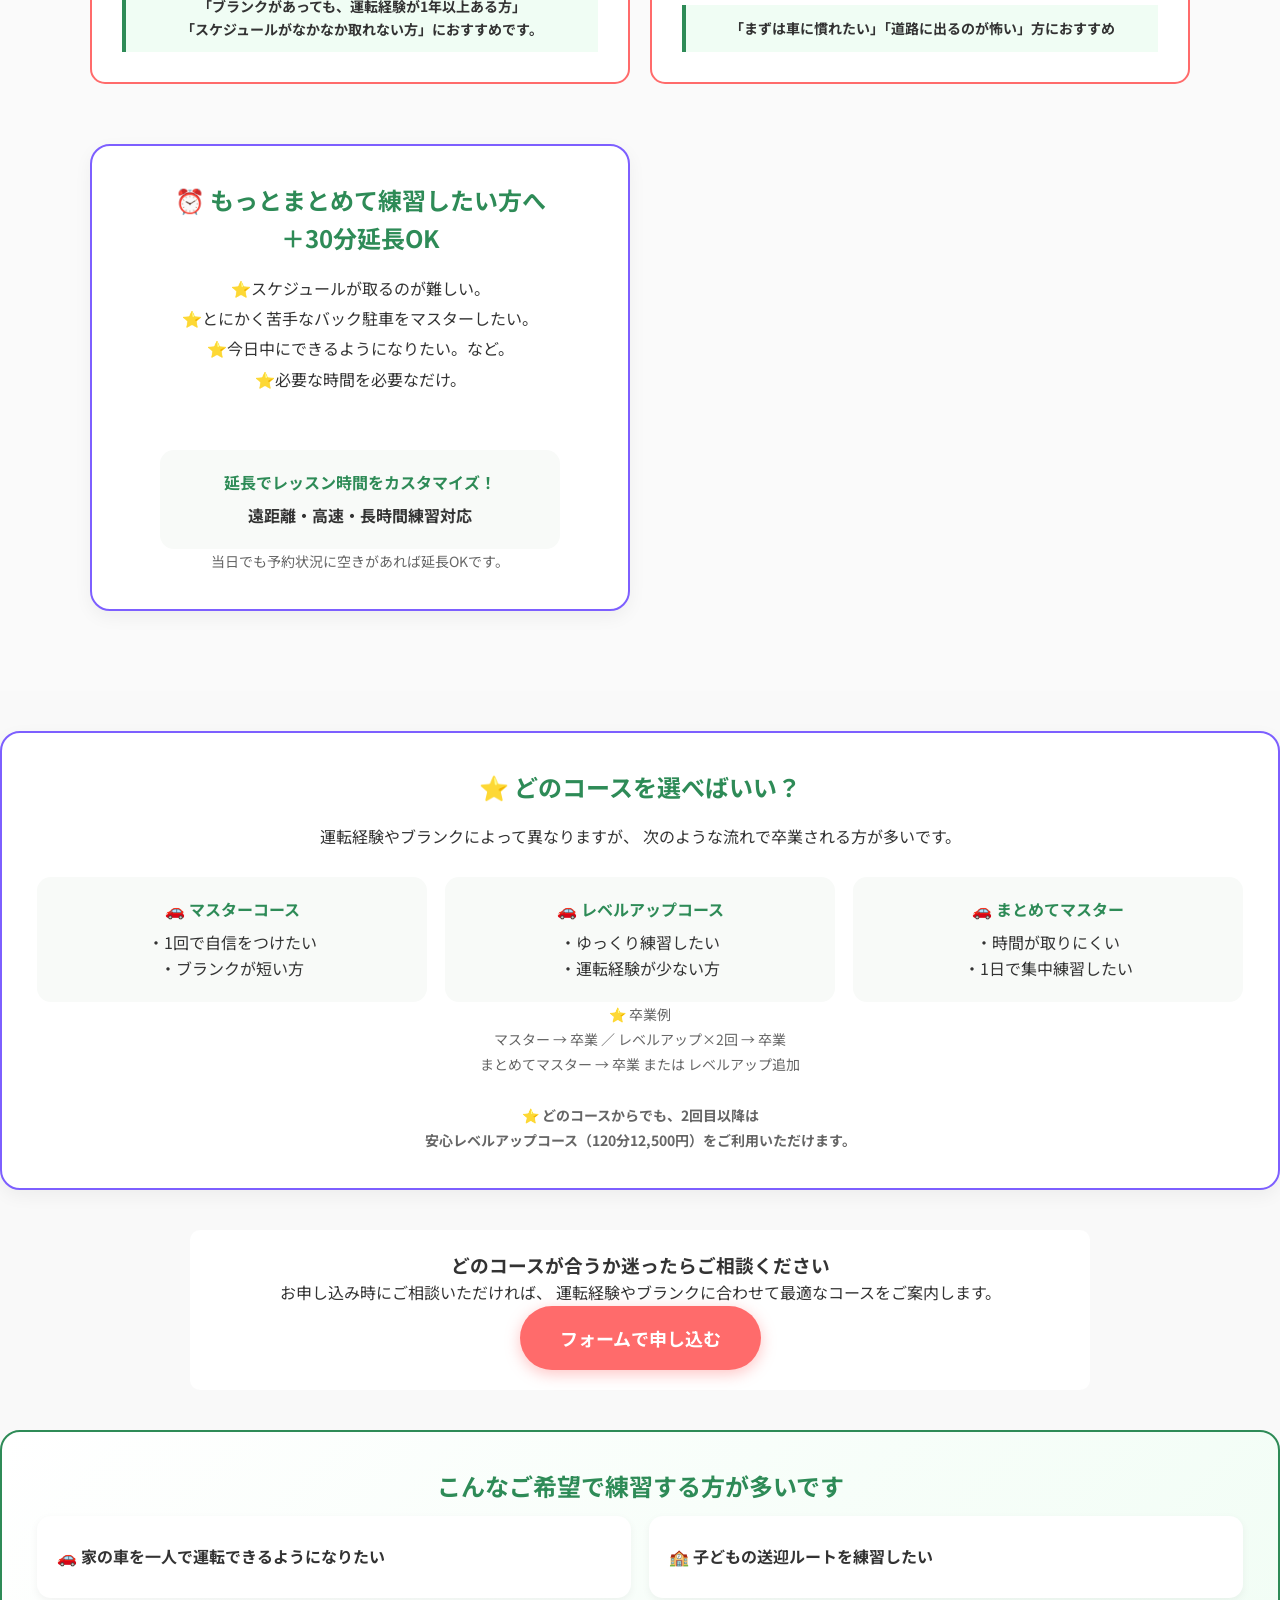
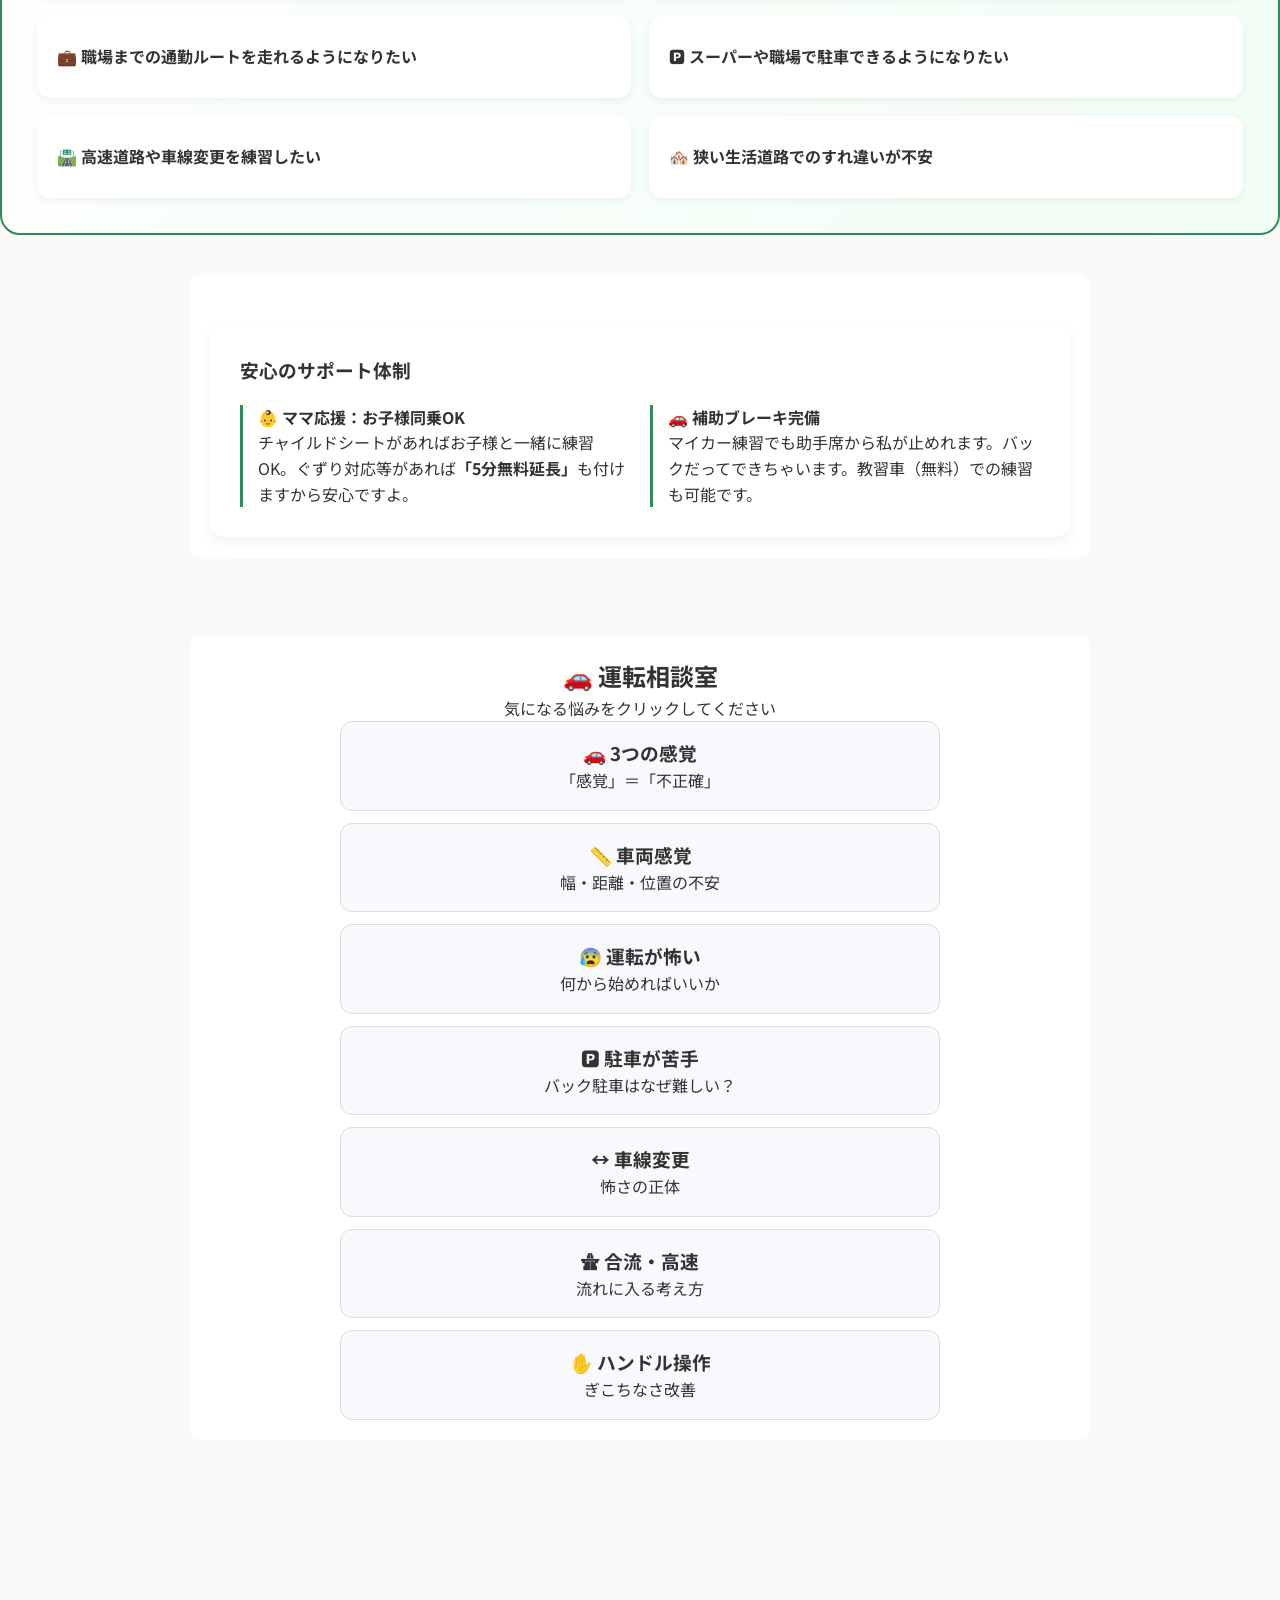
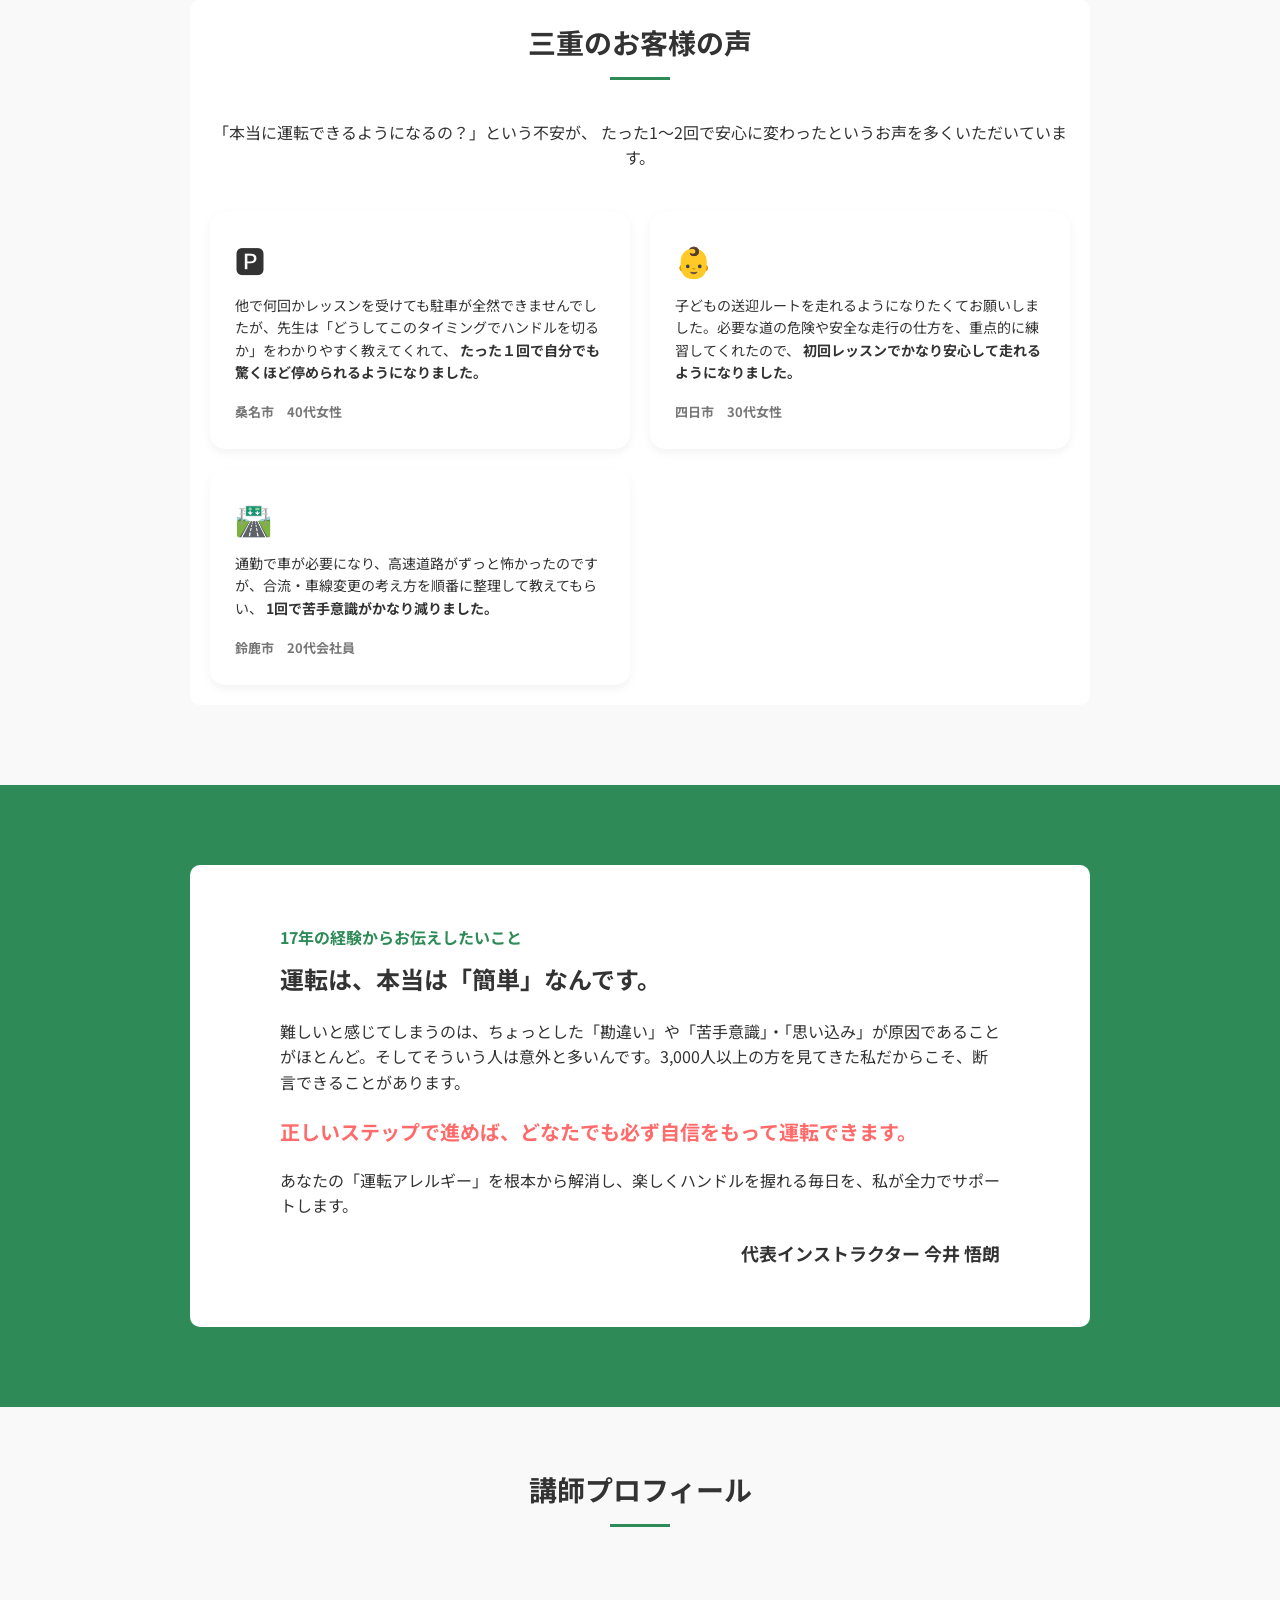
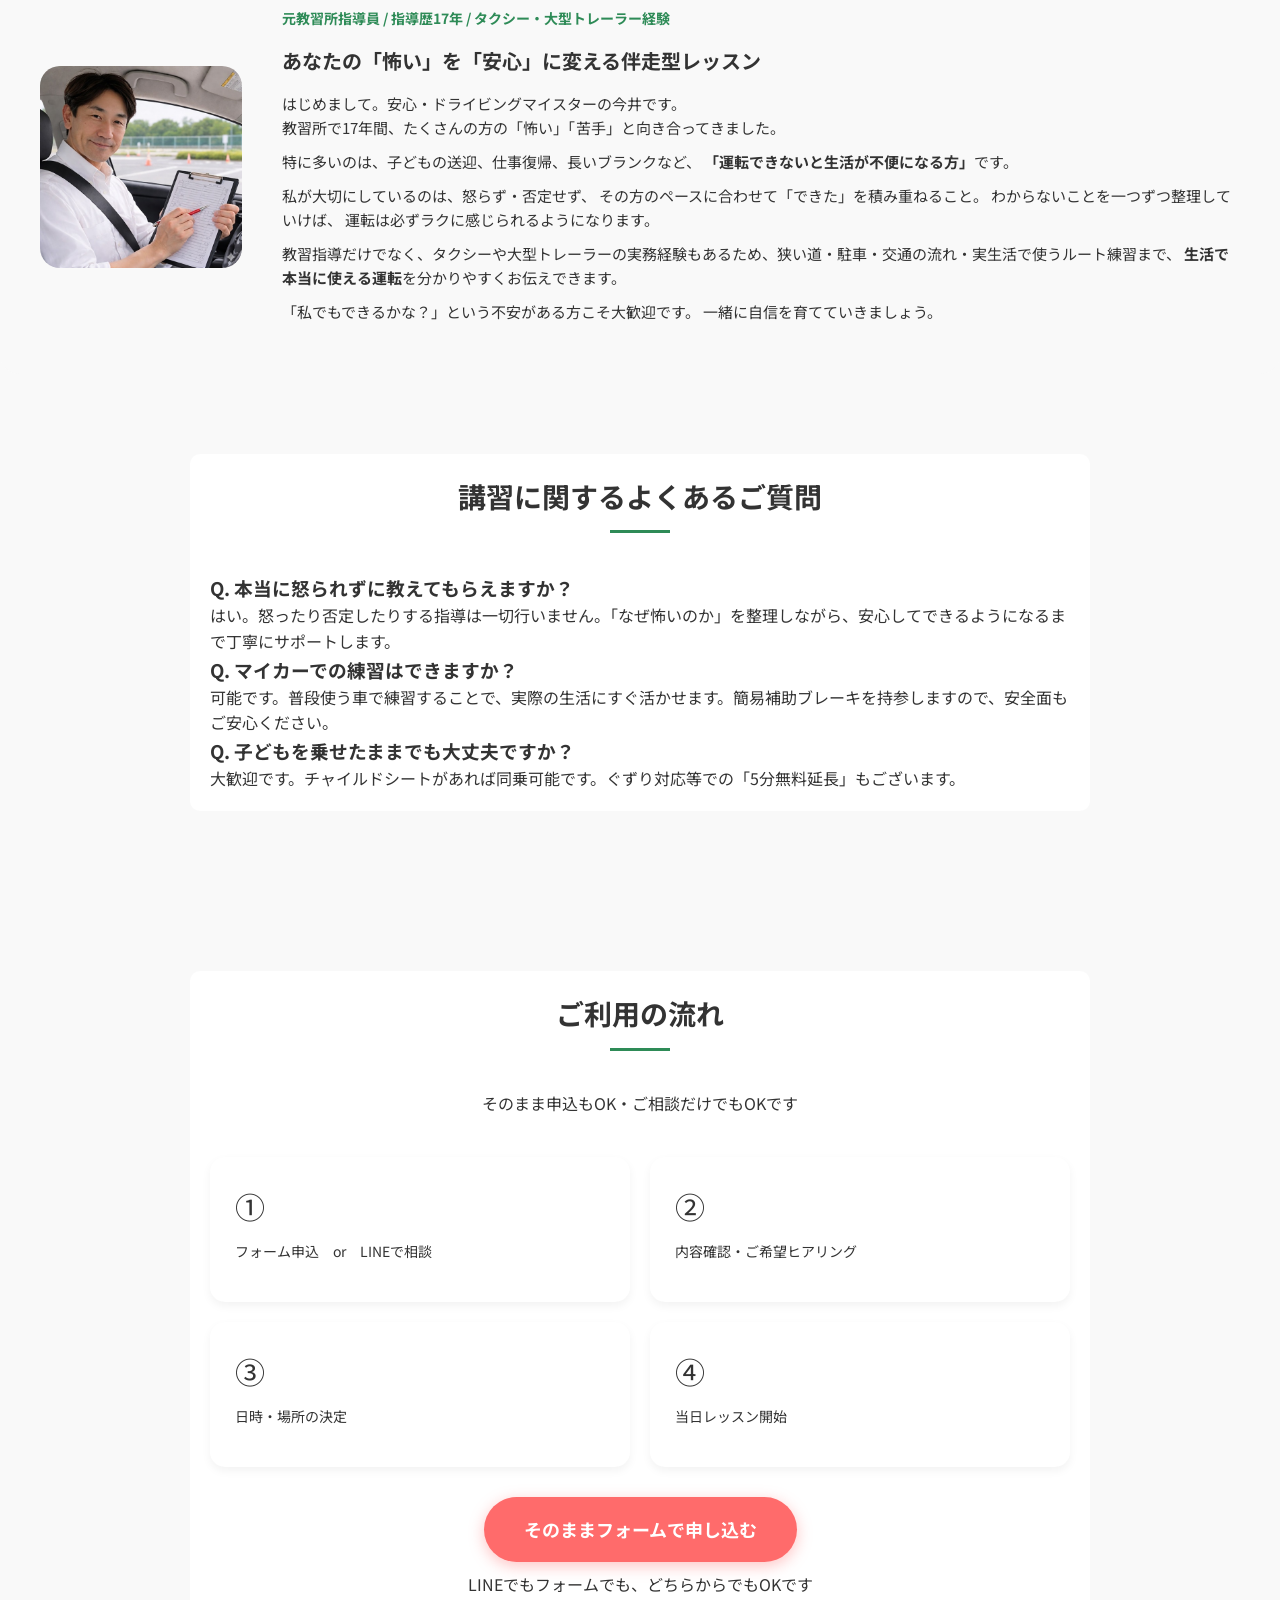
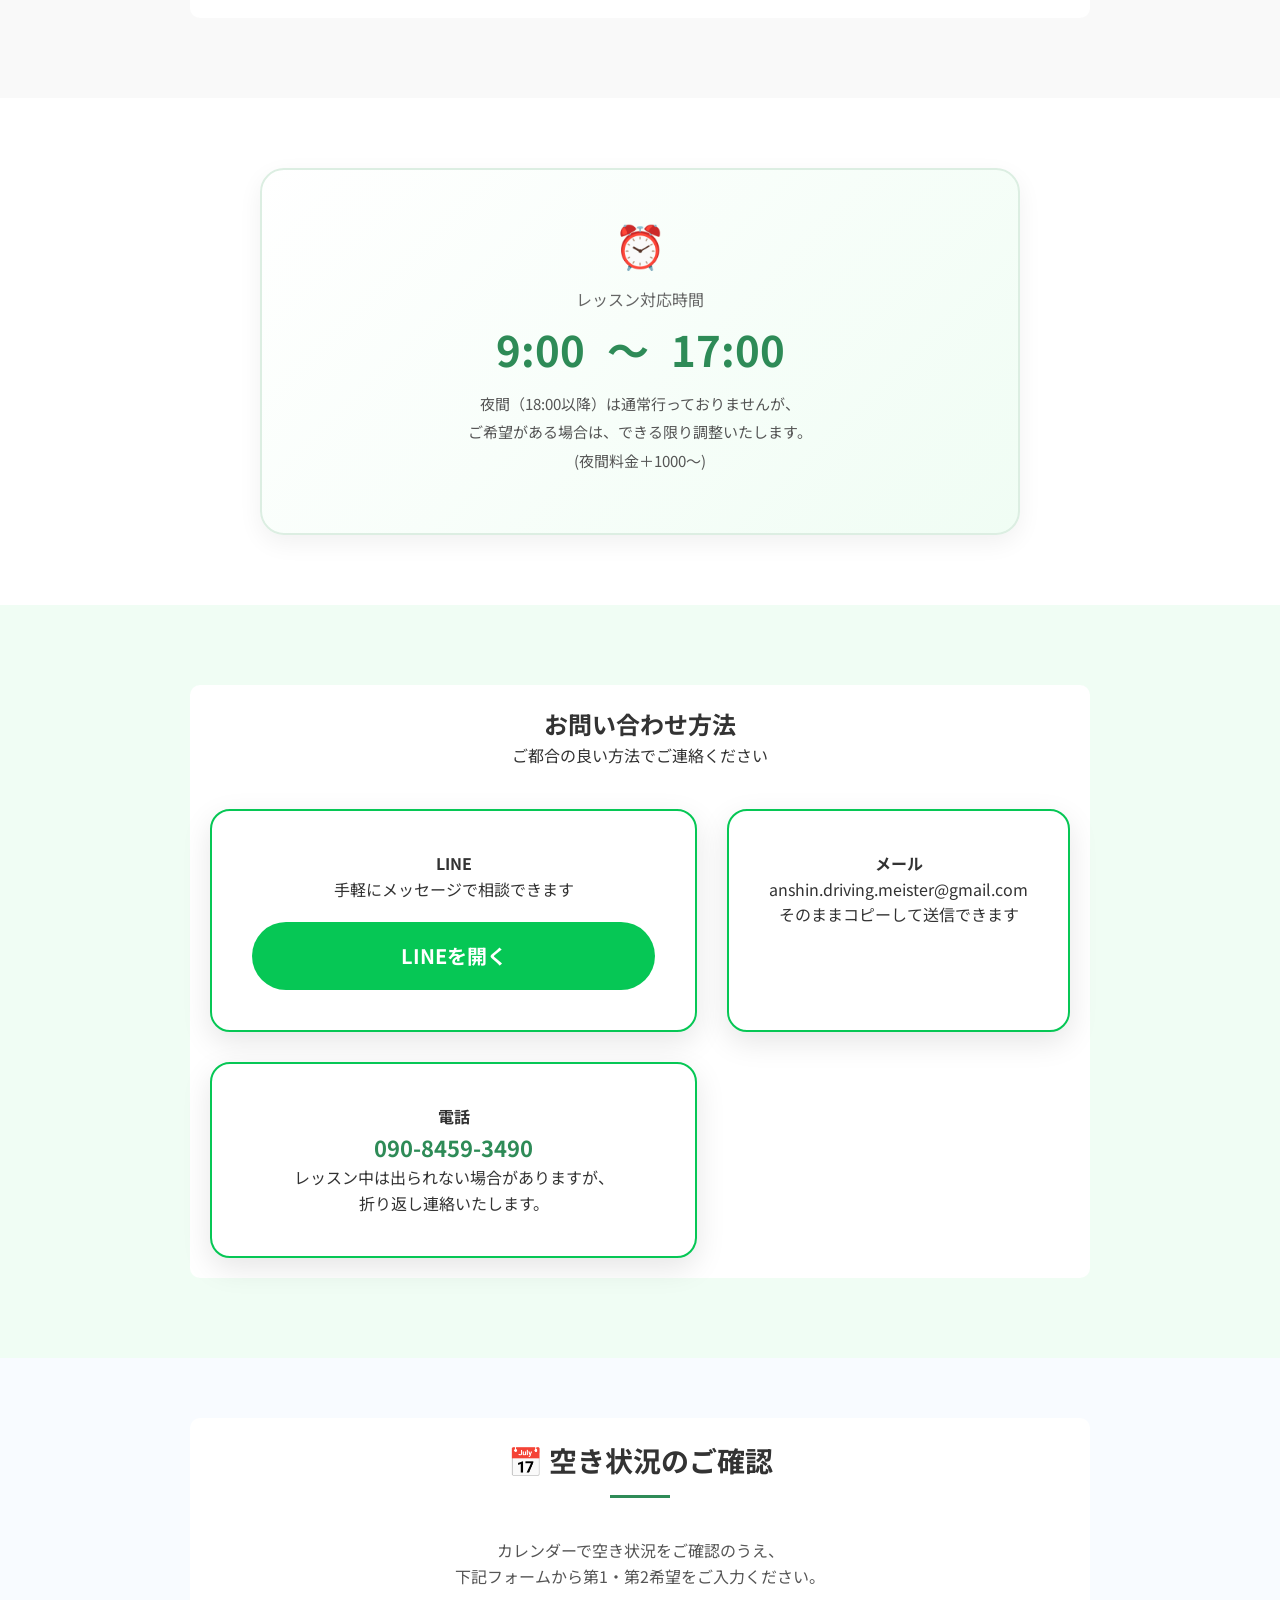
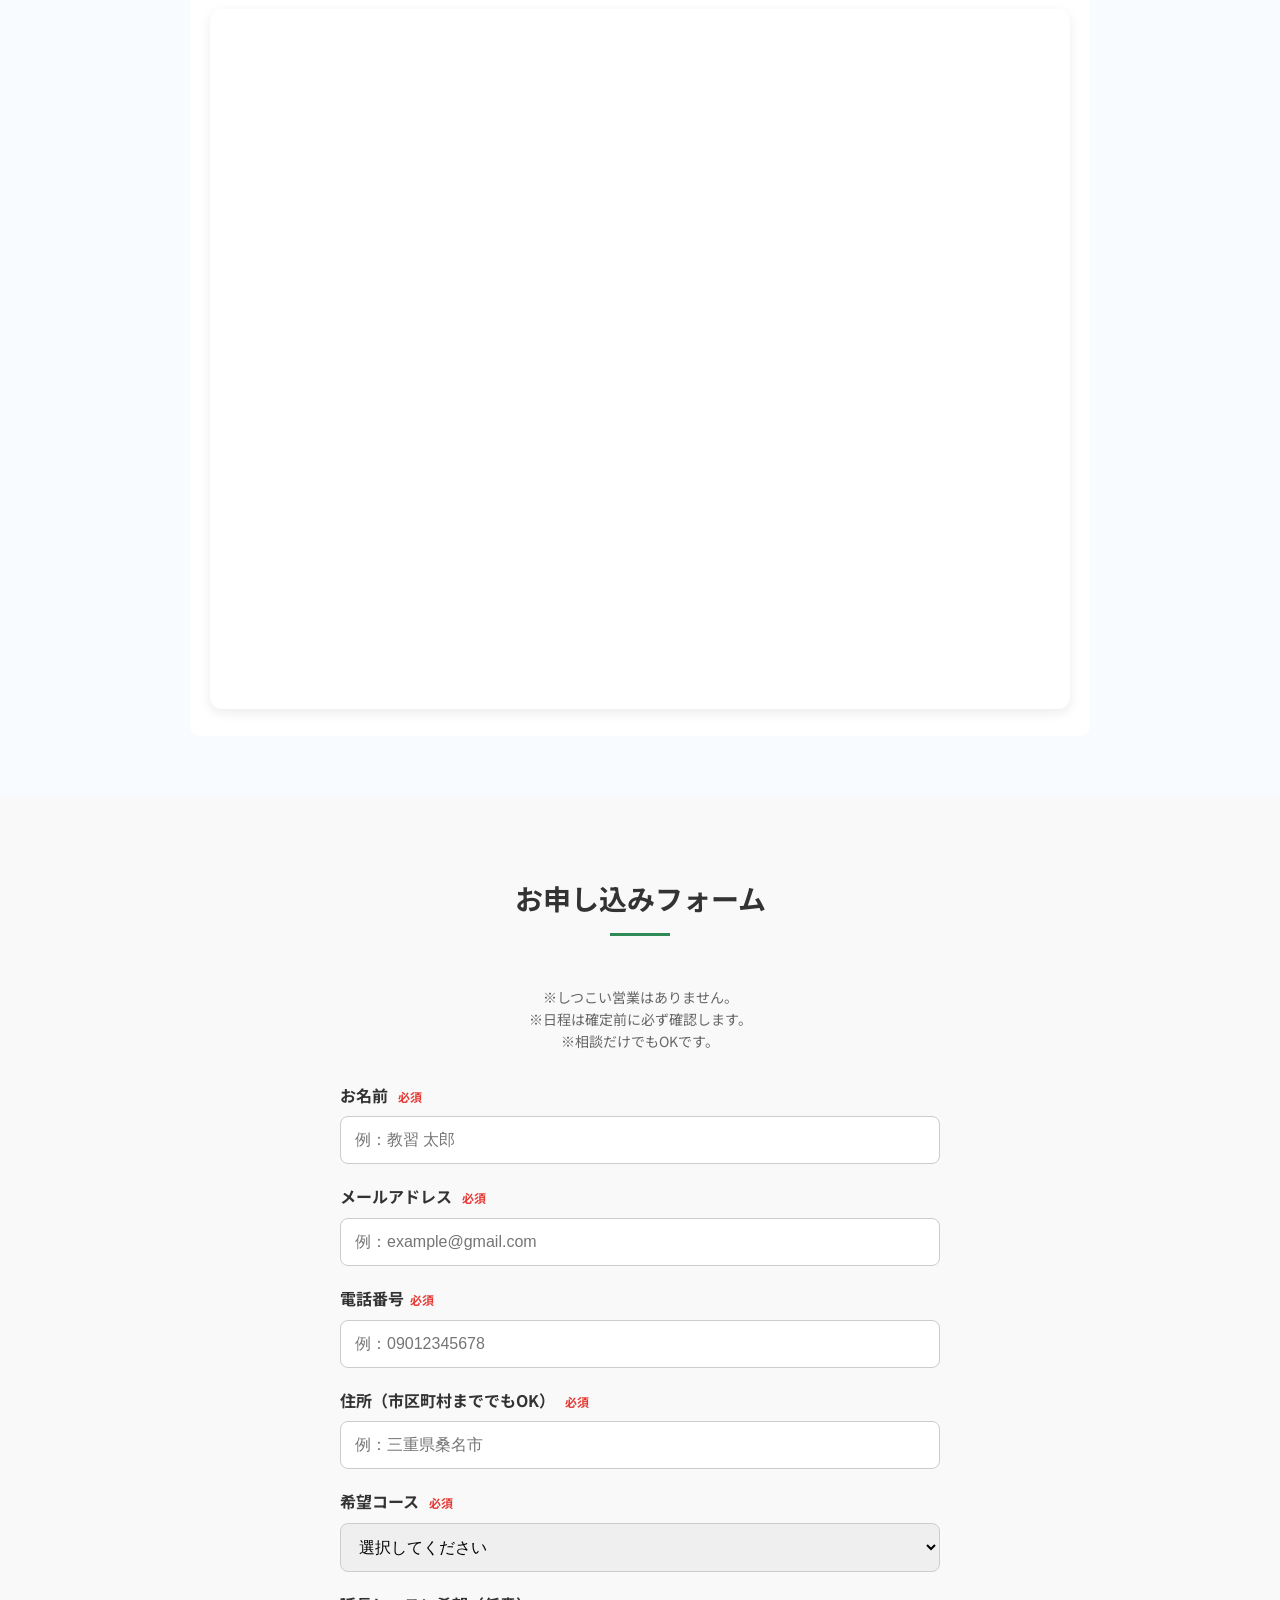
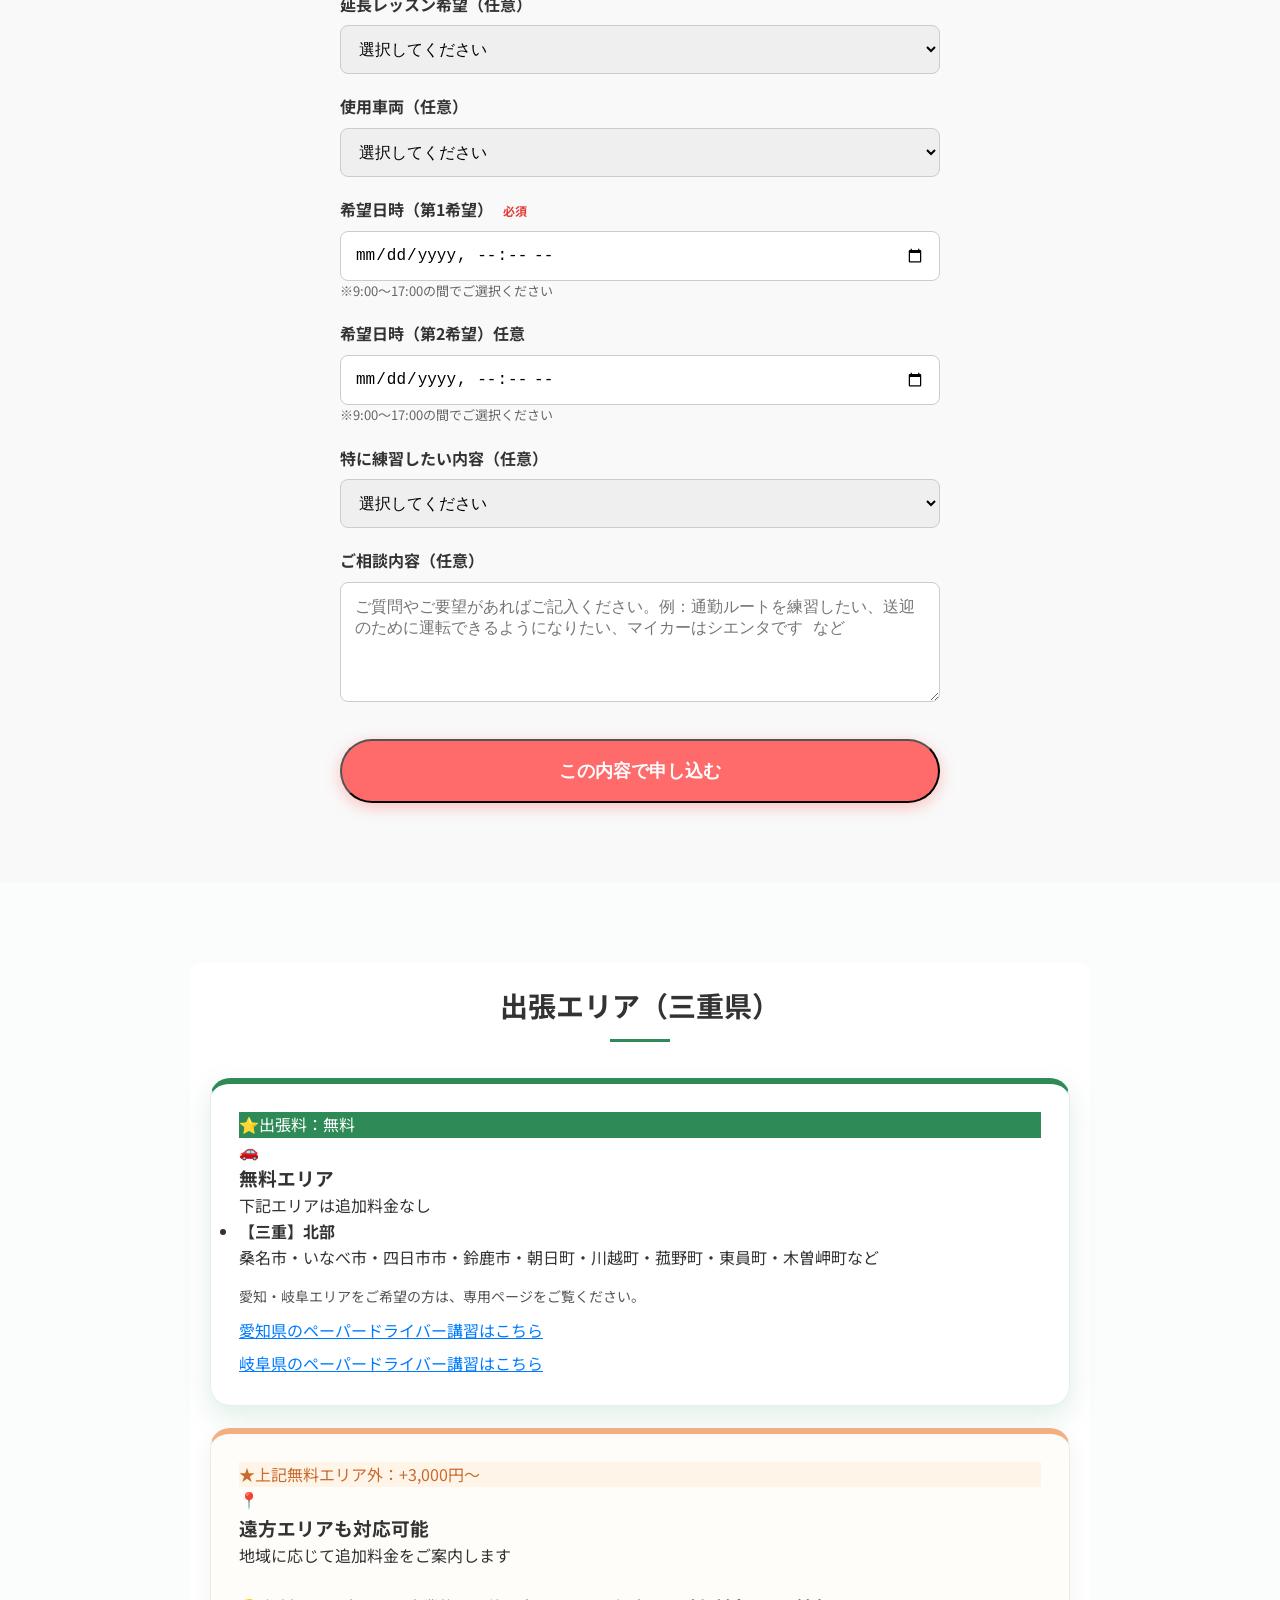
==== commit 5ed027b9: "Add files via upload" ====
--- a/index.html
+++ b/index.html
@@ -1,5 +1,4 @@
 <!DOCTYPE html>
-
 <html lang="ja">
 
 <head>
@@ -50,13 +49,10 @@
       }
     }
     </script>
-
 </head>
 
 <body>
-
     <header>
-
         <div class="container">
             <div class="header-layout">
                 <div class="logo-area center">
@@ -68,124 +64,57 @@
                 <nav class="main-nav area-only-nav">
 
                     <a href="/" class="area-tab active" title="三重県でペーパードライバー講習を受ける">三重</a>
-
                     <a href="aichi.html" class="area-tab" title="愛知県でペーパードライバー講習を受ける">愛知</a>
-
                     <a href="gifu.html" class="area-tab" title="岐阜県でペーパードライバー講習を受ける">岐阜</a>
 
                 </nav>
             </div>
         </div>
-
     </header>
 
     <section class="hero-new">
         <div class="hero-image-area">
-
             <div class="hero-photo-wrap">
                 <img src="img/mie_v2.png" alt="三重県でペーパードライバー講習を行う安心ドライビングマイスター代表 今井悟朗" class="hero-img-free">
                 <h1 class="hero-main-title">
-                    桑名・四日市・鈴鹿・木曽崎町対応
+                    桑名・四日市・鈴鹿・木曽岬町対応
                 </h1>
             </div>
-
         </div>
 
         <div class="hero-btns">
-
             <div class="hero-quick-nav">
-
                 <a href="#price">💰 コース料金</a>
                 <a href="#beginner">🔰 初心者デビュー</a>
                 <a href="#voice">💬 お客様の声</a>
                 <a href="#area">📍 出張エリア</a>
                 <a href="#form">📝 申込</a>
                 <a href="https://lin.ee/PbCxjHP" class="btn hero-btn-main">
-                    💬 LINEで相談 or 申込
+                    💬 LINEで相談
                 </a>
-
             </div>
         </div>
     </section>
 
     <section class="section worry-section">
         <div class="container center">
-
             <h2 class="section-title">こんなお悩みありませんか？</h2>
-
             <div class="area-list">
-
                 <div class="area-group">✔ 子どもの送迎で車が必要になった</div>
                 <div class="area-group">✔ 就職で運転が必要になった</div>
                 <div class="area-group">✔ 駐車や車線変更だけ苦手</div>
                 <div class="area-group">✔ 高速道路だけ集中的に練習したい</div>
                 <div class="area-group">✔ 免許取り立てで実際運転できるか不安</div>
-                <div class="area-group">✔ 就職前に一人で乗れるようにしたい</div>
-
-            </div>
-
+                <div class="area-group">✔ 運転が怖くて何年も乗っていない</div>
+            </div>
             <p class="voice-bottom-message">⭐その不安、17年の指導経験で「できる」に変えていきます。</p>
-
-        </div>
-    </section>
-
-    <section class="section center">
-        <div class="container center">
-
-            <h2>🚗 運転相談室</h2>
-            <p>気になる悩みをクリックしてください</p>
-
-            <div class="consult-grid">
-
-                <a href="/consult.html#three" class="consult-card">
-                    <h3>🚗 3つの感覚</h3>
-                    <p>「感覚」＝「不正確」</p>
-                </a>
-                <a href="/consult.html#space" class="consult-card">
-                    <h3>📏 車両感覚</h3>
-                    <p>幅・距離・位置の不安</p>
-                </a>
-                <a href="/consult.html#fear" class="consult-card">
-                    <h3>😰 運転が怖い</h3>
-                    <p>何から始めればいいか</p>
-                </a>
-                <a href="/consult.html#parking" class="consult-card">
-                    <h3>🅿️ 駐車が苦手</h3>
-                    <p>バック駐車はなぜ難しい？</p>
-                </a>
-                <a href="/consult.html#lane" class="consult-card">
-                    <h3>↔ 車線変更</h3>
-                    <p>怖さの正体</p>
-                </a>
-                <a href="/consult.html#merge" class="consult-card">
-                    <h3>🛣 合流・高速</h3>
-                    <p>流れに入る考え方</p>
-                </a>
-                <a href="/consult.html#handle" class="consult-card">
-                    <h3>✋ ハンドル操作</h3>
-                    <p>ぎこちなさ改善</p>
-                </a>
-
-            </div>
-        </div>
-    </section>
-
-    <section class="section center">
-        <h2>🚗 運転相談室はこちら</h2>
-        <p>運転の不安をテーマ別に解決できます</p>
-
-        <a href="/consult.html" class="btn hero-btn-main">
-            相談室を見る
-        </a>
+        </div>
     </section>
 
     <section class="section beginner-section" id="beginner">
         <div class="container">
-
             <div class="beginner-box">
-
                 <h3>🎓 免許取りたての「初心者マークデビュー」にも対応</h3>
-
                 <p>
                     教習車では運転できても、
                     <strong>自宅の車・家の駐車場・近所の細い道はまったく別物</strong>です。
@@ -197,7 +126,6 @@
                     ご自宅から、よく使う道・学校やバイト先までのルート・駐車場まで、
                     <strong>初心運転者の実生活デビューを安全にサポート</strong>します。
                 </p>
-
             </div>
         </div>
     </section>
@@ -205,721 +133,526 @@
     <section class="section container" id="features">
         <div class="feature-row">
             <div class="feature-item">
-
                 <span class="feature-icon">🔍</span>
-
                 <h4>教える力 × 実務経験</h4>
-
                 <p>
                     教習指導17年に加え、タクシー・大型トレーラーの実務経験を活かし、
                     市街地・狭い道・駐車・車線変更まで実践的に指導。
                     「目からウロコの運転指導」で「わからない」が「なるほど」に変わるから、楽しく上達できます。
                 </p>
-
-            </div>
-
+            </div>
             <div class="feature-item">
-
                 <span class="feature-icon">💡</span>
-
                 <h4>論理的なステップ</h4>
-
                 <p>17年の経験から導き出した独自のカリキュラム。運転のノウハウを言語化してレッスンします。無理・無駄な練習はせず、できることから一段ずつ積み上げるので上達が早いです。</p>
-
-            </div>
-
+            </div>
             <div class="feature-item">
-
                 <span class="feature-icon">🤝</span>
-
                 <h4>柔軟な対応力</h4>
-
                 <p>お子様同乗OKなママ向け配慮から、仕事での利用や高速、車庫入れ特訓まで、一人ひとりの「やりたいこと」「困っていること」に幅広く対応します。</p>
-
             </div>
         </div>
     </section>
 
     <section class="section price-bg center" id="price">
         <div class="single-price">
+            <div class="price-card recommended popular">
+
+                <span class="price-tag tag-pink">① 人気No.1｜安心マスターコース</span>
+                <p class="price-name"><strong>140分　15,000円（税込）</strong></p>
+                <p class="popular-note">
+                    初回受講で最も選ばれているコースです！
+                </p>
+
+                <p>※延長は＋30分からOK</p><br>
+
+                <strong>「ブランクが短い方」「運転経験がある程度ある方」におすすめ。<br>
+                    基本操作から実践走行まで幅広く練習できる人気コースです。</strong>
+
+                <p class="price-detail">
+                    【練習内容（全コース共通）】<br>
+                    ・運転機器の説明（意外と知らない機器操作。）<br>
+                    ・座席、ミラー調整（調整一つで運転が変わります。）<br>
+                    ・発進、停止（カックンブレーキ解消。）<br>
+                    ・車両感覚（車幅感覚のコツを身につけます。）<br>
+                    ・速度調整（状況に合わせた速度の使い方）<br>
+                    ・右左折（タイミングが大切です。）<br>
+                    ・車線変更（安全に車線変更するコツ。）<br>
+                    ・バック駐車（コツが分かれば意外と簡単）<br>
+                    ・危険予測、先読み運転（安全運転の肝です。）など…。<br><br>
+
+                    <strong>🛠️ 目的に合わせたカスタマイズも自由自在！</strong><br>
+                    「職場までの通勤ルート」「保育園・学校への送迎ルート」<br>
+                    「よく行くスーパーへの道」など、目的が決まっている方は、<br>
+                    その実際のルートを取り入れて練習できます。
+                </p>
+                <p class="price-recommend">
+                    「1回でできるだけ自信をつけたい方」や<br>
+                    「初心運転者の方」におすすめです！
+                </p>
+            </div>
+
             <div class="price-card recommended">
-
-                <span class="price-tag tag-pink">① 基本安心コース</span>
-
-                <p class="price-name"><strong>120分 13,200円（税込）</strong></p>
-
-                <p>※延長は30分からOK</p><br>
-
-                <strong>「運転が怖い」「何から始めればいいかわからない」方。</strong>
+                <span class="price-tag tag-green">② 安心レベルアップコース</span>
+                <p class="price-name"><strong>120分 13,500円（税込）<br></strong></p>
+                <p class="popular-note">
+                    ★2回目以降は120分12,500円で安心！
+                </p>
+
+                <p>※延長は＋30分からOK</p><br>
+
+                <strong>【2回以上のレッスンで確実に仕上げたい方へ】<br>
+                    無理なくステップアップする王道コースです。</strong>
 
                 <p class="price-detail">
-
-                    座席の合わせ方から始まり、車両感覚・速度調整を身につけながら、
-                    直進・右左折・後退など
-                    <strong>車の基本操作を中心に練習</strong>します。<br>
-                    はじめはとても緊張しますが、大丈夫！徐々に思い出して、楽しく運転できるようになります！<br>
-
+                    【練習内容は、安心マスターコースと同じです】<br><br>
+
+                    <strong>💡 よくあるご質問<br>
+                        1回のレッスンだけで運転できるようになりますか？</strong><br>
+
+                    17年の指導経験から本音を言うと、ブランクが長い方や<br>
+                    運転経験が少ない方は、1回のレッスンだけでは、頑張っても<br>
+                    「なんとか初心運転者に戻れる程度」が限界です。<br><br>
+
+                    無理をして「1回完結」目指すのではなく、レッスンを<br>
+                    2回以上に分けて段階を踏んだほうが、一番安全で結果的に<br>
+                    コスパ良く上達できる近道です！<br><br>
+
+                    <strong>🛠️ 目的に合わせたカスタマイズも自由自在！</strong><br>
+                    「職場までの通勤ルート」「保育園・学校への送迎ルート」<br>
+                    「よく行くスーパーへの道」など、目的が決まっている方は、<br>
+                    その実際のルートを取り入れて練習できます。
                 </p>
 
                 <p class="price-recommend">
-                    「初心運転者」「ブランクが長い」方に最適です。
-                </p>
-
+                    「ブランクが長い方」「運転経験が少ない方」は<br>
+                    この王道コースがおすすめです。
+                </p>
             </div>
 
             <div class="price-card recommended">
-                <span class="price-tag tag-green">② 応用実践コース</span>
-
-                <p class="price-name"><strong>120分 13,200円（税込）</strong></p>
-
-                <p>※延長は30分からOK</p><br>
-
-                <strong>ある程度運転経験がある方・次のステップに進みたい方。</strong>
+                <span class="price-tag tag-pink">③ まとめてマスターコース</span>
+                <p class="price-name"><strong>180分 18,000円（税込）</strong></p>
+
+                <p class="popular-note">
+                    このコース限定特典・出張料無料！<br>
+                    （当スクールから60kmを超える地域を除く）
+                </p>
+
+                <p>※延長は＋30分からOK</p><br>
+
+                <strong>1日で完結したい方向けのロングコースです。<br>
+                    苦手克服にも十分な時間を確保できます。</strong>
 
                 <p class="price-detail">
-                    基本走行を復習しつつ、狭い道路・交通量の多い道路など、
-                    <strong>実際の道路環境での走行練習</strong>を行います。<br><br>
-
-                    ※オーダーメイドコース内容を取り入れて練習できます。
-
+                    【練習内容は、安心マスターコースと同じです】<br><br>
+
+                    基本操作から応用走行まで、<br>
+                    まとまった時間を使って集中して練習できるコースです。<br><br>
+
+                    <strong>🛠️ 目的に合わせたカスタマイズも自由自在！</strong><br>
+                    「職場までの通勤ルート」「保育園・学校への送迎ルート」<br>
+                    「よく行くスーパーへの道」など、目的が決まっている方は、<br>
+                    その実際のルートを取り入れて練習できます。
                 </p>
 
                 <p class="price-recommend">
-                    過去に1年以上運転経験がある方・免許取り立ての方におすすめ
-                </p>
-
-            </div>
-
-            <div class="price-card recommended popular">
-                <span class="price-tag tag-pink">③ １８０分まとめてマスターコース</span>
-
-                <p class="price-name"><strong>180分 18,000円（税込）</strong></p>
-
-                <p>※延長は30分からOK</p><br>
-
-                <strong>スケジュールがなかなか取れない方。</strong>
+                    「ブランクがあっても、運転経験が1年以上ある方」<br>
+                    「スケジュールがなかなか取れない方」におすすめです。
+                </p>
+            </div>
+
+            <div class="price-card recommended">
+                <span class="price-tag tag-green">④ 練習コース安心プラン</span>
+
+                <p class="price-name"><strong>100分 16,000円<br>
+                        （税込・練習コース使用料込）</strong></p>
+
+                <p>※延長は＋30分からOK</p><br>
+
+                <strong>まずは安全な環境で、じっくり運転に<br>
+                    慣れたい方におすすめのコースです。</strong>
 
                 <p class="price-detail">
-                    基本安心コースと、応用実践コースを、
-                    <strong>凝縮して短時間で</strong>練習します。<br>
-
-                    ※オーダーメイドコース内容を取り入れて練習できます。
-
-                </p>
-
-                <p class="price-recommend">
-                    「一日でもはやく運転を身につけたい」方におすすめ
-                </p>
-
-            </div>
-
-            <div class="price-card recommended">
-                <span class="price-tag tag-green">④ オーダーメイドコース</span>
-
-                <p class="price-name"><strong>120分 13,200円（税込）</strong></p>
-                <p>※延長は30分からOK</p><br>
-                <strong>練習内容を自由にカスタマイズ！</strong>
-                <p class="price-detail">
-                    よく使う道・送迎ルートや職場など、目的地を決めたり、高速、駐車、車線変更など、苦手な項目だけを重点的に練習できます。※高速料金は別途必要です。<br><br>
-                    <strong>内容を自由にカスタマイズできる実践コース</strong>です。<br><br>
-                </p>
-                <p class="price-recommend">
-                    「必要な運転を効率よく練習したい」方におすすめ
-                </p>
-            </div>
-
-            <div class="price-card recommended">
-
-                <span class="price-tag tag-pink">⑤ 練習コースデビュー安心プラン</span>
-
-                <p class="price-name"><strong>110分 18,000円（税込・コース使用料込）</strong></p>
-
-                <strong>まずは、落ち着いた環境でじっくり運転に慣れたい</strong>
-
-                <p class="price-detail">
-
-                    いきなり一般道路が不安な方のための、
-
-                    <strong>安全な練習コースでの基礎練習プラン</strong>です。※希望があれば、レッスン後半で一般道路も走行できます。<br><br>
-
-                    ※練習コースは名古屋市北区にあります。大曽根駅周辺が待ち合せに便利です。**「※三重県北部（桑名など）からでも、近鉄やJR一本でアクセスしやすい大曽根駅周辺での待ち合わせです！」**
-
+                    いきなり一般道路が不安な方のための、<br>
+                    <strong>安全な練習コースでの基礎練習プラン</strong>です。<br><br>
+                    ※希望があれば、レッスン後半で一般道路も走行できます。<br><br>
+
+                    ※練習コースは名古屋市北区にあります。<br>
+                    大曽根駅周辺（近鉄・JRでアクセスしやすい）での<br>
+                    待ち合わせが便利です。<br>
+                    ※レッスン時間は、待ち合わせ場所から練習コースへの<br>
+                    移動時間は含みません。コースに到着してからの100分です。
                 </p>
 
                 <p class="price-recommend">
                     「まずは車に慣れたい」「道路に出るのが怖い」方におすすめ
                 </p>
-
             </div>
 
             <div class="extension-box">
-
-                <h3 class="extension-title">⏰ もっとまとめて練習したい方へ｜30分延長OK</h3>
+                <h3 class="extension-title">⏰ もっとまとめて練習したい方へ<br>
+                    ＋30分延長OK</h3>
 
                 <p class="extension-lead">
 
-                    ワンレッスンで150分以上しっかり練習したい方は、
-
-                    <strong>30分ごと +3,000円</strong>で延長できます。<br>
-
-                    ※適時休憩はとります。
-
+                    ⭐スケジュールが取るのが難しい。<br>
+                    ⭐とにかく苦手なバック駐車をマスターしたい。<br>
+                    ⭐今日中にできるようになりたい。など。<br>
+                    ⭐必要な時間を必要なだけ。<br><br>
                 </p>
 
                 <div class="extension-grid">
-
                     <div class="extension-item">
-
-                        <h4>30分追加</h4>
-
-                        <p><strong>150分レッスン</strong></p>
-
+                        <h4>延長でレッスン時間をカスタマイズ！</h4>
+                        <p><strong>遠距離・高速・長時間練習対応</strong></p>
                     </div>
-
-                    <div class="extension-item">
-
-                        <h4>60分追加</h4>
-
-                        <p><strong>180分レッスン</strong></p><br>
-                        ※料金はまとめてマスターコースと同じ18,000円となります。
-
-                    </div>
-
-                    <div class="extension-item">
-
-                        <h4>それ以上もOK</h4>
-
-                        <p><strong>遠距離・高速・長時間練習対応</strong></p>
-
-                    </div>
-
-                </div>
-
-
+                </div>
 
                 <p class="extension-note">
-
-                    当日でも予約状況に空きがあれば延長OKです。<br>
-
-                    遠距離走行をご希望の方、なかなか日程が取れない方にも人気です。
-
-                </p>
-
-            </div>
-
-        </div>
-
-        <div class="container center" style="margin:40px auto;">
-
-            <h3>コースが決まった方はこちら</h3>
-
-            <a href="#form" class="btn hero-btn-main">
-
-                この内容で申し込む
-
-            </a>
-
-        </div>
-
-    </section>
-
-
+                    当日でも予約状況に空きがあれば延長OKです。
+                </p>
+            </div>
+        </div>
+    </section>
+
+    <div class="extension-box">
+        <h3 class="extension-title">⭐ どのコースを選べばいい？</h3>
+        <p class="extension-lead"> 運転経験やブランクによって異なりますが、 次のような流れで卒業される方が多いです。 </p>
+
+        <div class="extension-grid">
+            <div class="extension-item">
+                <h4>🚗 マスターコース</h4>
+                <p>
+                    ・1回で自信をつけたい<br>
+                    ・ブランクが短い方
+                </p>
+            </div>
+
+            <div class="extension-item">
+                <h4>🚗 レベルアップコース</h4>
+                <p>
+                    ・ゆっくり練習したい<br>
+                    ・運転経験が少ない方
+                </p>
+            </div>
+
+            <div class="extension-item">
+                <h4>🚗 まとめてマスター</h4>
+                <p>
+                    ・時間が取りにくい<br>
+                    ・1日で集中練習したい
+                </p>
+            </div>
+
+        </div>
+        <p class="extension-note">
+            ⭐ 卒業例<br>
+            マスター → 卒業 ／ レベルアップ×2回 → 卒業<br>
+            まとめてマスター → 卒業 または レベルアップ追加
+        </p><br>
+        <p class="extension-note">
+            ⭐
+            <strong>どのコースからでも、2回目以降は<br>安心レベルアップコース（120分12,500円）をご利用いただけます。</strong>
+
+        </p>
+    </div>
+
+    <div class="container center" style="margin:40px auto;">
+        <h3>どのコースが合うか迷ったらご相談ください</h3>
+        <p>
+            お申し込み時にご相談いただければ、
+            運転経験やブランクに合わせて最適なコースをご案内します。
+        </p>
+        <a href="#form" class="btn hero-btn-main">
+            フォームで申し込む
+        </a>
+    </div>
 
     <section>
-
         <div class="lesson-example-box">
-
             <h3 class="lesson-example-title">こんなご希望で練習する方が多いです</h3>
-
-            <p class="lesson-example-sub">内容はすべて自由にオーダーメイドできます</p>
-
-
-
             <div class="lesson-example-grid">
-
                 <div class="lesson-example-item">🚗 家の車を一人で運転できるようになりたい</div>
-
                 <div class="lesson-example-item">🏫 子どもの送迎ルートを練習したい</div>
-
                 <div class="lesson-example-item">💼 職場までの通勤ルートを走れるようになりたい</div>
-
                 <div class="lesson-example-item">🅿️ スーパーや職場で駐車できるようになりたい</div>
-
                 <div class="lesson-example-item">🛣️ 高速道路や車線変更を練習したい</div>
-
                 <div class="lesson-example-item">🏘️ 狭い生活道路でのすれ違いが不安</div>
-
-                <div class="lesson-example-item">✨ ご希望に合わせて自由設計OK</div>
-
-            </div>
-
-        </div>
-
-    </section>
-
-
+            </div>
+        </div>
+    </section>
 
     <div class="container">
-
         <div class="info-box">
-
             <h3 class="info-title">安心のサポート体制</h3>
-
             <div class="info-grid">
-
                 <div class="info-item mama-benefit">
-
                     <h4>👶 ママ応援：お子様同乗OK</h4>
-
                     <p>チャイルドシートがあればお子様と一緒に練習OK。ぐずり対応等があれば<strong>「5分無料延長」</strong>も付けますから安心ですよ。</p>
-
                 </div>
 
                 <div class="info-item">
-
                     <h4>🚗 補助ブレーキ完備</h4>
-
                     <p>マイカー練習でも助手席から私が止めれます。バックだってできちゃいます。教習車（無料）での練習も可能です。</p>
-
-                </div>
-
-                <div class="info-item">
-
-                    <h4>🛣️ 目的別走行OK・高速OK</h4>
-
-                    <p>幼稚園まで・職場まで等、目的に合わせた練習が可能です（高速代等は実費負担）。お気軽にご相談ください。</p>
-
-                </div>
-
-            </div>
-
-        </div>
-
+                </div>
+            </div>
+        </div>
     </div>
 
-
+    <section class="section center">
+        <div class="container center">
+            <h2>🚗 運転相談室</h2>
+            <p>気になる悩みをクリックしてください</p>
+            <div class="consult-grid">
+                <a href="consult.html#three" class="consult-card">
+                    <h3>🚗 3つの感覚</h3>
+                    <p>「感覚」＝「不正確」</p>
+                </a>
+                <a href="consult.html#space" class="consult-card">
+                    <h3>📏 車両感覚</h3>
+                    <p>幅・距離・位置の不安</p>
+                </a>
+                <a href="consult.html#fear" class="consult-card">
+                    <h3>😰 運転が怖い</h3>
+                    <p>何から始めればいいか</p>
+                </a>
+                <a href="consult.html#parking" class="consult-card">
+                    <h3>🅿️ 駐車が苦手</h3>
+                    <p>バック駐車はなぜ難しい？</p>
+                </a>
+                <a href="consult.html#lane" class="consult-card">
+                    <h3>↔ 車線変更</h3>
+                    <p>怖さの正体</p>
+                </a>
+                <a href="consult.html#merge" class="consult-card">
+                    <h3>🛣 合流・高速</h3>
+                    <p>流れに入る考え方</p>
+                </a>
+                <a href="consult.html#handle" class="consult-card">
+                    <h3>✋ ハンドル操作</h3>
+                    <p>ぎこちなさ改善</p>
+                </a>
+            </div>
+        </div>
+    </section>
 
     <section class="section voice-section" id="voice">
-
         <div class="container">
-
             <h2 class="section-title center">三重のお客様の声</h2>
-
             <p class="voice-lead center">
-
                 「本当に運転できるようになるの？」という不安が、
-
                 たった1〜2回で安心に変わったというお声を多くいただいています。
-
-            </p>
-
-
+            </p>
 
             <div class="voice-grid">
-
                 <div class="voice-card">
-
                     <div class="voice-icon">🅿️</div>
-
                     <p class="voice-text">
-
-                        他で何回かレッスンを受けても駐車が全然できませんでしたが、
-
-                        先生は「どうしてこのタイミングでハンドルを切るか」をわかりやすく教えてくれて、
-
+                        他で何回かレッスンを受けても駐車が全然できませんでしたが、先生は「どうしてこのタイミングでハンドルを切るか」をわかりやすく教えてくれて、
                         <strong>たった１回で自分でも驚くほど停められるようになりました。</strong>
-
                     </p>
-
                     <span class="voice-user">桑名市　40代女性</span>
-
-                </div>
-
-
+                </div>
 
                 <div class="voice-card">
-
                     <div class="voice-icon">👶</div>
-
                     <p class="voice-text">
-
-                        子どもの送迎ルートを走れるようになりたくてお願いしました。
-
-                        必要な道の危険や安全な走行の仕方を、重点的に練習してくれたので、
-
+                        子どもの送迎ルートを走れるようになりたくてお願いしました。必要な道の危険や安全な走行の仕方を、重点的に練習してくれたので、
                         <strong>初回レッスンでかなり安心して走れるようになりました。</strong>
-
                     </p>
-
                     <span class="voice-user">四日市　30代女性</span>
-
-                </div>
-
-
+                </div>
 
                 <div class="voice-card">
-
                     <div class="voice-icon">🛣️</div>
-
                     <p class="voice-text">
-
-                        通勤で車が必要になり、高速道路がずっと怖かったのですが、
-
-                        合流・車線変更の考え方を順番に整理して教えてもらい、
-
+                        通勤で車が必要になり、高速道路がずっと怖かったのですが、合流・車線変更の考え方を順番に整理して教えてもらい、
                         <strong>1回で苦手意識がかなり減りました。</strong>
-
                     </p>
-
                     <span class="voice-user">鈴鹿市　20代会社員</span>
-
-                </div>
-
-            </div>
-
-        </div>
-
-    </section>
-
-
+                </div>
+            </div>
+        </div>
+    </section>
 
     <section class="message-section">
-
         <div class="container">
-
             <div class="message-card">
-
                 <span class="message-tag">17年の経験からお伝えしたいこと</span>
-
                 <h2 class="message-title">運転は、本当は「簡単」なんです。</h2>
 
-
-
                 <div class="message-content">
-
                     <p>難しいと感じてしまうのは、ちょっとした「勘違い」や「苦手意識」・「思い込み」が原因であることがほとんど。そしてそういう人は意外と多いんです。3,000人以上の方を見てきた私だからこそ、断言できることがあります。
-
                     </p>
-
                     <p class="highlight-text">正しいステップで進めば、どなたでも<strong>必ず自信をもって運転できます。</strong></p>
-
                     <p>あなたの「運転アレルギー」を根本から解消し、楽しくハンドルを握れる毎日を、私が全力でサポートします。</p>
-
-                </div>
-
-
+                </div>
 
                 <div class="message-signature">
-
                     代表インストラクター 今井 悟朗
-
-                </div>
-
-            </div>
-
-        </div>
-
-    </section>
-
-
-
-    <h2 class="section-title center">講師プロフィール</h2>
-
+                </div>
+            </div>
+        </div>
+    </section>
+
+    <h2 class="section-title center profile-title">講師プロフィール</h2>
     <div class="profile-box">
-
         <div class="profile-image">
-
             <img src="img/koushi.jpg" alt="元教習所指導員・今井悟朗のプロフィール。タクシー・大型トレーラー経験を活かした実践的な運転指導"
                 class="profile-img-standard">
-
-        </div>
-
-
-
+        </div>
         <div class="profile-content">
-
             <p class="profile-sub">
-
                 元教習所指導員 / 指導歴17年 / タクシー・大型トレーラー経験
-
-            </p>
-
-
-
+            </p>
             <h3 class="profile-name">あなたの「怖い」を「安心」に変える伴走型レッスン</h3>
 
-
-
             <p class="profile-text">
-
                 はじめまして。安心・ドライビングマイスターの今井です。<br>
-
                 教習所で17年間、たくさんの方の「怖い」「苦手」と向き合ってきました。
-
-            </p>
-
-
-
+            </p>
             <p class="profile-text">
-
                 特に多いのは、子どもの送迎、仕事復帰、長いブランクなど、
-
                 <strong>「運転できないと生活が不便になる方」</strong>です。
-
-            </p>
-
-
-
+            </p>
             <p class="profile-text">
-
                 私が大切にしているのは、怒らず・否定せず、
-
                 その方のペースに合わせて「できた」を積み重ねること。
-
                 わからないことを一つずつ整理していけば、
-
                 運転は必ずラクに感じられるようになります。
-
-            </p>
-
-
-
+            </p>
             <p class="profile-text">
-
-                教習指導だけでなく、タクシーや大型トレーラーの実務経験もあるため、
-
-                狭い道・駐車・交通の流れ・実生活で使うルート練習まで、
-
+                教習指導だけでなく、タクシーや大型トレーラーの実務経験もあるため、狭い道・駐車・交通の流れ・実生活で使うルート練習まで、
                 <strong>生活で本当に使える運転</strong>を分かりやすくお伝えできます。
-
-            </p>
-
-
+            </p>
 
             <p class="profile-text">
-
                 「私でもできるかな？」という不安がある方こそ大歓迎です。
-
                 一緒に自信を育てていきましょう。
-
-            </p>
-
-        </div>
-
+            </p>
+        </div>
     </div>
 
-
-
     <section class="section faq-section" id="faq">
-
         <div class="container">
-
             <h2 class="section-title center">講習に関するよくあるご質問</h2>
-
             <div class="faq-list">
-
                 <div class="faq-item">
-
                     <h3 class="faq-question">Q. 本当に怒られずに教えてもらえますか？</h3>
-
                     <p class="faq-answer">はい。怒ったり否定したりする指導は一切行いません。「なぜ怖いのか」を整理しながら、安心してできるようになるまで丁寧にサポートします。</p>
-
                 </div>
 
                 <div class="faq-item">
-
                     <h3 class="faq-question">Q. マイカーでの練習はできますか？</h3>
-
                     <p class="faq-answer">可能です。普段使う車で練習することで、実際の生活にすぐ活かせます。簡易補助ブレーキを持参しますので、安全面もご安心ください。</p>
-
                 </div>
 
                 <div class="faq-item">
-
                     <h3 class="faq-question">Q. 子どもを乗せたままでも大丈夫ですか？</h3>
-
                     <p class="faq-answer">大歓迎です。チャイルドシートがあれば同乗可能です。ぐずり対応等での「5分無料延長」もございます。</p>
-
-                </div>
-
-            </div>
-
-        </div>
-
-    </section>
-
-
+                </div>
+            </div>
+        </div>
+    </section>
 
     <section class="section flow-section" id="flow">
-
         <div class="container">
-
             <h2 class="section-title center">ご利用の流れ</h2>
-
             <p class="center">そのまま申込もOK・ご相談だけでもOKです</p>
 
-
-
             <div class="voice-grid">
-
                 <div class="voice-card">
-
                     <div class="voice-icon">①</div>
-
                     <p class="voice-text">フォーム申込　or　LINEで相談</p>
-
                 </div>
 
                 <div class="voice-card">
-
                     <div class="voice-icon">②</div>
-
                     <p class="voice-text">内容確認・ご希望ヒアリング</p>
-
                 </div>
 
                 <div class="voice-card">
-
                     <div class="voice-icon">③</div>
-
                     <p class="voice-text">日時・場所の決定</p>
-
                 </div>
 
                 <div class="voice-card">
-
                     <div class="voice-icon">④</div>
-
                     <p class="voice-text">当日レッスン開始</p>
-
-                </div>
-
-            </div>
-
-
+                </div>
+            </div>
 
             <div class="center" style="margin-top:30px;">
-
                 <a href="#form" class="btn hero-btn-main">
-
                     そのままフォームで申し込む
-
                 </a>
 
                 <p style="margin-top:10px;">
-
                     LINEでもフォームでも、どちらからでもOKです
-
-                </p>
-
-            </div>
-
-        </div>
-
-    </section>
-
-
+                </p>
+            </div>
+        </div>
+    </section>
 
     <section class="section lesson-time-section">
-
         <div class="container">
-
             <div class="lesson-time-card">
-
                 <div class="lesson-time-icon">⏰</div>
-
                 <p class="lesson-time-label">レッスン対応時間</p>
-
                 <div class="lesson-time-hours">
 
                     <span>9:00</span>
-
                     <span class="wave">〜</span>
-
                     <span>17:00</span>
 
                 </div>
 
                 <p class="lesson-time-note">
-
                     夜間（18:00以降）は通常行っておりませんが、<br>
-
                     ご希望がある場合は、できる限り調整いたします。<br>(夜間料金＋1000～)
-
-                </p>
-
-            </div>
-
-        </div>
-
-    </section>
-
-
+                </p>
+
+            </div>
+        </div>
+    </section>
 
     <section class="cta-band">
-
         <div class="container center">
-
             <h2 class="cta-title">お問い合わせ方法</h2>
-
             <p class="cta-sub">ご都合の良い方法でご連絡ください</p>
 
-
-
             <div class="contact-options">
-
                 <div class="contact-box">
-
                     <h4>LINE</h4>
-
                     <p class="contact-desc">手軽にメッセージで相談できます</p>
-
                     <a href="https://lin.ee/PbCxjHP" class="btn cta-line-btn">
-
                         LINEを開く
-
                     </a>
-
                 </div>
 
                 <div class="contact-box">
-
                     <h4>メール</h4>
-
                     <p class="email-addr">anshin.driving.meister@gmail.com</p>
-
                     <p class="sub-note">そのままコピーして送信できます</p>
-
                 </div>
 
                 <div class="contact-box">
-
                     <h4>電話</h4>
-
                     <p class="phone-num">
-
                         <a href="tel:09084593490" style="color: inherit; text-decoration: none;">
-
                             090-8459-3490
-
                         </a>
-
                     </p>
-
-                    <p class="sub-note">レッスン中は出られない場合がありますが、折り返し連絡いたします。</p>
-
-                </div>
-
-            </div>
-
-        </div>
-
+                    <p class="sub-note">レッスン中は出られない場合がありますが、<br>折り返し連絡いたします。</p>
+                </div>
+            </div>
+        </div>
     </section>
 
     <section class="section calendar-section">
         <div class="container center">
             <h2 class="section-title">📅 空き状況のご確認</h2>
-
             <p class="calendar-lead">
                 カレンダーで空き状況をご確認のうえ、<br>
                 下記フォームから第1・第2希望をご入力ください。
@@ -945,42 +678,41 @@
         <form action="https://formspree.io/f/xykvyvkv" method="POST">
 
             <label>お名前 <span class="required">必須</span></label>
-
             <input type="text" name="name" placeholder="例：教習 太郎" required>
 
             <label>メールアドレス <span class="required">必須</span></label>
-
             <input type="email" name="email" placeholder="例：example@gmail.com" required>
 
-            <label>電話番号 <span class="required">必須</span></label>
-
-            <input type="tel" name="phone" placeholder="例：090-1234-5678" required>
+            <label>電話番号<span class="required">必須</span></label>
+            <input type="tel" name="phone" placeholder="例：09012345678" required>
 
             <label>住所（市区町村まででもOK） <span class="required">必須</span></label>
-
             <input type="text" name="address" placeholder="例：三重県桑名市" required>
 
             <label>希望コース <span class="required">必須</span></label>
             <select name="course" required>
-
                 <option value="">選択してください</option>
-
-                <option>基本安心コース</option>
-                <option>応用実践コース</option>
+                <option>コースは相談して決めたい</option>
+                <option>安心マスターコース</option>
+                <option>安心レベルアップコース</option>
                 <option>まとめてマスターコース</option>
-                <option>オーダーメイドコース</option>
-                <option>練習コースデビュー安心プラン</option>
-
+                <option>練習コース安心プラン</option>
+            </select>
+
+            <label>延長レッスン希望（任意）</label>
+            <select name="extension">
+                <option value="">選択してください</option>
+                <option>希望しない</option>
+                <option>＋30分延長希望</option>
+                <option>＋60分延長希望</option>
+                <option>相談して決めたい</option>
             </select>
 
             <label>使用車両（任意）</label>
             <select name="car">
-
                 <option value="">選択してください</option>
-
-                <option>マイカー（車種がわかれば記入）</option>
+                <option>マイカー（車種がわかればご相談内容に記入）</option>
                 <option>教習車（無料）</option>
-
             </select>
 
             <label>希望日時（第1希望） <span class="required">必須</span></label>
@@ -995,264 +727,146 @@
                 ※9:00〜17:00の間でご選択ください
             </p>
 
+            <label>特に練習したい内容（任意）</label>
+            <select name="practice">
+                <option value="">選択してください</option>
+                <option>バック駐車</option>
+                <option>車線変更</option>
+                <option>高速道路</option>
+                <option>狭い道路</option>
+                <option>通勤ルート</option>
+                <option>送迎ルート</option>
+                <option>全体的に不安</option>
+            </select>
+
             <label>ご相談内容（任意）</label>
-
-            <textarea name="message" placeholder="例：駐車が苦手なので重点的に練習したい"></textarea>
+            <textarea name="message"
+                placeholder="ご質問やご要望があればご記入ください。例：通勤ルートを練習したい、送迎のために運転できるようになりたい、マイカーはシエンタです など"></textarea>
 
             <input type="hidden" name="_next" value="https://anshin-driving.com/thanks.html">
-
             <button type="submit" class="btn hero-btn-main">
-
                 この内容で申し込む
-
             </button>
-
         </form>
-
-    </section>
-
-
+    </section>
 
     <section class="section area-section" id="area">
-
         <div class="container">
-
             <h2 class="section-title center">出張エリア（三重県）</h2>
-
-
-
             <div class="area-flex-container">
-
                 <div class="area-card free-card">
-
                     <div class="area-status">⭐出張料：無料</div>
 
                     <div class="area-header">
-
                         <span class="icon">🚗</span>
-
                         <h3>無料エリア</h3>
-
                         <p class="distance-limit">下記エリアは追加料金なし</p>
-
                     </div>
 
                     <ul class="city-details full-list">
-
                         <li><strong><span>【三重】北部</span></strong><br>
-
                             桑名市・いなべ市・四日市市・鈴鹿市・朝日町・川越町・菰野町・東員町・木曽岬町など
-
                         </li>
-
                     </ul>
 
                     <p style="margin-top:15px; font-size:14px; color:#555;">
-
                         愛知・岐阜エリアをご希望の方は、専用ページをご覧ください。
-
                     </p>
 
                     <div style="display:flex; flex-direction:column; gap:8px; margin-top:10px;">
 
                         <a href="aichi.html" style="color:#007BFF; text-decoration:underline;">愛知県のペーパードライバー講習はこちら</a>
-
                         <a href="gifu.html" style="color:#007BFF; text-decoration:underline;">岐阜県のペーパードライバー講習はこちら</a>
 
                     </div>
-
-                </div>
-
-
+                </div>
 
                 <div class="area-card paid-card">
-
                     <div class="area-status paid-status">★上記無料エリア外：+3,000円〜</div>
 
                     <div class="area-header">
-
                         <span class="icon">📍</span>
-
                         <h3>遠方エリアも対応可能</h3>
-
                         <p class="distance-limit">地域に応じて追加料金をご案内します</p>
-
                     </div><br>
 
-
-
                     <div class="area-tips">
-
                         <p class="check-text">💡 無料エリア内の駅・商業施設で待ち合わせできる場合は、
-
                             <strong>追加料金なしで対応できます。</strong>
-
                         </p>
-
                     </div>
-
-                </div>
-
-
+                </div>
 
                 <div class="travel-hack-box">
-
-                    <h3 class="travel-hack-title">💡 出張料をレッスン時間に変える“裏ワザ”</h3>
-
+                    <h3 class="travel-hack-title">💡 出張料を“無料”にするには</h3>
                     <p>
-
-                        当スクールから40km～60kmの地域は通常 <strong>+3,000円〜</strong> の出張料がかかりますが、
-
-                        <strong>60分以上の延長</strong>を追加すると、
-
-                        <strong>出張料を無料にして、その分を練習時間へ変更できます。</strong>
-
+                        当スクールから40km～60kmの地域は通常 <strong>+3,000円〜</strong> の出張料がかかりますが、<br>
+                        <strong>まとめてマスターコース</strong>を選択すると、
+                        <strong>出張料を無料にできます。</strong>
                     </p>
-
-
-
-                    <div class="travel-example">
-
-                        <p>例：津市の場合</p>
-
-                        <p>通常：120分 13,200円 ＋ 出張料3,000円 → <strong>16,200円</strong></p>
-
-                        <p>延長60分追加：180分 <strong>18,000円</strong> → 出張料無料※料金はまとめてマスターコースと同じ18,000円となります。</p>
-
-                    </div>
-
-
-
                     <p class="travel-bottom">
-
                         <strong>※60km以上の地域は対象外となります。</strong>
-
                     </p>
-
-                </div>
-
-            </div>
-
-
+                </div>
+            </div>
 
             <p class="center" style="margin-top:20px;">
-
                 お住まいの地域が無料エリアか迷う場合は、LINEやメールなどで、一度ご確認ください。
-
-            </p>
-
-        </div>
-
-    </section>
-
-
+            </p>
+        </div>
+    </section>
 
     <section class="section policy-section" id="policy">
-
         <div class="container">
-
             <h2 class="section-title center">規約・特定商取引法に基づく表記</h2>
-
             <div class="policy-box">
-
                 <h3>【ご利用規約・キャンセル規定】</h3>
-
                 <ul class="policy-list">
-
                     <li><strong>受講条件：</strong> 有効な免許証の所持（当日に確認いたします）。</li>
-
                     <li><strong>キャンセル料：</strong> ２日前まで：無料 / 前日：レッスン料の50%/ 当日：レッスン料の100%
-
-                        <ul>
-
-                            <li>※体調不良や子どもの対応等のやむを得ない事情による日程変更は柔軟に対応いたします。</li>
-
-                        </ul>
-
                     </li>
+                    <p>※体調不良や子どもの対応等のやむを得ない事情による日程変更は柔軟に対応いたします。</p>
 
                     <li><strong>事故：</strong> マイカー教習時はお客様の自動車保険を適用。</li>
-
                 </ul>
 
-
-
                 <h3 class="mt-40">【特定商取引法に基づく表記】</h3>
-
                 <table class="legal-table">
-
                     <tr>
-
                         <th>屋号</th>
-
                         <td>安心・ドライビングマイスター</td>
-
                     </tr>
-
                     <tr>
-
                         <th>代表者</th>
-
                         <td>今井 悟朗</td>
-
                     </tr>
-
                     <tr>
-
                         <th>所在地</th>
-
                         <td>三重県桑名市東方2248 ※詳細はお問い合わせ時に提供します</td>
-
                     </tr>
-
                     <tr>
-
                         <th>電話番号</th>
-
                         <td>090-8459-3490</td>
-
                     </tr>
-
                     <tr>
-
                         <th>支払方法</th>
-
                         <td>当日現金払いのみ</td>
-
                     </tr>
-
                 </table>
-
-            </div>
-
-        </div>
-
-    </section>
-
-
+            </div>
+        </div>
+    </section>
 
     <footer>
-
         <div class="container center">
-
             <p>安心・ドライビングマイスター</p>
-
             <div class="footer-links">
-
                 <a href="#policy">利用規約</a> ｜ <a href="#policy">特定商取引法表記</a>
-
-            </div>
-
+            </div>
             <p class="copyright">&copy; 2026 安心・ドライビングマイスター</p>
-
-        </div>
-
+        </div>
     </footer>
-
     <a href="#" class="back-to-top-fixed">↑</a>
-
 </body>
 
-
-
 </html>
--- a/style.css
+++ b/style.css
@@ -1,19 +1,18 @@
-/* --- 基本設定 --- */
-:root {
-    --main-color: #2e8b57;
-    /* 安心感のあるグリーン */
-    --accent-color: #ff6b6b;
-    /* 予約・強調用のピンク */
-    --sub-color: #e9f5ee;
-    /* 背景用の薄い緑 */
-    --text-color: #333;
-    --border-color: #ddd;
-}
-
+/* =========================
+   共通
+========================= */
 * {
     margin: 0;
     padding: 0;
     box-sizing: border-box;
+}
+
+:root {
+    --main-color: #2e8b57;
+    --accent-color: #ff6b6b;
+    --sub-color: #e9f5ee;
+    --text-color: #333;
+    --border-color: #ddd;
 }
 
 body {
@@ -46,7 +45,55 @@
     height: auto;
 }
 
-/* --- ヘッダー --- */
+.btn {
+    display: inline-block;
+    text-decoration: none;
+    padding: 18px 40px;
+    border-radius: 50px;
+    font-weight: bold;
+    transition: 0.3s;
+}
+
+.trust-numbers {
+    display: flex;
+    gap: 15px;
+    margin-bottom: 30px;
+}
+
+.trust-numbers span {
+    background: #fff;
+    border: 1px solid var(--main-color);
+    padding: 5px 10px;
+    font-size: 13px;
+    border-radius: 8px;
+    color: var(--main-color);
+}
+
+.hero-photo-wrap {
+    position: relative;
+    margin: 0 auto;
+}
+
+.hero-img-free {
+    border-radius: 20px;
+    box-shadow: 0 10px 30px rgba(0, 0, 0, 0.1);
+}
+
+
+
+.keep-all {
+    display: inline-block;
+    white-space: nowrap;
+}
+
+.highlight {
+    background: linear-gradient(transparent 55%, #fff176 55%);
+    padding: 0 4px;
+}
+
+/* =========================
+   ヘッダー
+========================= */
 header {
     padding: 14px 0;
     background: rgba(255, 255, 255, 0.96);
@@ -61,6 +108,7 @@
     display: flex;
     justify-content: space-between;
     align-items: center;
+    gap: 20px;
 }
 
 .logo-sub {
@@ -70,7 +118,6 @@
     margin-bottom: 2px;
 }
 
-/* ロゴエリア全体の調整 */
 .logo-area {
     text-align: center;
     padding: 10px 0;
@@ -81,7 +128,6 @@
     font-weight: 700;
     color: #1a5e8a;
     letter-spacing: 0.05em;
-
     line-height: 1.2;
     display: inline-block;
 }
@@ -92,13 +138,6 @@
     margin-left: 20px;
     font-size: 14px;
     font-weight: bold;
-}
-
-.header-layout {
-    display: flex;
-    justify-content: space-between;
-    align-items: center;
-    gap: 20px;
 }
 
 .area-only-nav {
@@ -138,9 +177,16 @@
     box-shadow: 0 6px 16px rgba(46, 139, 87, 0.25);
 }
 
-.area-tab:hover {
-    border-color: var(--main-color);
-    color: var(--main-color);
+.area-tab.main-area {
+    min-width: 96px;
+    font-size: 15px;
+    font-weight: 800;
+    letter-spacing: 0.03em;
+}
+
+.area-tab.main-area.active {
+    box-shadow: 0 8px 18px rgba(46, 139, 87, 0.35);
+    transform: translateY(-1px);
 }
 
 .nav-btn-line {
@@ -150,7 +196,9 @@
     border-radius: 50px;
 }
 
-/* --- ヒーローエリア --- */
+/* =========================
+   ファーストビュー
+========================= */
 .hero-new {
     background: linear-gradient(135deg, #f0fdf4 0%, #ffffff 100%);
     padding: 60px 0;
@@ -172,17 +220,6 @@
     font-size: 28px;
     line-height: 1.5;
     padding: 0 16px;
-}
-
-.keep-all {
-    display: inline-block;
-    white-space: nowrap;
-    /* スパン内での改行を禁止 */
-}
-
-.highlight {
-    background: linear-gradient(transparent 55%, #fff176 55%);
-    padding: 0 4px;
 }
 
 .hero-target {
@@ -202,28 +239,35 @@
     font-weight: bold;
 }
 
-.trust-numbers {
+.hero-quick-nav a {
+    text-decoration: none;
+    color: var(--main-color);
+    background: #fff;
+    border: 1px solid #dceee2;
+    padding: 10px 2px;
+    border-radius: 999px;
+    font-size: 14px;
+    font-weight: bold;
+    transition: 0.3s;
     display: flex;
+    justify-content: center;
+    align-items: center;
+}
+
+.hero-quick-nav {
+    display: grid;
+    grid-template-columns: repeat(3, minmax(120px, 180px));
+    justify-content: center;
     gap: 15px;
-    margin-bottom: 30px;
-}
-
-.trust-numbers span {
-    background: #fff;
-    border: 1px solid var(--main-color);
-    padding: 5px 10px;
-    font-size: 13px;
-    border-radius: 8px;
-    color: var(--main-color);
-}
-
-.btn {
-    display: inline-block;
-    text-decoration: none;
-    padding: 18px 40px;
-    border-radius: 50px;
-    font-weight: bold;
-    transition: 0.3s;
+}
+
+.hero-quick-nav a:hover {
+    border-color: var(--main-color);
+    transform: translateY(-1px);
+}
+
+.hero-btns {
+    margin-top: 10px;
 }
 
 .hero-btn-main {
@@ -233,24 +277,18 @@
     box-shadow: 0 4px 15px rgba(255, 107, 107, 0.4);
 }
 
-.hero-photo-wrap {
-    position: relative;
-}
-
 .hero-image-area {
     display: flex;
     justify-content: center;
-    /* 横方向の中央揃え */
     align-items: center;
-    /* 縦方向の中央揃え（必要に応じて） */
     width: 100%;
-    /* 横幅いっぱいに広げる */
-}
-
-.hero-img-free {
-    border-radius: 20px;
-    box-shadow: 0 10px 30px rgba(0, 0, 0, 0.1);
-
+}
+
+.hero-area-simple {
+    margin-top: 18px;
+    font-size: 14px;
+    color: var(--main-color);
+    font-weight: bold;
 }
 
 .instructor-badge {
@@ -270,6 +308,35 @@
     border: 4px solid #fff;
 }
 
+/* =========================
+   お悩み・特徴
+========================= */
+.section-title {
+    font-size: 28px;
+    margin-bottom: 40px;
+    position: relative;
+    padding-bottom: 15px;
+}
+
+.section-title::after {
+    content: "";
+    position: absolute;
+    bottom: 0;
+    left: 50%;
+    transform: translateX(-50%);
+    width: 60px;
+    height: 3px;
+    background: var(--main-color);
+}
+
+section:target {
+    background: #fff3cd;
+    transition: all 0.5s ease;
+
+    border-radius: 10px;
+    box-shadow: 0 0 0 3px rgba(255, 193, 7, 0.4);
+}
+
 .consult-grid {
     display: grid;
     grid-template-columns: 1fr;
@@ -295,46 +362,6 @@
     border-color: #bcd7ff;
 }
 
-/* --- お悩み・特徴 --- */
-.section-title {
-    font-size: 28px;
-    margin-bottom: 40px;
-    position: relative;
-    padding-bottom: 15px;
-}
-
-section:target {
-    background: #fff3cd;
-    transition: all 0.5s ease;
-
-    border-radius: 10px;
-    box-shadow: 0 0 0 3px rgba(255, 193, 7, 0.4);
-}
-
-.section-title::after {
-    content: "";
-    position: absolute;
-    bottom: 0;
-    left: 50%;
-    transform: translateX(-50%);
-    width: 60px;
-    height: 3px;
-    background: var(--main-color);
-}
-
-.area-list {
-    max-width: 500px;
-    margin: 0 auto 30px;
-    text-align: left;
-}
-
-.area-group {
-    background: #f8f8f8;
-    padding: 15px;
-    margin-bottom: 10px;
-    border-radius: 8px;
-}
-
 .feature-row {
     display: grid;
     gap: 30px;
@@ -353,9 +380,31 @@
     margin-bottom: 15px;
 }
 
-/* --- 料金表 --- */
+/* =========================
+   料金
+========================= */
 .price-bg {
     background-color: #fafafa;
+}
+
+
+.single-price {
+    display: grid;
+    grid-template-columns: repeat(2, 3fr);
+    gap: 20px;
+    width: 100%;
+    max-width: 1100px;
+    margin: 40px auto 0;
+}
+
+.single-price .price-card {
+    transition: 0.3s;
+    border: 1px solid #e8efe9;
+    position: relative;
+}
+
+.single-price .price-card.recommended {
+    transform: none;
 }
 
 .price-grid {
@@ -421,12 +470,292 @@
     margin-bottom: 15px;
 }
 
+.price-first-view {
+    background: #fff;
+    border-radius: 22px;
+    padding: 40px;
+    margin-bottom: 40px;
+    box-shadow: 0 8px 24px rgba(0, 0, 0, 0.06);
+}
+
+.price-mini {
+    color: var(--main-color);
+    font-weight: bold;
+    margin-bottom: 12px;
+}
+
+.price-main-visual {
+    display: flex;
+    justify-content: center;
+    align-items: baseline;
+    gap: 20px;
+    margin-bottom: 20px;
+    flex-wrap: wrap;
+}
+
+.price-time-strong {
+    font-size: 54px;
+    font-weight: 700;
+    color: var(--main-color);
+    line-height: 1;
+}
+
+.price-price-strong {
+    font-size: 58px;
+    font-weight: 700;
+    color: var(--accent-color);
+    line-height: 1;
+}
+
+.price-value-copy {
+    font-size: 18px;
+    line-height: 1.9;
+    max-width: 760px;
+    margin: 0 auto;
+}
+
+.price-detail {
+    margin-top: 20px;
+    line-height: 1.9;
+    text-align: center;
+    font-size: 15px;
+    color: #444;
+    display: table;
+    margin-left: auto;
+    margin-right: auto;
+    text-align: left;
+}
+
+.price-philosophy {
+    margin-top: 25px;
+    font-size: 15px;
+    line-height: 1.9;
+    color: #666;
+}
+
+.price-list {
+    margin-top: 18px;
+    padding-left: 0;
+    list-style: none;
+}
+
+.price-list li {
+    position: relative;
+    padding-left: 22px;
+    margin-bottom: 8px;
+    font-size: 14px;
+}
+
+.price-recommend {
+    margin-top: 18px;
+    padding: 12px 16px;
+    background: #f0fdf4;
+    border-left: 4px solid var(--main-color);
+    font-size: 14px;
+    font-weight: bold;
+}
+
+
 .option-price-box {
     margin: 40px auto;
     padding: 20px;
     background: #fff;
     border: 2px dashed var(--main-color);
     display: inline-block;
+}
+
+.extension-box {
+    margin-top: 40px;
+    padding: 35px;
+    background: #fff;
+    border: 2px solid #7d5fff;
+    border-radius: 20px;
+    box-shadow: 0 6px 18px rgba(0, 0, 0, 0.05);
+}
+
+.extension-title {
+    font-size: 24px;
+    color: var(--main-color);
+    margin-bottom: 15px;
+    text-align: center;
+}
+
+.extension-lead {
+    text-align: center;
+    line-height: 1.9;
+    margin-bottom: 25px;
+}
+
+.extension-grid {
+    display: flex;
+    justify-content: center;
+    gap: 18px;
+}
+
+.extension-item {
+    width: 400px;
+    background: #f8faf8;
+    padding: 20px;
+    border-radius: 14px;
+    text-align: center;
+}
+
+.extension-item h4 {
+    color: var(--main-color);
+    margin-bottom: 8px;
+}
+
+.extension-note {
+    text-align: center;
+    font-size: 14px;
+    color: #666;
+    line-height: 1.8;
+}
+
+.lesson-time-section {
+    padding: 50px 0;
+    background: #fff;
+}
+
+.lesson-time-card {
+    max-width: 760px;
+    margin: 0 auto;
+    background: linear-gradient(135deg, #ffffff 0%, #f0fdf4 100%);
+    border: 2px solid #dceee2;
+    border-radius: 24px;
+    padding: 40px;
+    text-align: center;
+    box-shadow: 0 8px 24px rgba(0, 0, 0, 0.06);
+}
+
+.lesson-time-icon {
+    font-size: 42px;
+    margin-bottom: 10px;
+}
+
+.lesson-time-label {
+    font-size: 16px;
+    color: #666;
+    margin-bottom: 15px;
+}
+
+.lesson-time-hours {
+    font-size: 42px;
+    font-weight: 700;
+    color: var(--main-color);
+    margin-bottom: 20px;
+    line-height: 1;
+}
+
+.lesson-time-hours .wave {
+    margin: 0 12px;
+}
+
+.lesson-time-note {
+    font-size: 15px;
+    line-height: 1.9;
+    color: #555;
+    margin-bottom: 18px;
+}
+
+.lesson-time-line {
+    display: inline-block;
+    background: #fff;
+    border: 1px solid #dceee2;
+    border-radius: 999px;
+    padding: 10px 18px;
+    font-size: 14px;
+    font-weight: bold;
+    color: var(--main-color);
+}
+
+.popular-plan-box {
+    margin-top: 50px;
+    padding: 40px;
+    background: #fff;
+    border-radius: 22px;
+    box-shadow: 0 8px 24px rgba(0, 0, 0, 0.05);
+}
+
+.popular-plan-title {
+    font-size: 26px;
+    color: var(--main-color);
+    text-align: center;
+    margin-bottom: 10px;
+}
+
+.popular-plan-sub {
+    text-align: center;
+    color: #666;
+    margin-bottom: 30px;
+}
+
+.popular-plan-grid {
+    display: grid;
+    grid-template-columns: repeat(3, 1fr);
+    gap: 20px;
+}
+
+.popular-plan-card {
+    background: #f9fcfa;
+    border: 1px solid #e5efe8;
+    border-radius: 18px;
+    padding: 25px;
+    text-align: left;
+    line-height: 1.9;
+}
+
+.popular-plan-card h4 {
+    margin-bottom: 12px;
+    color: var(--main-color);
+    font-size: 18px;
+}
+
+.popular-note {
+    display: inline-block;
+    margin: 10px auto;
+    padding: 8px 16px;
+    background: #fff7e6;
+    color: #c97b00;
+    font-size: 13px;
+    font-weight: bold;
+    border-radius: 999px;
+    border: 1px solid #ffd27a;
+}
+
+.plan-icon {
+    font-size: 32px;
+    margin-bottom: 10px;
+}
+
+.travel-hack-box {
+    margin-top: 30px;
+    padding: 35px;
+    background: linear-gradient(135deg, #fffdf8 0%, #ffffff 100%);
+    border: 2px solid #f4d7b5;
+    border-radius: 20px;
+}
+
+.travel-hack-title {
+    font-size: 24px;
+    color: #c96b2c;
+    margin-bottom: 18px;
+    text-align: center;
+}
+
+.travel-example {
+    margin: 20px 0;
+    padding: 20px;
+    background: #fff;
+    border-radius: 14px;
+    line-height: 1.9;
+    border: 1px dashed #f4b183;
+}
+
+.travel-bottom {
+    text-align: center;
+    font-weight: bold;
+    line-height: 1.8;
 }
 
 .info-box {
@@ -440,7 +769,7 @@
 
 .info-grid {
     display: grid;
-    grid-template-columns: repeat(3, 1fr);
+    grid-template-columns: repeat(2, 1fr);
     gap: 20px;
     margin-top: 20px;
 }
@@ -450,7 +779,214 @@
     padding-left: 15px;
 }
 
-/* --- お客様の声 --- */
+.lesson-example-box {
+    margin: 40px 0;
+    padding: 35px;
+    background: linear-gradient(135deg, #ffffff 0%, #f0fdf4 100%);
+    border: 2px solid var(--main-color);
+    border-radius: 20px;
+    text-align: left;
+}
+
+.lesson-example-title {
+    font-size: 24px;
+    margin-bottom: 10px;
+    color: var(--main-color);
+    text-align: center;
+}
+
+.lesson-example-grid {
+    display: grid;
+    grid-template-columns: repeat(2, 1fr);
+    gap: 18px;
+}
+
+.lesson-example-item {
+    background: #fff;
+    padding: 20px;
+    border-radius: 14px;
+    font-weight: bold;
+    line-height: 1.7;
+    min-height: 82px;
+    display: flex;
+    align-items: center;
+    box-shadow: 0 3px 8px rgba(0, 0, 0, 0.05);
+}
+
+.line-easy-note {
+    margin-top: 12px;
+    font-size: 14px;
+    color: #666;
+}
+
+/* =========================
+   ご利用の流れ
+========================= */
+.flow-grid {
+    display: grid;
+    grid-template-columns: repeat(4, 1fr);
+    gap: 16px;
+    margin-top: 30px;
+}
+
+.flow-card {
+    background: #fff;
+    padding: 18px 14px;
+    border-radius: 14px;
+    box-shadow: 0 3px 10px rgba(0, 0, 0, 0.05);
+    text-align: center;
+    min-height: auto;
+}
+
+.flow-card .voice-icon {
+    font-size: 24px;
+    margin-bottom: 8px;
+}
+
+.flow-card .voice-text {
+    font-size: 14px;
+    margin-bottom: 0;
+    line-height: 1.6;
+}
+
+/* =========================
+   エリア
+========================= */
+.area-section {
+    background: #fafdfb;
+}
+
+.area-lead {
+    font-size: 17px;
+    line-height: 1.9;
+    margin-bottom: 40px;
+}
+
+.area-flex-container {
+    display: grid;
+    grid-template-columns: 1fr;
+    gap: 18px;
+}
+
+.area-card {
+    background: #fff;
+    border-radius: 20px;
+    padding: 28px;
+    box-shadow: 0 8px 24px rgba(0, 0, 0, 0.06);
+    border: 1px solid #e8efe9;
+}
+
+.area-main-free {
+    border: 2px solid var(--main-color);
+}
+
+.area-sub-far {
+    border: 1px solid #ddd;
+}
+
+.simple-area-box {
+    margin-top: 40px;
+    background: #fff;
+    padding: 35px;
+    border-radius: 20px;
+    border: 2px solid var(--main-color);
+    text-align: left;
+    max-width: 760px;
+    margin-left: auto;
+    margin-right: auto;
+}
+
+.free-card {
+    border-top: 6px solid var(--main-color);
+    box-shadow: 0 10px 28px rgba(46, 139, 87, 0.15);
+    transform: translateY(-4px);
+}
+
+.free-card .area-status {
+    background: var(--main-color);
+    color: #fff;
+}
+
+.paid-card {
+    border-top: 6px solid #f4b183;
+    background: #fffdf9;
+}
+
+.paid-card .area-status {
+    background: #fff4e8;
+    color: #c96b2c;
+}
+
+.area-fee-header {
+    padding: 18px 22px;
+    color: #fff;
+    font-weight: bold;
+    display: flex;
+    justify-content: space-between;
+    font-size: 18px;
+}
+
+.bg-free {
+    background: var(--main-color);
+}
+
+.bg-long {
+    background: #7d5fff;
+}
+
+.area-content {
+    padding: 28px;
+    line-height: 1.9;
+}
+
+.big-free-text {
+    font-size: 22px;
+    color: var(--main-color);
+    margin-bottom: 18px;
+}
+
+.area-example {
+    background: #f6faf7;
+    padding: 16px;
+    border-radius: 12px;
+    margin-top: 18px;
+}
+
+.area-simple-message {
+    margin-top: 35px;
+    padding: 20px;
+    background: #fff;
+    border-radius: 14px;
+    border: 1px dashed var(--main-color);
+}
+
+.area-line-link {
+    display: inline-block;
+    margin-top: 25px;
+    background: #06C755;
+    color: #fff;
+    padding: 18px 36px;
+    border-radius: 50px;
+    text-decoration: none;
+    font-weight: bold;
+}
+
+.area-group {
+    background: #f8f8f8;
+    padding: 15px;
+    margin-bottom: 10px;
+    border-radius: 8px;
+}
+
+.area-list {
+    max-width: 500px;
+    margin: 0 auto 30px;
+    text-align: left;
+}
+
+/* =========================
+   お客様の声
+========================= */
 .voice-grid {
     display: grid;
     grid-template-columns: repeat(auto-fit, minmax(300px, 1fr));
@@ -482,7 +1018,39 @@
     color: #777;
 }
 
-/* --- メッセージセクション --- */
+/***************************
+   初心者向け
+***************************/
+.beginner-section {
+    padding-top: 0;
+}
+
+.beginner-box {
+    background: linear-gradient(135deg, #ffffff 0%, #f0fdf4 100%);
+    border: 2px solid #dceee2;
+    border-radius: 20px;
+    padding: 35px;
+    max-width: 900px;
+    margin: 0 auto;
+    line-height: 2;
+    box-shadow: 0 6px 18px rgba(0, 0, 0, 0.05);
+}
+
+.beginner-box h3 {
+    font-size: 24px;
+    color: var(--main-color);
+    margin-bottom: 18px;
+    text-align: center;
+}
+
+.beginner-box p {
+    margin-bottom: 12px;
+    font-size: 16px;
+}
+
+/* =========================
+   メッセージ
+========================= */
 .message-section {
     background: var(--main-color);
     padding: 80px 0;
@@ -524,7 +1092,38 @@
     font-size: 18px;
 }
 
-/* --- プロフィール --- */
+/***************************
+   講師メッセージ
+***************************/
+.meister-text {
+    max-width: 760px;
+    margin: 0 auto;
+    line-height: 2.1;
+    font-size: 18px;
+    text-align: center;
+    margin-bottom: 70px;
+}
+
+.meister-section {
+    padding-bottom: 110px;
+    background: #f8faf8;
+}
+
+.meister-message-section {
+    background: #f8faf8;
+}
+
+/* =========================
+   プロフィール
+========================= */
+.profile-section {
+    padding-top: 110px;
+}
+
+.profile-title {
+    margin-top: 60px;
+}
+
 .profile-box {
     display: flex;
     gap: 40px;
@@ -557,7 +1156,9 @@
     margin-bottom: 10px;
 }
 
-/* --- カレンダー --- */
+/* =========================
+   カレンダー
+========================= */
 .calendar-section {
     background: #f8fbff;
     padding: 60px 20px;
@@ -574,20 +1175,19 @@
     max-width: 900px;
     margin: 0 auto;
     min-height: 700px;
-    /* ← 最低限の高さを確保 */
-}
-
+}
 
 .calendar-wrap iframe {
     width: 100%;
     height: 700px !important;
-    /* !important は値の直後にスペースを空けて記述します */
     border: none;
     border-radius: 12px;
     box-shadow: 0 4px 12px rgba(0, 0, 0, 0.08);
 }
 
-/* --- お問い合わせ (CTA) --- */
+/* =========================
+   お問い合わせ
+========================= */
 .cta-band {
     background: #f0fdf4;
     padding: 80px 0;
@@ -610,7 +1210,24 @@
     text-align: center;
 }
 
-/* ===== フォーム ===== */
+.contact-box-sub {
+    display: flex;
+    flex-direction: column;
+    gap: 20px;
+}
+
+.sub-item {
+    background: #fff;
+    padding: 25px;
+    border-radius: 15px;
+}
+
+.phone-num {
+    font-size: 22px;
+    font-weight: bold;
+    color: var(--main-color);
+}
+
 .contact-form {
     max-width: 600px;
     margin: 0 auto;
@@ -637,6 +1254,17 @@
     outline: none;
 }
 
+.form-safe-mini {
+    font-size: 14px;
+    color: #666;
+    margin-bottom: 15px;
+    line-height: 1.6;
+    text-align: center;
+    background: #f9f9f9;
+    padding: 10px;
+    border-radius: 6px;
+}
+
 .form-btn {
     margin-top: 30px;
     width: 100%;
@@ -645,7 +1273,22 @@
     font-size: 18px;
 }
 
-/* ===== 申込フォーム専用 ===== */
+.required {
+    color: #e53935;
+    font-weight: bold;
+    margin-left: 6px;
+    font-size: 12px;
+}
+
+.cta-line-btn {
+
+    background: #06C755;
+    color: #fff;
+    width: 100%;
+    margin-top: 20px;
+    font-size: 20px;
+}
+
 form {
     max-width: 600px;
     margin: 0 auto;
@@ -684,9 +1327,6 @@
     border-radius: 8px;
     font-size: 16px;
     box-sizing: border-box;
-}
-
-form textarea {
     min-height: 120px;
     resize: vertical;
 }
@@ -696,132 +1336,9 @@
     width: 100%;
 }
 
-.form-safe-mini {
-    font-size: 14px;
-    color: #666;
-    margin-bottom: 15px;
-    line-height: 1.6;
-    text-align: center;
-    background: #f9f9f9;
-    padding: 10px;
-    border-radius: 6px;
-}
-
-.required {
-    color: #e53935;
-    font-weight: bold;
-    margin-left: 6px;
-    font-size: 12px;
-}
-
-.cta-line-btn {
-
-    background: #06C755;
-    color: #fff;
-    width: 100%;
-    margin-top: 20px;
-    font-size: 20px;
-}
-
-.contact-box-sub {
-    display: flex;
-    flex-direction: column;
-    gap: 20px;
-}
-
-.sub-item {
-    background: #fff;
-    padding: 25px;
-    border-radius: 15px;
-}
-
-.phone-num {
-    font-size: 22px;
-    font-weight: bold;
-    color: var(--main-color);
-}
-
-/* --- エリア --- */
-.area-section {
-    background: #fafdfb;
-}
-
-.area-lead {
-    font-size: 17px;
-    line-height: 1.9;
-    margin-bottom: 40px;
-}
-
-.area-card {
-    background: #fff;
-    border-radius: 20px;
-    padding: 28px;
-    height: 100%;
-}
-
-.area-main-free {
-    border: 2px solid var(--main-color);
-}
-
-.area-sub-far {
-    border: 1px solid #ddd;
-}
-
-.area-fee-header {
-    padding: 18px 22px;
-    color: #fff;
-    font-weight: bold;
-    display: flex;
-    justify-content: space-between;
-    font-size: 18px;
-}
-
-.bg-free {
-    background: var(--main-color);
-}
-
-.bg-long {
-    background: #7d5fff;
-}
-
-.area-content {
-    padding: 28px;
-    line-height: 1.9;
-}
-
-.big-free-text {
-    font-size: 22px;
-    color: var(--main-color);
-    margin-bottom: 18px;
-}
-
-.area-example {
-    background: #f6faf7;
-    padding: 16px;
-    border-radius: 12px;
-    margin-top: 18px;
-}
-
-.area-simple-message {
-    margin-top: 35px;
-    padding: 20px;
-    background: #fff;
-    border-radius: 14px;
-    border: 1px dashed var(--main-color);
-}
-
-.area-line-link {
-    display: inline-block;
-    margin-top: 25px;
-    background: #06C755;
-    color: #fff;
-    padding: 18px 36px;
-    border-radius: 50px;
-    text-decoration: none;
-    font-weight: bold;
-}
-
-/* --- 規約・テーブル --- */
+/* =========================
+   規約
+========================= */
 .policy-box {
     text-align: left;
     background: #fff;
@@ -845,9 +1362,12 @@
 .legal-table th {
     background: #f9f9f9;
     width: 30%;
-}
-
-/* ===== 固定LINEボタン最終版 ===== */
+    text-align: center;
+}
+
+/* =========================
+   固定ボタン
+========================= */
 .floating-line {
     position: fixed;
     left: 50%;
@@ -871,300 +1391,6 @@
     box-shadow: 0 8px 20px rgba(0, 0, 0, 0.2);
 }
 
-/* --- フッター --- */
-footer {
-    background: #333;
-    color: #fff;
-    padding: 40px 0;
-}
-
-.footer-links a {
-    color: #fff;
-    font-size: 12px;
-    text-decoration: none;
-}
-
-.copyright {
-    font-size: 12px;
-    color: #999;
-    margin-top: 20px;
-}
-
-
-
-/* ===== 料金1カラム専用（PCで横長にする最終版） ===== */
-.single-price {
-    display: block !important;
-    width: 100%;
-    max-width: 1100px;
-    margin: 40px auto 0;
-}
-
-.single-price .price-card {
-    transition: 0.3s;
-    border: 1px solid #e8efe9;
-    position: relative;
-}
-
-.single-price .price-card.recommended {
-    transform: none;
-}
-
-.lesson-example-box {
-    margin: 40px 0;
-    padding: 35px;
-    background: linear-gradient(135deg, #ffffff 0%, #f0fdf4 100%);
-    border: 2px solid var(--main-color);
-    border-radius: 20px;
-    text-align: left;
-}
-
-.lesson-example-title {
-    font-size: 24px;
-    margin-bottom: 10px;
-    color: var(--main-color);
-    text-align: center;
-}
-
-.lesson-example-sub {
-    text-align: center;
-    color: #666;
-    margin-bottom: 25px;
-    font-size: 14px;
-}
-
-.lesson-example-grid {
-    display: grid;
-    grid-template-columns: repeat(2, 1fr);
-    gap: 18px;
-}
-
-.lesson-example-item {
-    background: #fff;
-    padding: 20px;
-    border-radius: 14px;
-    font-weight: bold;
-    line-height: 1.7;
-    min-height: 82px;
-    display: flex;
-    align-items: center;
-    box-shadow: 0 3px 8px rgba(0, 0, 0, 0.05);
-}
-
-.meister-text {
-    max-width: 760px;
-    margin: 0 auto;
-    line-height: 2.1;
-    font-size: 18px;
-    text-align: center;
-    margin-bottom: 70px;
-}
-
-/* マイスター → 講師プロフィールの余白 */
-.meister-section {
-    padding-bottom: 110px;
-    background: #f8faf8;
-}
-
-.profile-section {
-    padding-top: 110px;
-}
-
-.meister-message-section {
-    background: #f8faf8;
-}
-
-/* ===== 料金を高く見せない専用 ===== */
-.price-first-view {
-    background: #fff;
-    border-radius: 22px;
-    padding: 40px;
-    margin-bottom: 40px;
-    box-shadow: 0 8px 24px rgba(0, 0, 0, 0.06);
-}
-
-.price-mini {
-    color: var(--main-color);
-    font-weight: bold;
-    margin-bottom: 12px;
-}
-
-.price-main-visual {
-    display: flex;
-    justify-content: center;
-    align-items: baseline;
-    gap: 20px;
-    margin-bottom: 20px;
-    flex-wrap: wrap;
-}
-
-.price-time-strong {
-    font-size: 54px;
-    font-weight: 700;
-    color: var(--main-color);
-    line-height: 1;
-}
-
-.price-price-strong {
-    font-size: 58px;
-    font-weight: 700;
-    color: var(--accent-color);
-    line-height: 1;
-}
-
-.price-value-copy {
-    font-size: 18px;
-    line-height: 1.9;
-    max-width: 760px;
-    margin: 0 auto;
-}
-
-.price-detail {
-    margin-top: 20px;
-    line-height: 1.9;
-    text-align: left;
-    font-size: 15px;
-    color: #444;
-}
-
-
-.price-philosophy {
-    margin-top: 25px;
-    font-size: 15px;
-    line-height: 1.9;
-    color: #666;
-}
-
-.price-list {
-    margin-top: 18px;
-    padding-left: 0;
-    list-style: none;
-}
-
-.price-list li {
-    position: relative;
-    padding-left: 22px;
-    margin-bottom: 8px;
-    font-size: 14px;
-}
-
-
-/* おすすめ文をボックス化 */
-.price-recommend {
-    margin-top: 18px;
-    padding: 12px 16px;
-    background: #f0fdf4;
-    border-left: 4px solid var(--main-color);
-    font-size: 14px;
-    font-weight: bold;
-}
-
-.price-card.popular::before {
-    content: "人気No.1";
-    position: absolute;
-    top: -12px;
-    right: 20px;
-    background: var(--accent-color);
-    color: #fff;
-    font-size: 12px;
-    padding: 6px 12px;
-    border-radius: 999px;
-    font-weight: bold;
-    box-shadow: 0 4px 10px rgba(255, 107, 107, 0.4);
-    transform: scale(1.03);
-    z-index: 2;
-}
-
-/* ===== 迷ったらコレ導線 ===== */
-.price-card.recommended {
-    border: 2px solid var(--main-color);
-    background: linear-gradient(135deg, #ffffff 0%, #f0fdf4 100%);
-}
-
-/* ===== 人気練習パターン ===== */
-.popular-plan-box {
-    margin-top: 50px;
-    padding: 40px;
-    background: #fff;
-    border-radius: 22px;
-    box-shadow: 0 8px 24px rgba(0, 0, 0, 0.05);
-}
-
-.popular-plan-title {
-    font-size: 26px;
-    color: var(--main-color);
-    text-align: center;
-    margin-bottom: 10px;
-}
-
-.popular-plan-sub {
-    text-align: center;
-    color: #666;
-    margin-bottom: 30px;
-}
-
-.popular-plan-grid {
-    display: grid;
-    grid-template-columns: repeat(3, 1fr);
-    gap: 20px;
-}
-
-.popular-plan-card {
-    background: #f9fcfa;
-    border: 1px solid #e5efe8;
-    border-radius: 18px;
-    padding: 25px;
-    text-align: left;
-    line-height: 1.9;
-}
-
-.plan-icon {
-    font-size: 32px;
-    margin-bottom: 10px;
-}
-
-.popular-plan-card h4 {
-    margin-bottom: 12px;
-    color: var(--main-color);
-    font-size: 18px;
-}
-
-.line-easy-note {
-    margin-top: 12px;
-    font-size: 14px;
-    color: #666;
-}
-
-/* ===== トップクイックナビ ===== */
-.hero-quick-nav {
-    display: flex;
-    flex-wrap: wrap;
-    gap: 20px;
-    margin-bottom: 45px;
-}
-
-.hero-quick-nav a {
-    text-decoration: none;
-    color: var(--main-color);
-    background: #fff;
-    border: 1px solid #dceee2;
-    padding: 10px 16px;
-    border-radius: 999px;
-    font-size: 14px;
-    font-weight: bold;
-    transition: 0.3s;
-}
-
-.hero-quick-nav a:hover {
-    border-color: var(--main-color);
-    transform: translateY(-1px);
-}
-
-.hero-btns {
-    margin-top: 10px;
-}
-
-/* ===== 常時表示 TOPボタン ===== */
 .back-to-top-fixed {
     position: fixed;
     right: 20px;
@@ -1189,271 +1415,31 @@
     transform: translateY(-2px);
 }
 
-.hero-area-simple {
-    margin-top: 18px;
-    font-size: 14px;
-    color: var(--main-color);
-    font-weight: bold;
-}
-
-.simple-area-box {
-    margin-top: 40px;
-    background: #fff;
-    padding: 35px;
-    border-radius: 20px;
-    border: 2px solid var(--main-color);
-    text-align: left;
-    max-width: 760px;
-    margin-left: auto;
-    margin-right: auto;
-}
-
-.area-flex-container {
-    display: grid;
-    grid-template-columns: repeat(2, 1fr);
-    gap: 24px;
-    margin-top: 40px;
-}
-
-.area-card {
-    background: #fff;
-    border-radius: 20px;
-    padding: 28px;
-    box-shadow: 0 8px 24px rgba(0, 0, 0, 0.06);
-    border: 1px solid #e8efe9;
-}
-
-.free-card {
-    border-top: 6px solid var(--main-color);
-    box-shadow: 0 10px 28px rgba(46, 139, 87, 0.15);
-    transform: translateY(-4px);
-}
-
-.free-card .area-status {
-    background: var(--main-color);
+/* =========================
+   フッター
+========================= */
+footer {
+    background: #333;
     color: #fff;
-}
-
-/* 遠方エリアも安心感ある見せ方 */
-.paid-card {
-    border-top: 6px solid #f4b183;
-    background: #fffdf9;
-}
-
-.paid-card .area-status {
-    background: #fff4e8;
-    color: #c96b2c;
-}
-
-/* ===== レッスン時間 おしゃれ版 ===== */
-.lesson-time-section {
-    padding: 50px 0;
-    background: #fff;
-}
-
-.lesson-time-card {
-    max-width: 760px;
-    margin: 0 auto;
-    background: linear-gradient(135deg, #ffffff 0%, #f0fdf4 100%);
-    border: 2px solid #dceee2;
-    border-radius: 24px;
-    padding: 40px;
-    text-align: center;
-    box-shadow: 0 8px 24px rgba(0, 0, 0, 0.06);
-}
-
-.lesson-time-icon {
-    font-size: 42px;
-    margin-bottom: 10px;
-}
-
-.lesson-time-label {
-    font-size: 16px;
-    color: #666;
-    margin-bottom: 15px;
-}
-
-.lesson-time-hours {
-    font-size: 42px;
-    font-weight: 700;
-    color: var(--main-color);
-    margin-bottom: 20px;
-    line-height: 1;
-}
-
-.lesson-time-hours .wave {
-    margin: 0 12px;
-}
-
-.lesson-time-note {
-    font-size: 15px;
-    line-height: 1.9;
-    color: #555;
-    margin-bottom: 18px;
-}
-
-.lesson-time-line {
-    display: inline-block;
-    background: #fff;
-    border: 1px solid #dceee2;
-    border-radius: 999px;
-    padding: 10px 18px;
-    font-size: 14px;
-    font-weight: bold;
-    color: var(--main-color);
-}
-
-/* ===== ご利用の流れをコンパクト化 ===== */
-.flow-grid {
-    display: grid;
-    grid-template-columns: repeat(4, 1fr);
-    gap: 16px;
-    margin-top: 30px;
-}
-
-.flow-card {
-    background: #fff;
-    padding: 18px 14px;
-    border-radius: 14px;
-    box-shadow: 0 3px 10px rgba(0, 0, 0, 0.05);
-    text-align: center;
-    min-height: auto;
-}
-
-.flow-card .voice-icon {
-    font-size: 24px;
-    margin-bottom: 8px;
-}
-
-.flow-card .voice-text {
-    font-size: 14px;
-    margin-bottom: 0;
-    line-height: 1.6;
-}
-
-/* ===== 三重を主役に見せる ===== */
-.area-tab.main-area {
-    min-width: 96px;
-    font-size: 15px;
-    font-weight: 800;
-    letter-spacing: 0.03em;
-}
-
-.area-tab.main-area.active {
-    box-shadow: 0 8px 18px rgba(46, 139, 87, 0.35);
-    transform: translateY(-1px);
-}
-
-/* ===== 延長レッスン ===== */
-.extension-box {
-    margin-top: 40px;
-    padding: 35px;
-    background: #fff;
-    border: 2px solid #dceee2;
-    border-radius: 20px;
-    box-shadow: 0 6px 18px rgba(0, 0, 0, 0.05);
-}
-
-.extension-title {
-    font-size: 24px;
-    color: var(--main-color);
-    margin-bottom: 15px;
-    text-align: center;
-}
-
-.extension-lead {
-    text-align: center;
-    line-height: 1.9;
-    margin-bottom: 25px;
-}
-
-.extension-grid {
-    display: grid;
-    grid-template-columns: repeat(3, 1fr);
-    gap: 18px;
-    margin-bottom: 25px;
-}
-
-.extension-item {
-    background: #f8faf8;
-    padding: 20px;
-    border-radius: 14px;
-    text-align: center;
-}
-
-.extension-item h4 {
-    color: var(--main-color);
-    margin-bottom: 8px;
-}
-
-.extension-note {
-    text-align: center;
-    font-size: 14px;
-    color: #666;
-    line-height: 1.8;
-}
-
-/* ===== 出張料の裏技 ===== */
-.travel-hack-box {
-    margin-top: 30px;
-    padding: 35px;
-    background: linear-gradient(135deg, #fffdf8 0%, #ffffff 100%);
-    border: 2px solid #f4d7b5;
-    border-radius: 20px;
-}
-
-.travel-hack-title {
-    font-size: 24px;
-    color: #c96b2c;
-    margin-bottom: 18px;
-    text-align: center;
-}
-
-.travel-example {
-    margin: 20px 0;
-    padding: 20px;
-    background: #fff;
-    border-radius: 14px;
-    line-height: 1.9;
-    border: 1px dashed #f4b183;
-}
-
-.travel-bottom {
-    text-align: center;
-    font-weight: bold;
-    line-height: 1.8;
-}
-
-/* ===== 初心運転者向け ===== */
-.beginner-section {
-    padding-top: 0;
-}
-
-.beginner-box {
-    background: linear-gradient(135deg, #ffffff 0%, #f0fdf4 100%);
-    border: 2px solid #dceee2;
-    border-radius: 20px;
-    padding: 35px;
-    max-width: 900px;
-    margin: 0 auto;
-    line-height: 2;
-    box-shadow: 0 6px 18px rgba(0, 0, 0, 0.05);
-}
-
-.beginner-box h3 {
-    font-size: 24px;
-    color: var(--main-color);
-    margin-bottom: 18px;
-    text-align: center;
-}
-
-.beginner-box p {
-    margin-bottom: 12px;
-    font-size: 16px;
-}
-
-
-/* --- レスポンシブ (スマホ対応) --- */
+    padding: 40px 0;
+}
+
+.footer-links a {
+    color: #fff;
+    font-size: 12px;
+    text-decoration: none;
+}
+
+.copyright {
+    font-size: 12px;
+    color: #999;
+    margin-top: 20px;
+}
+
+/* =========================
+   レスポンシブ
+========================= */
+
 @media (max-width: 768px) {
     .pc-only {
         display: none;
@@ -1468,6 +1454,11 @@
         font-size: 20px;
         line-height: 1.5;
         padding: 0 20px;
+    }
+
+    .hero-photo-wrap {
+        position: relative;
+        margin: 0 auto;
     }
 
     .beginner-box {
@@ -1500,10 +1491,6 @@
         flex-wrap: wrap;
     }
 
-    .area-layout {
-        grid-template-columns: 1fr;
-    }
-
     .big-free-text {
         font-size: 18px;
     }
@@ -1536,8 +1523,12 @@
     }
 
     .price-card.recommended {
-        transform: none;
-        margin-bottom: 20px;
+        border: 2px solid var(--main-color);
+        transform: scale(1.05);
+        position: relative;
+        background: linear-gradient(135deg,
+                #ffffff 0%,
+                #f0fdf4 100%);
     }
 
     .main-nav {
@@ -1577,15 +1568,9 @@
         max-width: 760px;
     }
 
-    .option-value {
-        font-size: 28px;
-        font-weight: bold;
-        color: var(--main-color);
-        margin-top: 10px;
-    }
-
     .single-price {
         max-width: 100%;
+        grid-template-columns: 1fr;
     }
 
     .single-price .price-card {
@@ -1642,7 +1627,7 @@
 
     .area-flex-container {
         display: grid;
-        grid-template-columns: repeat(2, 1fr);
+        grid-template-columns: 1fr;
         gap: 24px;
         margin-top: 40px;
         align-items: stretch;
@@ -1706,6 +1691,7 @@
         padding: 16px 18px;
     }
 
+
     .line-easy-note {
         font-size: 13px;
         line-height: 1.7;
@@ -1743,11 +1729,6 @@
 
     .lesson-time-card {
         padding: 26px;
-    }
-
-    .area-flex-container {
-        grid-template-columns: 1fr;
-        gap: 18px;
     }
 
     .policy-box {
@@ -1784,7 +1765,7 @@
     }
 
     .extension-grid {
-        grid-template-columns: 1fr;
+        flex-direction: column;
     }
 
     .extension-box,
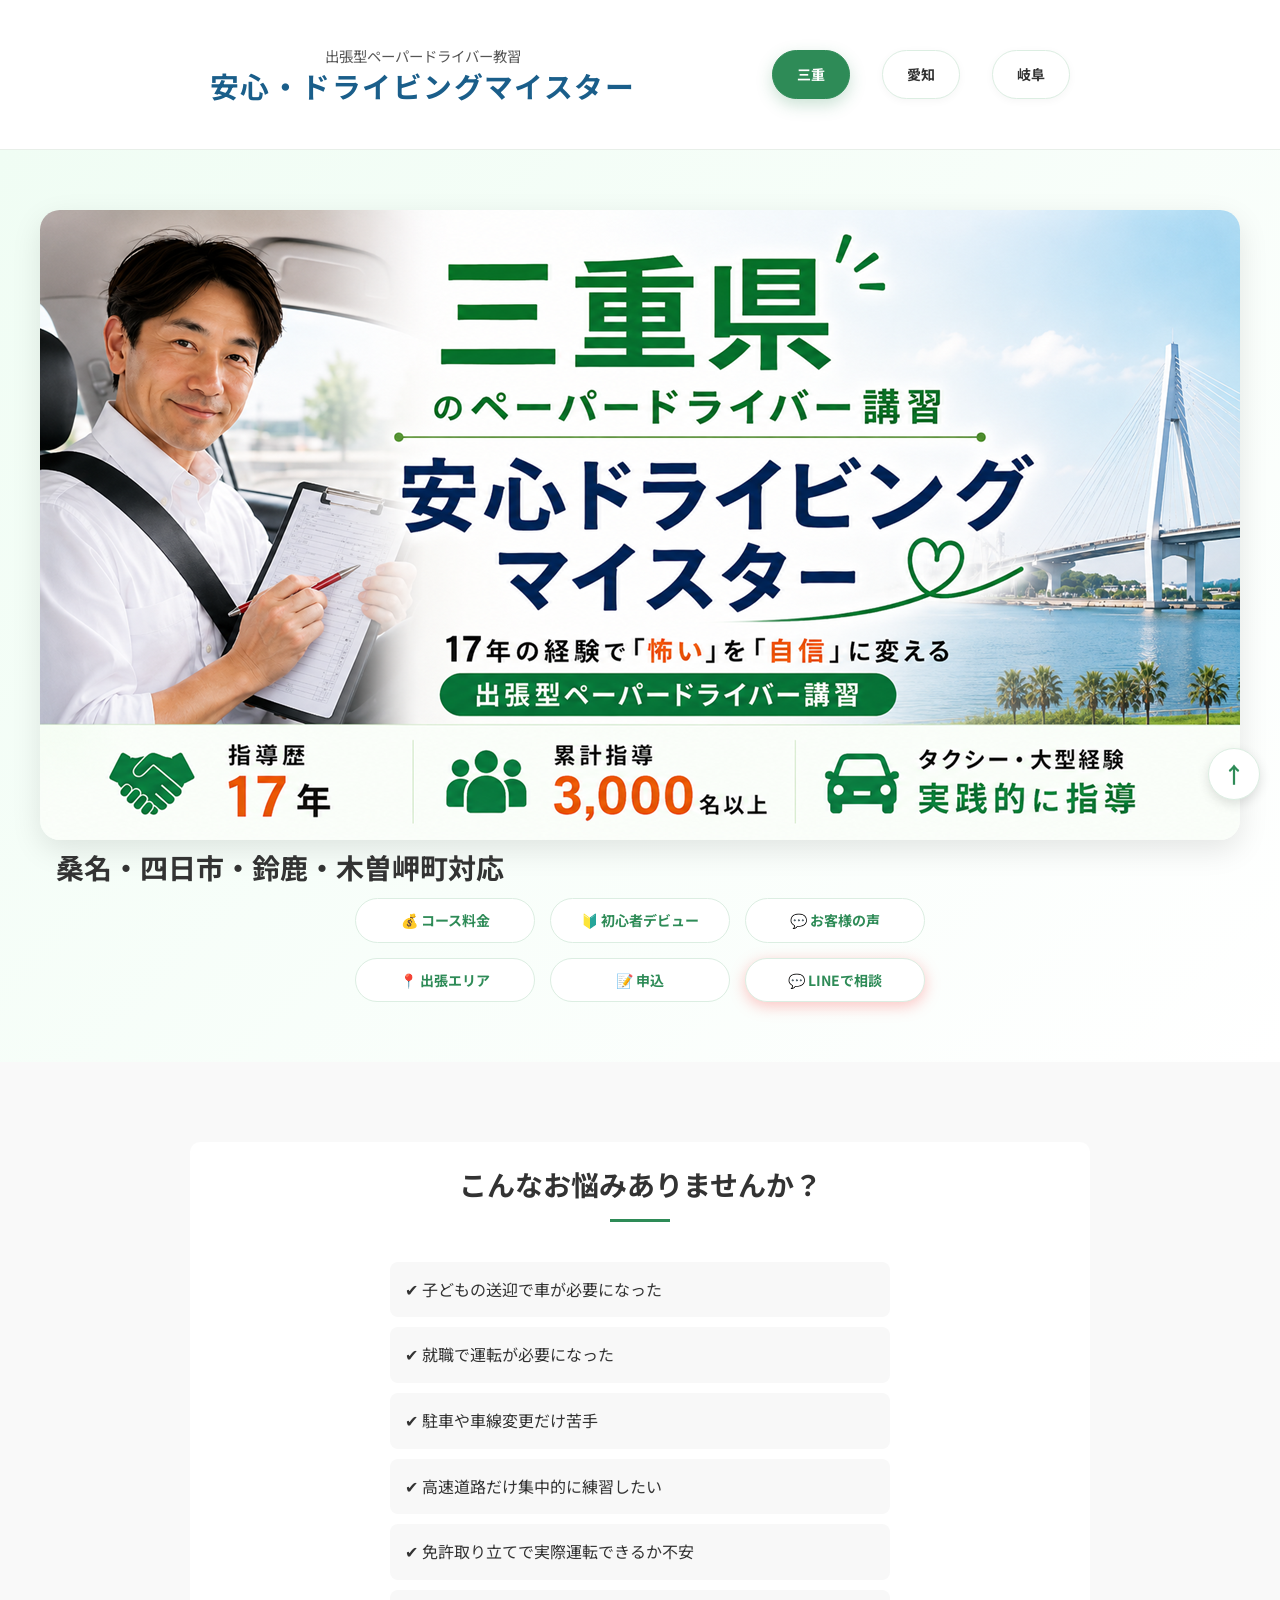
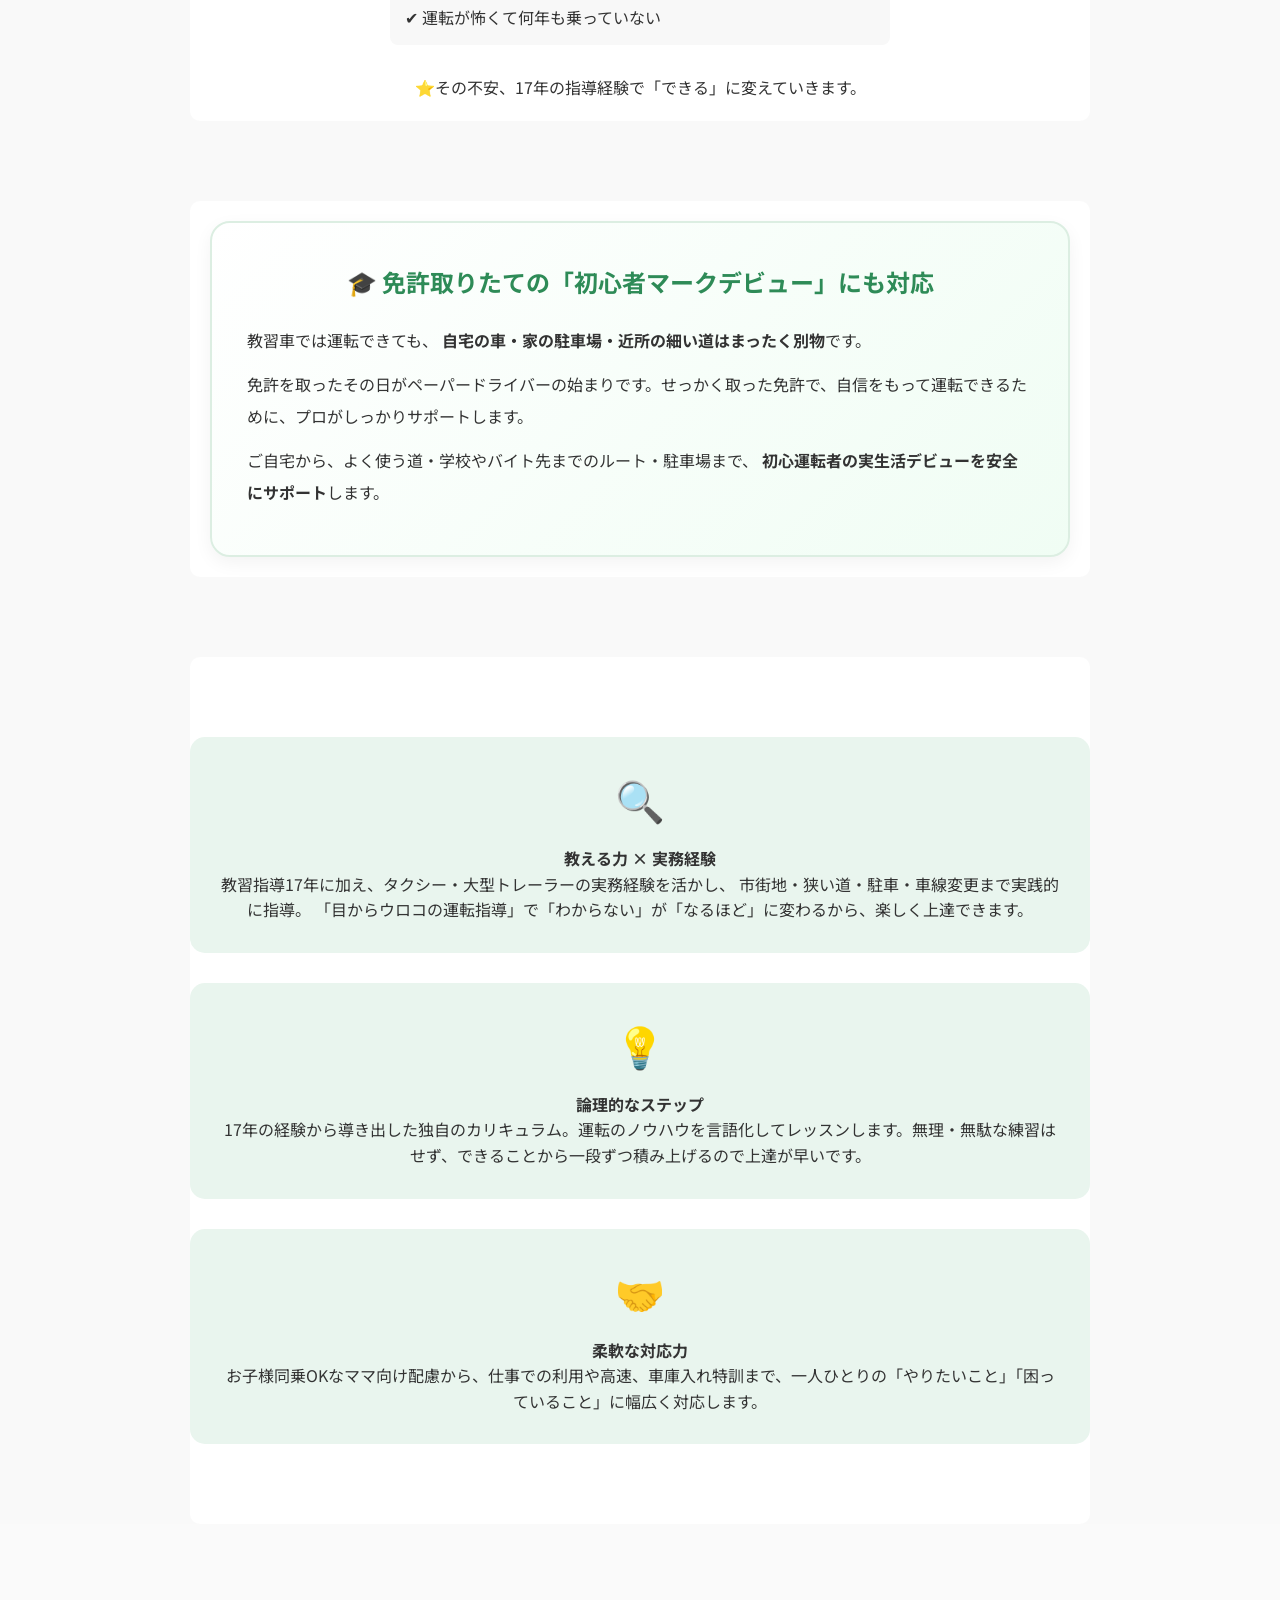
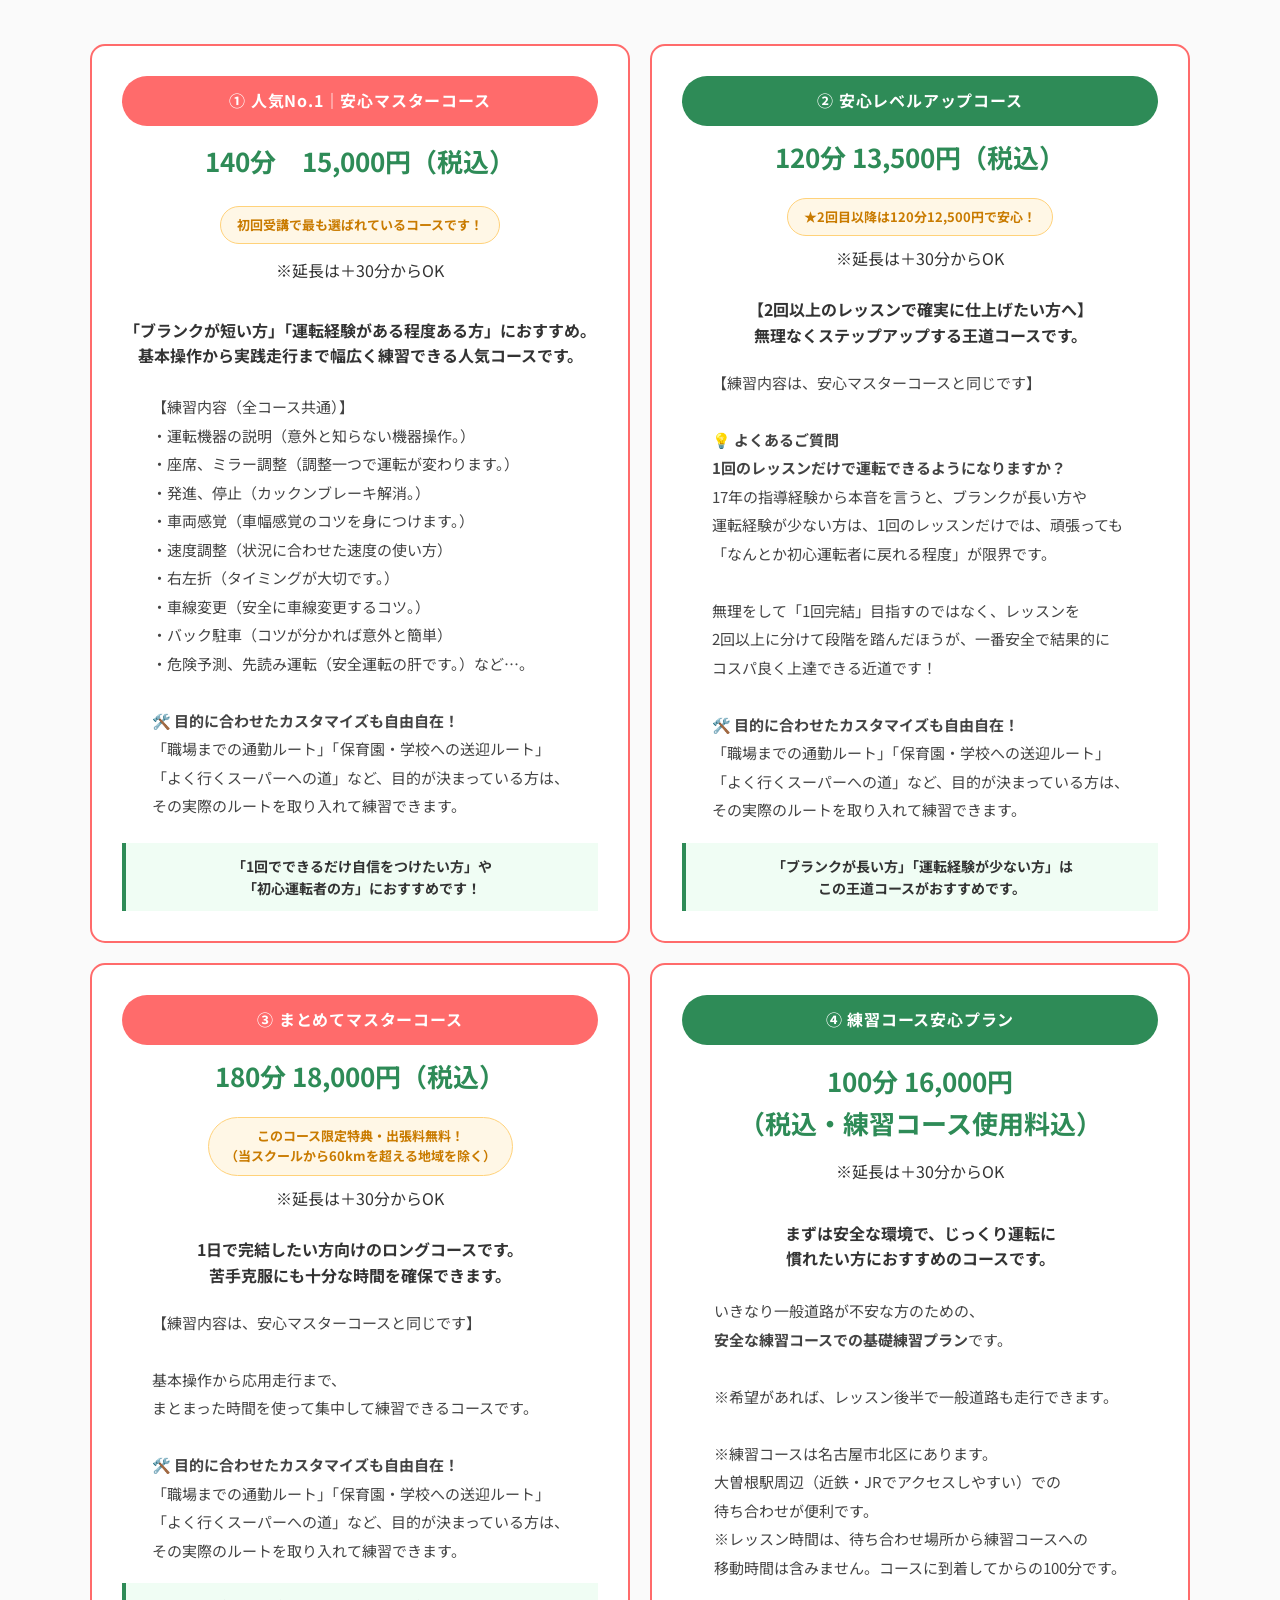
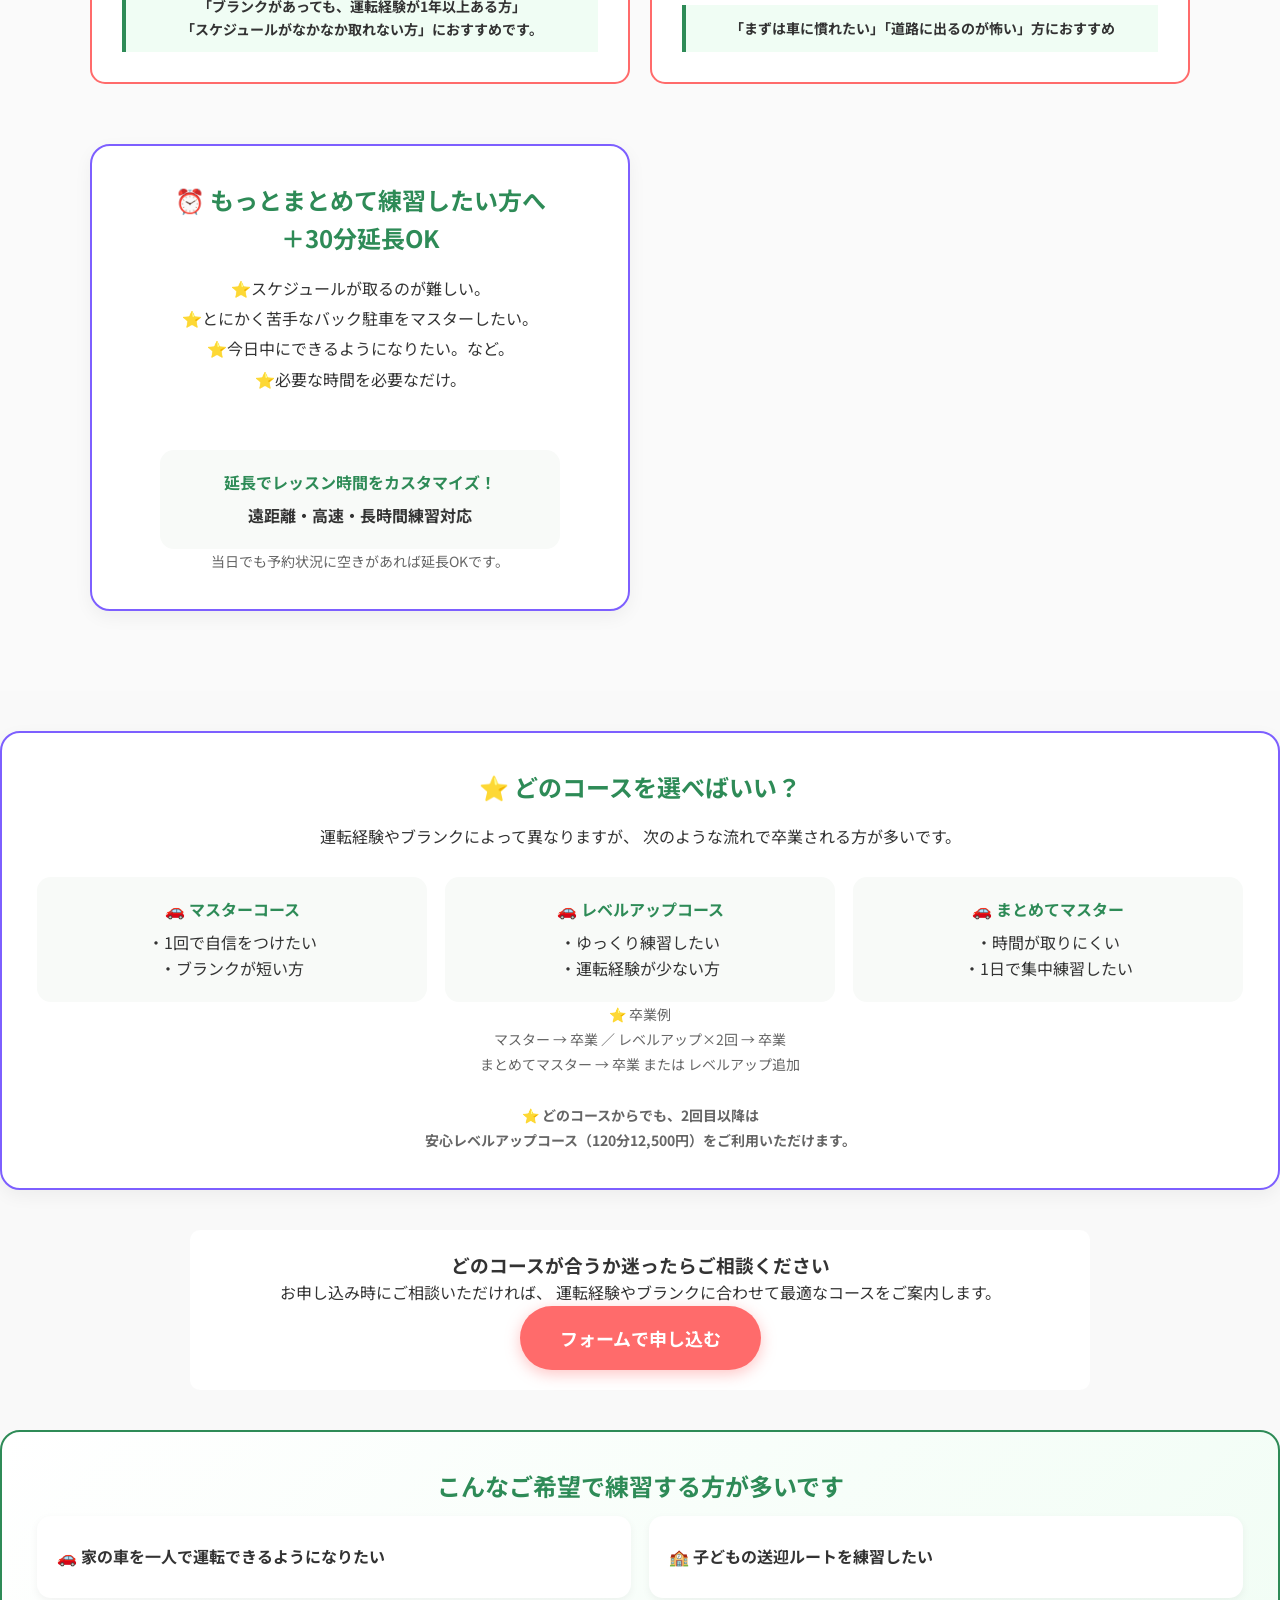
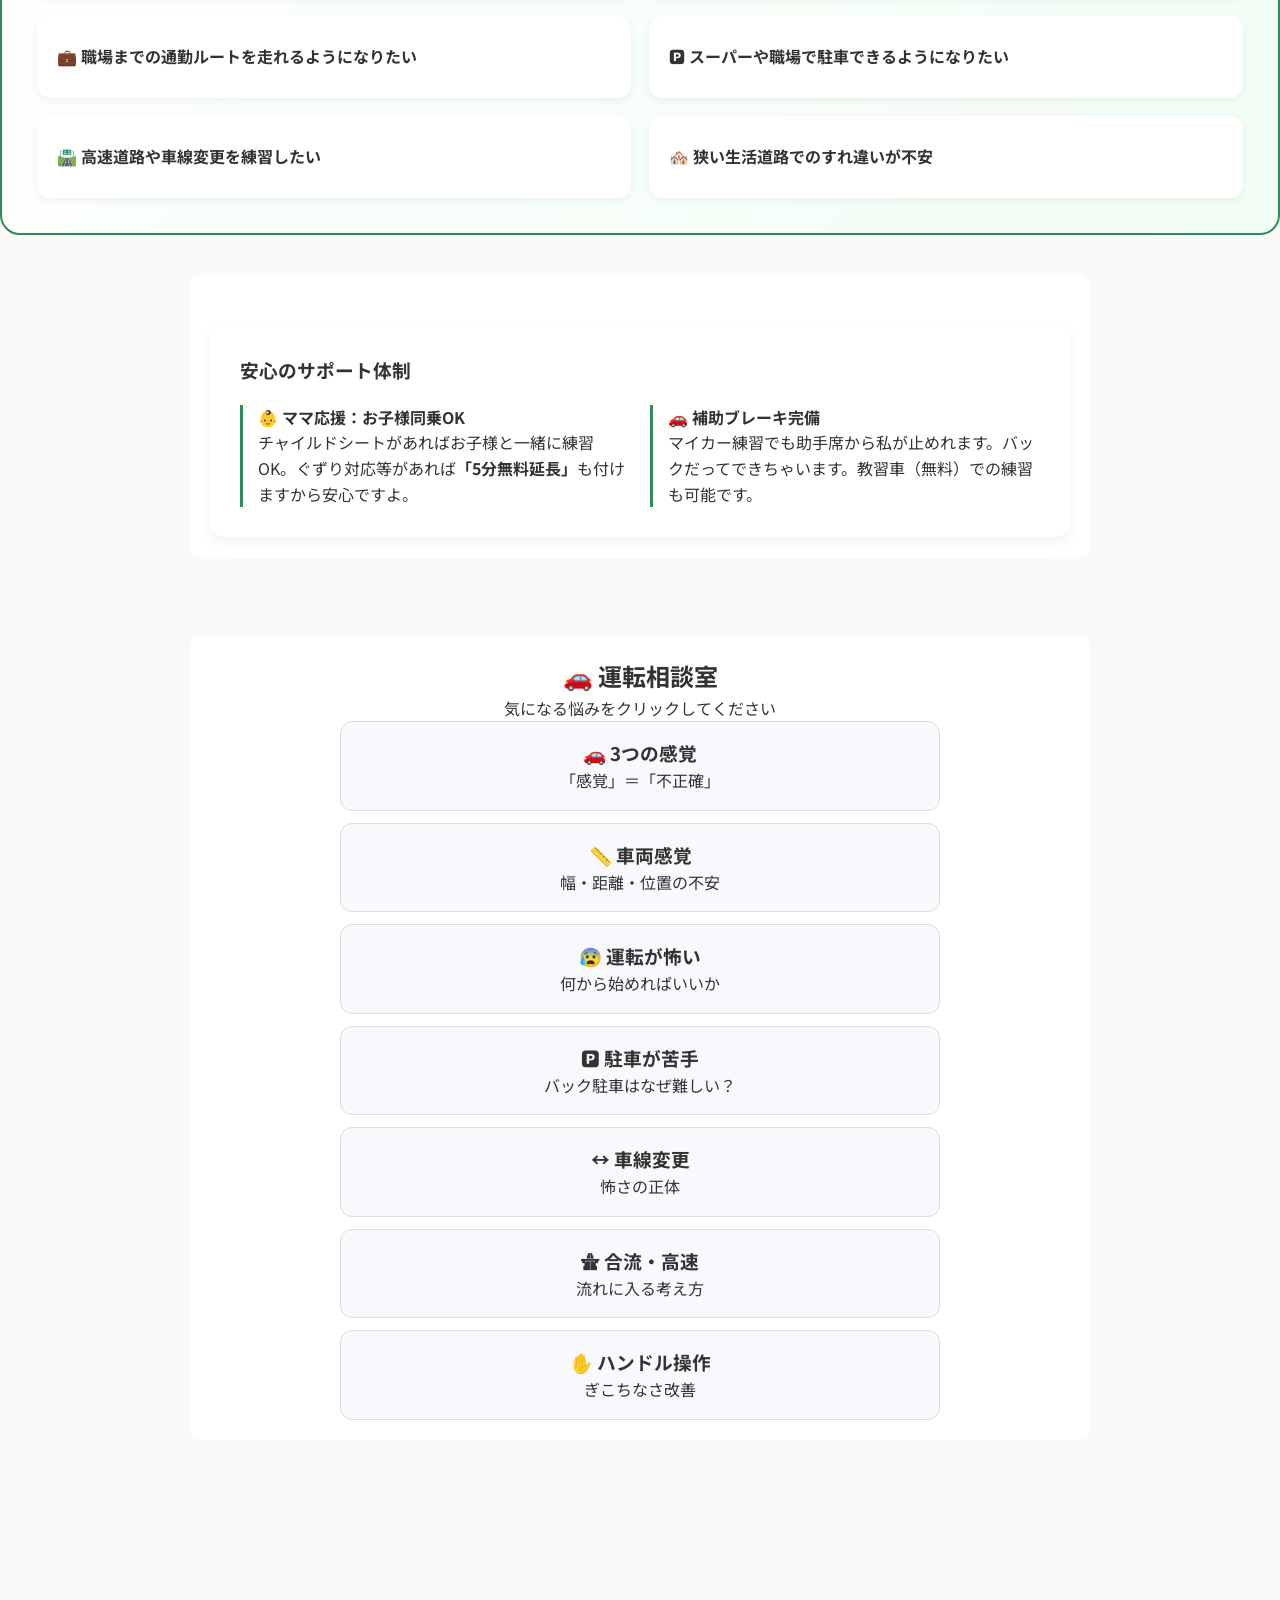
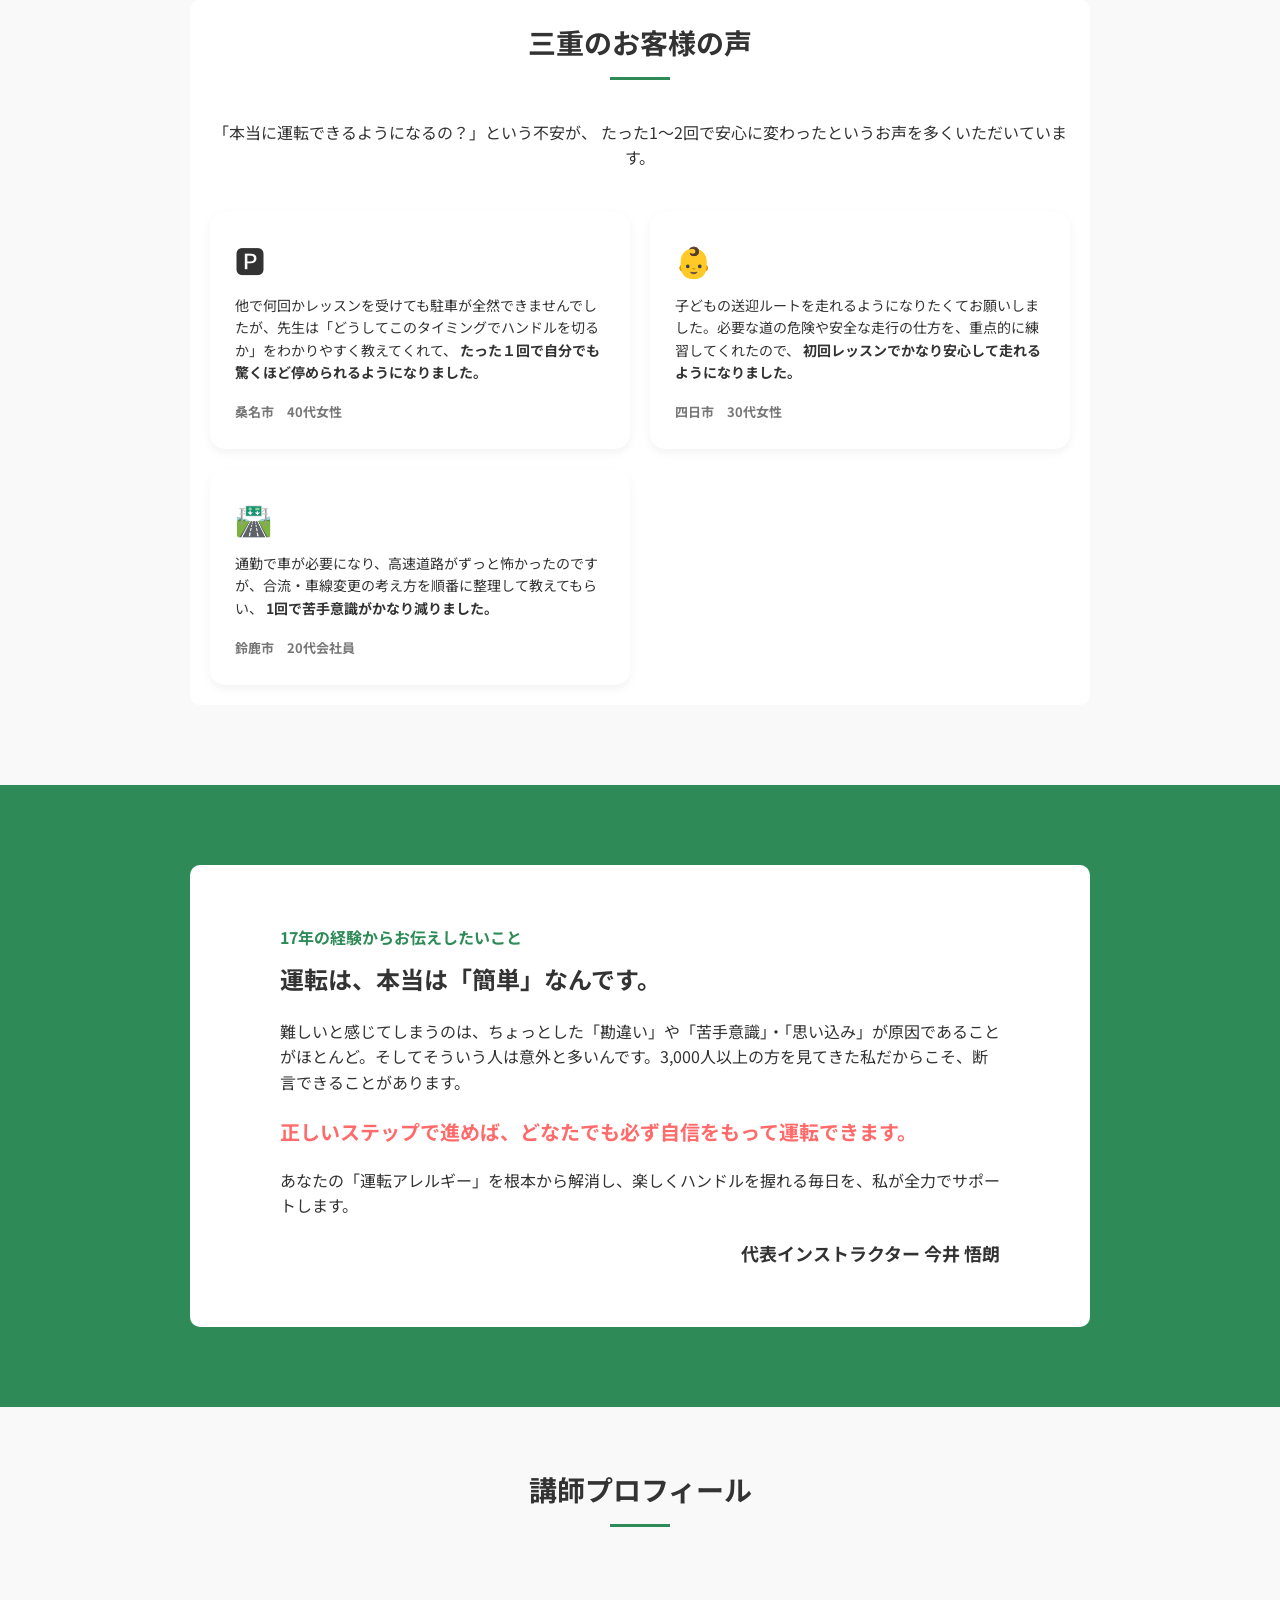
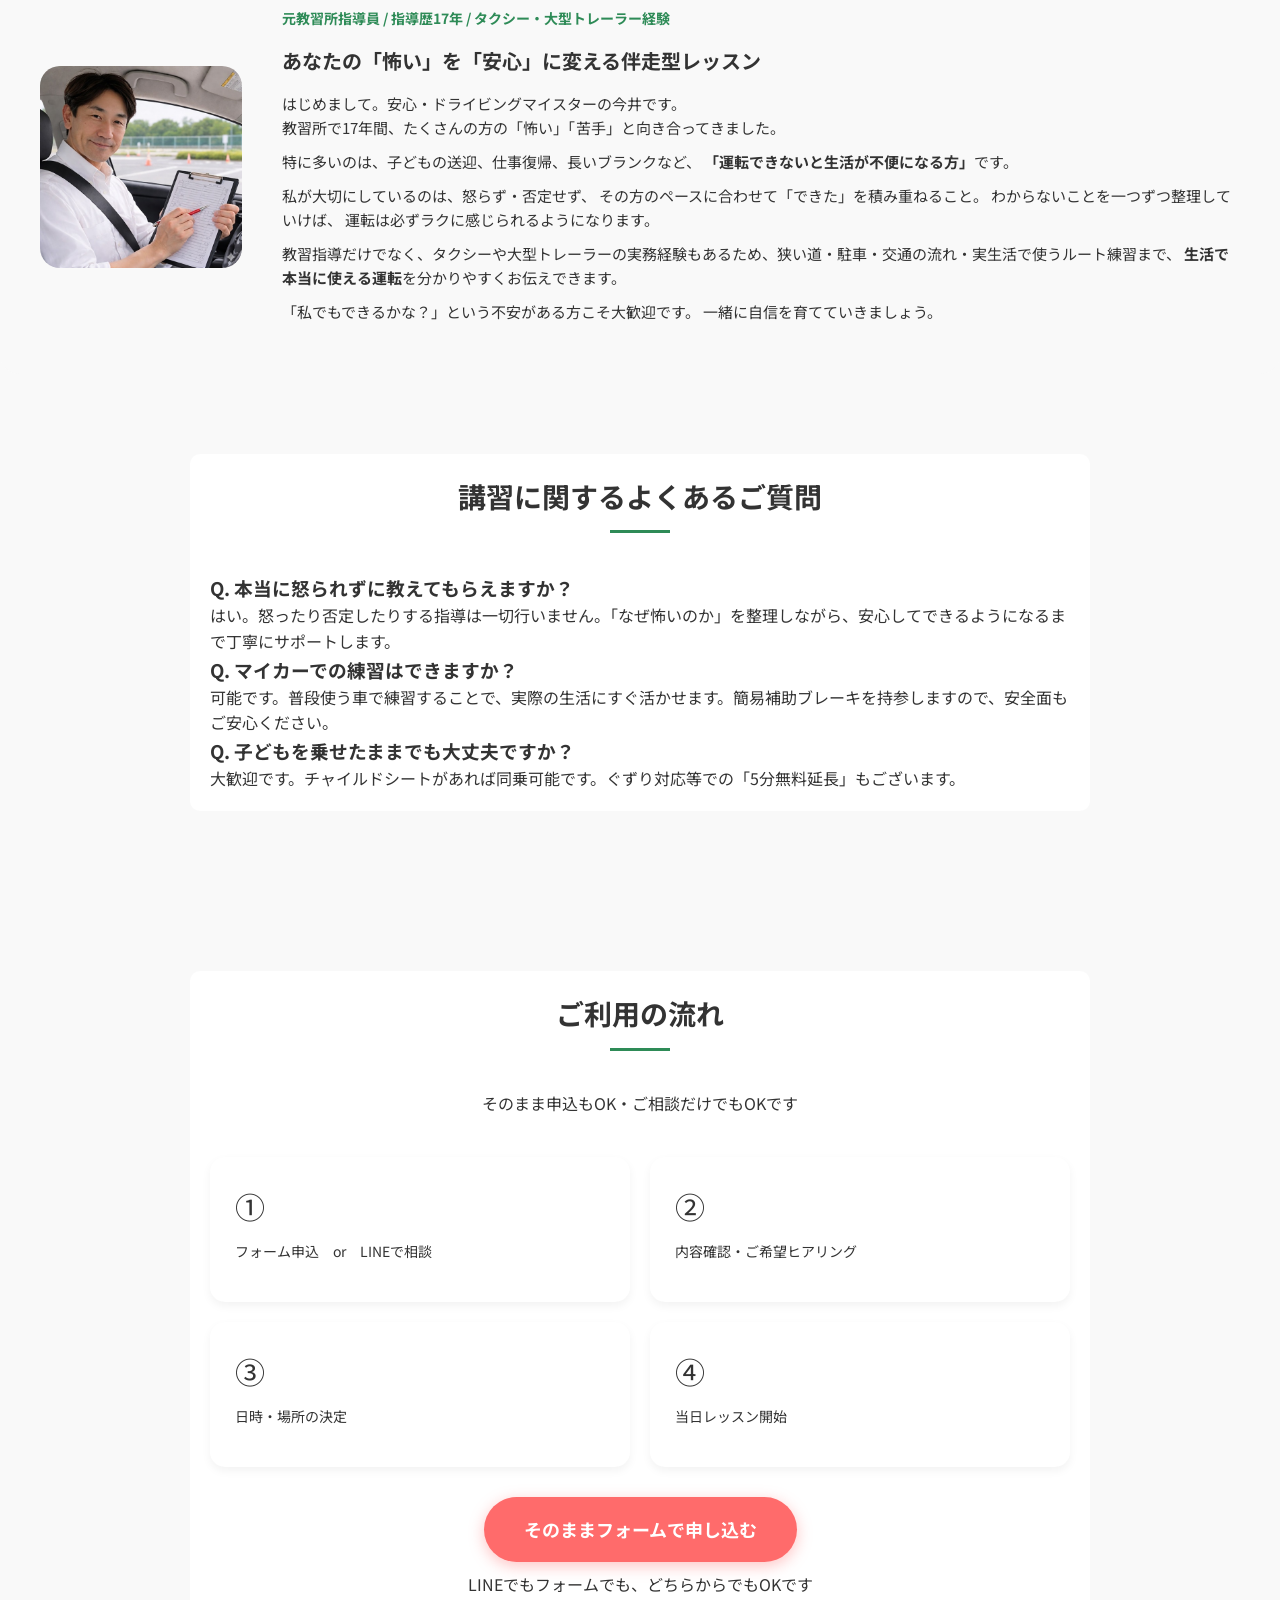
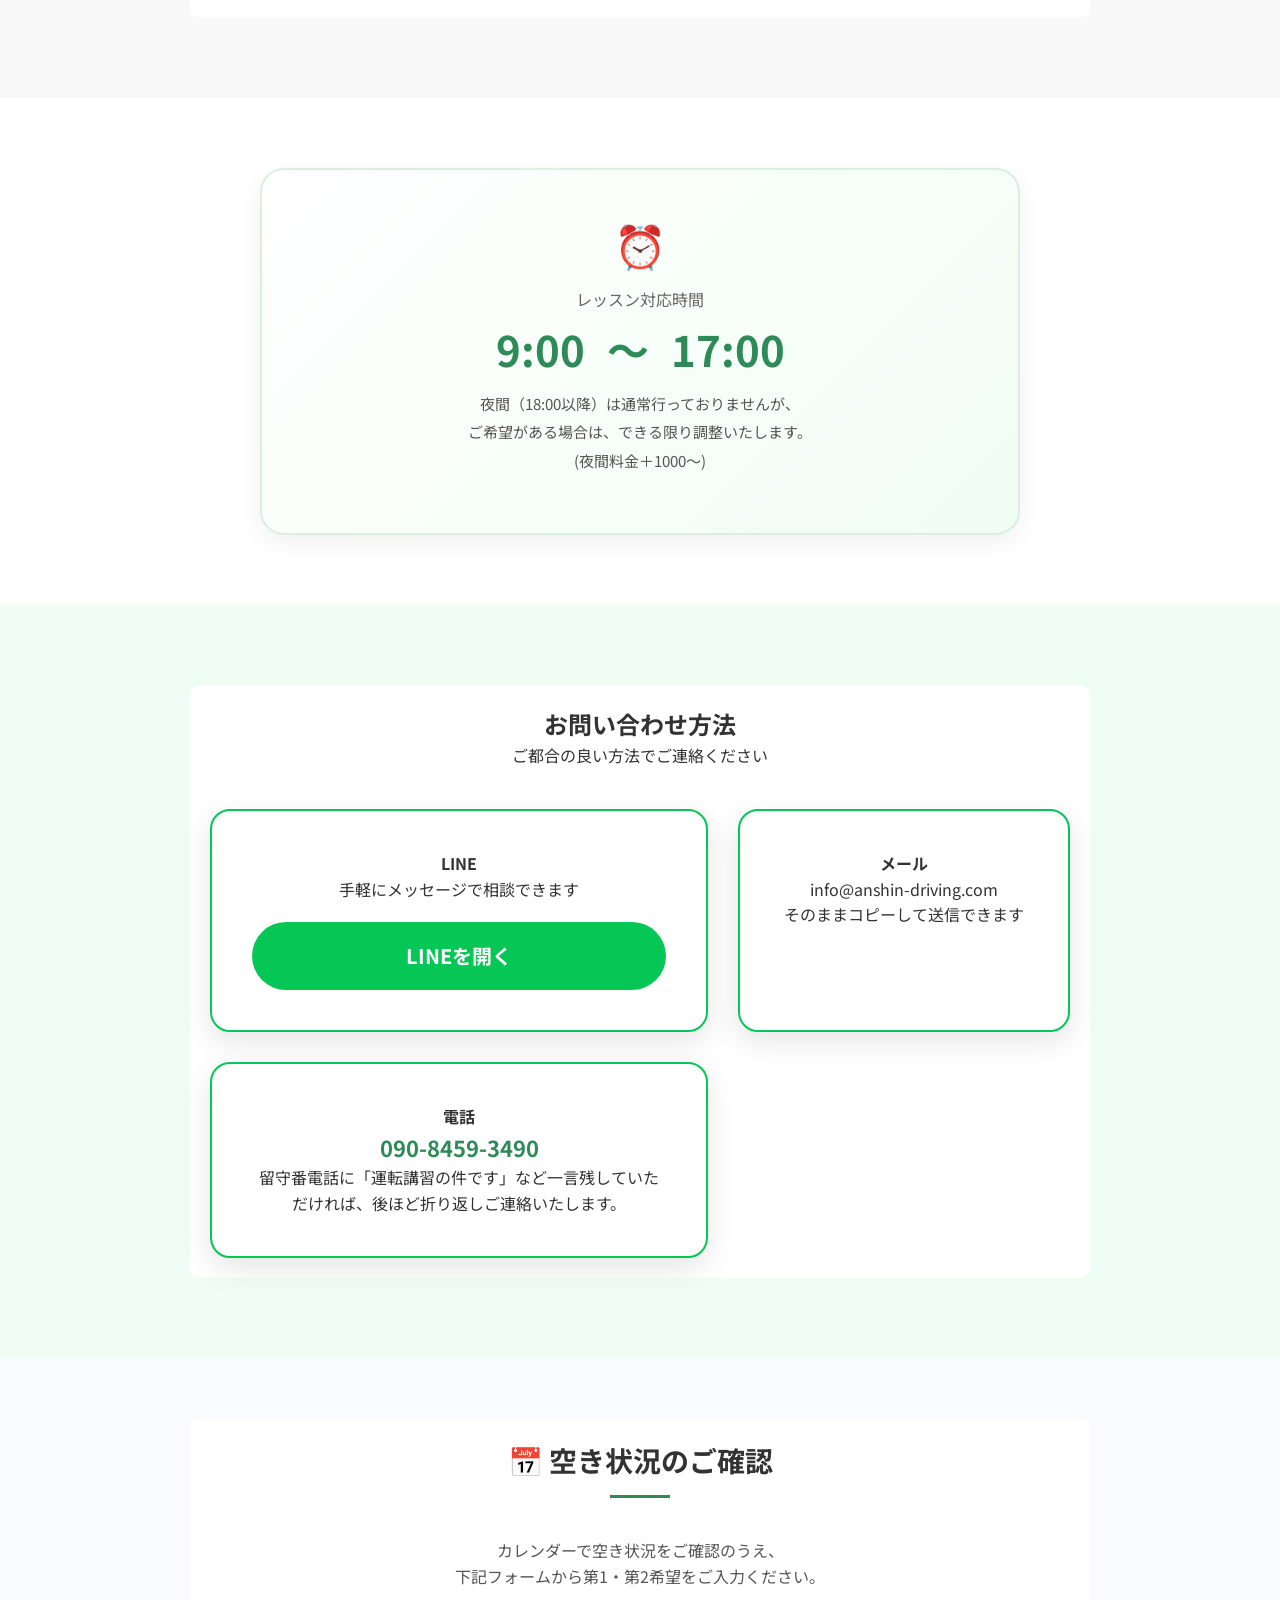
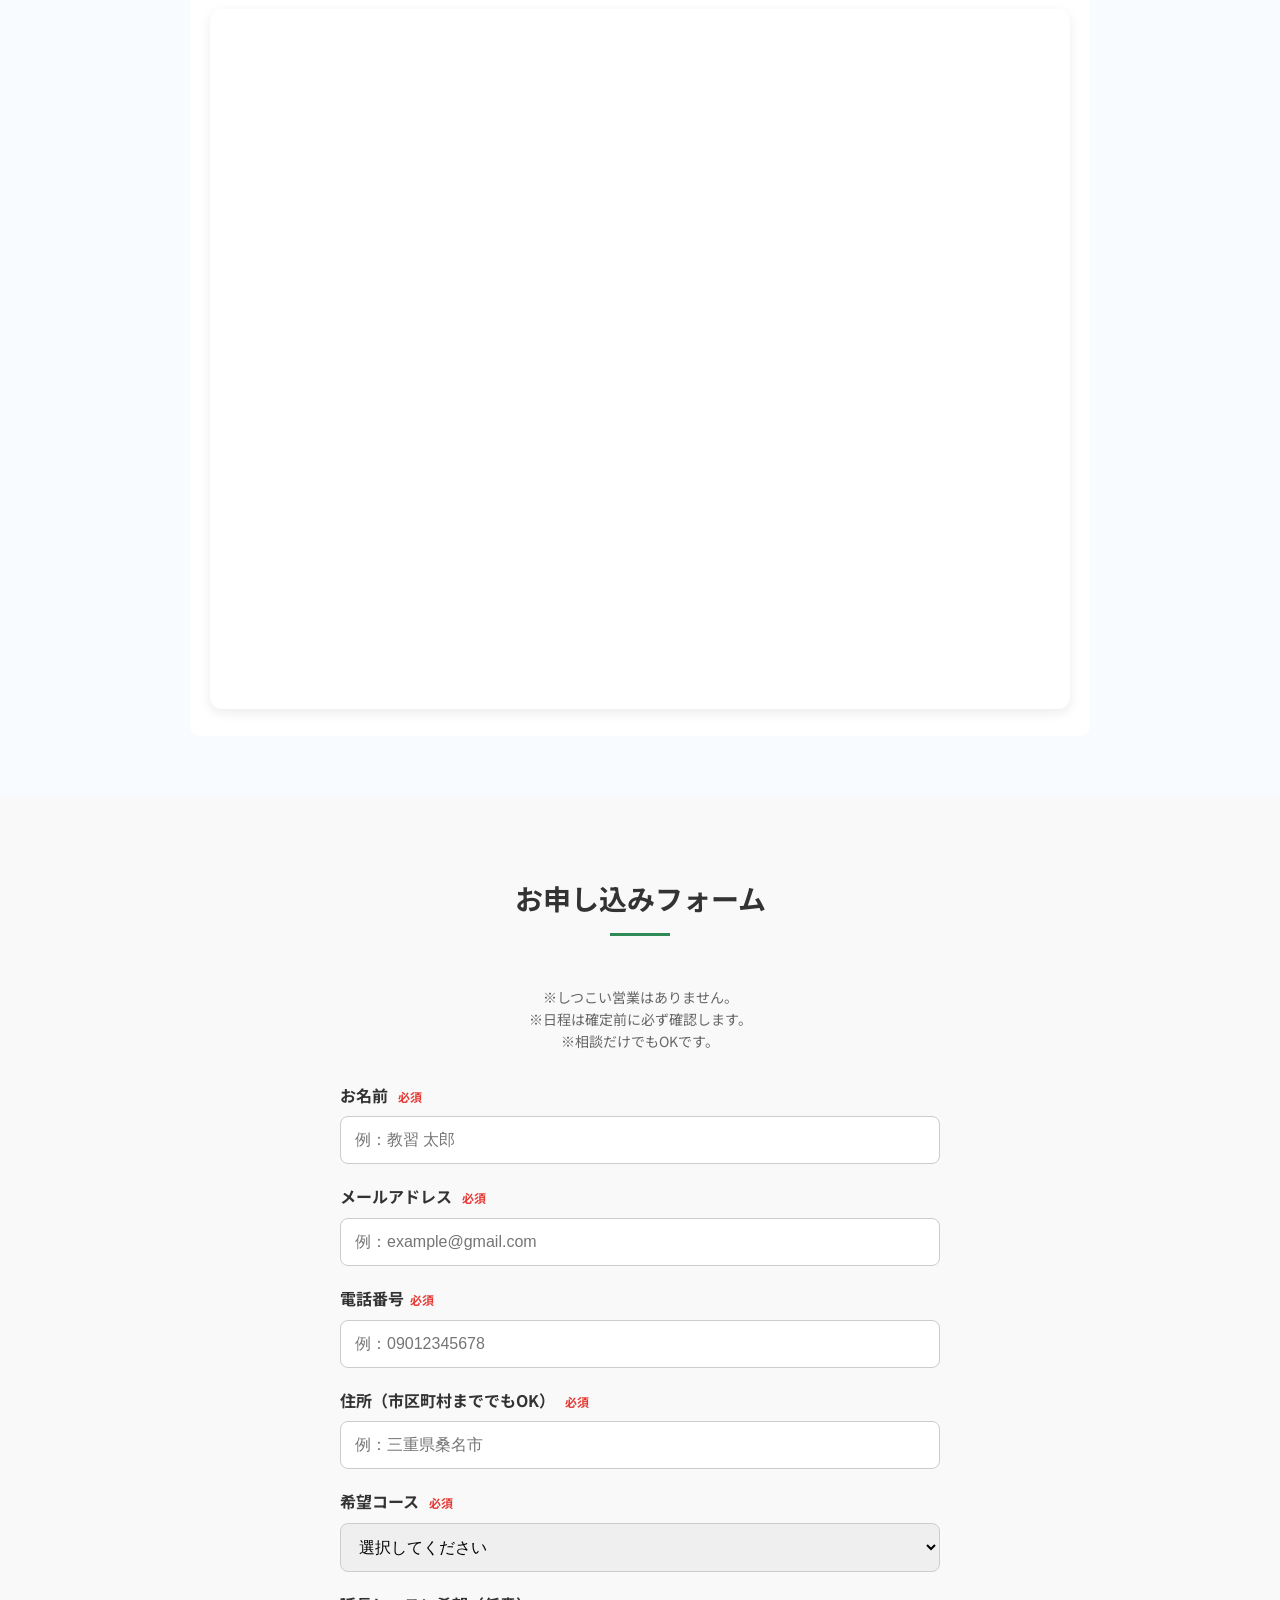
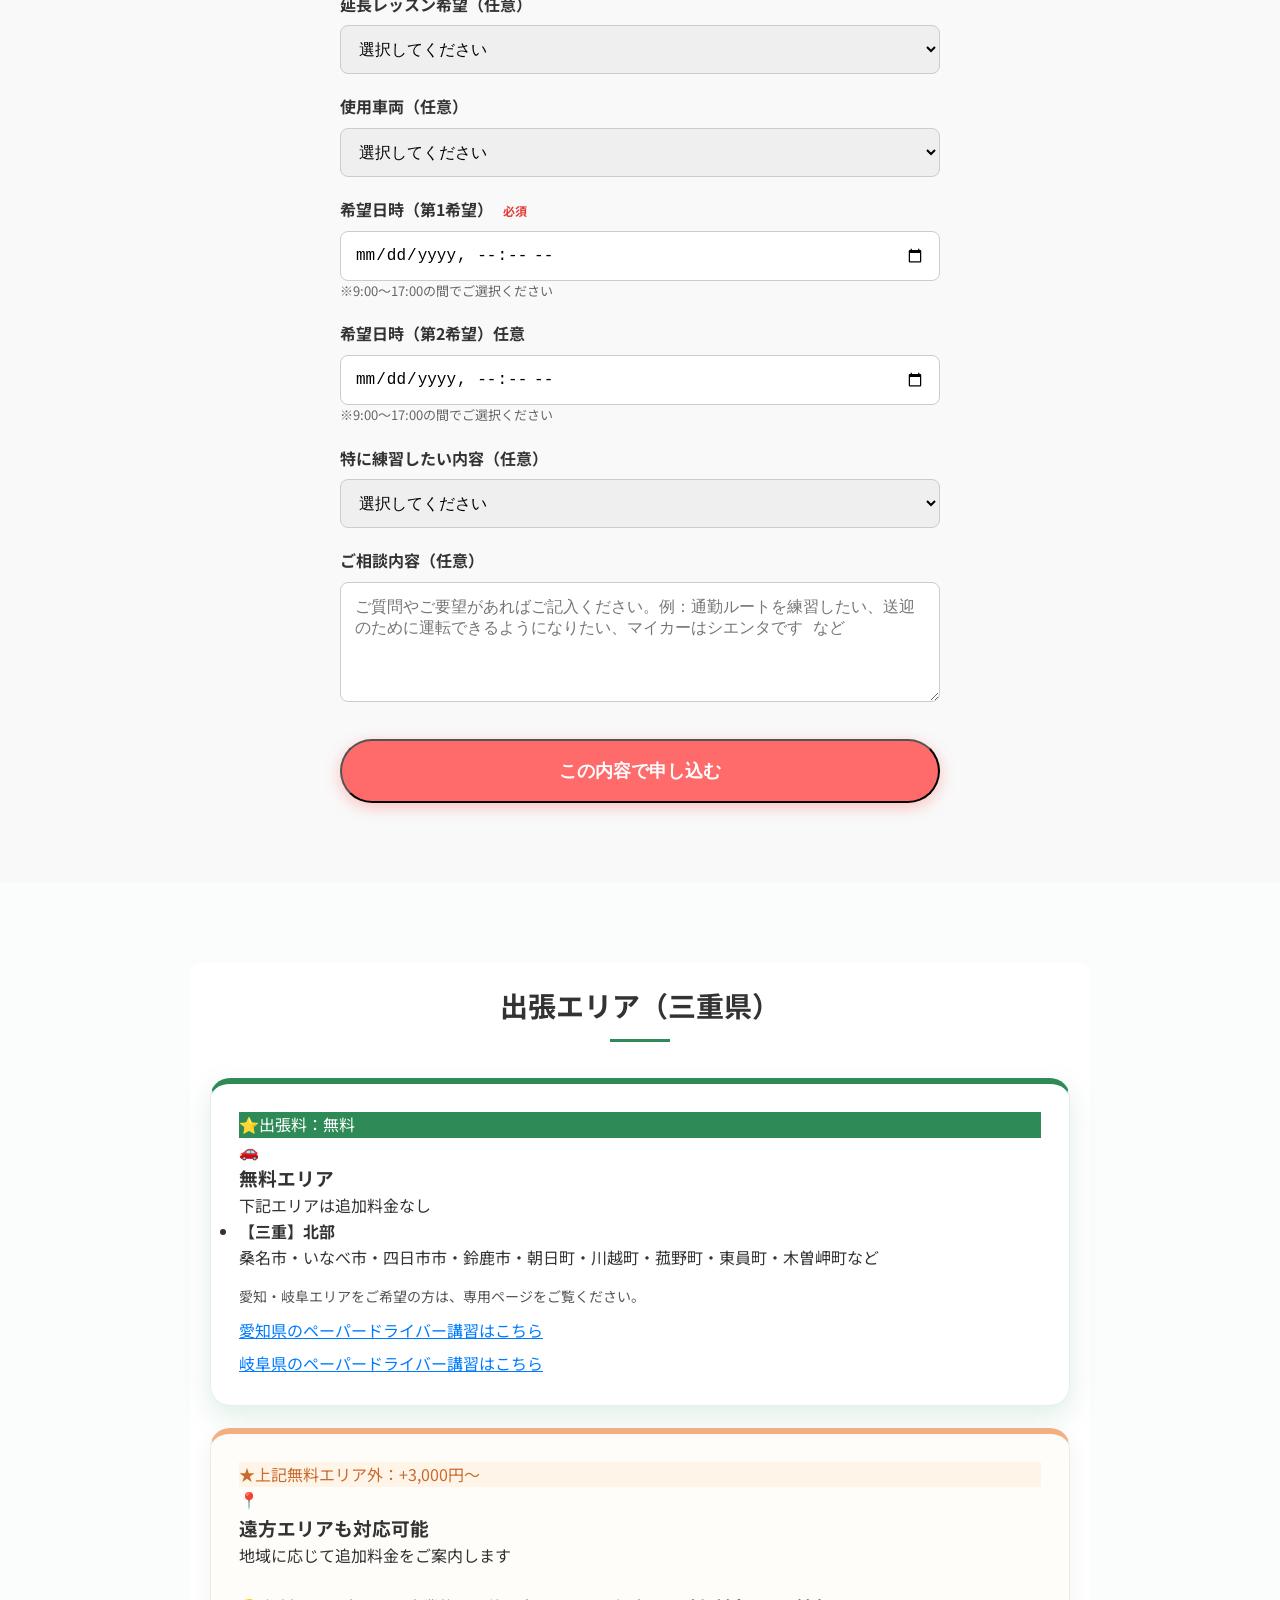
==== commit 5c1814a6: "Add files via upload" ====
--- a/index.html
+++ b/index.html
@@ -1,5 +1,6 @@
 <!DOCTYPE html>
 <html lang="ja">
+<!-- head -->
 
 <head>
 
@@ -52,6 +53,7 @@
 </head>
 
 <body>
+    <!-- ヘッダー -->
     <header>
         <div class="container">
             <div class="header-layout">
@@ -71,7 +73,7 @@
             </div>
         </div>
     </header>
-
+    <!-- ヒーロー -->
     <section class="hero-new">
         <div class="hero-image-area">
             <div class="hero-photo-wrap">
@@ -95,7 +97,7 @@
             </div>
         </div>
     </section>
-
+    <!-- お悩み -->
     <section class="section worry-section">
         <div class="container center">
             <h2 class="section-title">こんなお悩みありませんか？</h2>
@@ -110,7 +112,7 @@
             <p class="voice-bottom-message">⭐その不安、17年の指導経験で「できる」に変えていきます。</p>
         </div>
     </section>
-
+    <!-- 初心者 -->
     <section class="section beginner-section" id="beginner">
         <div class="container">
             <div class="beginner-box">
@@ -129,7 +131,7 @@
             </div>
         </div>
     </section>
-
+    <!-- キャッチコピー -->
     <section class="section container" id="features">
         <div class="feature-row">
             <div class="feature-item">
@@ -153,7 +155,7 @@
             </div>
         </div>
     </section>
-
+    <!-- 料金 -->
     <section class="section price-bg center" id="price">
         <div class="single-price">
             <div class="price-card recommended popular">
@@ -315,7 +317,7 @@
             </div>
         </div>
     </section>
-
+    <!-- コース選び -->
     <div class="extension-box">
         <h3 class="extension-title">⭐ どのコースを選べばいい？</h3>
         <p class="extension-lead"> 運転経験やブランクによって異なりますが、 次のような流れで卒業される方が多いです。 </p>
@@ -357,7 +359,6 @@
 
         </p>
     </div>
-
     <div class="container center" style="margin:40px auto;">
         <h3>どのコースが合うか迷ったらご相談ください</h3>
         <p>
@@ -368,7 +369,7 @@
             フォームで申し込む
         </a>
     </div>
-
+    <!-- こんなご希望で練習する方が多いです -->
     <section>
         <div class="lesson-example-box">
             <h3 class="lesson-example-title">こんなご希望で練習する方が多いです</h3>
@@ -382,7 +383,7 @@
             </div>
         </div>
     </section>
-
+    <!-- サポート体制 -->
     <div class="container">
         <div class="info-box">
             <h3 class="info-title">安心のサポート体制</h3>
@@ -399,7 +400,7 @@
             </div>
         </div>
     </div>
-
+    <!-- 運転相談室 -->
     <section class="section center">
         <div class="container center">
             <h2>🚗 運転相談室</h2>
@@ -436,7 +437,7 @@
             </div>
         </div>
     </section>
-
+    <!-- お客様の声 -->
     <section class="section voice-section" id="voice">
         <div class="container">
             <h2 class="section-title center">三重のお客様の声</h2>
@@ -475,7 +476,7 @@
             </div>
         </div>
     </section>
-
+    <!-- 運転は簡単 -->
     <section class="message-section">
         <div class="container">
             <div class="message-card">
@@ -495,7 +496,7 @@
             </div>
         </div>
     </section>
-
+    <!-- 講師プロフィール -->
     <h2 class="section-title center profile-title">講師プロフィール</h2>
     <div class="profile-box">
         <div class="profile-image">
@@ -533,7 +534,7 @@
             </p>
         </div>
     </div>
-
+    <!-- よくあるご質問 -->
     <section class="section faq-section" id="faq">
         <div class="container">
             <h2 class="section-title center">講習に関するよくあるご質問</h2>
@@ -555,7 +556,7 @@
             </div>
         </div>
     </section>
-
+    <!-- ご利用の流れ -->
     <section class="section flow-section" id="flow">
         <div class="container">
             <h2 class="section-title center">ご利用の流れ</h2>
@@ -594,7 +595,7 @@
             </div>
         </div>
     </section>
-
+    <!-- レッスン時間 -->
     <section class="section lesson-time-section">
         <div class="container">
             <div class="lesson-time-card">
@@ -616,7 +617,7 @@
             </div>
         </div>
     </section>
-
+    <!-- お問い合わせ方法 -->
     <section class="cta-band">
         <div class="container center">
             <h2 class="cta-title">お問い合わせ方法</h2>
@@ -633,7 +634,7 @@
 
                 <div class="contact-box">
                     <h4>メール</h4>
-                    <p class="email-addr">anshin.driving.meister@gmail.com</p>
+                    <p class="email-addr">info@anshin-driving.com</p>
                     <p class="sub-note">そのままコピーして送信できます</p>
                 </div>
 
@@ -644,12 +645,13 @@
                             090-8459-3490
                         </a>
                     </p>
-                    <p class="sub-note">レッスン中は出られない場合がありますが、<br>折り返し連絡いたします。</p>
-                </div>
-            </div>
-        </div>
-    </section>
-
+                    <p class="sub-note">
+                    留守番電話に「運転講習の件です」など一言残していただければ、後ほど折り返しご連絡いたします。</p>
+                </div>
+            </div>
+        </div>
+    </section>
+    <!-- カレンダー -->
     <section class="section calendar-section">
         <div class="container center">
             <h2 class="section-title">📅 空き状況のご確認</h2>
@@ -665,7 +667,7 @@
 
         </div>
     </section>
-
+    <!-- お申込みフォーム -->
     <section id="form" class="section">
         <h2 class="section-title center">お申し込みフォーム</h2>
 
@@ -675,7 +677,7 @@
             ※相談だけでもOKです。
         </p>
 
-        <form action="https://formspree.io/f/xykvyvkv" method="POST">
+        <form action="mail.php" method="POST">
 
             <label>お名前 <span class="required">必須</span></label>
             <input type="text" name="name" placeholder="例：教習 太郎" required>
@@ -749,7 +751,7 @@
             </button>
         </form>
     </section>
-
+    <!-- 出張エリア -->
     <section class="section area-section" id="area">
         <div class="container">
             <h2 class="section-title center">出張エリア（三重県）</h2>
@@ -815,7 +817,7 @@
             </p>
         </div>
     </section>
-
+    <!-- 規約 -->
     <section class="section policy-section" id="policy">
         <div class="container">
             <h2 class="section-title center">規約・特定商取引法に基づく表記</h2>
@@ -842,7 +844,7 @@
                     </tr>
                     <tr>
                         <th>所在地</th>
-                        <td>三重県桑名市東方2248 ※詳細はお問い合わせ時に提供します</td>
+                        <td>三重県桑名市※詳細はお問い合わせ時に提供します</td>
                     </tr>
                     <tr>
                         <th>電話番号</th>
@@ -856,7 +858,7 @@
             </div>
         </div>
     </section>
-
+    <!-- フッター -->
     <footer>
         <div class="container center">
             <p>安心・ドライビングマイスター</p>
--- a/style.css
+++ b/style.css
@@ -1,6 +1,4 @@
-/* =========================
-   共通
-========================= */
+/* #region===== 共通===== */
 * {
     margin: 0;
     padding: 0;
@@ -54,21 +52,6 @@
     transition: 0.3s;
 }
 
-.trust-numbers {
-    display: flex;
-    gap: 15px;
-    margin-bottom: 30px;
-}
-
-.trust-numbers span {
-    background: #fff;
-    border: 1px solid var(--main-color);
-    padding: 5px 10px;
-    font-size: 13px;
-    border-radius: 8px;
-    color: var(--main-color);
-}
-
 .hero-photo-wrap {
     position: relative;
     margin: 0 auto;
@@ -79,8 +62,6 @@
     box-shadow: 0 10px 30px rgba(0, 0, 0, 0.1);
 }
 
-
-
 .keep-all {
     display: inline-block;
     white-space: nowrap;
@@ -90,10 +71,9 @@
     background: linear-gradient(transparent 55%, #fff176 55%);
     padding: 0 4px;
 }
-
-/* =========================
-   ヘッダー
-========================= */
+/* #endregion===== 共通===== */
+
+/* #region===== ヘッダー===== */
 header {
     padding: 14px 0;
     background: rgba(255, 255, 255, 0.96);
@@ -195,10 +175,9 @@
     padding: 8px 15px;
     border-radius: 50px;
 }
-
-/* =========================
-   ファーストビュー
-========================= */
+/* #endregion===== ヘッダー===== */
+
+/* #region===== ファーストビュー===== */
 .hero-new {
     background: linear-gradient(135deg, #f0fdf4 0%, #ffffff 100%);
     padding: 60px 0;
@@ -307,10 +286,9 @@
     font-weight: bold;
     border: 4px solid #fff;
 }
-
-/* =========================
-   お悩み・特徴
-========================= */
+/* #endregion===== ファーストビュー===== */
+
+/* #region=====お悩み・特徴===== */
 .section-title {
     font-size: 28px;
     margin-bottom: 40px;
@@ -379,14 +357,12 @@
     display: block;
     margin-bottom: 15px;
 }
-
-/* =========================
-   料金
-========================= */
+/* #endregion=====お悩み・特徴===== */
+
+/* #region=====料金===== */
 .price-bg {
     background-color: #fafafa;
 }
-
 
 .single-price {
     display: grid;
@@ -555,7 +531,6 @@
     font-weight: bold;
 }
 
-
 .option-price-box {
     margin: 40px auto;
     padding: 20px;
@@ -818,10 +793,9 @@
     font-size: 14px;
     color: #666;
 }
-
-/* =========================
-   ご利用の流れ
-========================= */
+/* #endregion=====料金===== */
+
+/* #region=====ご利用の流れ===== */
 .flow-grid {
     display: grid;
     grid-template-columns: repeat(4, 1fr);
@@ -848,10 +822,9 @@
     margin-bottom: 0;
     line-height: 1.6;
 }
-
-/* =========================
-   エリア
-========================= */
+/* #endregion=====ご利用の流れ===== */
+
+/* #region=====エリア===== */
 .area-section {
     background: #fafdfb;
 }
@@ -983,10 +956,9 @@
     margin: 0 auto 30px;
     text-align: left;
 }
-
-/* =========================
-   お客様の声
-========================= */
+/* #endregion=====エリア===== */
+
+/* #region=====お客様の声===== */
 .voice-grid {
     display: grid;
     grid-template-columns: repeat(auto-fit, minmax(300px, 1fr));
@@ -1017,10 +989,9 @@
     font-size: 13px;
     color: #777;
 }
-
-/***************************
-   初心者向け
-***************************/
+/* #endregion=====お客様の声===== */
+
+/* #region=====初心者向け===== */
 .beginner-section {
     padding-top: 0;
 }
@@ -1047,10 +1018,9 @@
     margin-bottom: 12px;
     font-size: 16px;
 }
-
-/* =========================
-   メッセージ
-========================= */
+/* #endregion=====初心者向け===== */
+
+/* #region=====メッセージ===== */
 .message-section {
     background: var(--main-color);
     padding: 80px 0;
@@ -1091,10 +1061,9 @@
     margin-top: 20px;
     font-size: 18px;
 }
-
-/***************************
-   講師メッセージ
-***************************/
+/* #endregion=====メッセージ===== */
+
+/* #region=====講師メッセージ===== */
 .meister-text {
     max-width: 760px;
     margin: 0 auto;
@@ -1112,10 +1081,9 @@
 .meister-message-section {
     background: #f8faf8;
 }
-
-/* =========================
-   プロフィール
-========================= */
+/* #endregion=====講師メッセージ===== */
+
+/* #region=====プロフィール===== */
 .profile-section {
     padding-top: 110px;
 }
@@ -1155,10 +1123,9 @@
     font-size: 15px;
     margin-bottom: 10px;
 }
-
-/* =========================
-   カレンダー
-========================= */
+/* #endregion=====プロフィール===== */
+
+/* #region=====カレンダー===== */
 .calendar-section {
     background: #f8fbff;
     padding: 60px 20px;
@@ -1184,10 +1151,9 @@
     border-radius: 12px;
     box-shadow: 0 4px 12px rgba(0, 0, 0, 0.08);
 }
-
-/* =========================
-   お問い合わせ
-========================= */
+/* #endregion=====カレンダー===== */
+
+/* #region=====お問い合わせ===== */
 .cta-band {
     background: #f0fdf4;
     padding: 80px 0;
@@ -1335,10 +1301,10 @@
     margin-top: 30px;
     width: 100%;
 }
-
-/* =========================
-   規約
-========================= */
+/* #endregion=====お問い合わせ===== */
+
+/* #region=====規約===== */
+
 .policy-box {
     text-align: left;
     background: #fff;
@@ -1364,10 +1330,9 @@
     width: 30%;
     text-align: center;
 }
-
-/* =========================
-   固定ボタン
-========================= */
+/* #endregion=====規約===== */
+
+/* #region=====固定ボタン===== */
 .floating-line {
     position: fixed;
     left: 50%;
@@ -1414,10 +1379,10 @@
 .back-to-top-fixed:hover {
     transform: translateY(-2px);
 }
-
-/* =========================
-   フッター
-========================= */
+/* #endregion=====固定ボタン===== */
+
+/* #region ===== フッター ===== */
+
 footer {
     background: #333;
     color: #fff;
@@ -1436,15 +1401,52 @@
     margin-top: 20px;
 }
 
-/* =========================
-   レスポンシブ
-========================= */
+/* #endregion ===== フッター ===== */
+
+/* #region ===== レスポンシブ ===== */
 
 @media (max-width: 768px) {
+
+    /* ===== 共通 ===== */
     .pc-only {
         display: none;
     }
 
+    .section {
+        padding: 50px 0;
+    }
+
+    /* ===== ヘッダー ===== */
+    header {
+        padding: 10px 0;
+    }
+
+    .header-layout {
+        flex-direction: column;
+        gap: 10px;
+        align-items: center;
+    }
+
+    .main-nav {
+        display: flex;
+        width: 100%;
+    }
+
+    .logo-area {
+        padding: 0;
+    }
+
+    .logo-sub {
+        font-size: 12px;
+        margin-bottom: 2px;
+    }
+
+    .logo-main {
+        font-size: 1.2rem;
+        line-height: 1.3;
+    }
+
+    /* ===== ヒーロー ===== */
     .hero-container {
         flex-direction: column;
         text-align: center;
@@ -1461,6 +1463,50 @@
         margin: 0 auto;
     }
 
+    .hero-main-title .keep-all {
+        white-space: normal;
+        display: inline;
+    }
+
+    .hero-main-title span {
+        display: inline-block;
+    }
+
+    .hero-new {
+        padding: 38px 0 28px;
+    }
+
+    .hero-sub-area {
+        font-size: 14px;
+        margin-bottom: 8px;
+    }
+
+    .hero-target {
+        font-size: 13px;
+        padding: 6px 12px;
+        margin-bottom: 14px;
+    }
+
+    .hero-text-main {
+        font-size: 15px;
+        line-height: 1.9;
+        margin-top: 12px;
+    }
+
+    .hero-btn-main,
+    .cta-line-btn {
+        width: 100%;
+        font-size: 17px;
+        padding: 16px 18px;
+    }
+
+    .line-easy-note {
+        font-size: 13px;
+        line-height: 1.7;
+        margin-top: 10px;
+    }
+
+    /* ===== 初心者向け ===== */
     .beginner-box {
         padding: 24px;
     }
@@ -1474,33 +1520,36 @@
         font-size: 15px;
     }
 
-    .hero-main-title .keep-all {
-        white-space: normal;
-        /* 折り返しは許可 */
-        display: inline;
-        /* インラインに戻す */
-    }
-
-    /* 意味の区切りで改行させたい場合、ここを inline-block に維持 */
-    .hero-main-title span {
-        display: inline-block;
-    }
-
-    .trust-numbers {
-        justify-content: center;
-        flex-wrap: wrap;
-    }
-
-    .big-free-text {
-        font-size: 18px;
-    }
-
+    /* ===== 対応エリア ===== */
     .area-content {
         padding: 22px;
     }
 
     .area-lead {
         font-size: 15px;
+    }
+
+    .area-flex-container {
+        display: grid;
+        grid-template-columns: 1fr;
+        gap: 24px;
+        margin-top: 40px;
+        align-items: stretch;
+    }
+
+    .area-only-nav {
+        width: 100%;
+        display: flex;
+        justify-content: center;
+        gap: 8px;
+    }
+
+    .area-tab {
+        flex: 1;
+        max-width: 110px;
+        padding: 10px 8px;
+        font-size: 13px;
+        min-width: auto;
     }
 
     .area-tab.main-area {
@@ -1509,17 +1558,21 @@
         font-size: 14px;
     }
 
-    .contact-options {
+    /* ===== 料金 ===== */
+    .single-price {
+        max-width: 1000px;
+        margin: 40px auto 0;
+    }
+
+    .single-price {
+        max-width: 100%;
         grid-template-columns: 1fr;
     }
 
-    .profile-box {
-        flex-direction: column;
-        text-align: center;
-    }
-
-    .section {
-        padding: 50px 0;
+    .single-price .price-card {
+        max-width: 100%;
+        margin: 0 auto;
+        padding: 25px;
     }
 
     .price-card.recommended {
@@ -1531,35 +1584,6 @@
                 #f0fdf4 100%);
     }
 
-    .main-nav {
-        display: flex;
-        width: 100%;
-    }
-
-    .logo-area {
-        padding: 0;
-    }
-
-    .logo-sub {
-        font-size: 12px;
-        margin-bottom: 2px;
-    }
-
-    .logo-main {
-        font-size: 1.2rem;
-        line-height: 1.3;
-    }
-
-    .single-price {
-        max-width: 1000px;
-        margin: 40px auto 0;
-    }
-
-    .single-price .price-card:hover {
-        transform: translateY(-6px);
-        box-shadow: 0 12px 30px rgba(0, 0, 0, 0.08);
-    }
-
     .price-detail {
         margin: 25px auto 0;
         line-height: 2;
@@ -1568,18 +1592,38 @@
         max-width: 760px;
     }
 
-    .single-price {
-        max-width: 100%;
-        grid-template-columns: 1fr;
-    }
-
-    .single-price .price-card {
-        max-width: 100%;
-        margin: 0 auto;
+    .price-first-view {
         padding: 25px;
     }
 
-
+    .price-time-strong {
+        font-size: 38px;
+    }
+
+    .price-price-strong {
+        font-size: 42px;
+    }
+
+    .price-value-copy {
+        font-size: 15px;
+    }
+
+    /* ===== コース選び ===== */
+    .extension-grid {
+        flex-direction: column;
+    }
+
+    .extension-box,
+    .travel-hack-box {
+        padding: 24px;
+    }
+
+    .extension-title,
+    .travel-hack-title {
+        font-size: 20px;
+    }
+
+    /* ===== 練習内容 ===== */
     .lesson-example-grid {
         grid-template-columns: 1fr;
     }
@@ -1597,20 +1641,8 @@
         padding: 18px;
     }
 
-    .price-first-view {
-        padding: 25px;
-    }
-
-    .price-time-strong {
-        font-size: 38px;
-    }
-
-    .price-price-strong {
-        font-size: 42px;
-    }
-
-    .price-value-copy {
-        font-size: 15px;
+    .lesson-time-card {
+        padding: 26px;
     }
 
     .popular-plan-grid {
@@ -1625,14 +1657,7 @@
         font-size: 22px;
     }
 
-    .area-flex-container {
-        display: grid;
-        grid-template-columns: 1fr;
-        gap: 24px;
-        margin-top: 40px;
-        align-items: stretch;
-    }
-
+    /* ===== サポート体制 ===== */
     .flow-grid {
         grid-template-columns: repeat(2, 1fr);
         gap: 12px;
@@ -1642,6 +1667,47 @@
         padding: 16px 12px;
     }
 
+    /* ===== お客様の声 ===== */
+    .voice-grid {
+        gap: 16px;
+        margin-top: 24px;
+    }
+
+    .voice-card {
+        padding: 20px;
+    }
+
+    /* ===== 講師プロフィール ===== */
+    .profile-box {
+        padding: 24px;
+        border-radius: 16px;
+    }
+
+    .profile-box {
+        flex-direction: column;
+        text-align: center;
+    }
+
+    .profile-name {
+        font-size: 18px;
+        line-height: 1.6;
+    }
+
+    /* ===== お問い合わせ ===== */
+    .contact-options {
+        grid-template-columns: 1fr;
+    }
+
+    .contact-box,
+    .sub-item {
+        padding: 22px;
+    }
+
+    form {
+        padding: 0 16px;
+    }
+
+    /* ===== その他 ===== */
     .floating-line {
         bottom: 12px;
         width: min(92%, 420px);
@@ -1652,83 +1718,12 @@
         padding: 14px 16px;
     }
 
-    /* ===== スマホ最終CV改善 ===== */
-    .hero-new {
-        padding: 38px 0 28px;
-    }
-
-    .hero-sub-area {
+    .calendar-wrap iframe {
+        height: 500px !important;
+    }
+
+    .calendar-lead {
         font-size: 14px;
-        margin-bottom: 8px;
-    }
-
-    .hero-target {
-        font-size: 13px;
-        padding: 6px 12px;
-        margin-bottom: 14px;
-    }
-
-    .hero-text-main {
-        font-size: 15px;
-        line-height: 1.9;
-        margin-top: 12px;
-    }
-
-    .trust-numbers {
-        gap: 10px;
-        margin: 20px 0 24px;
-    }
-
-    .trust-numbers span {
-        font-size: 12px;
-        padding: 6px 10px;
-    }
-
-    .hero-btn-main,
-    .cta-line-btn {
-        width: 100%;
-        font-size: 17px;
-        padding: 16px 18px;
-    }
-
-
-    .line-easy-note {
-        font-size: 13px;
-        line-height: 1.7;
-        margin-top: 10px;
-    }
-
-    .section-title {
-        font-size: 24px;
-        margin-bottom: 28px;
-    }
-
-    .voice-grid {
-        gap: 16px;
-        margin-top: 24px;
-    }
-
-    .voice-card {
-        padding: 20px;
-    }
-
-    .profile-box {
-        padding: 24px;
-        border-radius: 16px;
-    }
-
-    .profile-name {
-        font-size: 18px;
-        line-height: 1.6;
-    }
-
-    .contact-box,
-    .sub-item {
-        padding: 22px;
-    }
-
-    .lesson-time-card {
-        padding: 26px;
     }
 
     .policy-box {
@@ -1738,59 +1733,10 @@
     footer {
         padding-bottom: 90px;
     }
-
-    header {
-        padding: 10px 0;
-    }
-
-    .header-layout {
-        flex-direction: column;
-        gap: 10px;
-        align-items: center;
-    }
-
-    .area-only-nav {
-        width: 100%;
-        display: flex;
-        justify-content: center;
-        gap: 8px;
-    }
-
-    .area-tab {
-        flex: 1;
-        max-width: 110px;
-        padding: 10px 8px;
-        font-size: 13px;
-        min-width: auto;
-    }
-
-    .extension-grid {
-        flex-direction: column;
-    }
-
-    .extension-box,
-    .travel-hack-box {
-        padding: 24px;
-    }
-
-    .extension-title,
-    .travel-hack-title {
-        font-size: 20px;
-    }
-
-    .calendar-wrap iframe {
-        height: 500px !important;
-    }
-
-    .calendar-lead {
-        font-size: 14px;
-    }
-
-    form {
-        padding: 0 16px;
-    }
-}
-
+}
+/* #endregion ===== レスポンシブ ===== */
+
+/* ===== 小型スマホ ===== */
 @media (max-width: 600px) {
 
     form input,
@@ -1799,4 +1745,18 @@
         font-size: 16px;
         padding: 16px;
     }
-}+}
+
+
+
+
+
+
+
+
+
+
+
+
+
+
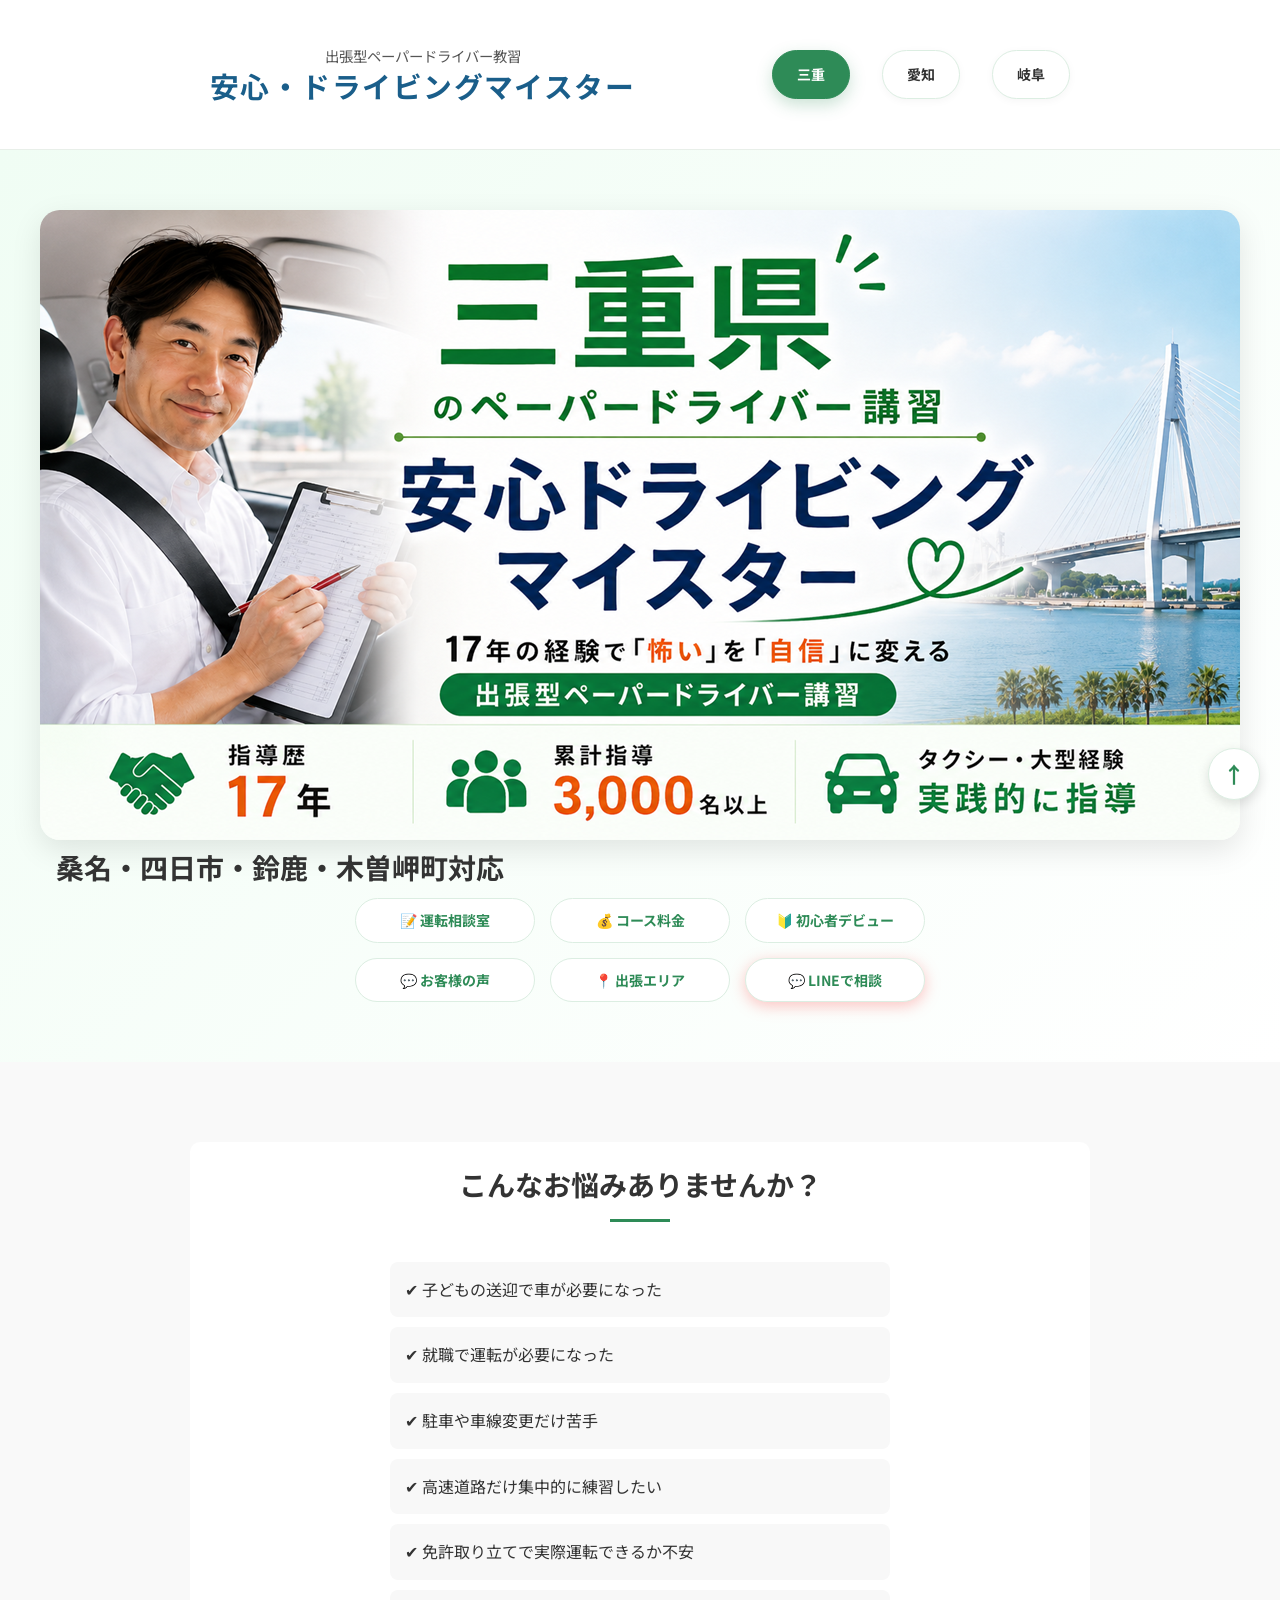
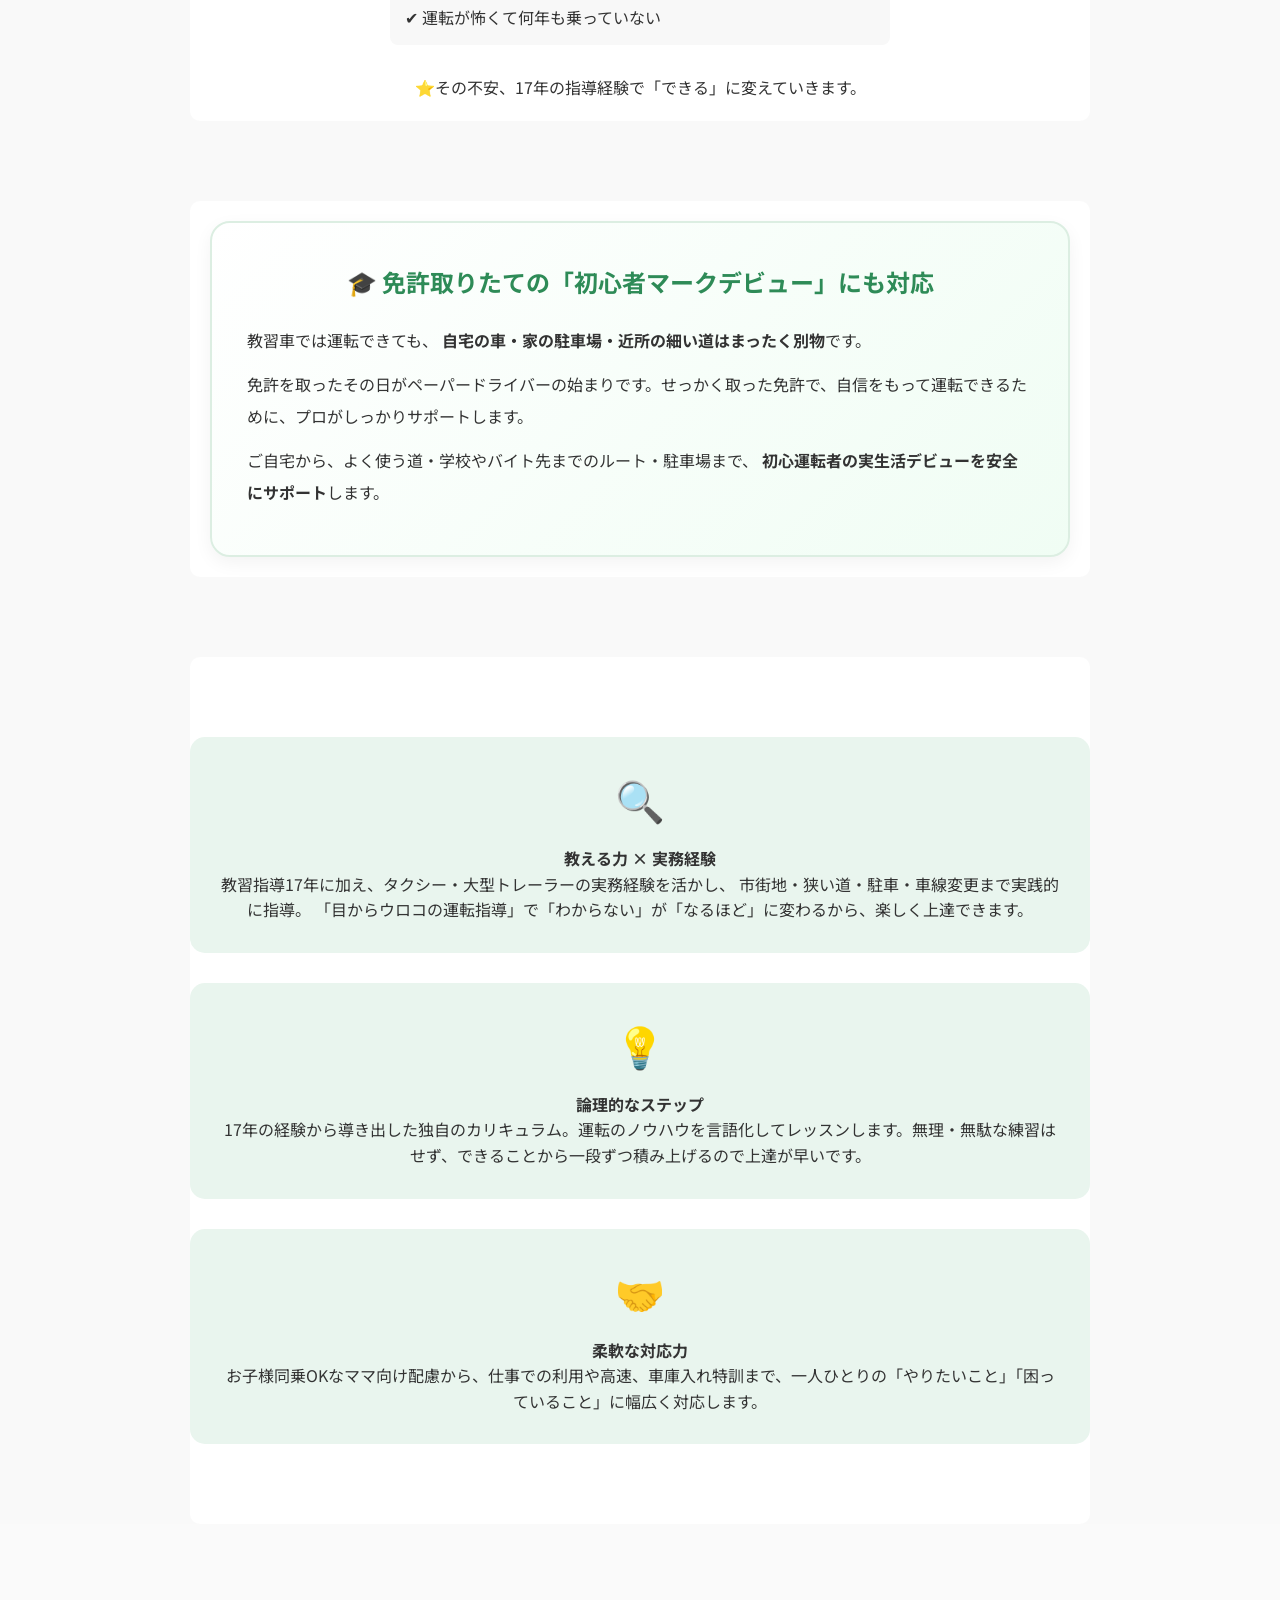
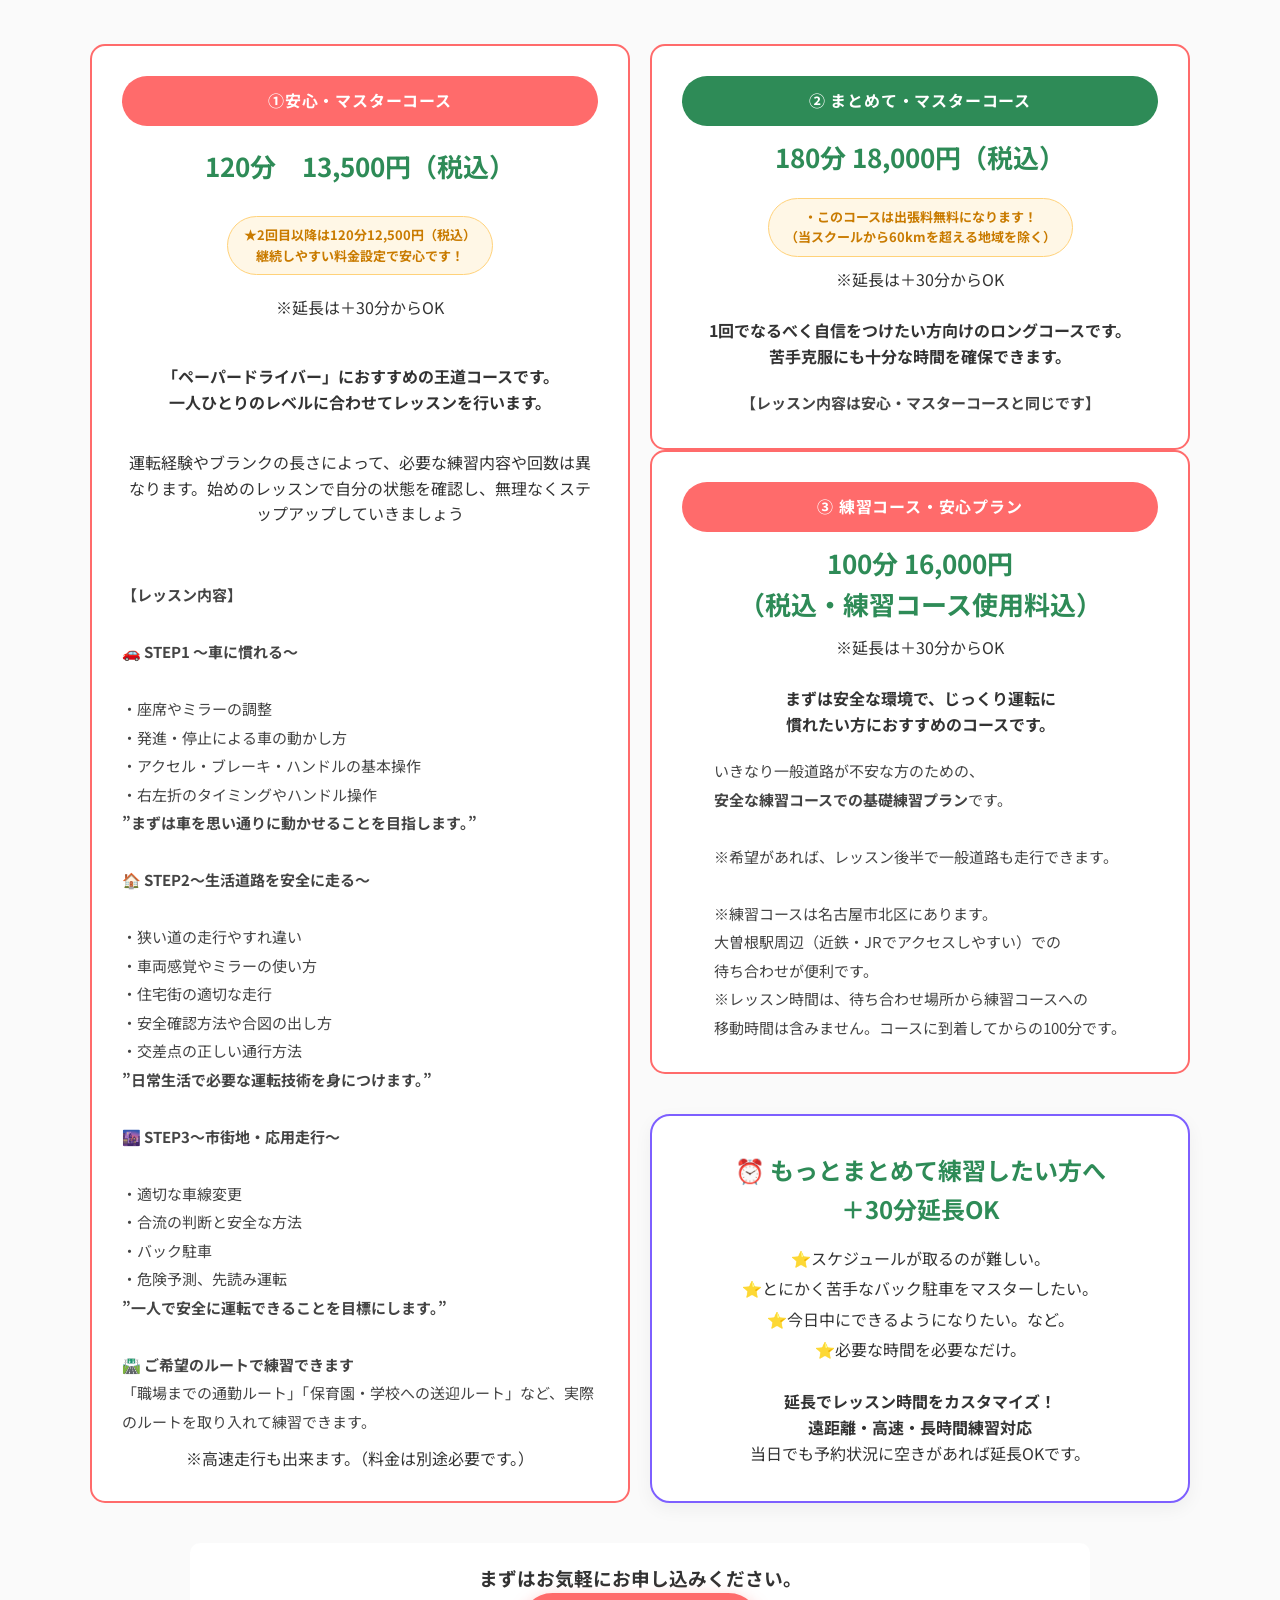
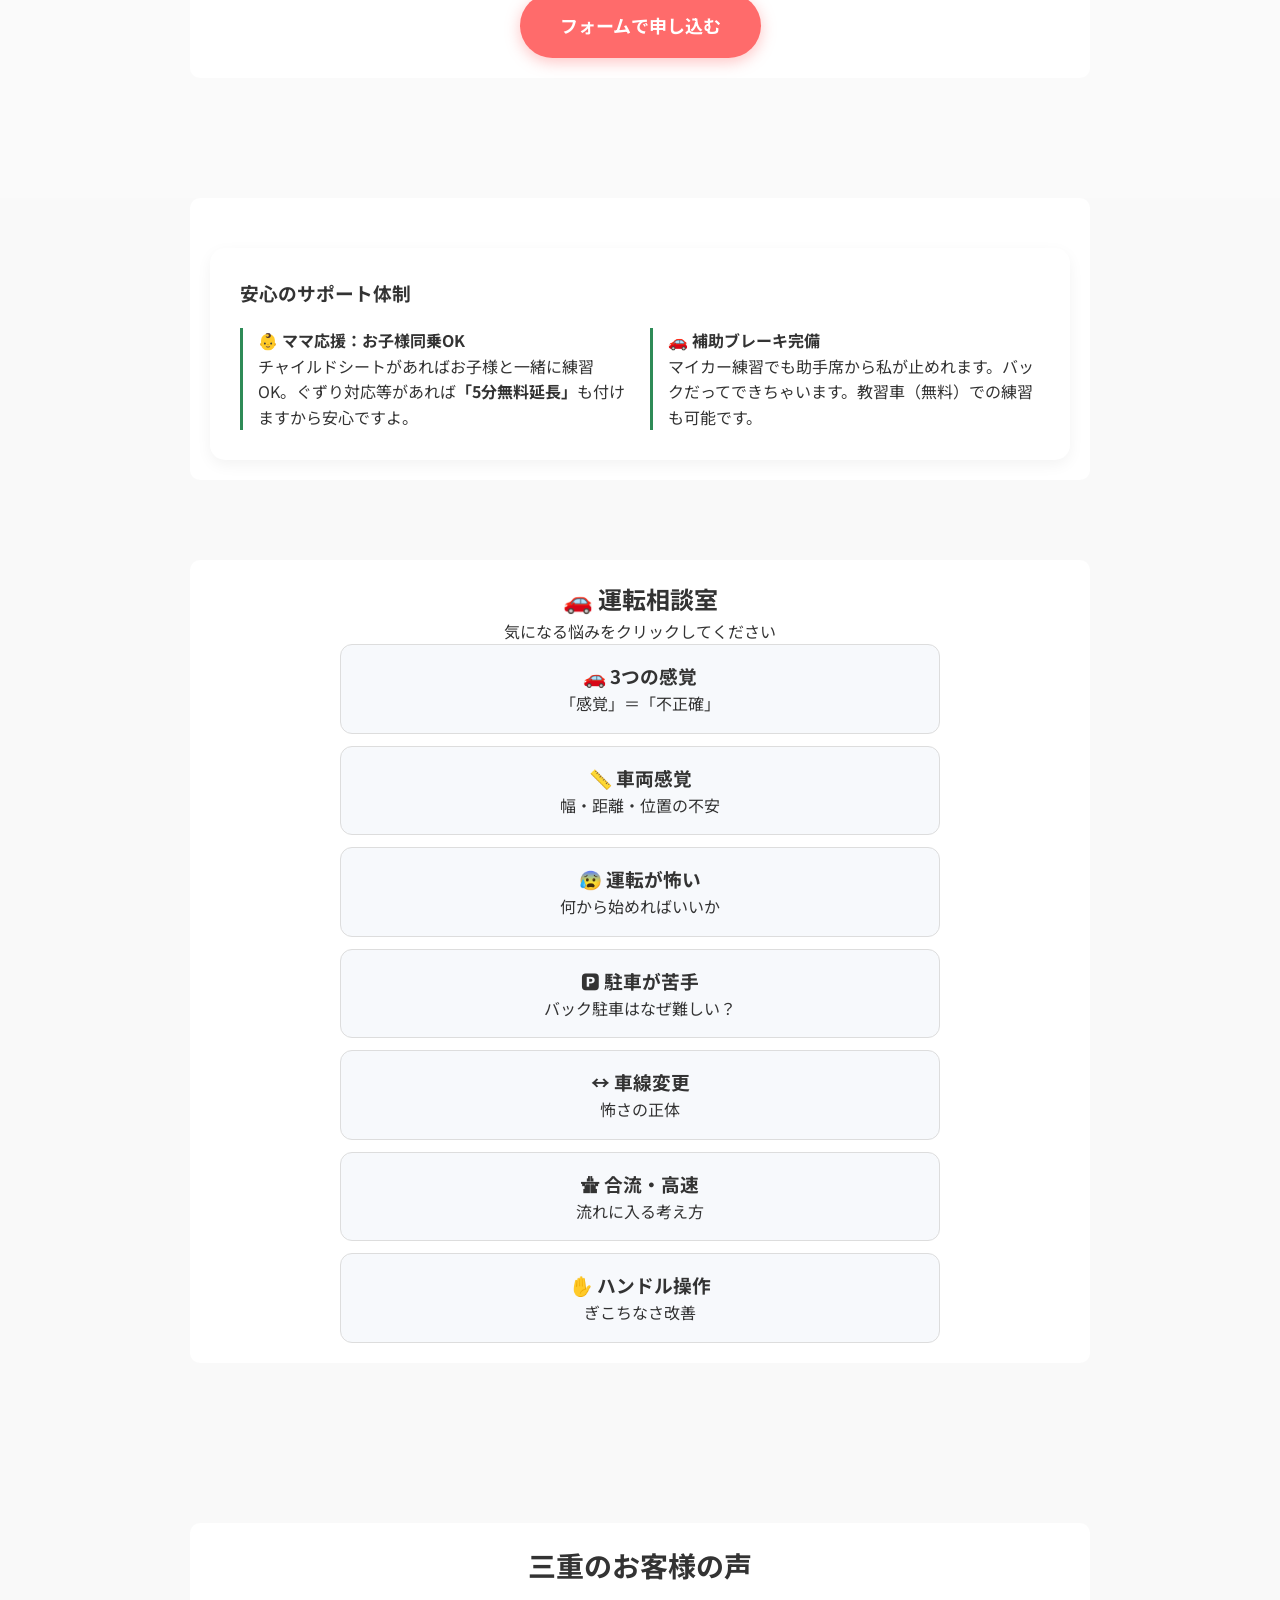
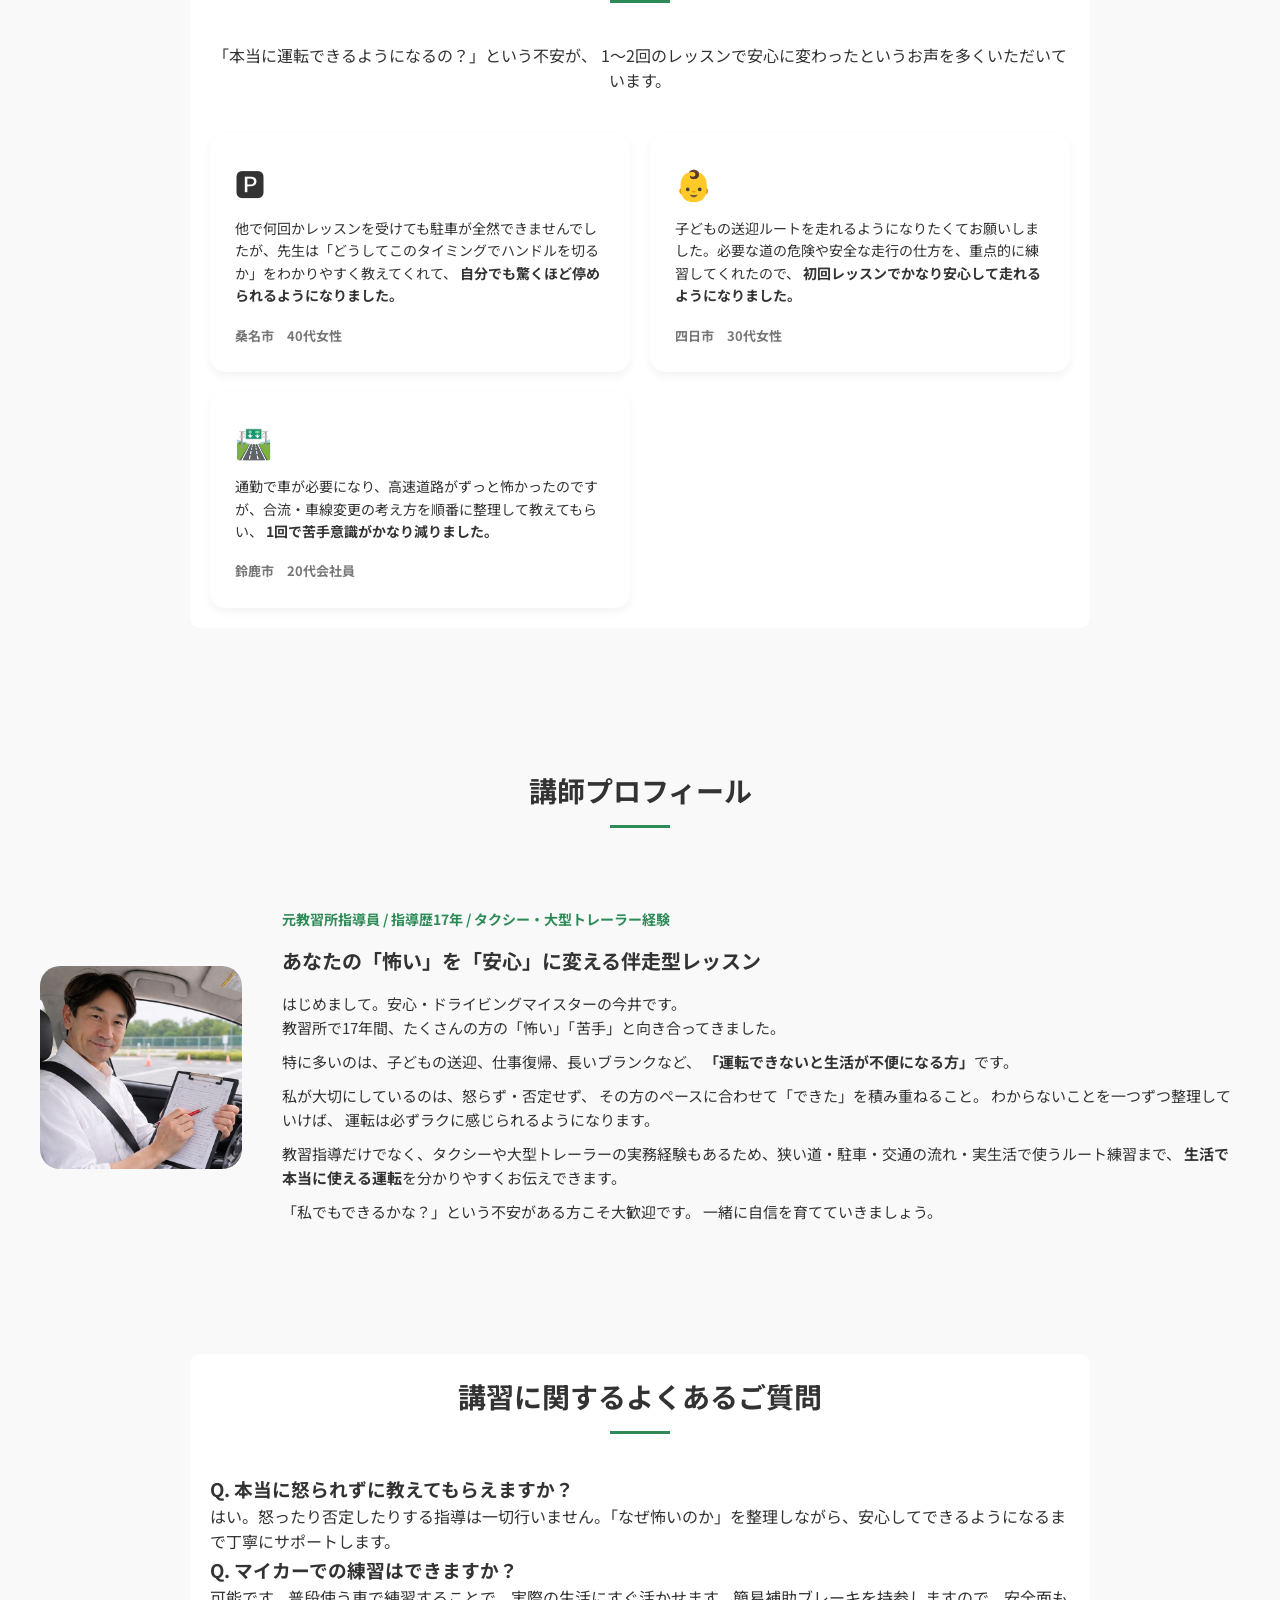
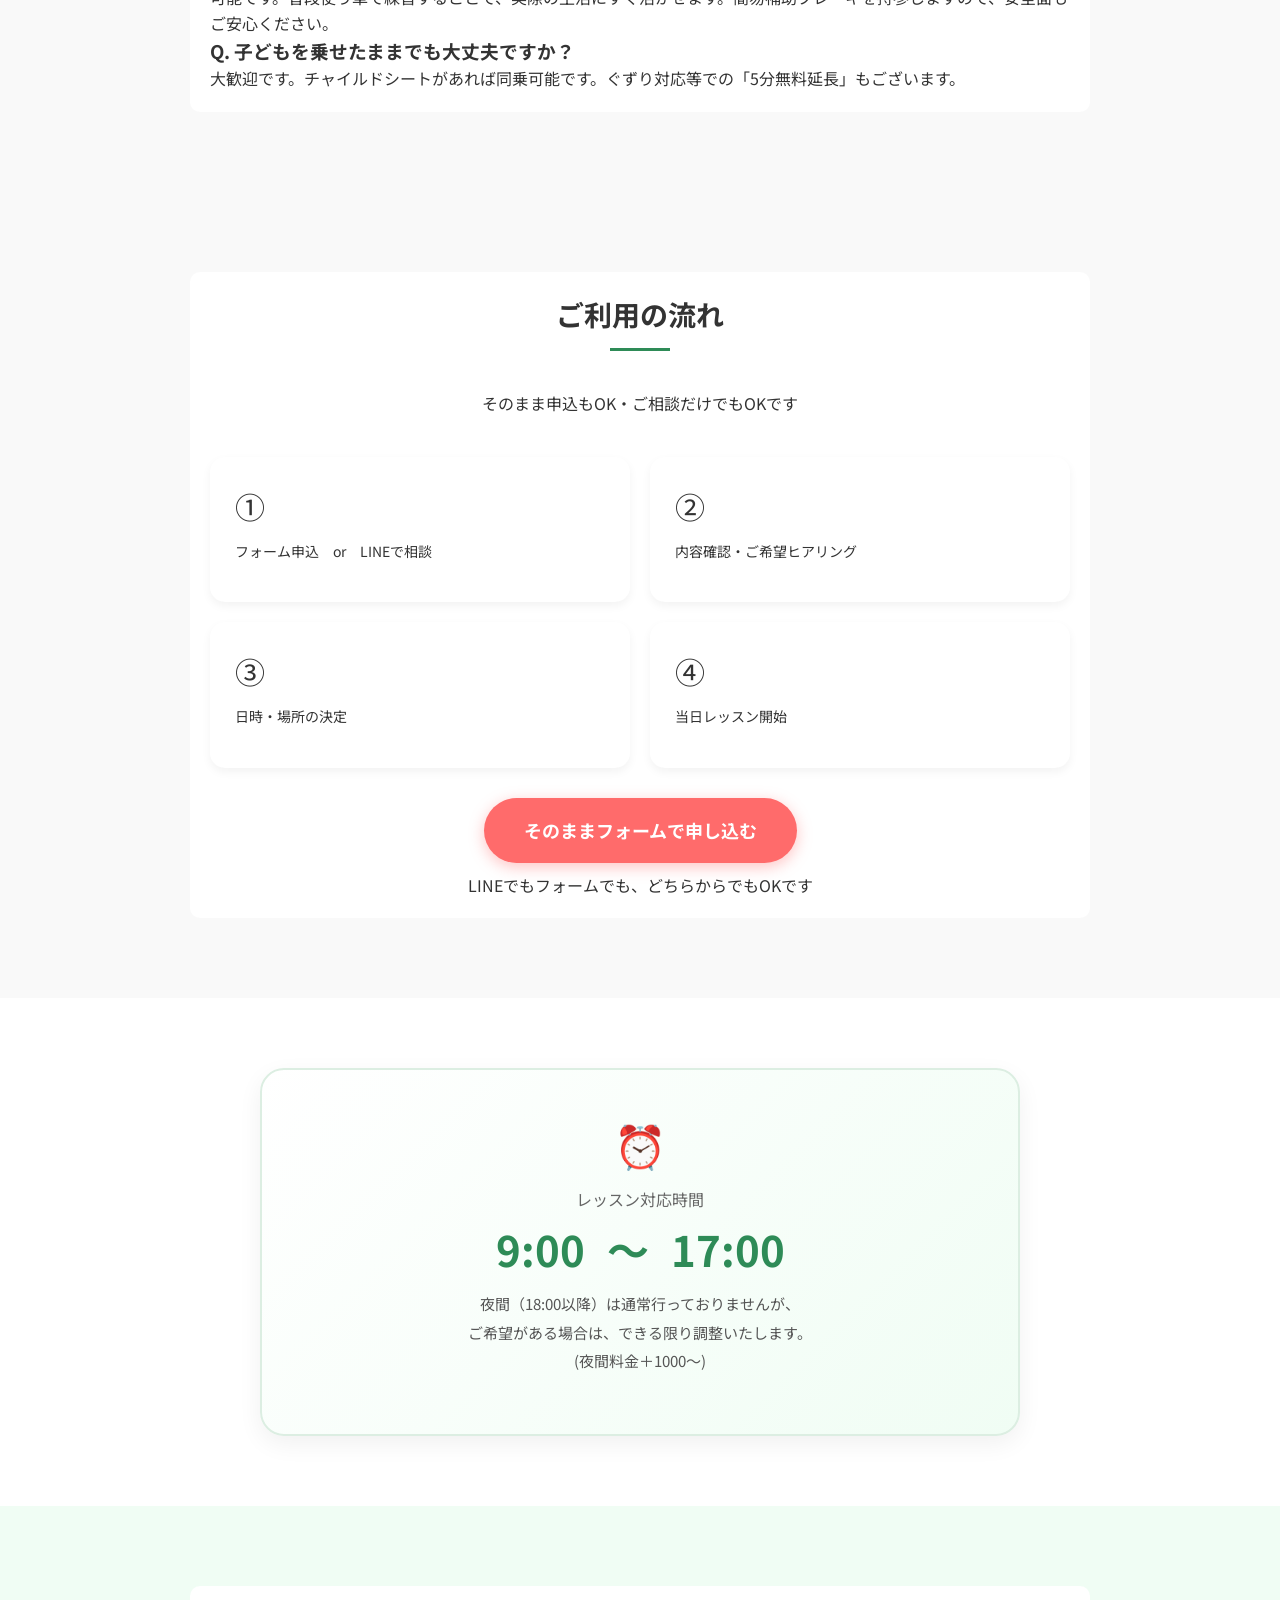
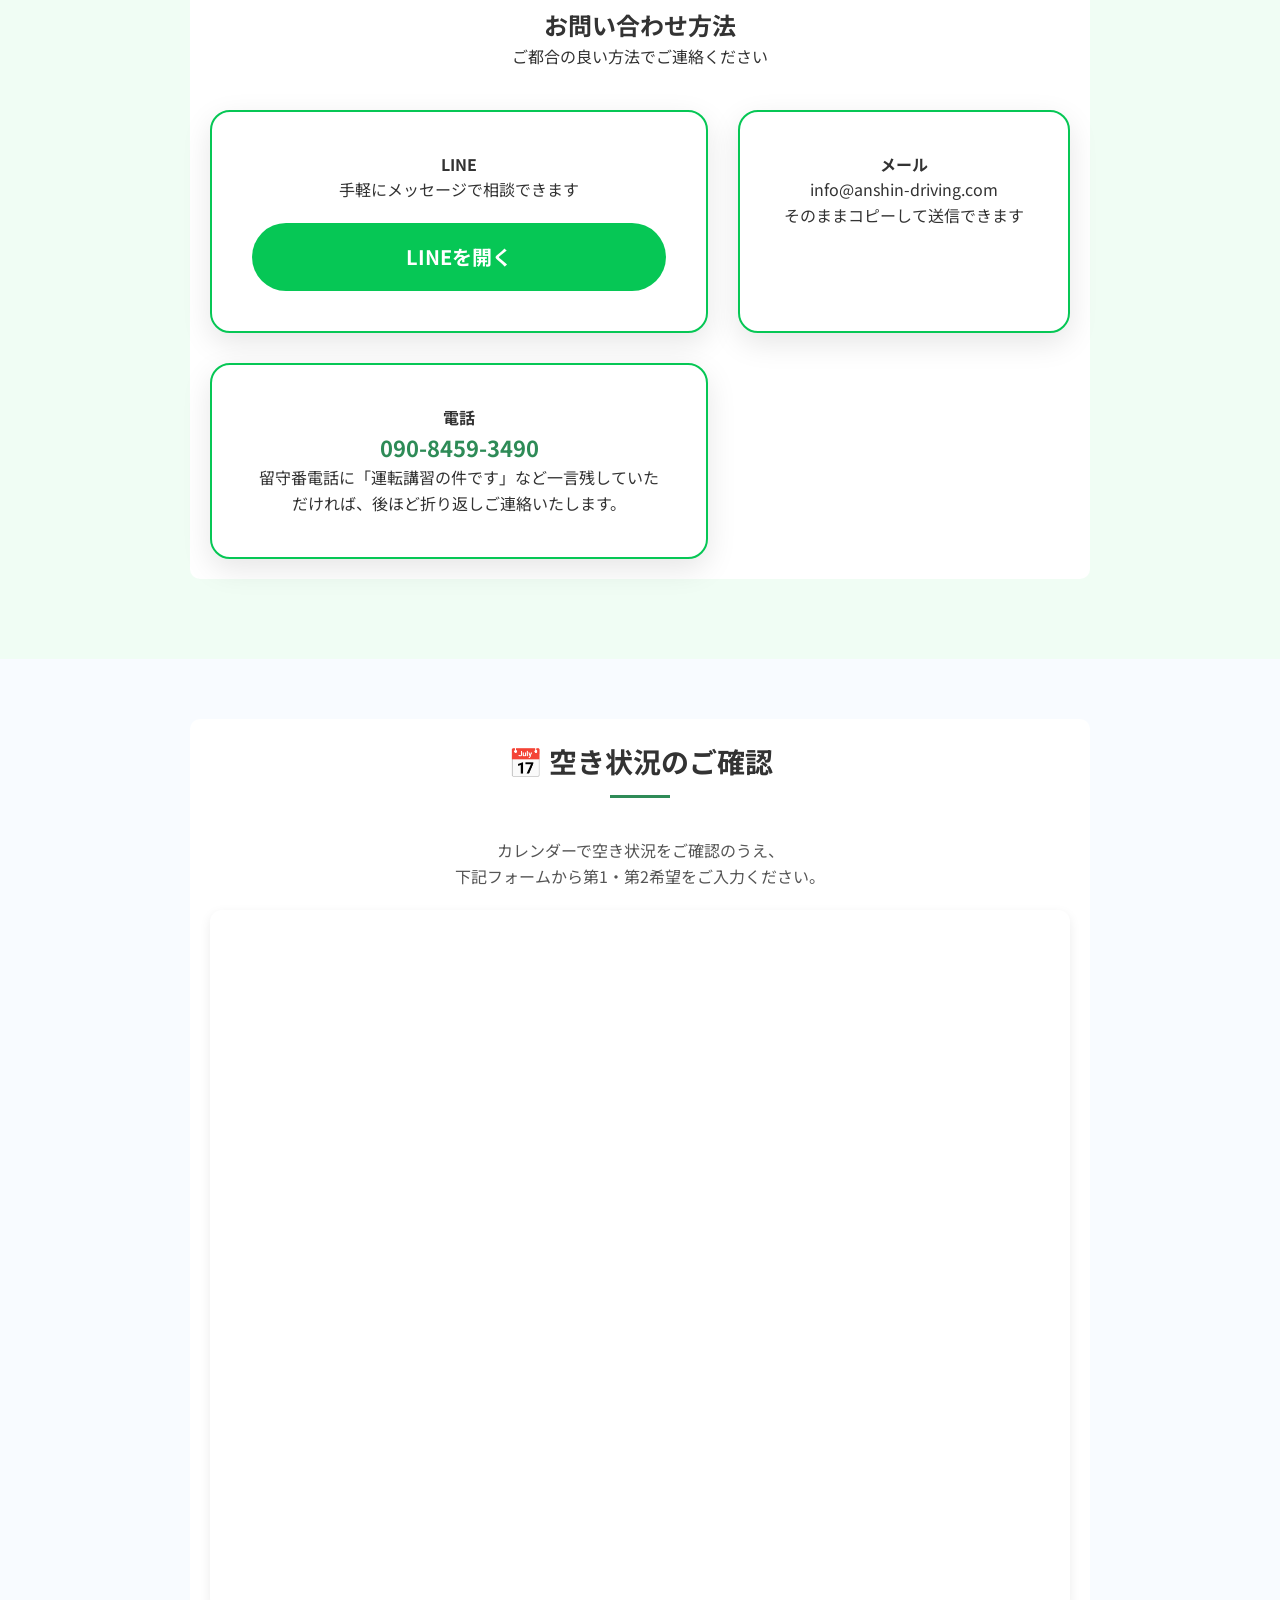
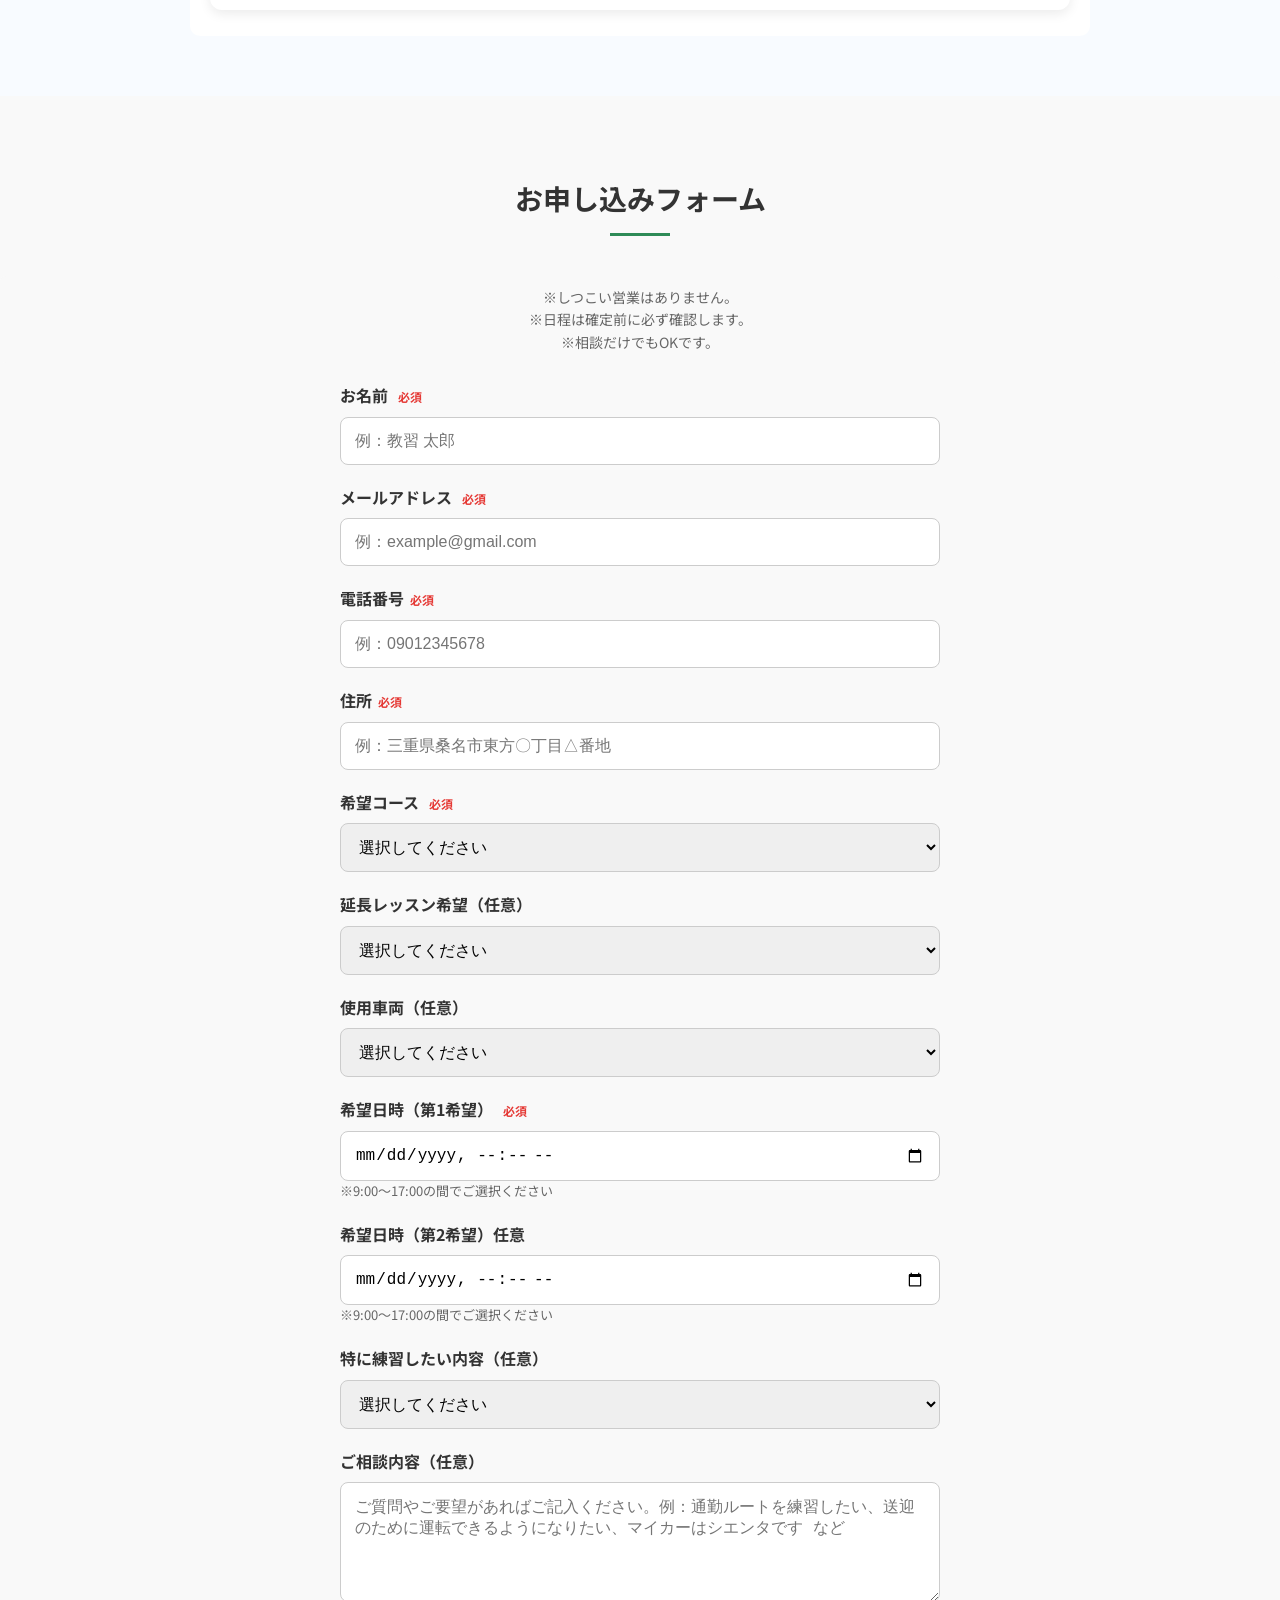
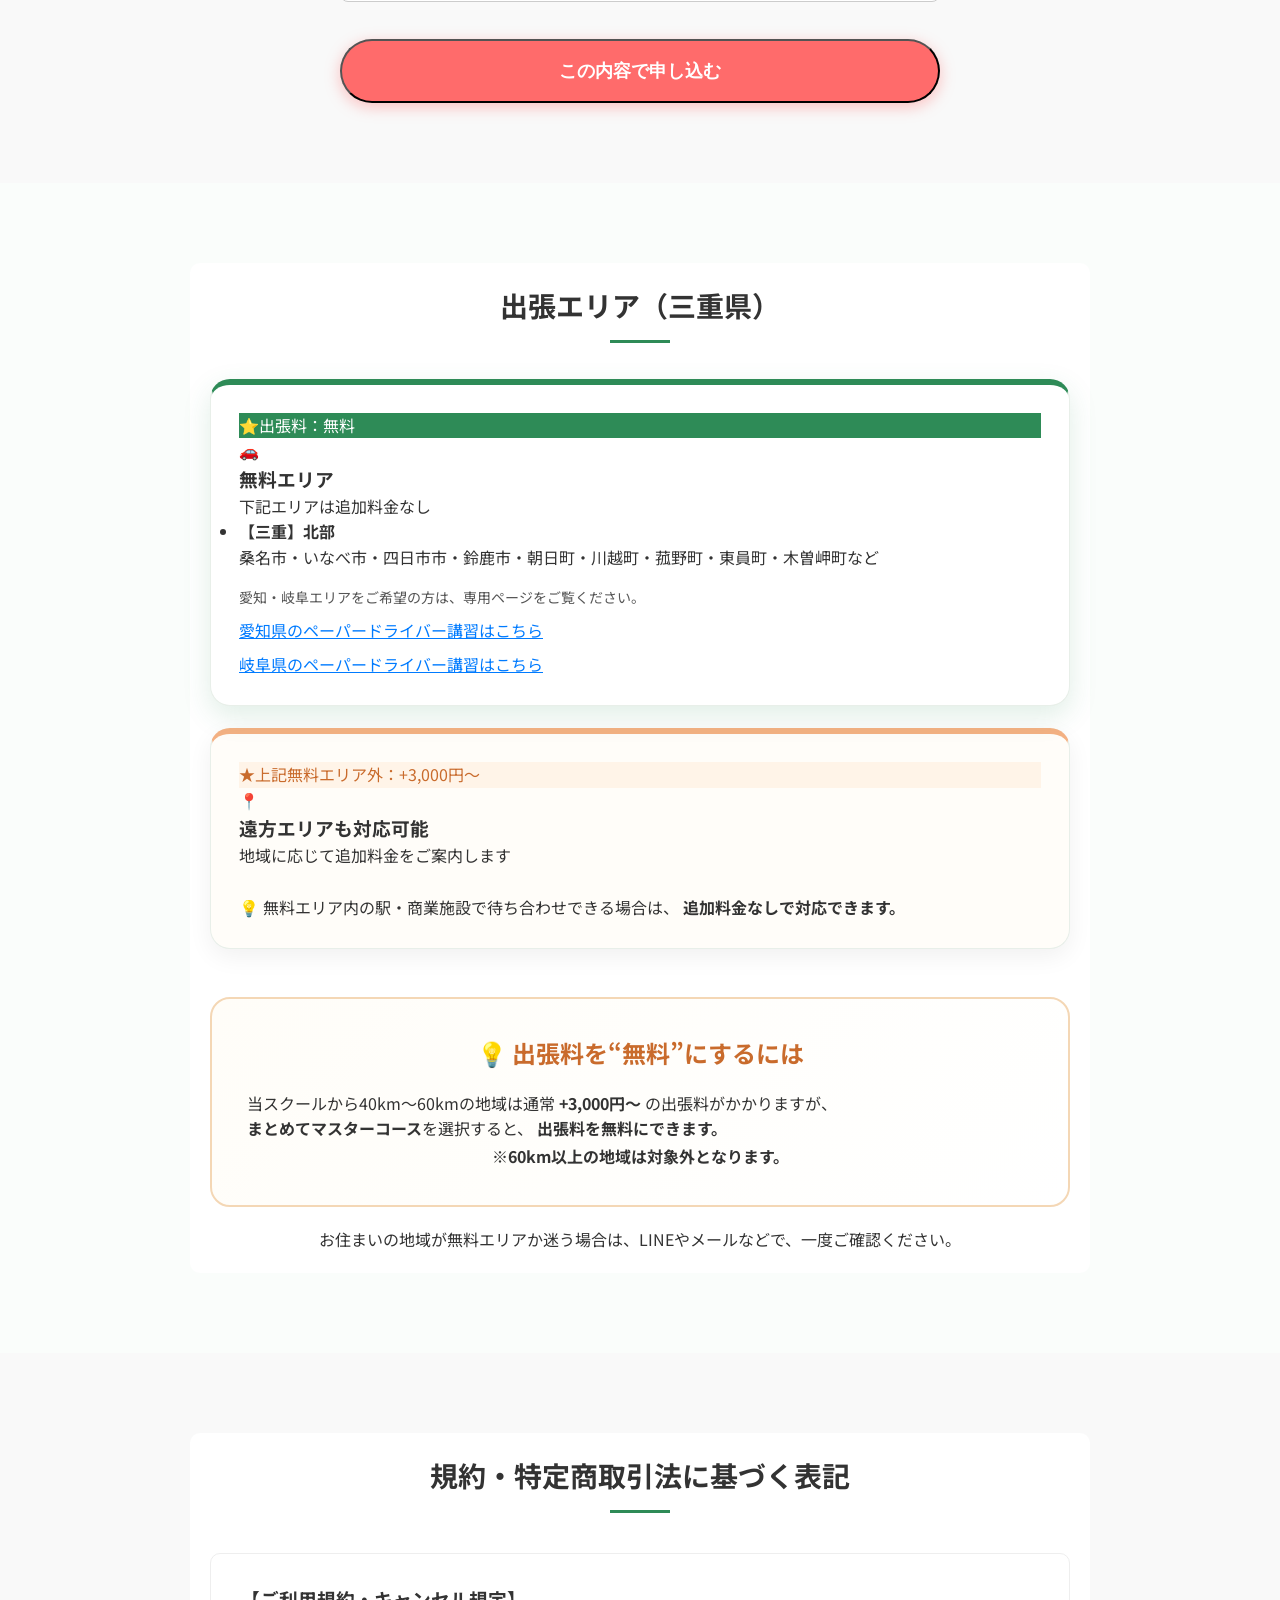
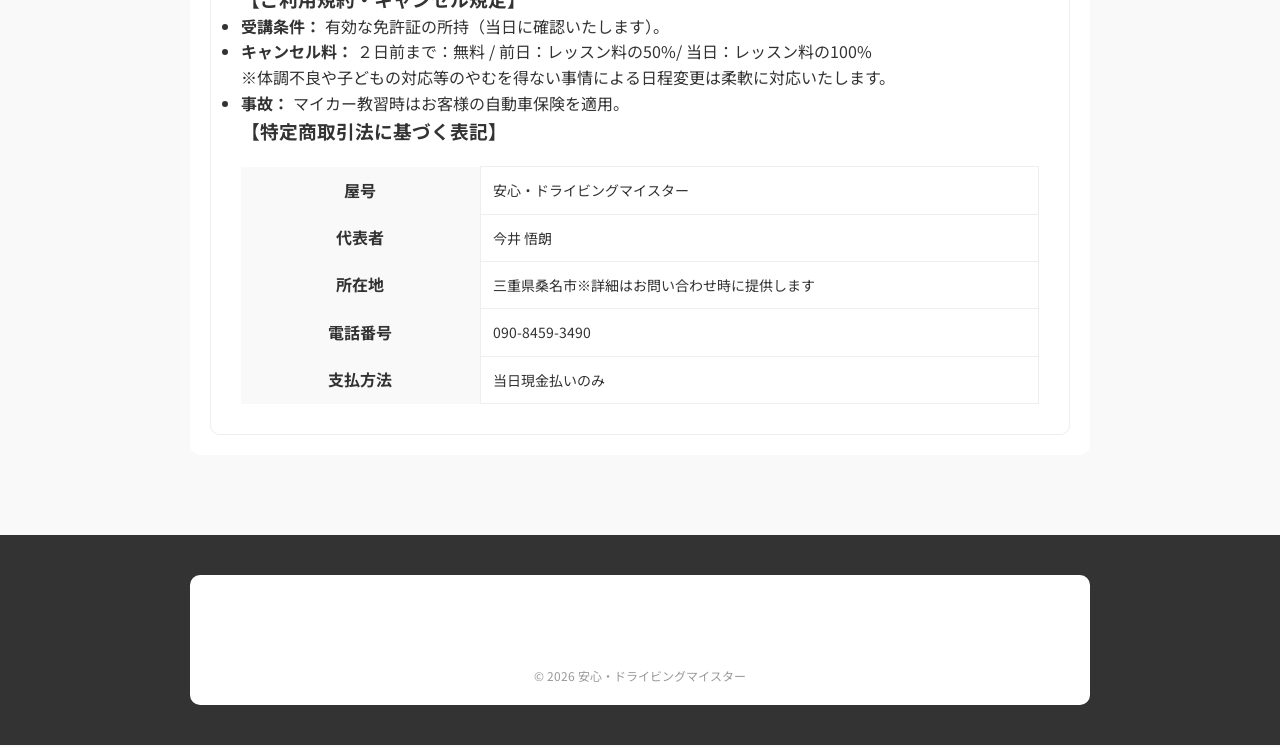
==== commit 42886176: "Add files via upload" ====
--- a/index.html
+++ b/index.html
@@ -86,11 +86,11 @@
 
         <div class="hero-btns">
             <div class="hero-quick-nav">
+                <a href="#consult">📝 運転相談室</a>
                 <a href="#price">💰 コース料金</a>
                 <a href="#beginner">🔰 初心者デビュー</a>
                 <a href="#voice">💬 お客様の声</a>
                 <a href="#area">📍 出張エリア</a>
-                <a href="#form">📝 申込</a>
                 <a href="https://lin.ee/PbCxjHP" class="btn hero-btn-main">
                     💬 LINEで相談
                 </a>
@@ -160,229 +160,134 @@
         <div class="single-price">
             <div class="price-card recommended popular">
 
-                <span class="price-tag tag-pink">① 人気No.1｜安心マスターコース</span>
-                <p class="price-name"><strong>140分　15,000円（税込）</strong></p>
+                <span class="price-tag tag-pink">①安心・マスターコース</span>
+                <p class="price-name"><strong>120分　13,500円（税込）</strong></p>
                 <p class="popular-note">
-                    初回受講で最も選ばれているコースです！
+                    ★2回目以降は120分12,500円（税込）<br>
+
+                    継続しやすい料金設定で安心です！
                 </p>
 
                 <p>※延長は＋30分からOK</p><br>
 
-                <strong>「ブランクが短い方」「運転経験がある程度ある方」におすすめ。<br>
-                    基本操作から実践走行まで幅広く練習できる人気コースです。</strong>
+                <strong>「ペーパードライバー」におすすめの王道コースです。<br>
+                    一人ひとりのレベルに合わせてレッスンを行います。</strong><br>
+
+                運転経験やブランクの長さによって、必要な練習内容や回数は異なります。始めのレッスンで自分の状態を確認し、無理なくステップアップしていきましょう<br>
+                <br>
 
                 <p class="price-detail">
-                    【練習内容（全コース共通）】<br>
-                    ・運転機器の説明（意外と知らない機器操作。）<br>
-                    ・座席、ミラー調整（調整一つで運転が変わります。）<br>
-                    ・発進、停止（カックンブレーキ解消。）<br>
-                    ・車両感覚（車幅感覚のコツを身につけます。）<br>
-                    ・速度調整（状況に合わせた速度の使い方）<br>
-                    ・右左折（タイミングが大切です。）<br>
-                    ・車線変更（安全に車線変更するコツ。）<br>
-                    ・バック駐車（コツが分かれば意外と簡単）<br>
-                    ・危険予測、先読み運転（安全運転の肝です。）など…。<br><br>
-
-                    <strong>🛠️ 目的に合わせたカスタマイズも自由自在！</strong><br>
-                    「職場までの通勤ルート」「保育園・学校への送迎ルート」<br>
-                    「よく行くスーパーへの道」など、目的が決まっている方は、<br>
-                    その実際のルートを取り入れて練習できます。
+                    <strong>【レッスン内容】
+                    </strong><br><br>
+
+
+                    <strong>🚗 STEP1 ～車に慣れる～</strong><br><br>
+
+                    ・座席やミラーの調整<br>
+                    ・発進・停止による車の動かし方<br>
+                    ・アクセル・ブレーキ・ハンドルの基本操作<br>
+                    ・右左折のタイミングやハンドル操作<br>
+                    <strong>”まずは車を思い通りに動かせることを目指します。”</strong><br><br>
+
+                    <strong>🏠 STEP2～生活道路を安全に走る～</strong><br><br>
+
+                    ・狭い道の走行やすれ違い<br>
+                    ・車両感覚やミラーの使い方<br>
+                    ・住宅街の適切な走行<br>
+                    ・安全確認方法や合図の出し方<br>
+                    ・交差点の正しい通行方法<br>
+                    <strong>”日常生活で必要な運転技術を身につけます。”</strong><br><br>
+
+                    <strong>🌆 STEP3～市街地・応用走行～</strong><br><br>
+                    ・適切な車線変更<br>
+                    ・合流の判断と安全な方法<br>
+                    ・バック駐車<br>
+                    ・危険予測、先読み運転<br>
+                    <strong>”一人で安全に運転できることを目標にします。”</strong><br><br>
+
+                    <strong>🛣️ ご希望のルートで練習できます</strong><br>
+                    「職場までの通勤ルート」「保育園・学校への送迎ルート」など、実際のルートを取り入れて練習できます。
                 </p>
-                <p class="price-recommend">
-                    「1回でできるだけ自信をつけたい方」や<br>
-                    「初心運転者の方」におすすめです！
-                </p>
-            </div>
-
-            <div class="price-card recommended">
-                <span class="price-tag tag-green">② 安心レベルアップコース</span>
-                <p class="price-name"><strong>120分 13,500円（税込）<br></strong></p>
-                <p class="popular-note">
-                    ★2回目以降は120分12,500円で安心！
-                </p>
-
-                <p>※延長は＋30分からOK</p><br>
-
-                <strong>【2回以上のレッスンで確実に仕上げたい方へ】<br>
-                    無理なくステップアップする王道コースです。</strong>
-
-                <p class="price-detail">
-                    【練習内容は、安心マスターコースと同じです】<br><br>
-
-                    <strong>💡 よくあるご質問<br>
-                        1回のレッスンだけで運転できるようになりますか？</strong><br>
-
-                    17年の指導経験から本音を言うと、ブランクが長い方や<br>
-                    運転経験が少ない方は、1回のレッスンだけでは、頑張っても<br>
-                    「なんとか初心運転者に戻れる程度」が限界です。<br><br>
-
-                    無理をして「1回完結」目指すのではなく、レッスンを<br>
-                    2回以上に分けて段階を踏んだほうが、一番安全で結果的に<br>
-                    コスパ良く上達できる近道です！<br><br>
-
-                    <strong>🛠️ 目的に合わせたカスタマイズも自由自在！</strong><br>
-                    「職場までの通勤ルート」「保育園・学校への送迎ルート」<br>
-                    「よく行くスーパーへの道」など、目的が決まっている方は、<br>
-                    その実際のルートを取り入れて練習できます。
-                </p>
-
-                <p class="price-recommend">
-                    「ブランクが長い方」「運転経験が少ない方」は<br>
-                    この王道コースがおすすめです。
-                </p>
-            </div>
-
-            <div class="price-card recommended">
-                <span class="price-tag tag-pink">③ まとめてマスターコース</span>
-                <p class="price-name"><strong>180分 18,000円（税込）</strong></p>
-
-                <p class="popular-note">
-                    このコース限定特典・出張料無料！<br>
-                    （当スクールから60kmを超える地域を除く）
-                </p>
-
-                <p>※延長は＋30分からOK</p><br>
-
-                <strong>1日で完結したい方向けのロングコースです。<br>
-                    苦手克服にも十分な時間を確保できます。</strong>
-
-                <p class="price-detail">
-                    【練習内容は、安心マスターコースと同じです】<br><br>
-
-                    基本操作から応用走行まで、<br>
-                    まとまった時間を使って集中して練習できるコースです。<br><br>
-
-                    <strong>🛠️ 目的に合わせたカスタマイズも自由自在！</strong><br>
-                    「職場までの通勤ルート」「保育園・学校への送迎ルート」<br>
-                    「よく行くスーパーへの道」など、目的が決まっている方は、<br>
-                    その実際のルートを取り入れて練習できます。
-                </p>
-
-                <p class="price-recommend">
-                    「ブランクがあっても、運転経験が1年以上ある方」<br>
-                    「スケジュールがなかなか取れない方」におすすめです。
-                </p>
-            </div>
-
-            <div class="price-card recommended">
-                <span class="price-tag tag-green">④ 練習コース安心プラン</span>
-
-                <p class="price-name"><strong>100分 16,000円<br>
-                        （税込・練習コース使用料込）</strong></p>
-
-                <p>※延長は＋30分からOK</p><br>
-
-                <strong>まずは安全な環境で、じっくり運転に<br>
-                    慣れたい方におすすめのコースです。</strong>
-
-                <p class="price-detail">
-                    いきなり一般道路が不安な方のための、<br>
-                    <strong>安全な練習コースでの基礎練習プラン</strong>です。<br><br>
-                    ※希望があれば、レッスン後半で一般道路も走行できます。<br><br>
-
-                    ※練習コースは名古屋市北区にあります。<br>
-                    大曽根駅周辺（近鉄・JRでアクセスしやすい）での<br>
-                    待ち合わせが便利です。<br>
-                    ※レッスン時間は、待ち合わせ場所から練習コースへの<br>
-                    移動時間は含みません。コースに到着してからの100分です。
-                </p>
-
-                <p class="price-recommend">
-                    「まずは車に慣れたい」「道路に出るのが怖い」方におすすめ
-                </p>
-            </div>
-
-            <div class="extension-box">
-                <h3 class="extension-title">⏰ もっとまとめて練習したい方へ<br>
-                    ＋30分延長OK</h3>
-
-                <p class="extension-lead">
-
-                    ⭐スケジュールが取るのが難しい。<br>
-                    ⭐とにかく苦手なバック駐車をマスターしたい。<br>
-                    ⭐今日中にできるようになりたい。など。<br>
-                    ⭐必要な時間を必要なだけ。<br><br>
-                </p>
-
-                <div class="extension-grid">
-                    <div class="extension-item">
-                        <h4>延長でレッスン時間をカスタマイズ！</h4>
-                        <p><strong>遠距離・高速・長時間練習対応</strong></p>
+                <p>※高速走行も出来ます。（料金は別途必要です。）</p>
+            </div>
+            <div>
+                <div class="price-card recommended">
+                    <span class="price-tag tag-green">② まとめて・マスターコース</span>
+                    <p class="price-name"><strong>180分 18,000円（税込）</strong></p>
+
+                    <p class="popular-note">
+                        ・このコースは出張料無料になります！<br>
+                        （当スクールから60kmを超える地域を除く）
+                    </p>
+
+                    <p>※延長は＋30分からOK</p><br>
+
+                    <strong>1回でなるべく自信をつけたい方向けのロングコースです。<br>
+                        苦手克服にも十分な時間を確保できます。</strong>
+
+                    <p class="price-detail">
+                        <strong>【レッスン内容は安心・マスターコースと同じです】
+                        </strong>
+                    </p>
+                </div>
+
+                <div class="price-card recommended">
+                    <span class="price-tag tag-pink">③ 練習コース・安心プラン</span>
+
+                    <p class="price-name"><strong>100分 16,000円<br>
+                            （税込・練習コース使用料込）</strong></p>
+
+                    <p>※延長は＋30分からOK</p><br>
+
+                    <strong>まずは安全な環境で、じっくり運転に<br>
+                        慣れたい方におすすめのコースです。</strong>
+
+                    <p class="price-detail">
+                        いきなり一般道路が不安な方のための、<br>
+                        <strong>安全な練習コースでの基礎練習プラン</strong>です。<br><br>
+                        ※希望があれば、レッスン後半で一般道路も走行できます。<br><br>
+
+                        ※練習コースは名古屋市北区にあります。<br>
+                        大曽根駅周辺（近鉄・JRでアクセスしやすい）での<br>
+                        待ち合わせが便利です。<br>
+                        ※レッスン時間は、待ち合わせ場所から練習コースへの<br>
+                        移動時間は含みません。コースに到着してからの100分です。
+                    </p>
+                </div>
+
+                <div class="extension-box">
+                    <h3 class="extension-title">⏰ もっとまとめて練習したい方へ<br>
+                        ＋30分延長OK</h3>
+
+                    <p class="extension-lead">
+
+                        ⭐スケジュールが取るのが難しい。<br>
+                        ⭐とにかく苦手なバック駐車をマスターしたい。<br>
+                        ⭐今日中にできるようになりたい。など。<br>
+                        ⭐必要な時間を必要なだけ。<br>
+                    </p>
+
+                    <div class="extension-grid">
+                        <div class="extension-item">
+                            <h4>延長でレッスン時間をカスタマイズ！</h4>
+                            <p><strong>遠距離・高速・長時間練習対応</strong></p>
+                        </div>
                     </div>
-                </div>
-
-                <p class="extension-note">
-                    当日でも予約状況に空きがあれば延長OKです。
-                </p>
-            </div>
-        </div>
-    </section>
-    <!-- コース選び -->
-    <div class="extension-box">
-        <h3 class="extension-title">⭐ どのコースを選べばいい？</h3>
-        <p class="extension-lead"> 運転経験やブランクによって異なりますが、 次のような流れで卒業される方が多いです。 </p>
-
-        <div class="extension-grid">
-            <div class="extension-item">
-                <h4>🚗 マスターコース</h4>
-                <p>
-                    ・1回で自信をつけたい<br>
-                    ・ブランクが短い方
-                </p>
-            </div>
-
-            <div class="extension-item">
-                <h4>🚗 レベルアップコース</h4>
-                <p>
-                    ・ゆっくり練習したい<br>
-                    ・運転経験が少ない方
-                </p>
-            </div>
-
-            <div class="extension-item">
-                <h4>🚗 まとめてマスター</h4>
-                <p>
-                    ・時間が取りにくい<br>
-                    ・1日で集中練習したい
-                </p>
-            </div>
-
-        </div>
-        <p class="extension-note">
-            ⭐ 卒業例<br>
-            マスター → 卒業 ／ レベルアップ×2回 → 卒業<br>
-            まとめてマスター → 卒業 または レベルアップ追加
-        </p><br>
-        <p class="extension-note">
-            ⭐
-            <strong>どのコースからでも、2回目以降は<br>安心レベルアップコース（120分12,500円）をご利用いただけます。</strong>
-
-        </p>
-    </div>
-    <div class="container center" style="margin:40px auto;">
-        <h3>どのコースが合うか迷ったらご相談ください</h3>
-        <p>
-            お申し込み時にご相談いただければ、
-            運転経験やブランクに合わせて最適なコースをご案内します。
-        </p>
-        <a href="#form" class="btn hero-btn-main">
-            フォームで申し込む
-        </a>
-    </div>
-    <!-- こんなご希望で練習する方が多いです -->
-    <section>
-        <div class="lesson-example-box">
-            <h3 class="lesson-example-title">こんなご希望で練習する方が多いです</h3>
-            <div class="lesson-example-grid">
-                <div class="lesson-example-item">🚗 家の車を一人で運転できるようになりたい</div>
-                <div class="lesson-example-item">🏫 子どもの送迎ルートを練習したい</div>
-                <div class="lesson-example-item">💼 職場までの通勤ルートを走れるようになりたい</div>
-                <div class="lesson-example-item">🅿️ スーパーや職場で駐車できるようになりたい</div>
-                <div class="lesson-example-item">🛣️ 高速道路や車線変更を練習したい</div>
-                <div class="lesson-example-item">🏘️ 狭い生活道路でのすれ違いが不安</div>
-            </div>
-        </div>
-    </section>
+
+                    <p class="extension-note">
+                        当日でも予約状況に空きがあれば延長OKです。
+                    </p>
+                </div>
+            </div>
+        </div>
+        <div class="container center" style="margin:40px auto;">
+            <h3>まずはお気軽にお申し込みください。</h3>
+            <a href="#form" class="btn hero-btn-main">
+                フォームで申し込む
+            </a>
+        </div>
+    </section>
+
     <!-- サポート体制 -->
     <div class="container">
         <div class="info-box">
@@ -400,8 +305,9 @@
             </div>
         </div>
     </div>
+
     <!-- 運転相談室 -->
-    <section class="section center">
+    <section class="section center" id="consult">
         <div class="container center">
             <h2>🚗 運転相談室</h2>
             <p>気になる悩みをクリックしてください</p>
@@ -443,7 +349,7 @@
             <h2 class="section-title center">三重のお客様の声</h2>
             <p class="voice-lead center">
                 「本当に運転できるようになるの？」という不安が、
-                たった1〜2回で安心に変わったというお声を多くいただいています。
+                1〜2回のレッスンで安心に変わったというお声を多くいただいています。
             </p>
 
             <div class="voice-grid">
@@ -451,7 +357,7 @@
                     <div class="voice-icon">🅿️</div>
                     <p class="voice-text">
                         他で何回かレッスンを受けても駐車が全然できませんでしたが、先生は「どうしてこのタイミングでハンドルを切るか」をわかりやすく教えてくれて、
-                        <strong>たった１回で自分でも驚くほど停められるようになりました。</strong>
+                        <strong>自分でも驚くほど停められるようになりました。</strong>
                     </p>
                     <span class="voice-user">桑名市　40代女性</span>
                 </div>
@@ -476,26 +382,7 @@
             </div>
         </div>
     </section>
-    <!-- 運転は簡単 -->
-    <section class="message-section">
-        <div class="container">
-            <div class="message-card">
-                <span class="message-tag">17年の経験からお伝えしたいこと</span>
-                <h2 class="message-title">運転は、本当は「簡単」なんです。</h2>
-
-                <div class="message-content">
-                    <p>難しいと感じてしまうのは、ちょっとした「勘違い」や「苦手意識」・「思い込み」が原因であることがほとんど。そしてそういう人は意外と多いんです。3,000人以上の方を見てきた私だからこそ、断言できることがあります。
-                    </p>
-                    <p class="highlight-text">正しいステップで進めば、どなたでも<strong>必ず自信をもって運転できます。</strong></p>
-                    <p>あなたの「運転アレルギー」を根本から解消し、楽しくハンドルを握れる毎日を、私が全力でサポートします。</p>
-                </div>
-
-                <div class="message-signature">
-                    代表インストラクター 今井 悟朗
-                </div>
-            </div>
-        </div>
-    </section>
+
     <!-- 講師プロフィール -->
     <h2 class="section-title center profile-title">講師プロフィール</h2>
     <div class="profile-box">
@@ -583,16 +470,16 @@
                     <p class="voice-text">当日レッスン開始</p>
                 </div>
             </div>
-
             <div class="center" style="margin-top:30px;">
                 <a href="#form" class="btn hero-btn-main">
                     そのままフォームで申し込む
                 </a>
-
+            
                 <p style="margin-top:10px;">
                     LINEでもフォームでも、どちらからでもOKです
                 </p>
             </div>
+
         </div>
     </section>
     <!-- レッスン時間 -->
@@ -646,7 +533,7 @@
                         </a>
                     </p>
                     <p class="sub-note">
-                    留守番電話に「運転講習の件です」など一言残していただければ、後ほど折り返しご連絡いたします。</p>
+                        留守番電話に「運転講習の件です」など一言残していただければ、後ほど折り返しご連絡いたします。</p>
                 </div>
             </div>
         </div>
@@ -688,15 +575,14 @@
             <label>電話番号<span class="required">必須</span></label>
             <input type="tel" name="phone" placeholder="例：09012345678" required>
 
-            <label>住所（市区町村まででもOK） <span class="required">必須</span></label>
-            <input type="text" name="address" placeholder="例：三重県桑名市" required>
+            <label>住所<span class="required">必須</span></label>
+            <input type="text" name="address" placeholder="例：三重県桑名市東方〇丁目△番地" required>
 
             <label>希望コース <span class="required">必須</span></label>
             <select name="course" required>
                 <option value="">選択してください</option>
                 <option>コースは相談して決めたい</option>
                 <option>安心マスターコース</option>
-                <option>安心レベルアップコース</option>
                 <option>まとめてマスターコース</option>
                 <option>練習コース安心プラン</option>
             </select>
--- a/style.css
+++ b/style.css
@@ -567,25 +567,7 @@
     gap: 18px;
 }
 
-.extension-item {
-    width: 400px;
-    background: #f8faf8;
-    padding: 20px;
-    border-radius: 14px;
-    text-align: center;
-}
-
-.extension-item h4 {
-    color: var(--main-color);
-    margin-bottom: 8px;
-}
-
-.extension-note {
-    text-align: center;
-    font-size: 14px;
-    color: #666;
-    line-height: 1.8;
-}
+
 
 .lesson-time-section {
     padding: 50px 0;
@@ -754,39 +736,8 @@
     padding-left: 15px;
 }
 
-.lesson-example-box {
-    margin: 40px 0;
-    padding: 35px;
-    background: linear-gradient(135deg, #ffffff 0%, #f0fdf4 100%);
-    border: 2px solid var(--main-color);
-    border-radius: 20px;
-    text-align: left;
-}
-
-.lesson-example-title {
-    font-size: 24px;
-    margin-bottom: 10px;
-    color: var(--main-color);
-    text-align: center;
-}
-
-.lesson-example-grid {
-    display: grid;
-    grid-template-columns: repeat(2, 1fr);
-    gap: 18px;
-}
-
-.lesson-example-item {
-    background: #fff;
-    padding: 20px;
-    border-radius: 14px;
-    font-weight: bold;
-    line-height: 1.7;
-    min-height: 82px;
-    display: flex;
-    align-items: center;
-    box-shadow: 0 3px 8px rgba(0, 0, 0, 0.05);
-}
+
+
 
 .line-easy-note {
     margin-top: 12px;
@@ -1020,48 +971,7 @@
 }
 /* #endregion=====初心者向け===== */
 
-/* #region=====メッセージ===== */
-.message-section {
-    background: var(--main-color);
-    padding: 80px 0;
-    color: #fff;
-}
-
-.message-card {
-    background: #fff;
-    color: var(--text-color);
-    padding: 40px;
-    border-radius: 20px;
-    max-width: 800px;
-    margin: 0 auto;
-}
-
-.message-tag {
-    color: var(--main-color);
-    font-weight: bold;
-    display: block;
-    margin-bottom: 10px;
-}
-
-.message-title {
-    font-size: 24px;
-    margin-bottom: 20px;
-}
-
-.highlight-text {
-    font-size: 20px;
-    font-weight: bold;
-    color: var(--accent-color);
-    margin: 20px 0;
-}
-
-.message-signature {
-    text-align: right;
-    font-weight: bold;
-    margin-top: 20px;
-    font-size: 18px;
-}
-/* #endregion=====メッセージ===== */
+
 
 /* #region=====講師メッセージ===== */
 .meister-text {
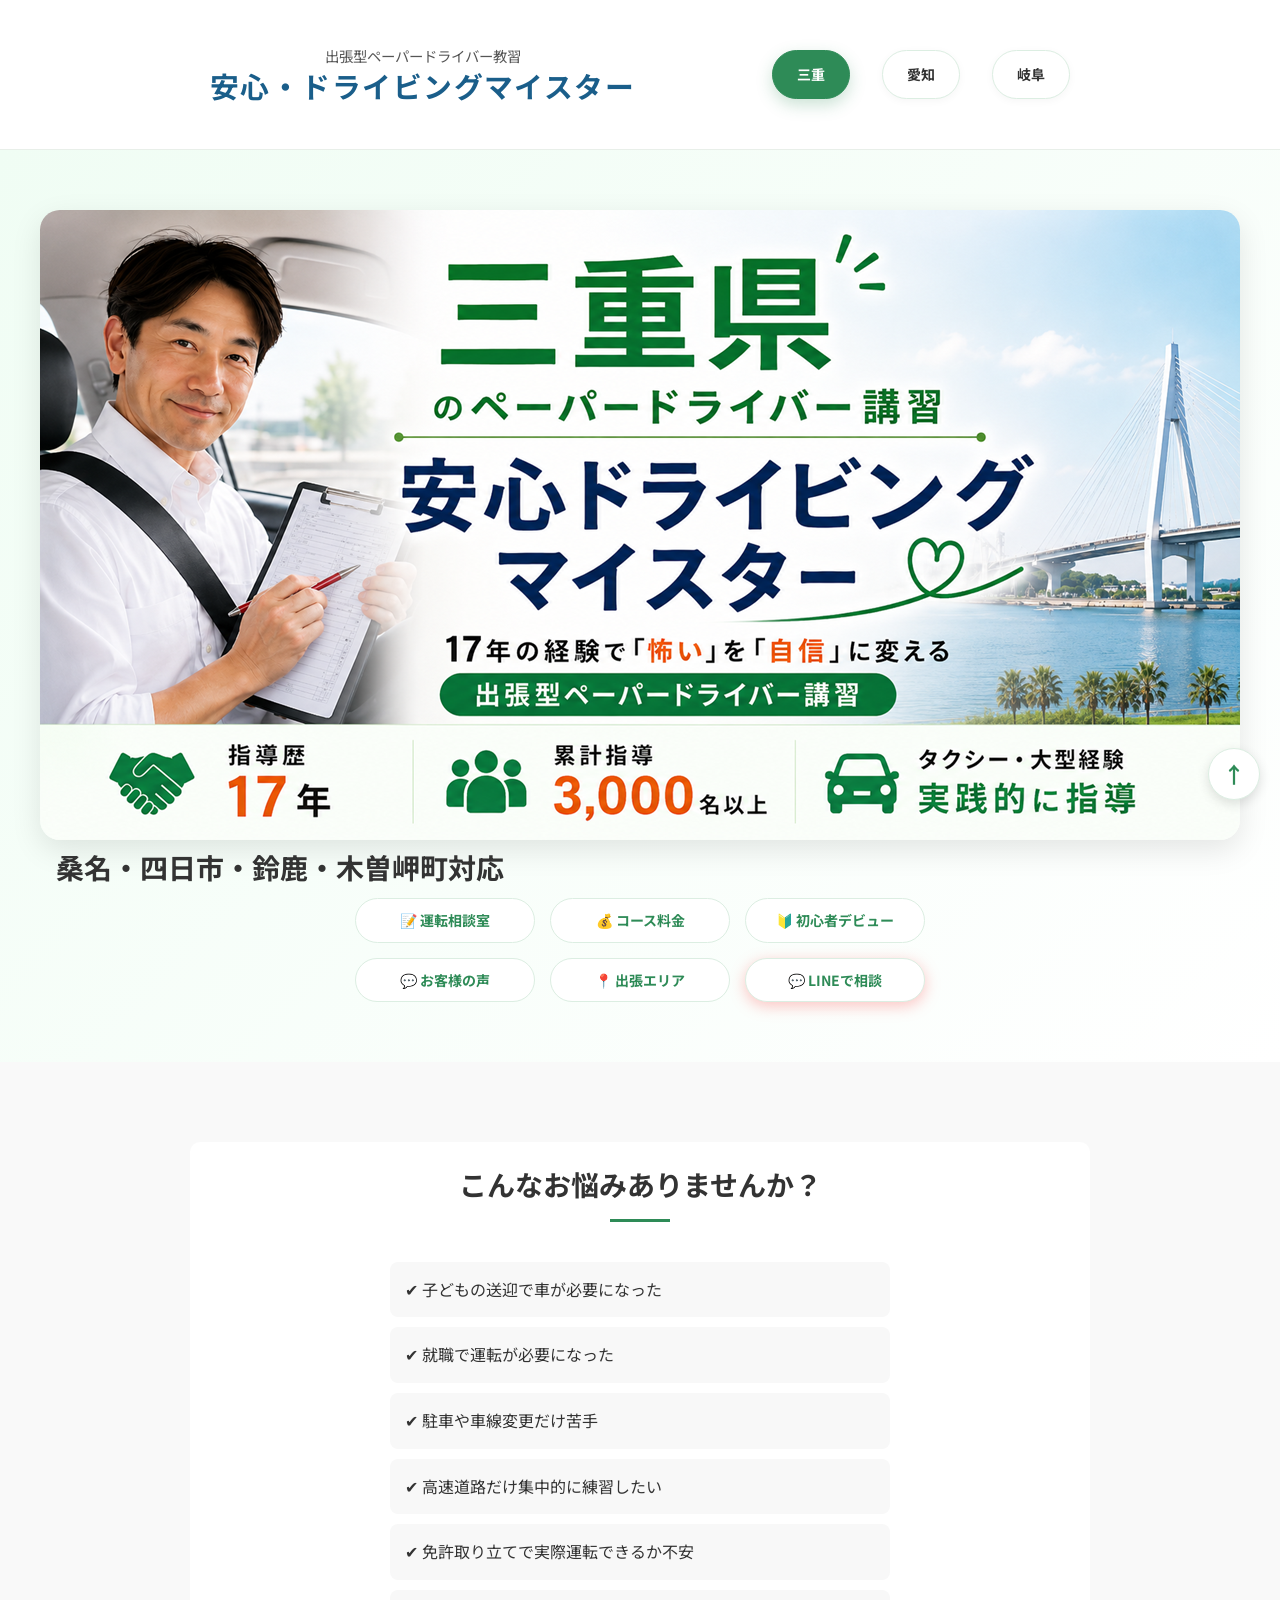
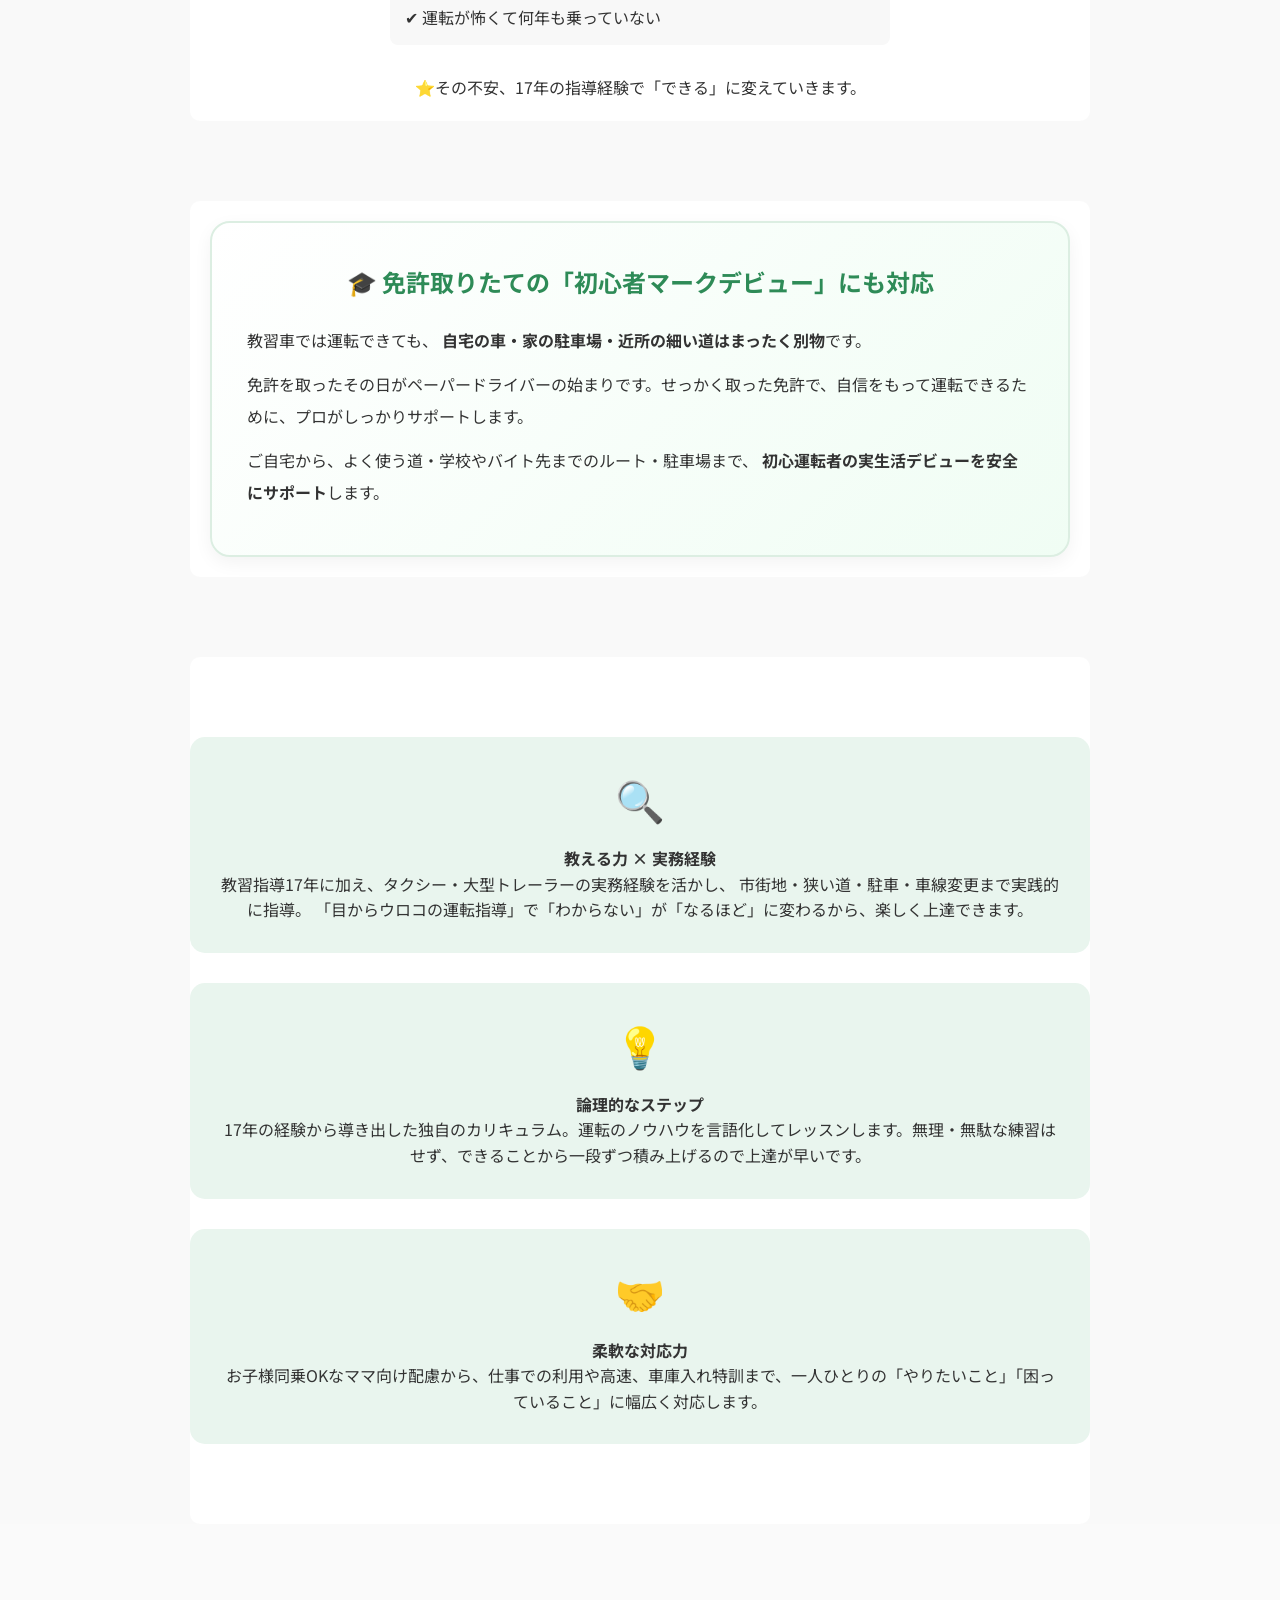
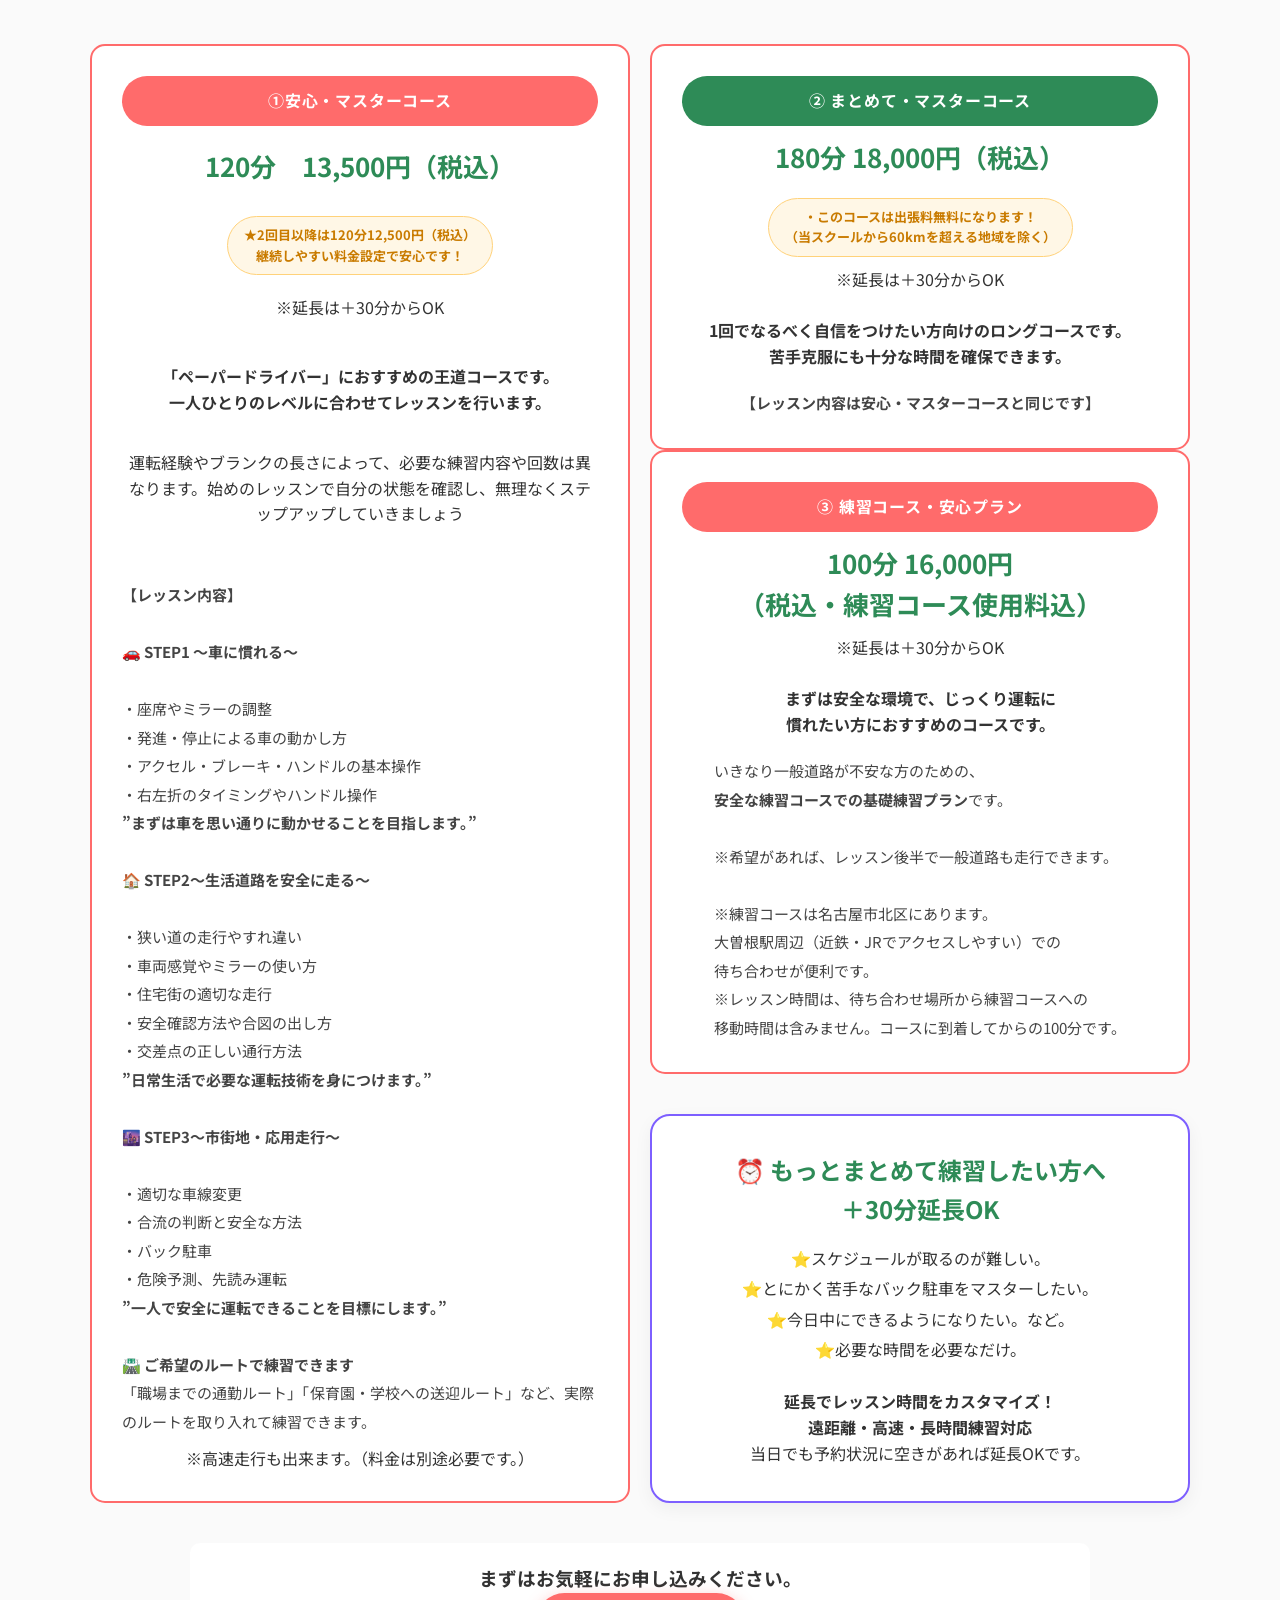
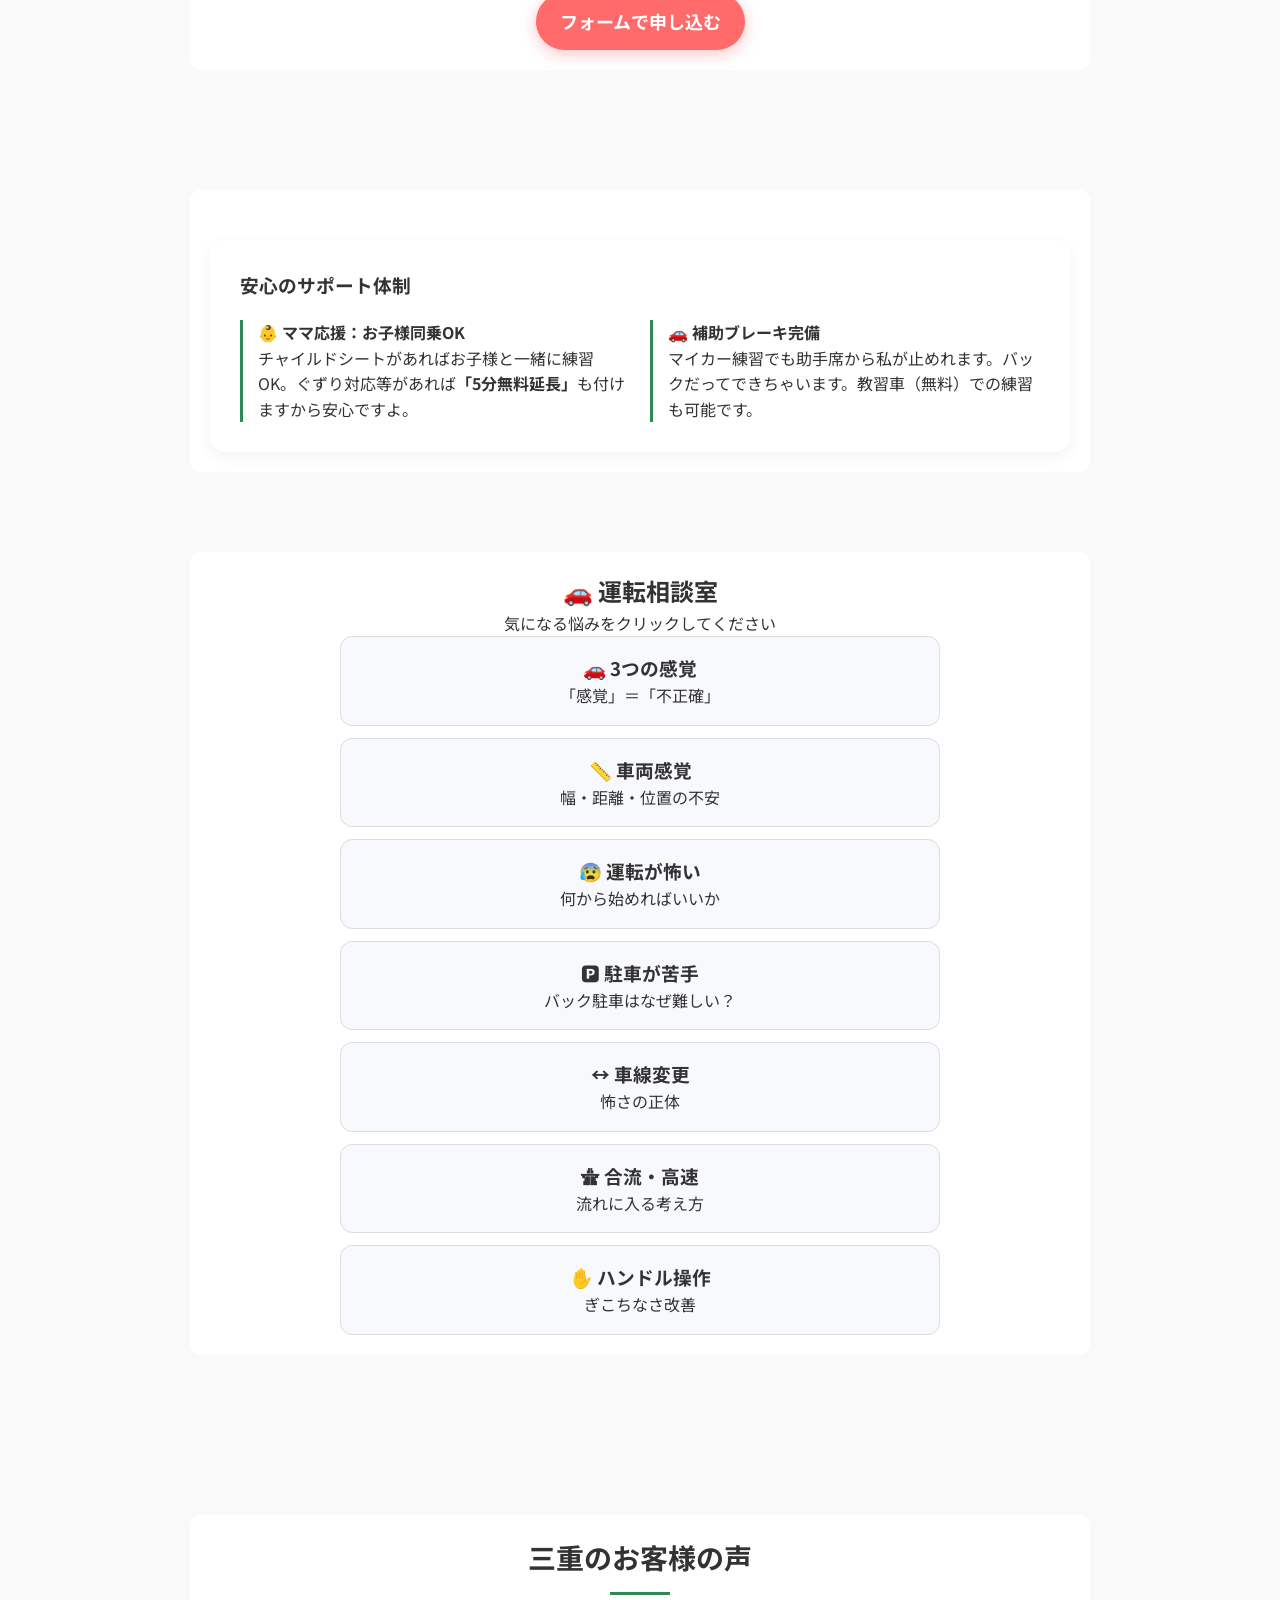
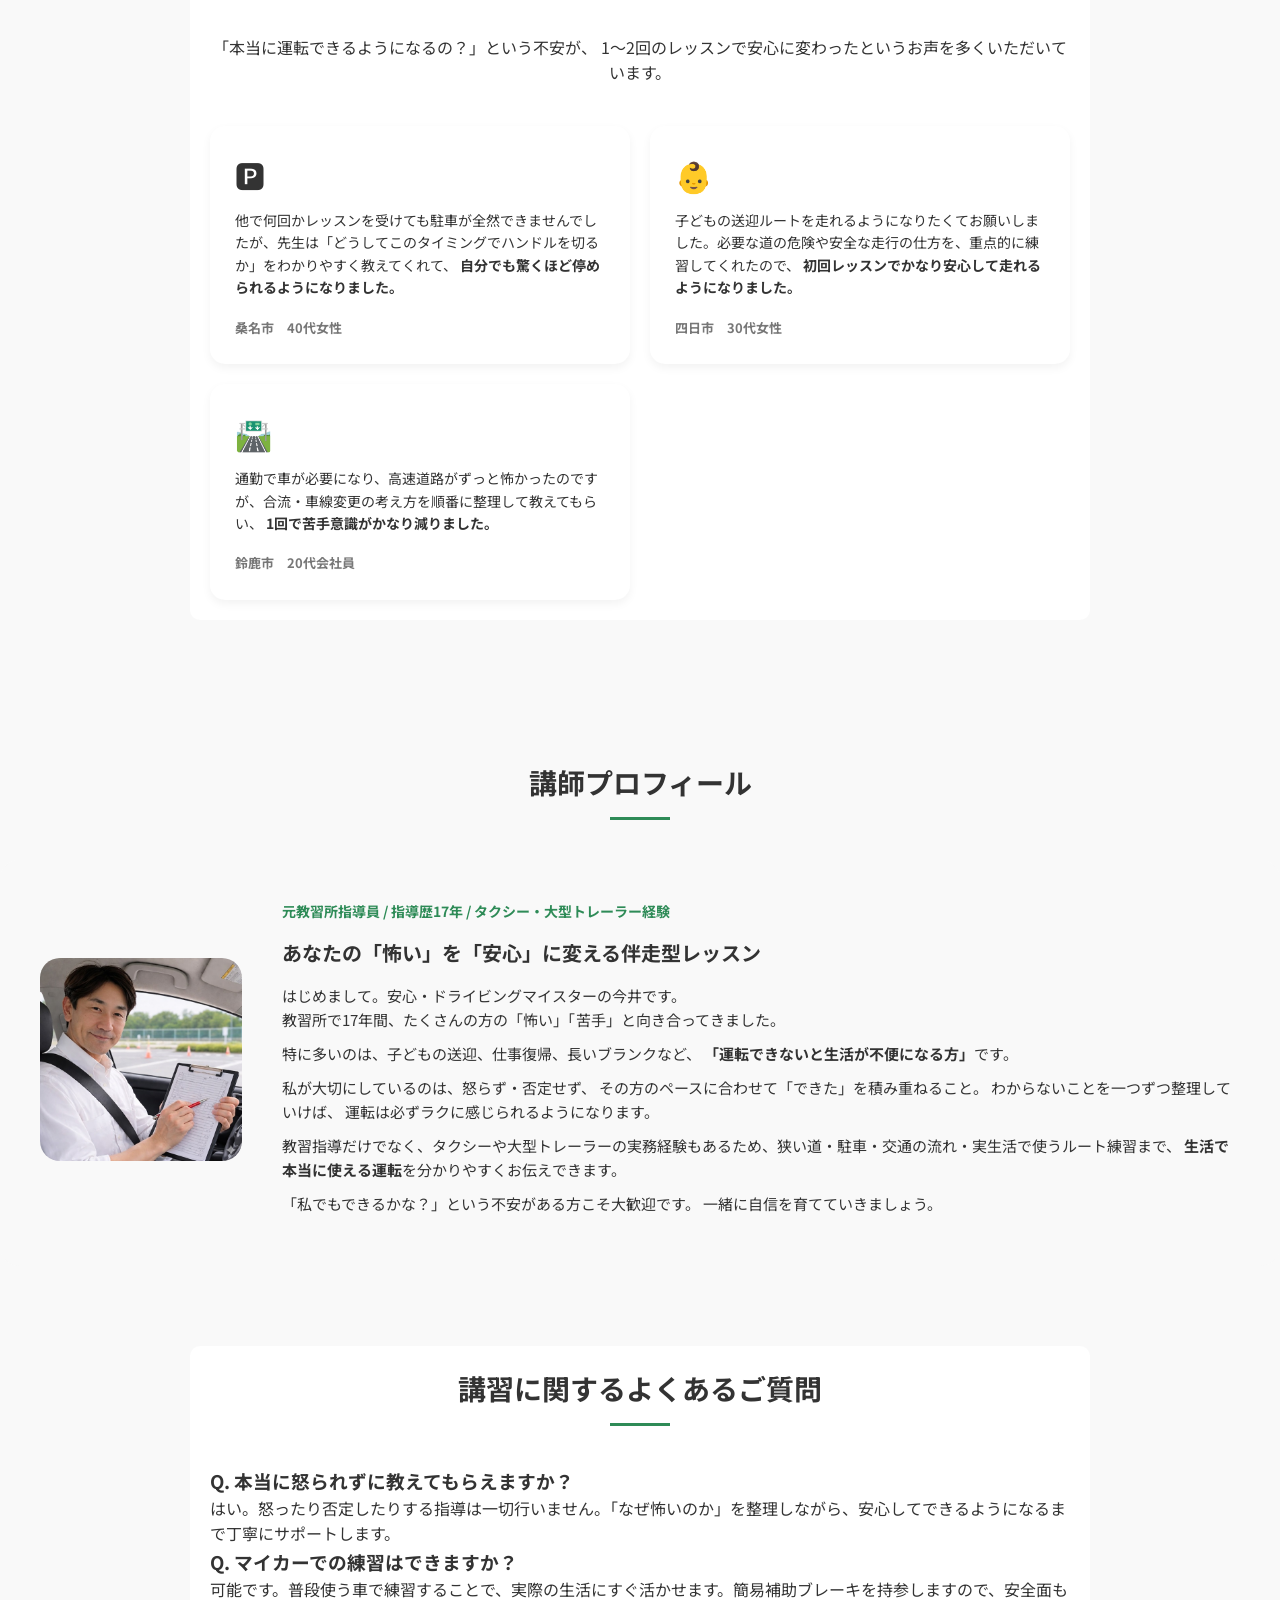
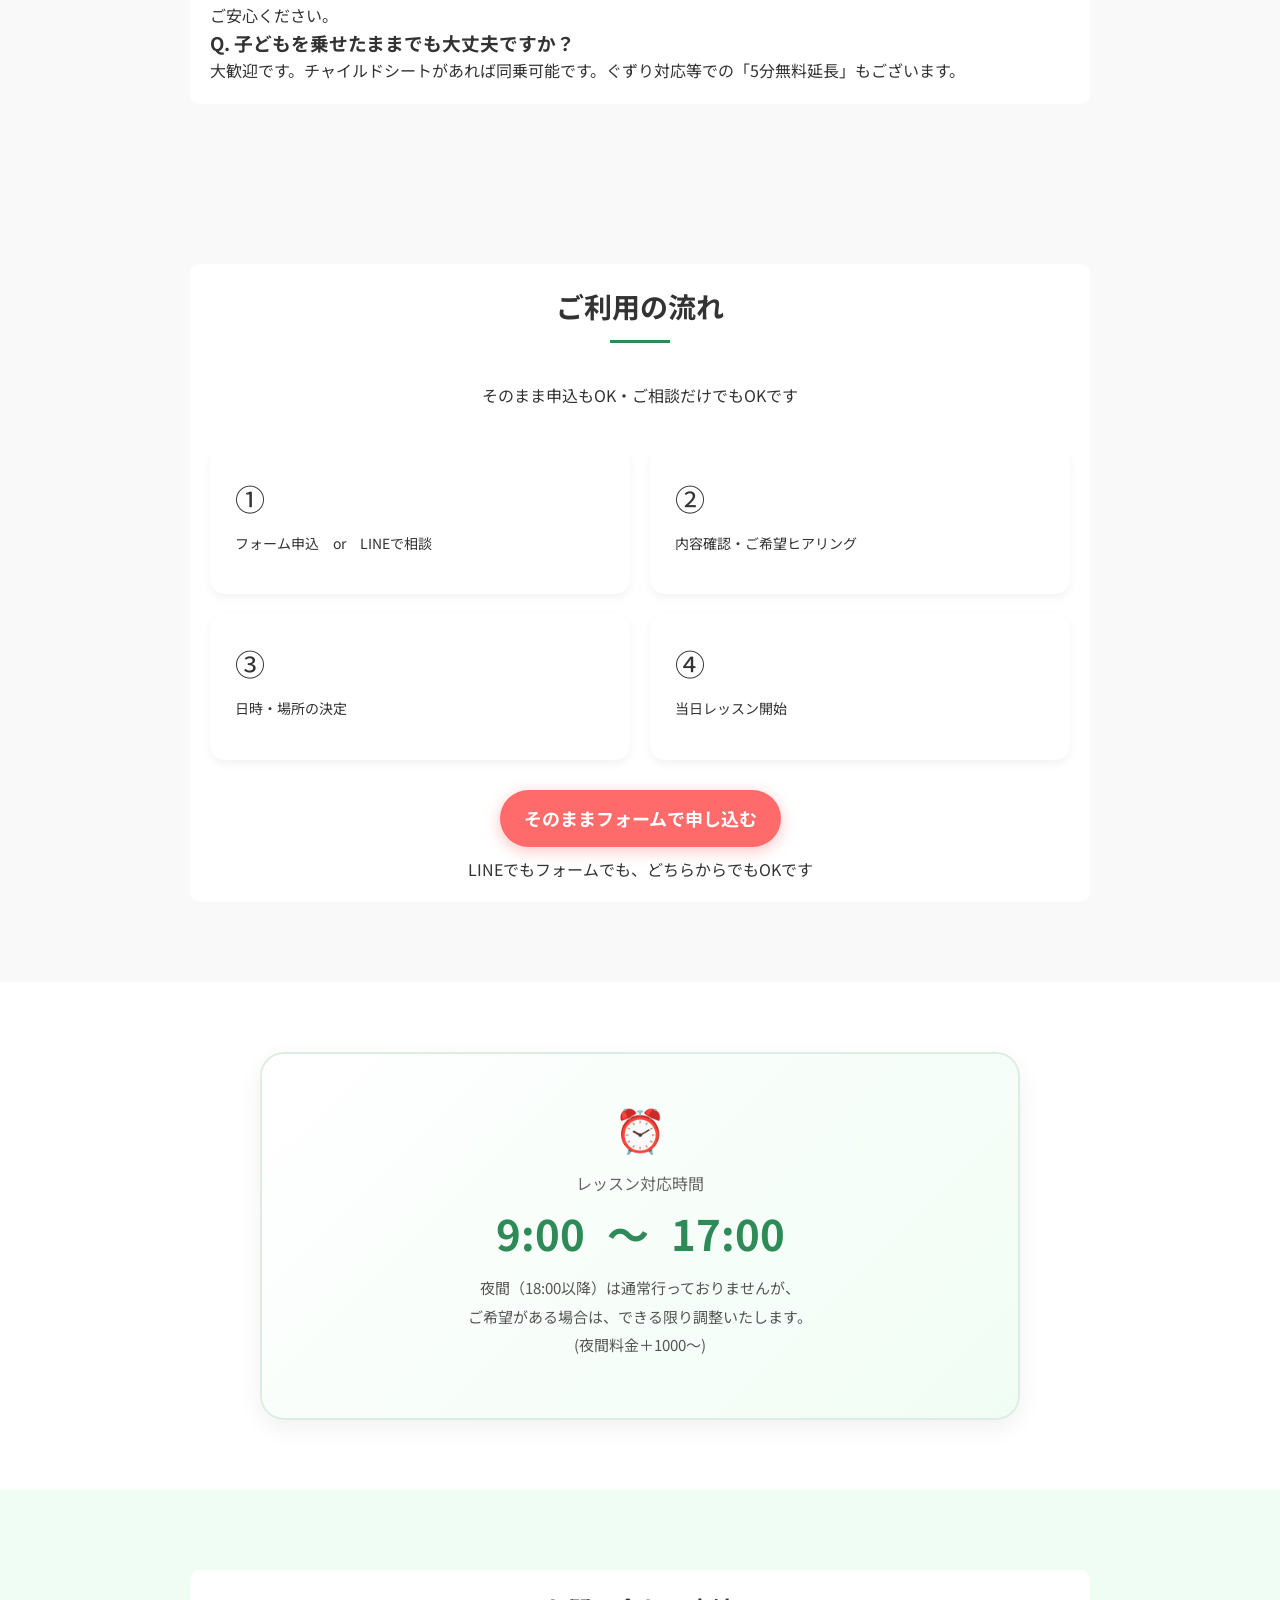
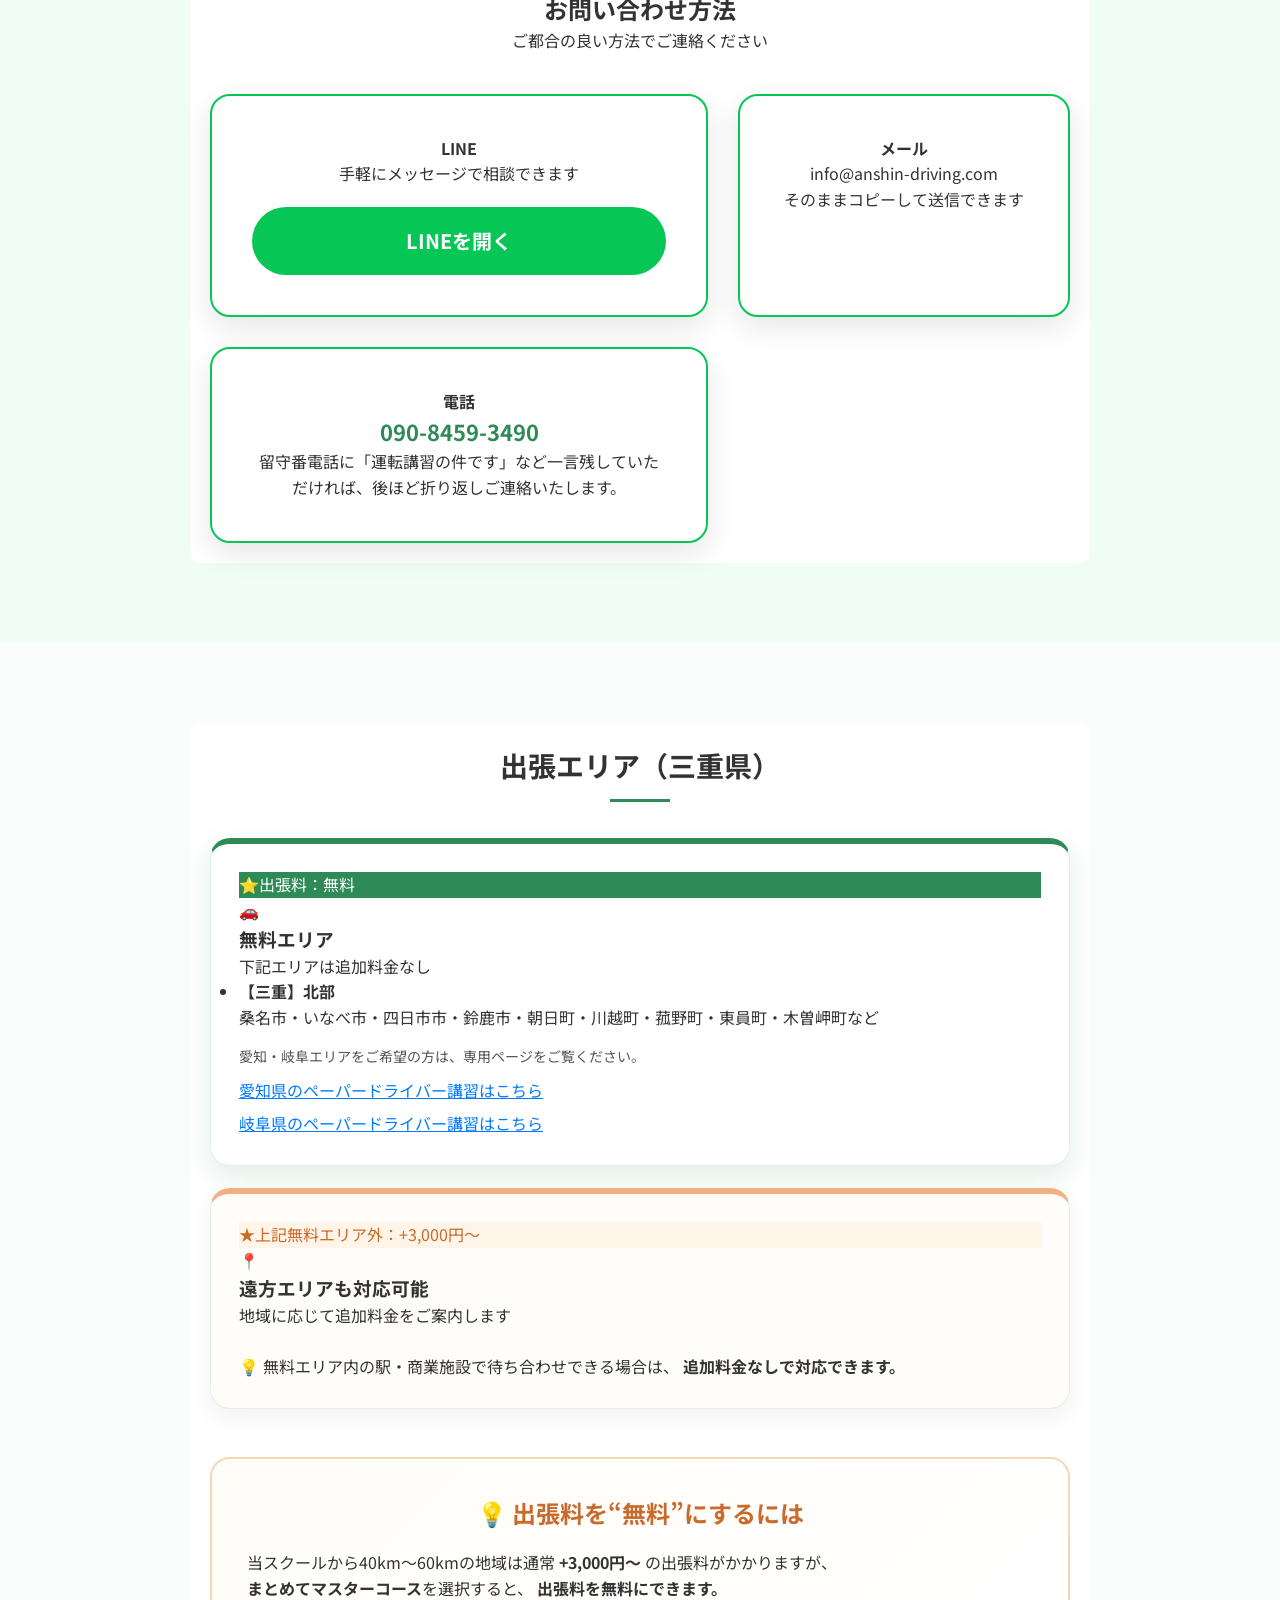
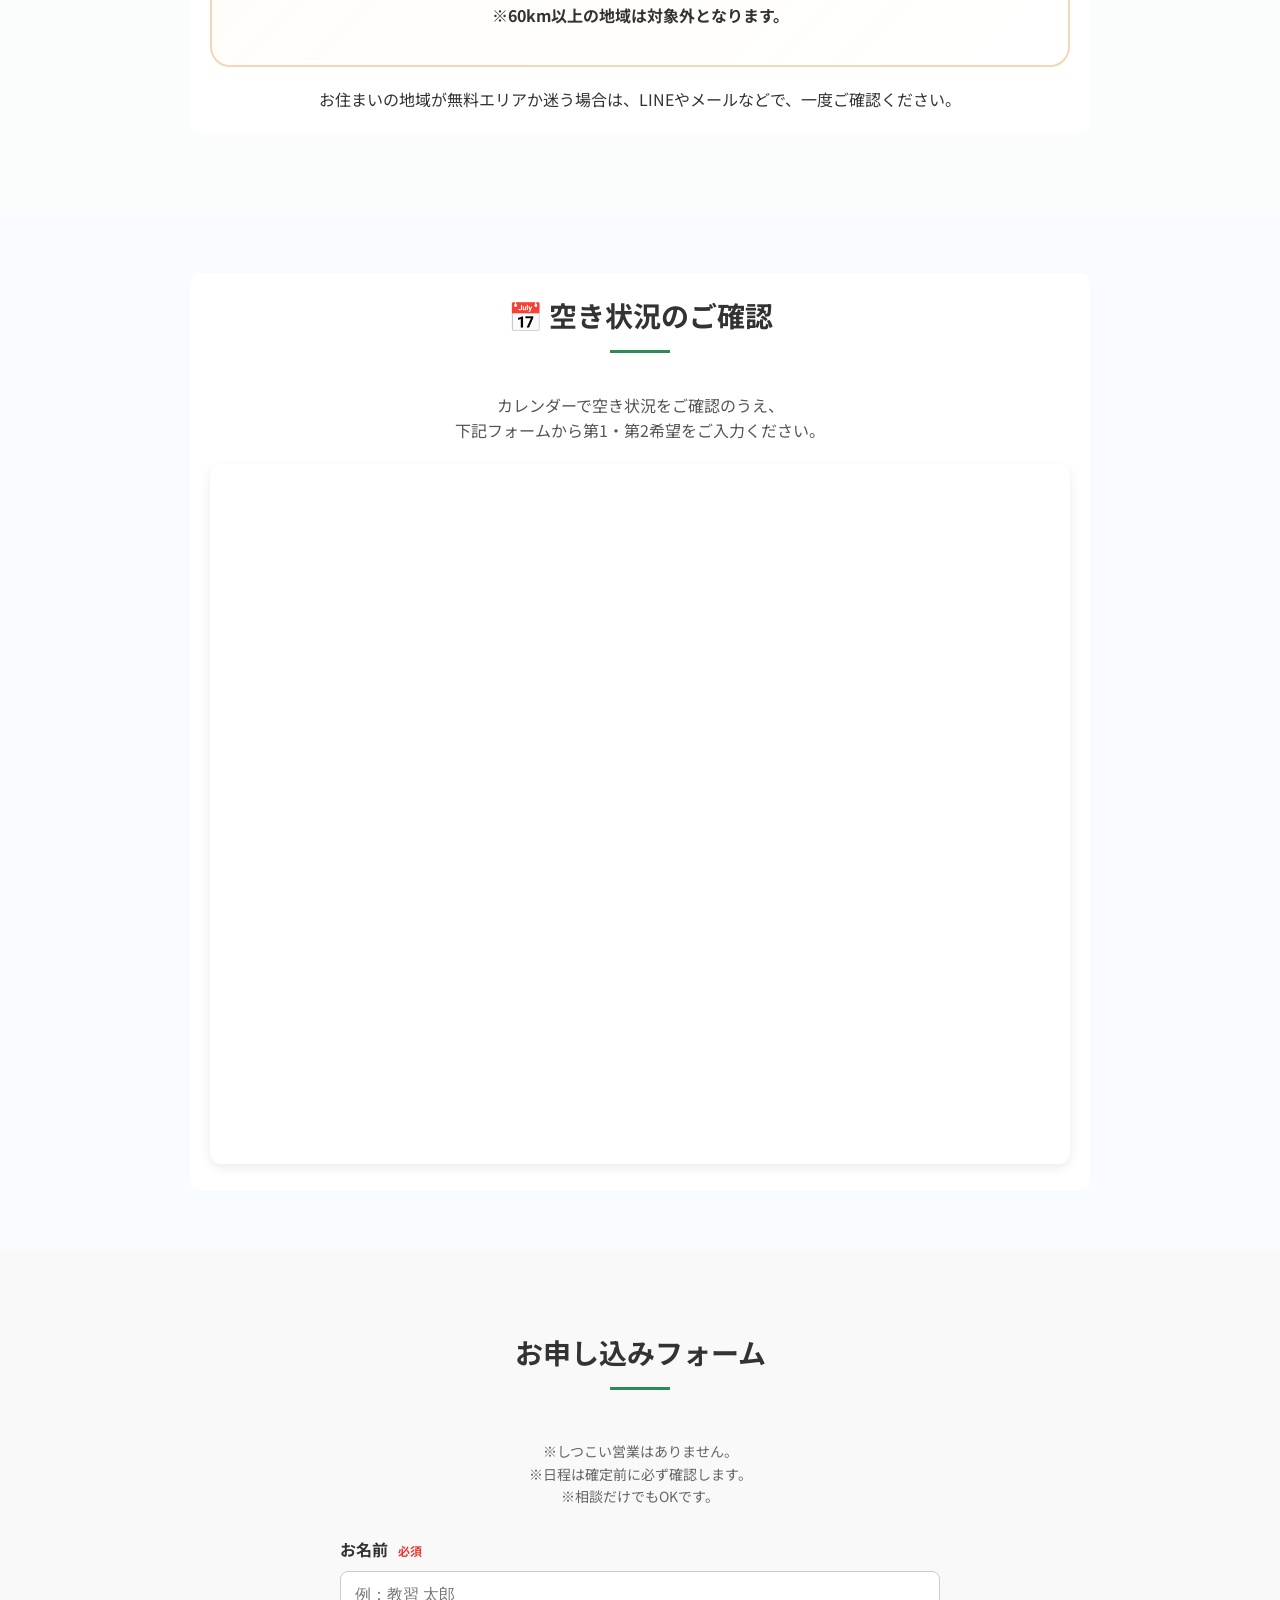
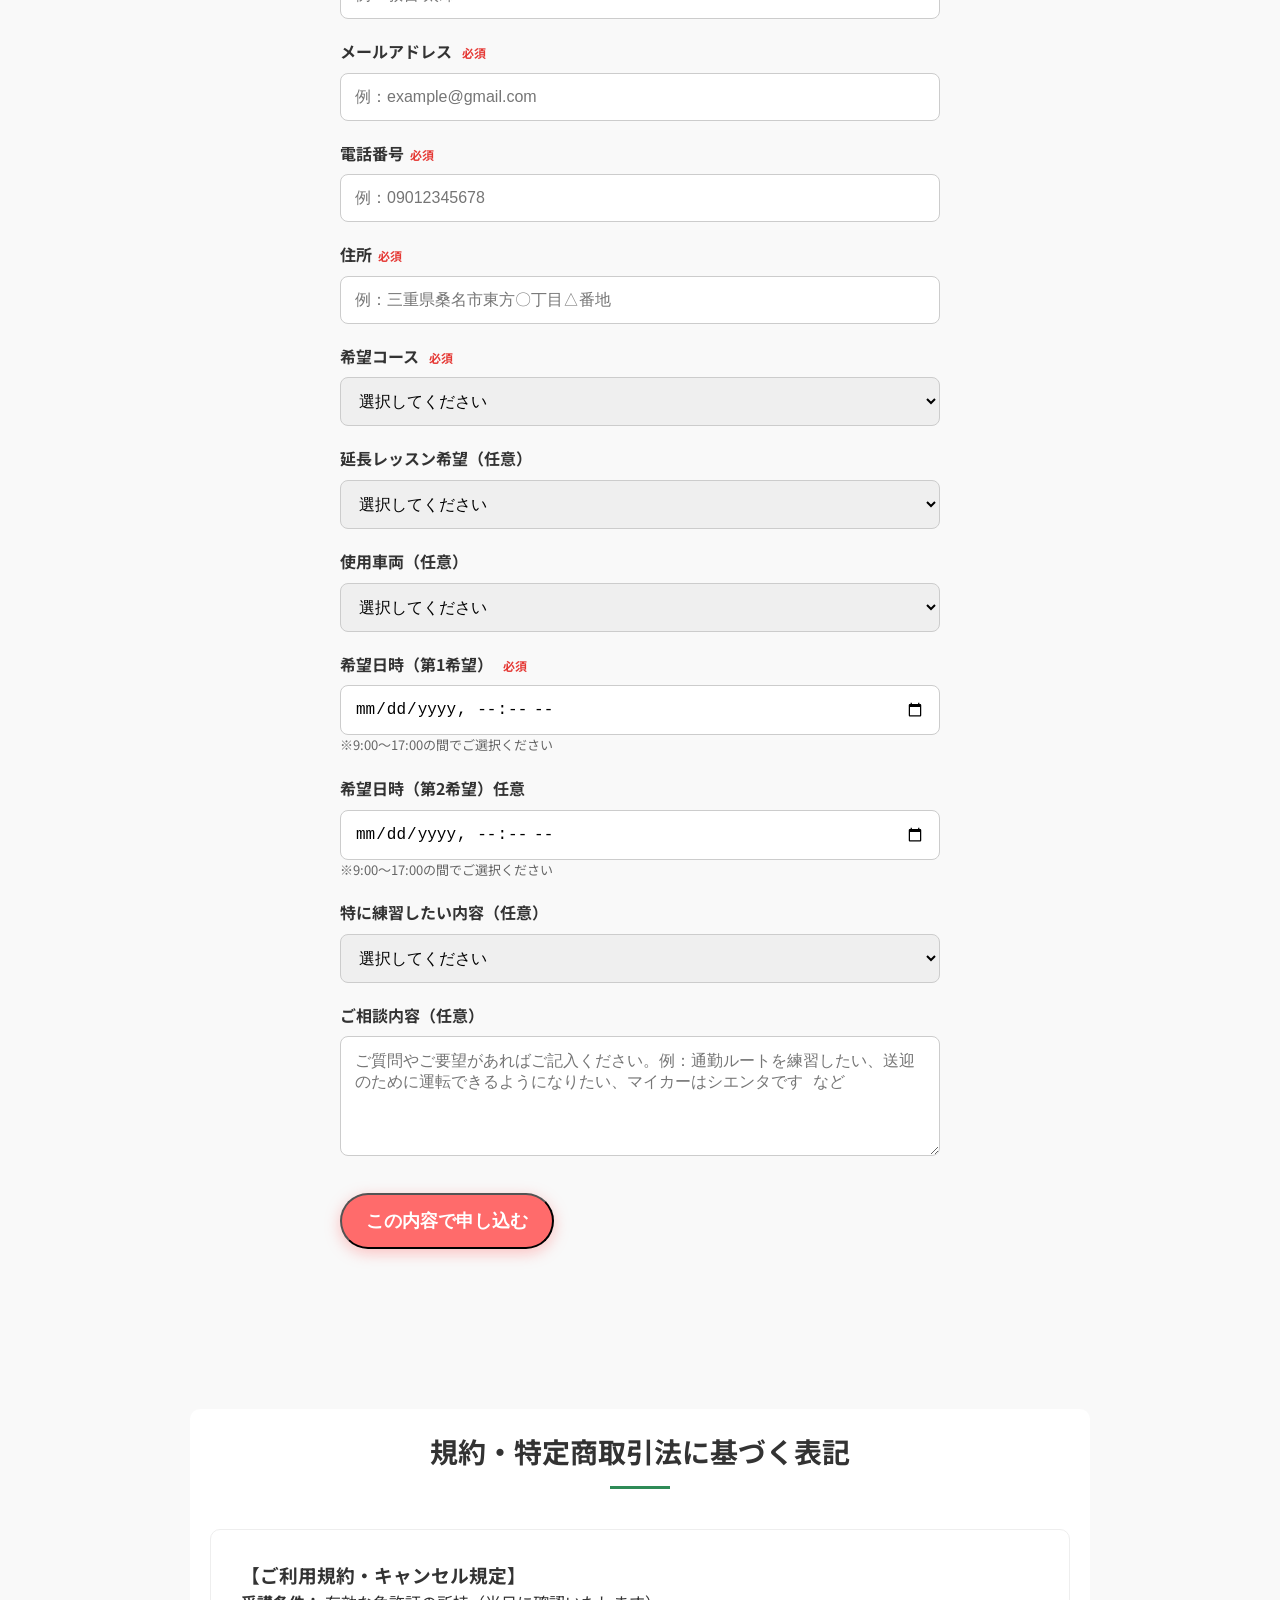
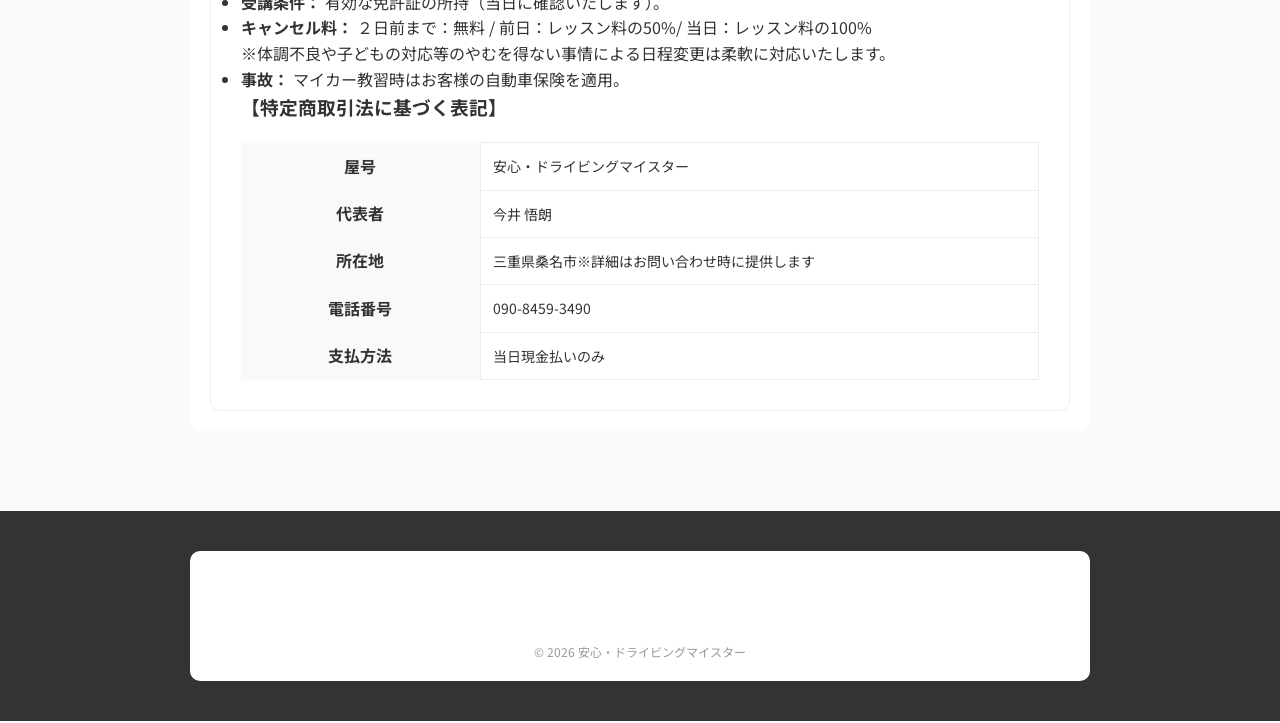
==== commit f8bdf2e0: "Add files via upload" ====
--- a/index.html
+++ b/index.html
@@ -474,7 +474,7 @@
                 <a href="#form" class="btn hero-btn-main">
                     そのままフォームで申し込む
                 </a>
-            
+
                 <p style="margin-top:10px;">
                     LINEでもフォームでも、どちらからでもOKです
                 </p>
@@ -536,6 +536,73 @@
                         留守番電話に「運転講習の件です」など一言残していただければ、後ほど折り返しご連絡いたします。</p>
                 </div>
             </div>
+        </div>
+    </section>
+
+    <!-- 出張エリア -->
+    <section class="section area-section" id="area">
+        <div class="container">
+            <h2 class="section-title center">出張エリア（三重県）</h2>
+            <div class="area-flex-container">
+                <div class="area-card free-card">
+                    <div class="area-status">⭐出張料：無料</div>
+
+                    <div class="area-header">
+                        <span class="icon">🚗</span>
+                        <h3>無料エリア</h3>
+                        <p class="distance-limit">下記エリアは追加料金なし</p>
+                    </div>
+
+                    <ul class="city-details full-list">
+                        <li><strong><span>【三重】北部</span></strong><br>
+                            桑名市・いなべ市・四日市市・鈴鹿市・朝日町・川越町・菰野町・東員町・木曽岬町など
+                        </li>
+                    </ul>
+
+                    <p style="margin-top:15px; font-size:14px; color:#555;">
+                        愛知・岐阜エリアをご希望の方は、専用ページをご覧ください。
+                    </p>
+
+                    <div style="display:flex; flex-direction:column; gap:8px; margin-top:10px;">
+
+                        <a href="aichi.html" style="color:#007BFF; text-decoration:underline;">愛知県のペーパードライバー講習はこちら</a>
+                        <a href="gifu.html" style="color:#007BFF; text-decoration:underline;">岐阜県のペーパードライバー講習はこちら</a>
+
+                    </div>
+                </div>
+
+                <div class="area-card paid-card">
+                    <div class="area-status paid-status">★上記無料エリア外：+3,000円〜</div>
+
+                    <div class="area-header">
+                        <span class="icon">📍</span>
+                        <h3>遠方エリアも対応可能</h3>
+                        <p class="distance-limit">地域に応じて追加料金をご案内します</p>
+                    </div><br>
+
+                    <div class="area-tips">
+                        <p class="check-text">💡 無料エリア内の駅・商業施設で待ち合わせできる場合は、
+                            <strong>追加料金なしで対応できます。</strong>
+                        </p>
+                    </div>
+                </div>
+
+                <div class="travel-hack-box">
+                    <h3 class="travel-hack-title">💡 出張料を“無料”にするには</h3>
+                    <p>
+                        当スクールから40km～60kmの地域は通常 <strong>+3,000円〜</strong> の出張料がかかりますが、<br>
+                        <strong>まとめてマスターコース</strong>を選択すると、
+                        <strong>出張料を無料にできます。</strong>
+                    </p>
+                    <p class="travel-bottom">
+                        <strong>※60km以上の地域は対象外となります。</strong>
+                    </p>
+                </div>
+            </div>
+
+            <p class="center" style="margin-top:20px;">
+                お住まいの地域が無料エリアか迷う場合は、LINEやメールなどで、一度ご確認ください。
+            </p>
         </div>
     </section>
     <!-- カレンダー -->
@@ -636,72 +703,6 @@
                 この内容で申し込む
             </button>
         </form>
-    </section>
-    <!-- 出張エリア -->
-    <section class="section area-section" id="area">
-        <div class="container">
-            <h2 class="section-title center">出張エリア（三重県）</h2>
-            <div class="area-flex-container">
-                <div class="area-card free-card">
-                    <div class="area-status">⭐出張料：無料</div>
-
-                    <div class="area-header">
-                        <span class="icon">🚗</span>
-                        <h3>無料エリア</h3>
-                        <p class="distance-limit">下記エリアは追加料金なし</p>
-                    </div>
-
-                    <ul class="city-details full-list">
-                        <li><strong><span>【三重】北部</span></strong><br>
-                            桑名市・いなべ市・四日市市・鈴鹿市・朝日町・川越町・菰野町・東員町・木曽岬町など
-                        </li>
-                    </ul>
-
-                    <p style="margin-top:15px; font-size:14px; color:#555;">
-                        愛知・岐阜エリアをご希望の方は、専用ページをご覧ください。
-                    </p>
-
-                    <div style="display:flex; flex-direction:column; gap:8px; margin-top:10px;">
-
-                        <a href="aichi.html" style="color:#007BFF; text-decoration:underline;">愛知県のペーパードライバー講習はこちら</a>
-                        <a href="gifu.html" style="color:#007BFF; text-decoration:underline;">岐阜県のペーパードライバー講習はこちら</a>
-
-                    </div>
-                </div>
-
-                <div class="area-card paid-card">
-                    <div class="area-status paid-status">★上記無料エリア外：+3,000円〜</div>
-
-                    <div class="area-header">
-                        <span class="icon">📍</span>
-                        <h3>遠方エリアも対応可能</h3>
-                        <p class="distance-limit">地域に応じて追加料金をご案内します</p>
-                    </div><br>
-
-                    <div class="area-tips">
-                        <p class="check-text">💡 無料エリア内の駅・商業施設で待ち合わせできる場合は、
-                            <strong>追加料金なしで対応できます。</strong>
-                        </p>
-                    </div>
-                </div>
-
-                <div class="travel-hack-box">
-                    <h3 class="travel-hack-title">💡 出張料を“無料”にするには</h3>
-                    <p>
-                        当スクールから40km～60kmの地域は通常 <strong>+3,000円〜</strong> の出張料がかかりますが、<br>
-                        <strong>まとめてマスターコース</strong>を選択すると、
-                        <strong>出張料を無料にできます。</strong>
-                    </p>
-                    <p class="travel-bottom">
-                        <strong>※60km以上の地域は対象外となります。</strong>
-                    </p>
-                </div>
-            </div>
-
-            <p class="center" style="margin-top:20px;">
-                お住まいの地域が無料エリアか迷う場合は、LINEやメールなどで、一度ご確認ください。
-            </p>
-        </div>
     </section>
     <!-- 規約 -->
     <section class="section policy-section" id="policy">
--- a/style.css
+++ b/style.css
@@ -970,8 +970,18 @@
     font-size: 16px;
 }
 /* #endregion=====初心者向け===== */
-
-
+/* #region=====運転相談室===== */
+.hero-btn-main {
+    display: inline-flex;
+    justify-content: center;
+    align-items: center;
+
+    padding: 14px 24px;
+    width: auto;
+
+    text-align: center;
+}
+/* #endregion=====運転相談室===== */
 
 /* #region=====講師メッセージ===== */
 .meister-text {
